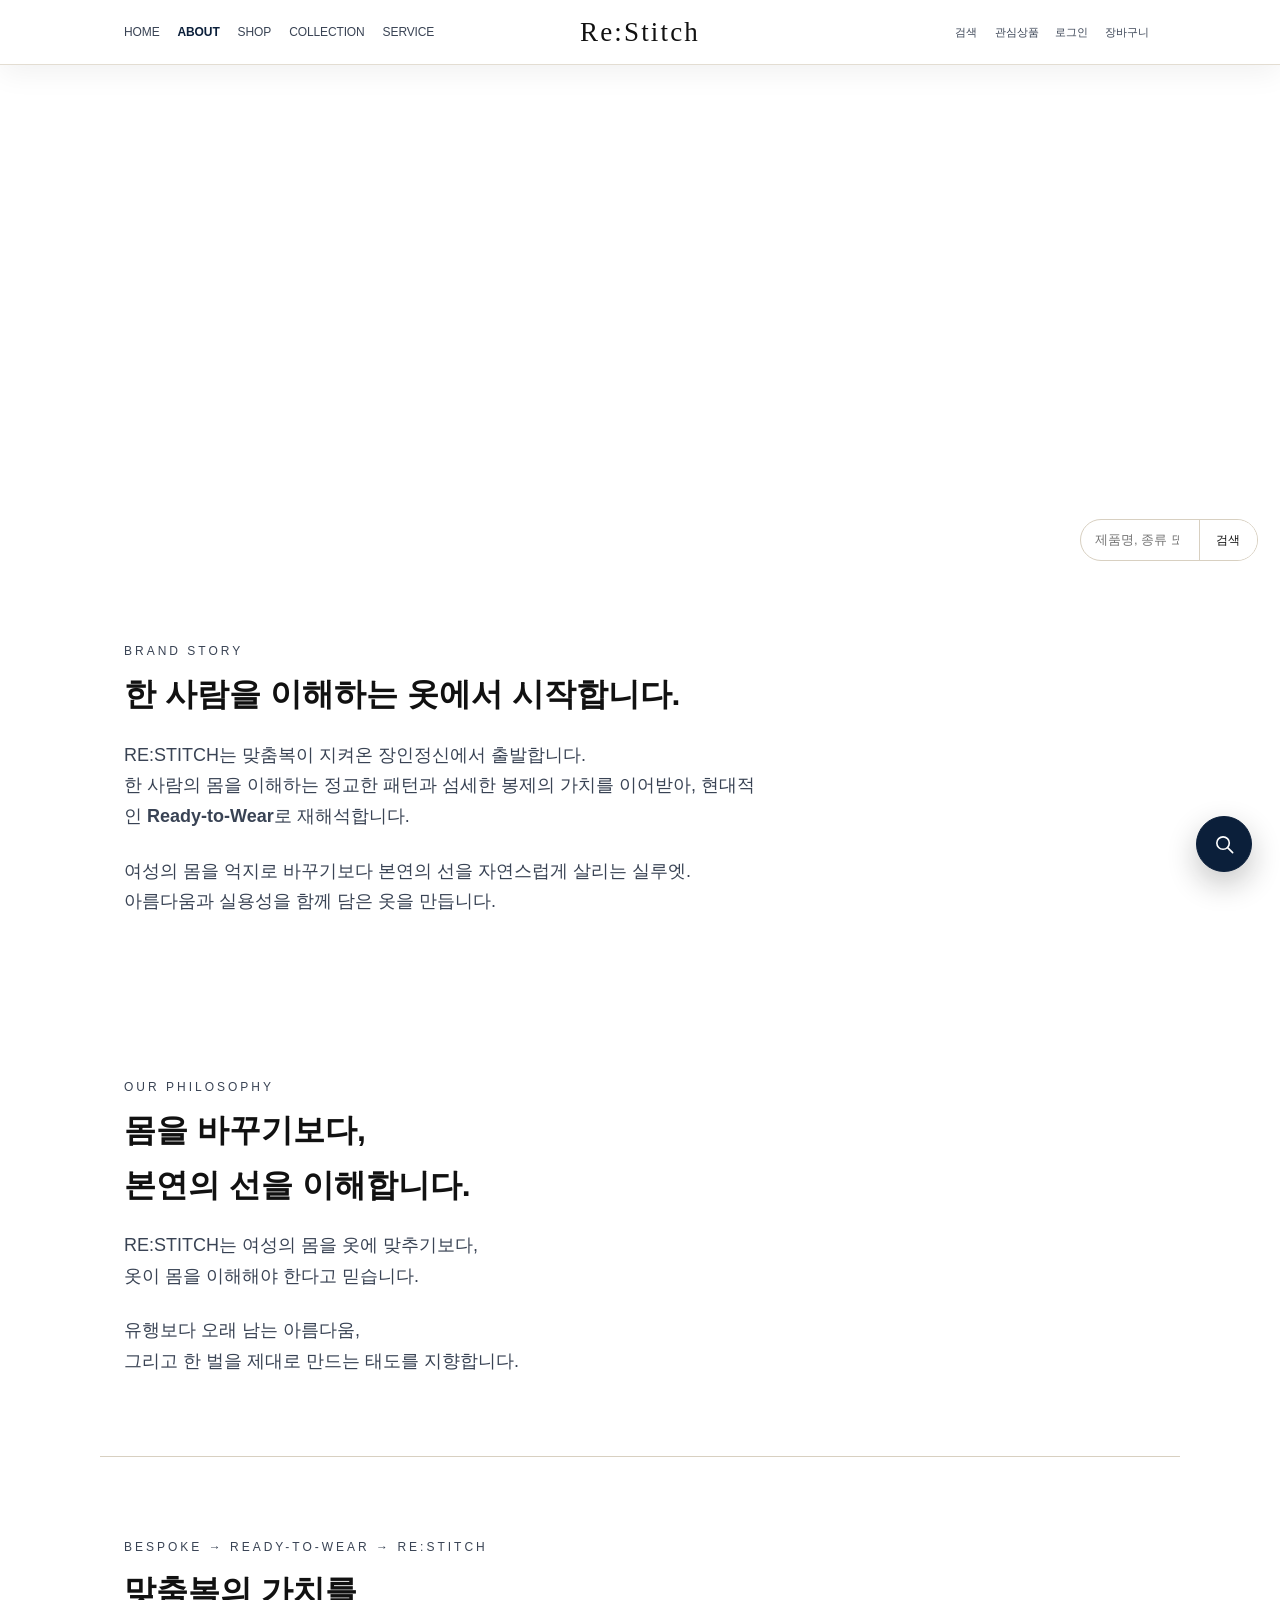
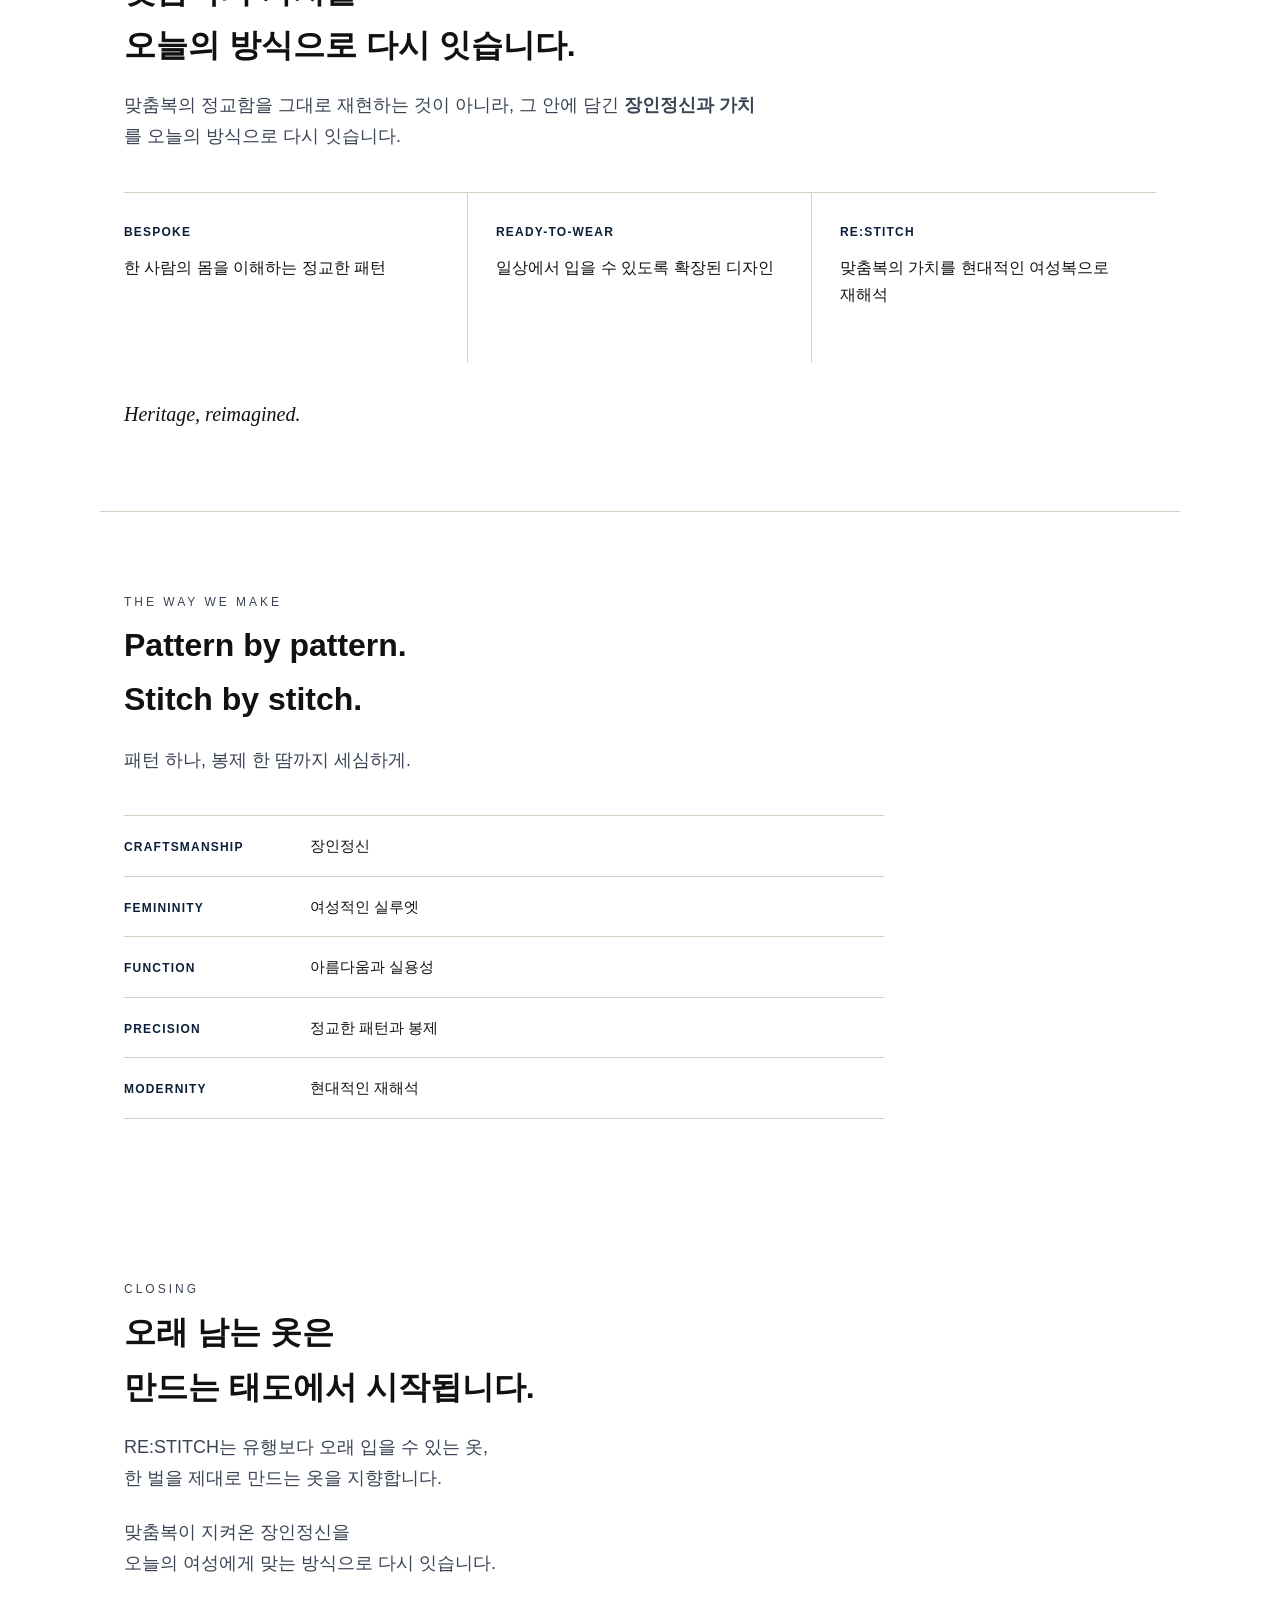
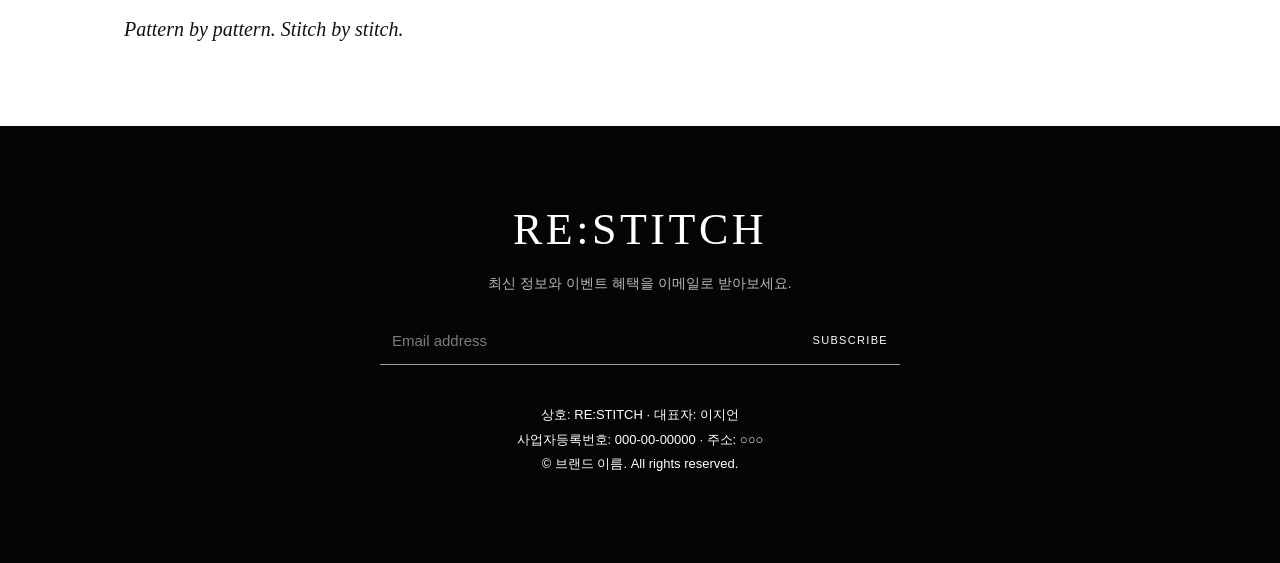
==== about.html @ f50aee4a "[메이] 소개 페이지 메뉴 링크 정리" ====
<!DOCTYPE html>
<html lang="ko">
<head>
  <meta charset="UTF-8" />
  <meta name="viewport" content="width=device-width, initial-scale=1.0" />
  <title>브랜드 소개 — 브랜드 이름</title>
  <meta name="description" content="브랜드 스토리와 철학을 소개합니다." />
  <link rel="stylesheet" href="style.css" />
</head>
<body>

  <header class="nav">
    <a href="index.html" class="nav-showcase" aria-label="RE:STITCH 홈">
      <span class="nav-brand" aria-hidden="true">RE:STITCH</span>
    </a>
    <div class="nav-inner">
      <a href="index.html" class="logo" aria-label="RE:STITCH 홈">Re:Stitch</a>
      <button class="nav-toggle" type="button" aria-label="메뉴 열기" aria-controls="site-menu" aria-expanded="false">☰</button>
      <nav class="nav-menu" id="site-menu">
        <a href="index.html">HOME</a>
        <a href="about.html" class="active">ABOUT</a>
        <a href="products.html">SHOP</a>
        <a href="portfolio.html">COLLECTION</a>
        <a href="contact.html">SERVICE</a>
      </nav>
      <div class="nav-actions" aria-label="빠른 메뉴">
        <button type="button" data-quick-action="search" aria-label="검색" title="검색"><svg aria-hidden="true" viewBox="0 0 24 24"><circle cx="10.5" cy="10.5" r="6.5"/><path d="m15.5 15.5 5 5"/></svg><span>검색</span></button>
        <button type="button" data-quick-action="wishlist" aria-label="관심상품" title="관심상품"><svg aria-hidden="true" viewBox="0 0 24 24"><path d="M20.8 5.8a5.5 5.5 0 0 0-7.8 0L12 6.9l-1.1-1.1a5.5 5.5 0 0 0-7.8 7.8L12 22l8.8-8.4a5.5 5.5 0 0 0 0-7.8Z"/></svg><span>관심상품</span></button>
        <button type="button" data-quick-action="login" aria-label="로그인" title="로그인"><svg aria-hidden="true" viewBox="0 0 24 24"><circle cx="12" cy="8" r="4"/><path d="M4.5 21a7.5 7.5 0 0 1 15 0"/></svg><span>로그인</span></button>
        <button type="button" data-quick-action="cart" aria-label="장바구니" title="장바구니"><svg aria-hidden="true" viewBox="0 0 24 24"><path d="M5 8h14l-1 13H6L5 8Z"/><path d="M9 9V6a3 3 0 0 1 6 0v3"/></svg><span>장바구니</span></button>
      </div>
    </div>
  </header>

  <!-- [작성서 02: 브랜드 스토리] -->
  <section class="page-head brand-banner">
    <p class="eyebrow">BRAND STORY</p>
    <h1 class="about-page-title">한 사람을 이해하는 옷에서 시작합니다.</h1>
    <p class="brand-tagline">RE:STITCH · Heritage, reimagined.</p>
  </section>

  <main>
    <section class="section about-story-section">
      <p class="eyebrow">BRAND STORY</p>
      <h2>한 사람을 이해하는 옷에서 시작합니다.</h2>
      <p class="lead">RE:STITCH는 맞춤복이 지켜온 장인정신에서 출발합니다.<br />한 사람의 몸을 이해하는 정교한 패턴과 섬세한 봉제의 가치를 이어받아, 현대적인 <strong>Ready-to-Wear</strong>로 재해석합니다.</p>
      <p class="lead about-copy-gap">여성의 몸을 억지로 바꾸기보다 본연의 선을 자연스럽게 살리는 실루엣.<br />아름다움과 실용성을 함께 담은 옷을 만듭니다.</p>
    </section>

    <section class="section about-philosophy-section">
      <p class="eyebrow">OUR PHILOSOPHY</p>
      <h2>몸을 바꾸기보다,<br />본연의 선을 이해합니다.</h2>
      <p class="lead">RE:STITCH는 여성의 몸을 옷에 맞추기보다,<br />옷이 몸을 이해해야 한다고 믿습니다.</p>
      <p class="lead about-copy-gap">유행보다 오래 남는 아름다움,<br />그리고 한 벌을 제대로 만드는 태도를 지향합니다.</p>
    </section>

    <section class="section about-lineage-section">
      <p class="eyebrow">BESPOKE → READY-TO-WEAR → RE:STITCH</p>
      <h2>맞춤복의 가치를<br />오늘의 방식으로 다시 잇습니다.</h2>
      <p class="lead">맞춤복의 정교함을 그대로 재현하는 것이 아니라, 그 안에 담긴 <strong>장인정신과 가치</strong>를 오늘의 방식으로 다시 잇습니다.</p>
      <div class="lineage-grid">
        <article><span>BESPOKE</span><p>한 사람의 몸을 이해하는 정교한 패턴</p></article>
        <article><span>READY-TO-WEAR</span><p>일상에서 입을 수 있도록 확장된 디자인</p></article>
        <article><span>RE:STITCH</span><p>맞춤복의 가치를 현대적인 여성복으로 재해석</p></article>
      </div>
      <p class="lineage-signature">Heritage, reimagined.</p>
    </section>

    <section class="section about-making-section">
      <p class="eyebrow">THE WAY WE MAKE</p>
      <h2>Pattern by pattern.<br />Stitch by stitch.</h2>
      <p class="lead">패턴 하나, 봉제 한 땀까지 세심하게.</p>
      <div class="making-list">
        <p><strong>CRAFTSMANSHIP</strong><span>장인정신</span></p>
        <p><strong>FEMININITY</strong><span>여성적인 실루엣</span></p>
        <p><strong>FUNCTION</strong><span>아름다움과 실용성</span></p>
        <p><strong>PRECISION</strong><span>정교한 패턴과 봉제</span></p>
        <p><strong>MODERNITY</strong><span>현대적인 재해석</span></p>
      </div>
    </section>

    <section class="section about-closing-section">
      <p class="eyebrow">CLOSING</p>
      <h2>오래 남는 옷은<br />만드는 태도에서 시작됩니다.</h2>
      <p class="lead">RE:STITCH는 유행보다 오래 입을 수 있는 옷,<br />한 벌을 제대로 만드는 옷을 지향합니다.</p>
      <p class="lead about-copy-gap">맞춤복이 지켜온 장인정신을<br />오늘의 여성에게 맞는 방식으로 다시 잇습니다.</p>
      <p class="closing-signature">Pattern by pattern. Stitch by stitch.</p>
    </section>
  </main>

  <footer class="footer">
    <p class="logo footer-brand">RE:STITCH</p>
    <p class="footer-newsletter-copy">최신 정보와 이벤트 혜택을 이메일로 받아보세요.</p>
    <form class="footer-newsletter" action="mailto:hello@brand.com" method="post" enctype="text/plain">
      <label>
        <span class="visually-hidden">이메일 주소</span>
        <input type="email" name="email" placeholder="Email address" autocomplete="email" required />
      </label>
      <button type="submit">SUBSCRIBE</button>
    </form>
    <p class="biz">
      상호: RE:STITCH · 대표자: 이지언<br />
      사업자등록번호: 000-00-00000 · 주소: ○○○
    </p>
    <p>© 브랜드 이름. All rights reserved.</p>
  </footer>

  <script src="script.js"></script>
</body>
</html>
---- style.css ----
/* ==========================================================
   ★ 브랜드 디자인 토큰 — 여기 값만 바꾸면 사이트 전체 톤이 바뀝니다
   (예: RE:STITCH → --bg:#F7F4EE; --ink:#111; --accent:#0E5A5A;)
   ========================================================== */
:root {
  --bg: #ffffff;        /* 모든 공개 화면의 흰색 기본 배경 */
  --surface: #ffffff;   /* 카드·패널도 흰색 베이스로 통일 */
  --ink: #111111;       /* 기본 글자색 */
  --ink-soft: #394354;  /* 보조 글자색 */
  --accent: #0b1f3a;    /* 딥 네이비 버튼·포인트 */
  --teal: #087f7a;      /* 보조 강조색 */
  --brown: #704936;     /* 따뜻한 제목 포인트 */
  --line: #d8d0c1;      /* 테두리 선 */
  --pure-white: #ffffff;
  --pure-black: #050505;
  --banner-bg: #ffffff; /* 페이지 상단 배너도 흰색 베이스로 통일 */
  --banner-glow: #ffffff;
  --faq-accent: #b52d3f; /* FAQ 선택 항목 밑줄 */

  --font-main: -apple-system, "Apple SD Gothic Neo", "Noto Sans KR", sans-serif;
  --font-display: var(--font-main);  /* 제목용 폰트 (다르게 쓰고 싶으면 변경) */
  --font-script: "Kunstler Script", "Vladimir Script", "French Script MT", "Snell Roundhand", cursive;
  --font-elegant-ko: "Gungsuh", "궁서", "Nanum Myeongjo", "Noto Serif KR", serif;
  --font-editorial: Georgia, "Times New Roman", serif;
  --font-brand: "Bodoni MT", Didot, "Times New Roman", serif;

  --radius: 12px;
  --maxw: 1080px;
}

/* 브랜드 소개 페이지 전용 구성 */
.brand-banner { min-height: 300px; background: var(--ink); color: var(--bg); }
.brand-banner .eyebrow, .brand-banner .brand-tagline { color: color-mix(in srgb, var(--bg) 68%, transparent); }
.brand-banner .about-page-title { max-width: 900px; margin-top: 12px; color: var(--bg); font-size: clamp(34px, 9vw, 78px); line-height: 1.08; letter-spacing: -.06em; }
.brand-banner .brand-tagline { margin-top: 20px; font-family: var(--font-editorial); font-size: 16px; }
.about-copy-gap { margin-top: 24px; }
.about-philosophy-section { background: var(--surface); }
.about-lineage-section { border-block: 1px solid var(--line); }
.lineage-grid, .making-list { margin-top: 40px; border-top: 1px solid var(--line); }
.lineage-grid { display: grid; }
.lineage-grid article { padding: 22px 0 24px; border-bottom: 1px solid var(--line); }
.lineage-grid span, .making-list strong { color: var(--accent); font-size: 12px; font-weight: 700; letter-spacing: .1em; }
.lineage-grid p { margin-top: 10px; font-size: 16px; }
.lineage-signature, .closing-signature { margin-top: 34px; font-family: var(--font-editorial); font-size: 20px; font-style: italic; }
.making-list p { display: flex; flex-wrap: wrap; gap: 10px 16px; align-items: baseline; padding: 17px 0; border-bottom: 1px solid var(--line); }
.making-list strong { min-width: 170px; }
.making-list span { font-size: 15px; }
.about-closing-section { padding-bottom: 100px; }
@media (min-width: 720px) {
  .brand-banner { min-height: 430px; }
  .lineage-grid { grid-template-columns: repeat(3, minmax(0, 1fr)); }
  .lineage-grid article { min-height: 170px; padding: 24px 28px 24px 0; border-right: 1px solid var(--line); border-bottom: 0; }
  .lineage-grid article + article { padding-left: 28px; }
  .lineage-grid article:last-child { border-right: 0; }
  .making-list { max-width: 760px; }
}

/* ===== 기본값 (모바일 우선 — 기본이 휴대폰 화면) ===== */
* { margin: 0; padding: 0; box-sizing: border-box; }
html { scroll-behavior: smooth; -webkit-text-size-adjust: 100%; }
body { font-family: var(--font-main); color: var(--ink); background: var(--bg); line-height: 1.7; }
img { max-width: 100%; display: block; }
a { color: inherit; }

/* 우측 상단 액션의 호버 원형 배경과 테두리 효과 제거 */
.nav-actions a:hover,
.nav-actions a:focus-visible,
.nav-actions button:hover,
.nav-actions button:focus-visible { background: transparent; border-radius: 0; outline: 0; }

/* ===== 상단 메뉴 (모바일: 햄버거) ===== */
.nav { position: sticky; top: 0; z-index: 20; background: color-mix(in srgb, var(--bg) 92%, white); backdrop-filter: blur(8px); border-bottom: 1px solid var(--line); }
.nav-inner { max-width: var(--maxw); min-height: 62px; margin: 0 auto; padding: 10px 12px; display: flex; align-items: center; justify-content: space-between; position: relative; }
.logo { font-family: var(--font-brand); font-weight: 500; letter-spacing: .08em; text-decoration: none; font-size: 19px; }
.nav .logo { position: absolute; left: 56px; font-family: var(--font-script); font-size: 25px; font-weight: 400; line-height: 1; letter-spacing: .01em; white-space: nowrap; }
.nav-toggle { background: none; border: 0; font-size: 26px; line-height: 1; cursor: pointer; color: var(--ink); padding: 4px 8px; }
.nav-menu { display: none; position: absolute; top: 100%; left: 0; right: 0; flex-direction: column; background: var(--bg); border-bottom: 1px solid var(--line); padding: 8px 20px 16px; }
.nav-menu.open { display: flex; }
.nav-menu a { text-decoration: none; color: var(--ink-soft); font-size: 16px; padding: 12px 0; border-top: 1px solid var(--line); }
.nav-menu a.active { color: var(--ink); font-weight: 700; }
.nav-actions { margin-left: auto; display: flex; align-items: center; gap: 2px; }
.nav-actions a,
.nav-actions button { width: auto; min-width: 40px; height: 40px; padding: 0 7px; display: inline-flex; align-items: center; justify-content: center; border: 0; background: transparent; color: var(--ink); text-decoration: none; }
.nav-actions button { color: var(--ink-soft); font: inherit; cursor: pointer; transition: color .18s ease, background-color .18s ease; }
.nav-actions svg { display: none; }
.nav-actions span { display: block; font-size: 11px; font-weight: 400; line-height: 1; letter-spacing: .01em; white-space: nowrap; }
.nav-actions a:hover,
.nav-actions a:focus-visible,
.nav-actions button:hover,
.nav-actions button:focus-visible { background: var(--surface); color: var(--ink); border-radius: 50%; outline: 1px solid var(--line); }
.nav-actions [data-quick-action="wishlist"].has-items svg { fill: currentColor; }

@media (max-width: 600px) {
  .nav-actions { gap: 0; }
  .nav-actions button { min-width: 0; padding: 0 5px; }
  .nav-actions span { font-size: 10px; letter-spacing: -.04em; }
}

.floating-search { position: fixed; right: 18px; bottom: 18px; z-index: 18; display: grid; width: 56px; height: 56px; padding: 0; border: 1px solid var(--accent); border-radius: 50%; background: var(--accent); color: var(--bg); place-items: center; cursor: pointer; box-shadow: 0 12px 30px color-mix(in srgb, var(--ink) 24%, transparent); transition: transform .2s ease, box-shadow .2s ease; }
.floating-search:hover { transform: translateY(-3px); box-shadow: 0 16px 34px color-mix(in srgb, var(--ink) 30%, transparent); }
.floating-search:focus-visible { outline: 3px solid var(--bg); outline-offset: 3px; }
.floating-search svg { width: 23px; height: 23px; fill: none; stroke: currentColor; stroke-width: 1.7; stroke-linecap: round; }
.floating-quick-menu { position: fixed; right: 18px; bottom: 86px; z-index: 18; width: min(calc(100vw - 36px), 270px); display: grid; gap: 7px; padding: 10px; border: 1px solid var(--line); border-radius: 18px; background: var(--bg); box-shadow: 0 18px 46px color-mix(in srgb, var(--ink) 22%, transparent); }
.floating-quick-menu[hidden] { display: none; }
.floating-quick-menu button { min-height: 64px; display: grid; grid-template-columns: 38px minmax(0, 1fr); align-items: center; gap: 10px; padding: 9px 12px; border: 0; border-radius: 12px; background: transparent; color: var(--ink); font: inherit; text-align: left; cursor: pointer; }
.floating-quick-menu button:hover,
.floating-quick-menu button:focus-visible { background: var(--surface); outline: 0; }
.floating-quick-menu svg { width: 22px; height: 22px; fill: none; stroke: currentColor; stroke-width: 1.5; stroke-linecap: round; stroke-linejoin: round; }
.floating-quick-menu span { display: grid; gap: 1px; font-size: 14px; }
.floating-quick-menu small { color: var(--ink-soft); font-size: 9px; letter-spacing: 1.5px; }

/* ===== 오른쪽 상단 빠른 메뉴 팝업 ===== */
.quick-dialog { width: min(calc(100% - 32px), 460px); max-height: calc(100dvh - 32px); margin: auto; padding: 0; border: 0; border-radius: var(--radius); background: var(--bg); color: var(--ink); box-shadow: 0 24px 80px color-mix(in srgb, var(--ink) 28%, transparent); }
.quick-dialog::backdrop { background: color-mix(in srgb, var(--ink) 62%, transparent); backdrop-filter: blur(4px); }
.quick-dialog-card { padding: 24px; }
.quick-dialog-header { display: flex; align-items: flex-start; justify-content: space-between; gap: 20px; }
.quick-dialog-eyebrow { color: var(--ink-soft); font-size: 11px; letter-spacing: 2px; }
.quick-dialog-header h2 { margin-top: 4px; font-family: var(--font-display); font-size: 25px; line-height: 1.25; }
.quick-dialog-close { display: grid; width: 42px; height: 42px; padding: 0; border: 1px solid var(--line); border-radius: 50%; background: transparent; color: var(--ink); font-size: 25px; line-height: 1; place-items: center; cursor: pointer; }
.quick-dialog-content { margin-top: 24px; }
.quick-dialog-panel { padding: 22px; border-radius: var(--radius); background: var(--surface); }
.quick-dialog-message { font-size: 17px; }
.quick-dialog-detail { margin-top: 8px; color: var(--ink-soft); font-size: 14px; }
.quick-dialog-panel .btn { width: 100%; margin-top: 22px; text-align: center; }
.quick-dialog-empty { text-align: center; }
.login-form { display: grid; gap: 10px; }
.login-form label { font-size: 13px; font-weight: 700; }
.login-form input[type="email"],
.login-form input[type="password"] { width: 100%; min-height: 48px; padding: 12px 14px; border: 1px solid var(--line); border-radius: 8px; background: var(--bg); color: var(--ink); font: inherit; }
.login-form input:focus { border-color: var(--accent); outline: 2px solid color-mix(in srgb, var(--accent) 22%, transparent); }
.login-form .login-remember { min-height: 40px; display: flex; align-items: center; gap: 9px; color: var(--ink-soft); font-weight: 400; }
.login-form .btn { width: 100%; margin-top: 6px; }
.login-status { min-height: 24px; color: var(--ink-soft); font-size: 13px; text-align: center; }
.sr-only { position: absolute; width: 1px; height: 1px; padding: 0; overflow: hidden; clip: rect(0, 0, 0, 0); white-space: nowrap; border: 0; }
.quick-wishlist-item { display: grid; gap: 2px; min-height: 58px; padding: 11px 14px; border: 1px solid var(--line); border-radius: 8px; color: var(--ink); text-decoration: none; }
.quick-wishlist-item:hover,
.quick-wishlist-item:focus-visible { border-color: var(--accent); background: var(--surface); outline: 0; }
.quick-wishlist { display: grid; gap: 8px; }

/* 상단 전용 검색 창 */
.quick-dialog[data-view="search"] { width: min(calc(100% - 28px), 620px); border-radius: 2px; background: var(--bg); }
.quick-dialog[data-view="search"] .quick-dialog-card { padding: clamp(26px, 5vw, 44px); }
.quick-dialog[data-view="search"] .quick-dialog-eyebrow { letter-spacing: .28em; }
.quick-dialog[data-view="search"] .quick-dialog-header h2 { margin-top: 8px; font-family: var(--font-elegant-ko); font-size: clamp(27px, 5vw, 36px); font-weight: 400; }
.quick-dialog[data-view="search"] .quick-dialog-close { width: 36px; height: 36px; border-color: transparent; border-radius: 0; font-size: 22px; }
.quick-dialog[data-view="search"] .quick-dialog-close:hover { border-color: var(--line); background: var(--surface); }
.quick-dialog[data-view="search"] .quick-dialog-content { margin-top: 34px; }
.header-search-form { display: grid; gap: 0; }
.header-search-control { display: grid; grid-template-columns: minmax(0, 1fr) auto; border-bottom: 1px solid var(--ink); }
.header-search-control input { min-width: 0; min-height: 56px; padding: 12px 4px; border: 0; background: transparent; color: var(--ink); font: inherit; font-size: 16px; }
.header-search-control input::placeholder { color: color-mix(in srgb, var(--ink-soft) 72%, transparent); }
.header-search-control input:focus { outline: 0; }
.header-search-control button { min-width: 72px; min-height: 56px; padding: 0 16px; border: 0; background: var(--ink); color: var(--bg); font: inherit; font-size: 12px; font-weight: 600; cursor: pointer; }
.header-search-control button:hover, .header-search-control button:focus-visible { background: var(--ink-soft); outline: 0; }
.header-search-hint { margin-top: 12px; color: var(--ink-soft); font-size: 11px; }
.header-search-recommend { margin-top: 34px; padding-top: 22px; border-top: 1px solid var(--line); }
.header-search-recommend > p { color: var(--ink-soft); font-size: 10px; letter-spacing: .15em; }
.header-search-recommend > div { display: flex; flex-wrap: wrap; gap: 8px; margin-top: 14px; }
.header-search-recommend a { padding: 7px 13px; border: 1px solid var(--line); border-radius: 999px; color: var(--ink-soft); font-size: 12px; text-decoration: none; }
.header-search-recommend a:hover, .header-search-recommend a:focus-visible { border-color: var(--ink); color: var(--ink); outline: 0; }
.service-quick-links { display: grid; }
.service-quick-links a { min-height: 52px; display: flex; align-items: center; justify-content: space-between; gap: 16px; padding: 11px 4px; border-bottom: 1px solid var(--line); color: var(--ink); text-decoration: none; font-size: 15px; }
.service-quick-links a:hover,
.service-quick-links a:focus-visible { padding-inline: 10px; background: var(--surface); outline: 0; }
.service-links-divider { height: 18px; margin-top: 18px; border-top: 1px solid var(--ink); }
.service-quick-links .service-faq-link { border-bottom: 0; font-weight: 700; }

/* ===== FAQ ===== */
.faq-page-head { text-align: left; }
.faq-page-head h1 { font-size: clamp(42px, 11vw, 76px); letter-spacing: .06em; }
.faq-page-head p:last-child { max-width: 560px; margin-inline: auto; text-align: center; }
.faq-content { max-width: 920px; }
.faq-layout { display: grid; grid-template-columns: 1fr; gap: 42px; }
.faq-sidebar-title { margin-bottom: 22px; font-size: 28px; line-height: 1; }
.faq-sidebar nav { display: grid; gap: 0; }
.faq-sidebar a { width: fit-content; padding: 10px 0; color: var(--ink-soft); font-size: 15px; text-decoration: none; }
.faq-sidebar a:hover, .faq-sidebar a:focus-visible { color: var(--ink); }
.faq-sidebar a.is-active { color: var(--ink); font-weight: 800; border-bottom: 5px solid var(--faq-accent); }
.faq-main h2 { margin-bottom: 28px; font-size: clamp(24px, 3.8vw, 32px); font-weight: 700; }
.faq-list { display: grid; gap: 18px; margin-top: 30px; }
.faq-list details { border: 0; }
.faq-list summary { display: block; width: fit-content; min-height: 0; padding: 7px 0; color: var(--ink); font-size: clamp(16px, 2.7vw, 21px); font-weight: 500; letter-spacing: .015em; line-height: 1.5; cursor: pointer; list-style: none; }
.faq-list summary::-webkit-details-marker { display: none; }
.faq-list summary::after { display: none; }
.faq-list details[open] summary { border-bottom: 5px solid var(--faq-accent); font-weight: 700; }
.faq-list details p { max-width: 720px; margin-top: 8px; padding: 14px 18px; border-left: 2px solid var(--line); color: var(--ink-soft); font-size: 14px; }
.faq-contact-note { display: flex; flex-wrap: wrap; align-items: center; justify-content: space-between; gap: 18px; margin-top: 44px; padding: 24px; background: var(--surface); }
.faq-contact-note .btn { white-space: nowrap; }

/* ===== 착용 스냅 리뷰 ===== */
.review-page { max-width: 1220px; margin: 0 auto; padding: 48px 22px 90px; }
.review-page-head { padding-bottom: 34px; border-bottom: 1px solid var(--line); }
.review-page-head.brand-banner { padding: 44px 28px 34px; background: linear-gradient(135deg, var(--banner-glow), var(--banner-bg)); }
.review-page-head h1 { margin-top: 6px; font-size: clamp(32px, 7vw, 56px); }
.review-page-head > p:last-child { margin-top: 8px; color: var(--ink-soft); }
.review-layout { display: grid; gap: 42px; margin-top: 42px; }
.review-snap-gallery { display: grid; grid-template-columns: repeat(3, 1fr); gap: 10px; }
.review-snap-placeholder { aspect-ratio: 3 / 4; display: grid; place-content: center; background: linear-gradient(145deg, var(--banner-glow), var(--banner-bg)); color: var(--ink); text-align: center; font-family: var(--font-editorial); font-size: 13px; letter-spacing: 2px; }
.review-snap-placeholder span { margin-top: 6px; color: var(--ink-soft); font-size: 9px; }
.review-form { display: grid; gap: 20px; }
.review-product-label { padding-bottom: 16px; border-bottom: 1px solid var(--line); color: var(--ink-soft); font-size: 13px; }
.review-product-label strong { display: block; margin-top: 4px; color: var(--ink); font-size: 18px; }
.review-form label { display: grid; gap: 8px; color: var(--ink-soft); font-size: 13px; }
.review-form input[type="file"], .review-form input[type="number"], .review-form select, .review-form textarea { width: 100%; min-height: 48px; padding: 11px 13px; border: 1px solid var(--line); background: var(--bg); color: var(--ink); font: inherit; }
.review-form textarea { resize: vertical; }
.review-fields { display: grid; grid-template-columns: 1fr; gap: 16px; }
.review-file-help { color: var(--ink-soft); font-size: 12px; }
.review-check { display: flex !important; align-items: center; gap: 9px; }
.review-check input { width: 18px; height: 18px; accent-color: var(--accent); }
.review-submit { width: fit-content; min-width: 180px; }
.review-status { min-height: 24px; color: var(--ink-soft); font-size: 13px; }

/* ===== 이메일 문의 페이지 ===== */
.email-inquiry-page { width: min(100%, 1120px); margin: 0 auto; padding: 54px 22px 80px; }
.email-inquiry-page-head { padding-bottom: 34px; border-bottom: 1px solid var(--line); }
.email-inquiry-page-head .eyebrow { color: var(--ink-soft); font-size: 11px; letter-spacing: 2px; }
.email-inquiry-page-head h1 { margin-top: 6px; font-family: var(--font-display); font-size: clamp(32px, 8vw, 52px); }
.email-inquiry-page-head > p:last-child { max-width: 720px; margin-top: 10px; color: var(--ink-soft); }
.email-inquiry-form fieldset { margin-top: 44px; padding: 0; border: 0; }
.email-inquiry-form legend { width: 100%; margin-bottom: 24px; padding-bottom: 12px; border-bottom: 1px solid var(--line); font-size: 22px; font-weight: 800; }
.email-inquiry-form label { display: grid; gap: 9px; color: var(--ink-soft); font-size: 14px; }
.email-inquiry-form input[type="email"],
.email-inquiry-form input[type="text"],
.email-inquiry-form select,
.email-inquiry-form textarea { width: 100%; min-height: 54px; padding: 14px 16px; border: 1px solid var(--line); border-radius: 0; background: var(--bg); color: var(--ink); font: inherit; }
.email-inquiry-form textarea { min-height: 210px; resize: vertical; }
.email-inquiry-form input:focus,
.email-inquiry-form select:focus,
.email-inquiry-form textarea:focus { border-color: var(--accent); outline: 2px solid color-mix(in srgb, var(--accent) 12%, transparent); }
.email-inquiry-columns { display: grid; grid-template-columns: 1fr; gap: 20px; margin-top: 22px; }
.email-file-label { width: fit-content; margin-top: 22px; color: var(--ink); font-size: 17px; font-weight: 700; cursor: pointer; }
.email-file-label input { max-width: 100%; color: var(--ink-soft); font: inherit; font-size: 13px; }
.email-inquiry-agreements { display: grid; gap: 14px; margin-top: 44px; }
.email-inquiry-agreements label { min-height: 44px; display: flex; align-items: center; gap: 12px; color: var(--ink); font-size: 15px; cursor: pointer; }
.email-inquiry-agreements input { width: 22px; height: 22px; accent-color: var(--accent); }
.email-inquiry-submit { min-width: 160px; min-height: 56px; margin-top: 36px; padding: 14px 28px; border: 0; background: var(--accent); color: var(--bg); font: inherit; font-weight: 700; cursor: pointer; }
.email-inquiry-status { min-height: 26px; margin-top: 14px; color: var(--ink-soft); font-size: 14px; }

/* ===== 히어로 (홈 첫 화면) ===== */
.hero { min-height: 72vh; background: var(--surface); display: flex; flex-direction: column; align-items: center; justify-content: center; text-align: center; padding: 48px 22px; gap: 16px; }
.hero.brand-banner,
.page-head.brand-banner { background: linear-gradient(135deg, var(--banner-glow), var(--banner-bg)); }
.hero .eyebrow { font-size: 12px; letter-spacing: 3px; color: var(--ink-soft); text-transform: uppercase; }
.hero h1 { font-family: var(--font-display); font-size: clamp(28px, 8vw, 58px); letter-spacing: 1px; }
.brand-heading { display: flex; flex-wrap: wrap; align-items: baseline; justify-content: center; column-gap: .14em; }
.brand-heading .brand-script { font-family: var(--font-script); font-size: 1.45em; font-weight: 400; line-height: .85; letter-spacing: .01em; }
.brand-heading .brand-korean { font-family: var(--font-elegant-ko); font-size: .68em; font-weight: 400; line-height: 1.45; letter-spacing: .035em; }
.hero p { color: var(--ink-soft); max-width: 560px; }

/* ===== 상단 브랜드 비주얼과 호버 메뉴 ===== */
.nav { position: relative; z-index: 20; background: var(--bg); }
.nav-showcase { position: relative; display: block; height: clamp(240px, 42vw, 520px); overflow: hidden; background: var(--bg); text-decoration: none; }
.nav-showcase::before { position: absolute; inset: 0 auto 0 50%; width: min(100%, clamp(240px, 42vw, 520px)); background: url("images/restitch-hero.jpg") center / cover no-repeat; content: ""; transform: translateX(-50%); -webkit-mask-image: linear-gradient(90deg, transparent 0%, #000 24%, #000 76%, transparent 100%); mask-image: linear-gradient(90deg, transparent 0%, #000 24%, #000 76%, transparent 100%); }
.nav-brand { position: absolute; z-index: 2; top: clamp(20px, 3vw, 38px); left: 50%; color: var(--pure-white); font-family: var(--font-brand); font-size: clamp(23px, 3.4vw, 40px); font-weight: 500; letter-spacing: .08em; line-height: 1; text-shadow: 0 2px 18px rgba(0,0,0,.72); transform: translateX(-50%); white-space: nowrap; }
.nav-inner { position: absolute; inset: 0; display: flex; align-items: flex-start; justify-content: flex-end; pointer-events: none; }
.logo { font-family: var(--font-brand); font-weight: 500; letter-spacing: .08em; text-decoration: none; font-size: 19px; }
.nav-toggle { position: relative; z-index: 5; min-width: 48px; min-height: 48px; margin: 14px auto 0 14px; padding: 0 8px 7px; background: rgba(5,5,5,.66); border: 0; color: var(--pure-white); font-family: Arial, sans-serif; font-size: 32px; font-weight: 300; line-height: 1; cursor: pointer; pointer-events: auto; backdrop-filter: blur(8px); }
.nav-menu { position: absolute; z-index: 4; top: 0; left: 0; display: flex; overflow-y: auto; width: min(82vw, 320px); height: min(100dvh, 390px); min-height: 100%; flex-direction: column; justify-content: flex-start; padding: 74px 28px 24px; background: rgba(5,5,5,.84); border-right: 1px solid rgba(255,255,255,.2); opacity: 0; visibility: hidden; transform: translateX(-100%); transition: opacity .25s ease, transform .3s ease, visibility .3s; pointer-events: none; backdrop-filter: blur(14px); }
.nav-menu.open,
.nav-toggle:hover + .nav-menu,
.nav-toggle:focus-visible + .nav-menu,
.nav-menu:hover,
.nav-menu:focus-within { opacity: 1; visibility: visible; transform: translateX(0); pointer-events: auto; }
.nav-menu a { text-decoration: none; color: rgba(255,255,255,.78); font-size: 16px; padding: 11px 0; border-top: 1px solid rgba(255,255,255,.18); }
.nav-menu a.active, .nav-menu a:hover { color: var(--pure-white); }

/* ===== 홈 제품 이미지 갤러리 ===== */
.hero { overflow: hidden; background: var(--bg); }
.home-scroll-image img { width: 100%; height: 100%; object-fit: cover; transition: transform .45s ease; }
.home-scroll-image:hover img { transform: scale(1.025); }
.home-gallery { overflow: hidden; background: var(--pure-white); padding: clamp(84px, 11.5vw, 150px) 0 0; }
.home-gallery-intro { position: relative; isolation: isolate; display: grid; width: min(calc(100% - 44px), var(--maxw)); min-height: clamp(280px, 32vw, 420px); margin: 0 auto clamp(80px, 10vw, 128px); padding: clamp(58px, 8vw, 104px) 20px; align-items: center; justify-items: center; gap: 24px; overflow: hidden; border: clamp(10px, 1.8vw, 18px) solid var(--pure-white); background: url("images/heritage-reimagined.jpg") center / cover no-repeat; color: color-mix(in srgb, var(--pure-white) 84%, transparent); text-align: center; }
.home-gallery-intro::before { position: absolute; inset: 0; z-index: 0; background: color-mix(in srgb, var(--pure-black) 25%, transparent); content: ""; }
.home-gallery-intro strong,
.home-gallery-intro p,
.home-gallery-rule { position: relative; z-index: 1; }
.home-gallery-intro strong { font-family: var(--font-brand); font-size: clamp(18px, 3.2vw, 32px); font-weight: 600; letter-spacing: .06em; color: color-mix(in srgb, var(--pure-white) 86%, transparent); white-space: nowrap; }
.home-gallery-intro p { max-width: 720px; font-family: var(--font-brand); font-size: clamp(17px, 2.4vw, 25px); line-height: 1.35; color: color-mix(in srgb, var(--pure-white) 80%, transparent); }
.home-gallery-rule { width: min(80vw, 740px); height: 3px; background: radial-gradient(circle, color-mix(in srgb, var(--pure-white) 72%, transparent) 1px, transparent 1.3px) 0 50% / 9px 3px repeat-x; }
.home-best-title { width: min(calc(100% - 44px), var(--maxw)); margin: 0 auto clamp(42px, 8vw, 84px); color: var(--brown); font-family: var(--font-brand); font-size: clamp(38px, 7vw, 76px); font-weight: 600; letter-spacing: .04em; line-height: 1; text-align: center; }
.home-product-scroll { display: grid; width: 100%; gap: clamp(68px, 18vw, 110px); padding: 0 16px; }
.home-scroll-image { position: relative; display: grid; width: min(62vw, 364px); max-width: 100%; color: var(--ink); text-decoration: none; justify-self: start; }
.home-scroll-image:nth-child(even) { justify-self: end; }
.home-scroll-image { opacity: 0; transform: translateY(30px); transition: opacity .7s ease, transform .7s ease; transition-delay: calc(var(--home-index, 0) * 90ms); }
.home-scroll-image.is-visible { opacity: 1; transform: translateY(0); }
.home-scroll-photo { position: relative; display: block; aspect-ratio: 3 / 4; overflow: hidden; }
.home-scroll-photo img { width: 100%; height: 100%; object-fit: cover; -webkit-user-drag: none; }
.home-scroll-photo::after { position: absolute; right: 0; bottom: 0; left: 0; z-index: 1; height: 42%; background: linear-gradient(to top, color-mix(in srgb, var(--pure-black) 42%, transparent), transparent); content: ""; pointer-events: none; transition: opacity .35s ease; }
.home-scroll-image:hover .home-scroll-photo::after,
.home-scroll-image:focus-visible .home-scroll-photo::after { opacity: 0; }
.home-card-info { padding: 18px 2px 0; background: transparent; color: var(--pure-black); opacity: 1; transform: none; transition: opacity .28s ease, transform .28s ease; }
.home-scroll-image:focus-visible { outline: 3px solid var(--teal); outline-offset: 5px; }
.home-card-label { color: var(--teal); font-size: 11px; letter-spacing: .14em; }
.home-card-info h3 { margin-top: 4px; font-size: clamp(17px, 2vw, 22px); line-height: 1.35; }
.home-next-plan { position: relative; width: 100%; margin: clamp(130px, 17vw, 220px) auto 0; padding: clamp(58px, 8vw, 110px) 0 clamp(96px, 12vw, 170px); overflow: hidden; background-color: var(--pure-white); }
.home-next-plan::before { position: absolute; inset: 0; opacity: .52; background-image: repeating-linear-gradient(135deg, transparent 0 54px, color-mix(in srgb, var(--accent) 10%, transparent) 54px 55px, transparent 55px 108px), repeating-linear-gradient(45deg, transparent 0 54px, color-mix(in srgb, var(--accent) 6.5%, transparent) 54px 55px, transparent 55px 108px), radial-gradient(circle, color-mix(in srgb, var(--teal) 15%, transparent) 1px, transparent 1.5px); background-position: 0 0, 0 0, 0 0; background-size: auto, auto, 14px 14px; -webkit-mask-image: linear-gradient(to bottom, transparent 0%, color-mix(in srgb, var(--pure-black) 20%, transparent) 10%, #000 30%, #000 100%); mask-image: linear-gradient(to bottom, transparent 0%, color-mix(in srgb, var(--pure-black) 20%, transparent) 10%, #000 30%, #000 100%); content: ""; pointer-events: none; }
.home-next-plan-scroll { position: relative; z-index: 1; display: flex; width: min(100%, 1320px); margin: 0 auto; align-items: center; gap: clamp(24px, 5vw, 74px); overflow-x: auto; padding: 0 22px 12px; cursor: grab; scrollbar-width: none; -ms-overflow-style: none; touch-action: pan-x pan-y; }
.home-next-plan-scroll::-webkit-scrollbar { display: none; }
.home-next-plan-scroll.is-dragging { cursor: grabbing; scroll-behavior: auto; }
.home-next-plan-scroll > h2 { flex: 0 0 clamp(150px, 18vw, 230px); color: var(--pure-black); font-family: var(--font-brand); font-size: clamp(36px, 6vw, 64px); font-weight: 600; letter-spacing: .05em; line-height: 1; }
.home-next-plan-grid { display: flex; flex: 0 0 auto; gap: clamp(16px, 2.2vw, 30px); align-items: center; }
.home-next-plan-card { display: block; flex: 0 0 clamp(164px, 23vw, 270px); color: var(--pure-white); text-decoration: none; }
.home-next-plan-frame { position: relative; aspect-ratio: 3 / 4; overflow: hidden; border: 0; border-radius: 0; clip-path: none; }
.home-next-plan-frame::after { position: absolute; inset: 0; z-index: 1; background: linear-gradient(to top, color-mix(in srgb, var(--pure-black) 70%, transparent), transparent 58%); content: ""; transition: opacity .35s ease; pointer-events: none; }
.home-next-plan-card:hover .home-next-plan-frame::after,
.home-next-plan-card:focus-visible .home-next-plan-frame::after { opacity: 0; }
.home-next-plan-frame img { width: 100%; height: 100%; object-fit: cover; -webkit-user-drag: none; }
.home-next-plan-frame figcaption { position: absolute; right: 20px; bottom: 24px; left: 20px; z-index: 2; display: grid; gap: 7px; text-align: center; text-shadow: 0 2px 14px color-mix(in srgb, var(--pure-black) 72%, transparent); }
.home-next-plan-frame figcaption strong { font-size: 15px; font-weight: 700; }
.home-next-plan-frame figcaption span { justify-self: center; border-bottom: 1px solid currentColor; font-size: 12px; }
.home-next-plan-controls { position: relative; z-index: 1; display: flex; width: min(100%, 1320px); margin: 20px auto 0; padding: 0 22px; align-items: center; justify-content: flex-end; gap: 16px; color: var(--ink-soft); font-size: 12px; }
.home-next-plan-controls button { width: 44px; height: 44px; padding: 0; border: 0; background: transparent; color: var(--ink); font-size: 25px; line-height: 1; cursor: pointer; }
.home-next-plan-controls button:hover { color: var(--teal); }
.btn { display: inline-block; border: 0; background: var(--accent); color: var(--bg); padding: 14px 32px; border-radius: 999px; font: inherit; font-size: 15px; letter-spacing: 1px; text-decoration: none; cursor: pointer; }
.btn.ghost { background: transparent; color: var(--ink); border: 1px solid var(--ink); }

/* ===== 공통 섹션 ===== */
.section { max-width: var(--maxw); margin: 0 auto; padding: 56px 22px; }
.section .eyebrow { font-size: 12px; letter-spacing: 3px; color: var(--ink-soft); text-transform: uppercase; margin-bottom: 6px; }
.section h2 { font-family: var(--font-display); font-size: clamp(22px, 6vw, 32px); margin-bottom: 18px; }
.section h3 { font-size: clamp(16px, 4.5vw, 20px); margin: 20px 0 8px; }
.lead { font-size: clamp(15px, 4vw, 18px); color: var(--ink-soft); max-width: 640px; }

/* ===== 페이지 머리(서브페이지 상단) ===== */
.page-head { background: var(--surface); text-align: center; padding: 64px 22px 48px; }
.product-brand-banner { background: linear-gradient(135deg, var(--banner-glow), var(--banner-bg)); }
.page-head h1 { font-family: var(--font-display); font-size: clamp(26px, 7vw, 44px); }
.page-head .product-brand-title { font-family: var(--font-script); font-size: clamp(40px, 13vw, 88px); font-weight: 400; line-height: .9; letter-spacing: .01em; }
.page-head p { color: var(--ink-soft); margin-top: 8px; }
.hero .brand-tagline,
.page-head .brand-tagline { font-family: var(--font-editorial); font-size: clamp(17px, 4vw, 22px); font-weight: 600; line-height: 1.4; letter-spacing: .055em; }
.product-category-links { width: min(100%, 680px); margin: 24px auto 0; display: grid; grid-template-columns: repeat(2, minmax(0, 1fr)); gap: 8px; }
.product-category-links a { min-height: 44px; display: flex; align-items: center; justify-content: center; padding: 9px 12px; border: 1px solid var(--line); border-radius: 999px; background: var(--bg); color: var(--ink-soft); text-decoration: none; font-size: 14px; transition: border-color .2s ease, color .2s ease, background .2s ease; }
.product-category-links a:hover,
.product-category-links a:focus-visible,
.product-category-links a[aria-current="page"] { border-color: var(--accent); background: var(--accent); color: var(--bg); }

/* ===== 제품(룩) 카드 ===== */
.grid { display: grid; grid-template-columns: repeat(2, 1fr); gap: 14px; }
.card { text-decoration: none; }
.product-card-wrap { position: relative; min-width: 0; }
.card-img { aspect-ratio: 3/4; background: var(--surface); border-radius: var(--radius); margin-bottom: 10px; overflow: hidden; }
.card-img img { width: 100%; height: 100%; object-fit: cover; }
.card .k { font-size: 11px; letter-spacing: 2px; color: var(--ink-soft); text-transform: uppercase; }
.card h3 { font-size: 15px; margin: 2px 0 4px; }
.card p { font-size: 13px; color: var(--ink-soft); }
.card .price { margin-top: 5px; color: var(--ink); font-weight: 700; }
.card-wishlist { position: absolute; top: 10px; right: 10px; z-index: 2; display: grid; width: 44px; height: 44px; padding: 0; border: 1px solid var(--line); border-radius: 50%; background: var(--bg); color: var(--ink); font-size: 21px; line-height: 1; place-items: center; cursor: pointer; box-shadow: 0 4px 14px color-mix(in srgb, var(--ink) 10%, transparent); }
.card-wishlist[aria-pressed="true"] { border-color: var(--accent); background: var(--accent); color: var(--bg); }

/* 제품이 많아져도 한눈에 볼 수 있는 사진 중심 갤러리 */
.catalog-search-band { width: min(100%, 1320px); margin: 0 auto; padding: 24px 22px 0; display: flex; justify-content: flex-end; background: var(--bg); }
.catalog-page-search { width: min(100%, 178px); min-height: 42px; margin-left: auto; display: grid; grid-template-columns: minmax(0, 1fr) auto; overflow: hidden; border: 1px solid var(--line); border-radius: 999px; background: var(--bg); transition: width .28s ease, box-shadow .2s ease, border-color .2s ease; }
.catalog-page-search input { min-width: 0; padding: 8px 7px 8px 14px; border: 0; background: transparent; color: var(--ink); font: inherit; font-size: 13px; }
.catalog-page-search input:focus { outline: 0; }
.catalog-page-search button { min-width: 58px; padding: 0 11px; border: 0; border-left: 1px solid var(--line); background: var(--banner-glow); color: var(--ink); font: inherit; font-size: 12px; letter-spacing: .6px; cursor: pointer; }
.catalog-page-search:focus-within { width: min(100%, 320px); border-color: var(--accent); box-shadow: 0 0 0 2px color-mix(in srgb, var(--accent) 12%, transparent); }
.catalog-search-band + .product-showcase { padding-top: 40px; }
.product-showcase { max-width: 1320px; }
.product-showcase-head { display: flex; flex-wrap: wrap; align-items: flex-end; justify-content: space-between; gap: 12px 16px; margin-bottom: 20px; padding-bottom: 12px; border-bottom: 1px solid var(--line); }
.product-showcase-head .eyebrow { margin-bottom: 0; }
.product-count { flex: 0 0 auto; color: var(--ink-soft); font-size: 13px; }
.catalog-toolbar { position: relative; z-index: 5; display: grid; grid-template-columns: repeat(2, minmax(0, 1fr)); gap: 8px; margin-bottom: 24px; }
.catalog-control { display: flex; min-height: 48px; align-items: center; justify-content: space-between; gap: 12px; padding: 11px 15px; border: 1px solid var(--line); border-radius: var(--radius); background: var(--bg); color: var(--ink); font: inherit; font-size: 14px; cursor: pointer; }
.catalog-control[aria-expanded="true"] { border-color: var(--ink); }
.catalog-control span { font-size: 20px; line-height: 1; }
.catalog-menu { position: absolute; top: calc(100% + 8px); width: min(calc(100vw - 44px), 350px); padding: 20px; border: 1px solid var(--line); border-radius: var(--radius); background: var(--bg); box-shadow: 0 18px 50px color-mix(in srgb, var(--ink) 16%, transparent); }
.catalog-menu[hidden] { display: none; }
.filter-menu { left: 0; }
.sort-menu { right: 0; }
.filter-menu fieldset { border: 0; }
.filter-menu fieldset + fieldset { margin-top: 22px; padding-top: 20px; border-top: 1px solid var(--line); }
.filter-menu legend { margin-bottom: 12px; font-weight: 800; }
.filter-menu label { display: flex; min-height: 40px; align-items: center; gap: 10px; font-size: 14px; cursor: pointer; }
.filter-menu input[type="radio"] { width: 18px; height: 18px; accent-color: var(--accent); }
.price-filter label { min-height: auto; margin: 14px 0 2px; color: var(--ink-soft); font-size: 12px; }
.price-filter input[type="range"] { width: 100%; min-height: 28px; accent-color: var(--accent); cursor: pointer; }
.price-values { display: flex; align-items: center; justify-content: space-between; gap: 8px; padding: 10px 12px; border-radius: 8px; background: var(--surface); font-size: 13px; font-variant-numeric: tabular-nums; }
.filter-actions { display: grid; grid-template-columns: 1fr 1.5fr; gap: 8px; margin-top: 24px; }
.catalog-reset,
.catalog-apply { min-height: 46px; border: 1px solid var(--ink); border-radius: 999px; font: inherit; font-size: 14px; cursor: pointer; }
.catalog-reset { background: transparent; color: var(--ink); }
.catalog-apply { background: var(--accent); color: var(--bg); }
.sort-menu { padding: 8px; }
.sort-menu button { display: flex; width: 100%; min-height: 46px; align-items: center; padding: 10px 14px; border: 0; border-radius: 8px; background: transparent; color: var(--ink); font: inherit; font-size: 14px; text-align: left; cursor: pointer; }
.sort-menu button:hover,
.sort-menu button[aria-checked="true"] { background: var(--surface); font-weight: 800; }
.catalog-control:focus-visible,
.catalog-menu button:focus-visible,
.catalog-menu input:focus-visible { outline: 3px solid var(--accent); outline-offset: 2px; }
.product-grid { grid-template-columns: repeat(2, minmax(0, 1fr)); gap: 24px 10px; }
.product-grid .card { display: block; min-width: 0; border-radius: var(--radius); }
.product-grid .card-img { position: relative; aspect-ratio: 4/5; margin-bottom: 12px; transition: transform .25s ease, box-shadow .25s ease; }
.product-grid .card-img::after { position: absolute; inset: 0; border: 1px solid color-mix(in srgb, var(--ink) 10%, transparent); border-radius: inherit; content: ""; pointer-events: none; }
.product-grid .card-img img { transition: transform .35s ease; }
.product-grid .card h3 { overflow: hidden; margin-top: 3px; font-size: clamp(14px, 3.8vw, 17px); line-height: 1.45; text-overflow: ellipsis; white-space: nowrap; }
.product-grid .card > p:not(.k):not(.price) { display: -webkit-box; overflow: hidden; line-height: 1.55; -webkit-box-orient: vertical; -webkit-line-clamp: 2; }
.product-grid .card:focus-visible { outline: 3px solid var(--accent); outline-offset: 5px; }
.product-empty { grid-column: 1 / -1; padding: 72px 20px; border-radius: var(--radius); background: var(--surface); color: var(--ink-soft); text-align: center; }

.tags { margin-top: 10px; display: flex; flex-wrap: wrap; gap: 6px; }
.tags span { font-size: 11.5px; border: 1px solid var(--line); border-radius: 999px; padding: 4px 10px; color: var(--ink-soft); }

/* ===== 제품 상세페이지 =====
   브랜드 담당자가 편집기에서 만든 상세 내용은 아래 공통 클래스에 맞춰 표시됩니다.
   학생은 이 영역의 CSS를 바꿔 브랜드에 맞는 제품 상세 UI를 디자인하세요. */
.product-hero { display: grid; grid-template-columns: 1fr; gap: 28px; }
.product-hero-gallery { min-width: 0; }
.product-hero-carousel { position: relative; min-width: 0; }
.product-carousel-viewport { overflow: hidden; border-radius: var(--radius); touch-action: pan-y; }
.product-carousel-track { display: flex; transition: transform .42s cubic-bezier(.22, .7, .25, 1); will-change: transform; }
.product-hero-image { flex: 0 0 100%; min-width: 100%; min-height: 320px; aspect-ratio: 4/5; margin: 0; background: var(--surface); overflow: hidden; }
.product-hero-image img { width: 100%; height: 100%; object-fit: cover; }
.product-image-placeholder { aspect-ratio: 3/4; }
.product-carousel-button { position: absolute; top: 50%; z-index: 2; display: grid; width: 44px; height: 44px; padding: 0; border: 1px solid rgba(255,255,255,.55); border-radius: 50%; background: rgba(20,20,20,.72); color: #fff; font-size: 20px; line-height: 1; place-items: center; transform: translateY(-50%); cursor: pointer; backdrop-filter: blur(8px); }
.product-carousel-button:hover { background: rgba(20,20,20,.92); }
.product-carousel-button:focus-visible,
.product-carousel-dot:focus-visible { outline: 3px solid var(--accent); outline-offset: 3px; }
.product-carousel-button.previous { left: 12px; }
.product-carousel-button.next { right: 12px; }
.product-carousel-footer { display: flex; align-items: center; justify-content: space-between; gap: 16px; min-height: 34px; padding-top: 10px; }
.product-carousel-count { flex: 0 0 auto; margin: 0; color: var(--ink-soft); font-size: 12px; font-variant-numeric: tabular-nums; }
.product-carousel-dots { display: flex; overflow-x: auto; align-items: center; justify-content: flex-end; gap: 8px; max-width: 75%; padding: 5px 2px; scrollbar-width: none; }
.product-carousel-dots::-webkit-scrollbar { display: none; }
.product-carousel-dot { flex: 0 0 auto; width: 8px; height: 8px; padding: 0; border: 0; border-radius: 50%; background: var(--line); cursor: pointer; transition: width .2s ease, background .2s ease; }
.product-carousel-dot[aria-current="true"] { width: 24px; border-radius: 999px; background: var(--ink); }
.product-info .k { font-size: 11px; letter-spacing: 2px; color: var(--ink-soft); text-transform: uppercase; }
.product-info h1 { font-family: var(--font-display); font-size: clamp(28px, 8vw, 48px); line-height: 1.2; margin: 8px 0 14px; }
.product-summary { color: var(--ink-soft); font-size: 16px; }
.product-price { font-size: 20px; font-weight: 800; margin-top: 18px; }
.product-buy { margin-top: 24px; text-align: center; }
.product-wishlist { width: 100%; min-height: 48px; margin-top: 12px; border: 1px solid var(--line); border-radius: 999px; background: transparent; color: var(--ink); font: inherit; cursor: pointer; }
.product-wishlist[aria-pressed="true"] { border-color: var(--accent); background: var(--surface); }
.product-wishlist span { margin-right: 6px; font-size: 18px; }
.purchase-dialog { width: min(calc(100% - 32px), 520px); max-height: calc(100dvh - 32px); margin: auto; padding: 0; border: 0; border-radius: var(--radius); background: var(--bg); color: var(--ink); box-shadow: 0 24px 80px rgba(0,0,0,.28); }
.purchase-dialog::backdrop { background: rgba(15,15,15,.58); backdrop-filter: blur(4px); }
.purchase-dialog-card { padding: 24px; }
.purchase-dialog-header { display: flex; align-items: flex-start; justify-content: space-between; gap: 20px; }
.purchase-dialog-eyebrow { color: var(--ink-soft); font-size: 11px; letter-spacing: 2px; }
.purchase-dialog-header h2 { margin-top: 4px; font-family: var(--font-display); font-size: 25px; line-height: 1.25; }
.purchase-dialog-close { display: grid; width: 42px; height: 42px; padding: 0; border: 1px solid var(--line); border-radius: 50%; background: transparent; color: var(--ink); font-size: 25px; line-height: 1; place-items: center; cursor: pointer; }
.purchase-dialog-product { margin-top: 24px; font-weight: 800; }
.purchase-dialog-content { overflow-wrap: anywhere; margin-top: 10px; padding: 18px; border-radius: var(--radius); background: var(--surface); color: var(--ink-soft); line-height: 1.8; white-space: pre-wrap; }
.purchase-dialog-actions { margin-top: 20px; text-align: right; }
.purchase-dialog-actions .btn { min-width: 112px; }
.product-story { padding: 24px 0 64px; }
.product-block { width: min(calc(100% - 44px), var(--maxw)); margin: 0 auto 54px; }
.product-rich-text { max-width: 760px; }
.product-rich-text h1 { margin: 44px 0 18px; padding-bottom: 9px; border-bottom: 3px double var(--line); font-family: var(--font-display); font-size: clamp(30px, 7vw, 46px); line-height: 1.2; }
.product-rich-text h2,
.product-block-copy h2,
.product-highlight h2 { font-family: var(--font-display); font-size: clamp(23px, 6vw, 36px); line-height: 1.3; margin-bottom: 16px; }
.product-rich-text h3,
.product-block-copy h3 { font-size: clamp(18px, 5vw, 25px); margin: 30px 0 10px; }
.product-rich-text h4 { margin: 26px 0 9px; font-size: 19px; }
.product-rich-text h5 { margin: 22px 0 8px; font-size: 17px; }
.product-rich-text h6 { margin: 18px 0 7px; font-size: 15px; }
.product-rich-text p,
.product-block-copy p,
.product-highlight p { margin: 0 0 16px; color: var(--ink-soft); }
.product-rich-text strong,
.product-rich-text b { color: var(--ink); font-weight: 800; }
.product-rich-text em,
.product-rich-text i { font-style: italic; }
.product-rich-text s,
.product-rich-text del { color: var(--ink-soft); text-decoration: line-through; }
.product-rich-text ul,
.product-rich-text ol,
.product-block-copy ul,
.product-block-copy ol { margin: 0 0 20px 22px; color: var(--ink-soft); }
.product-rich-text blockquote,
.product-block-copy blockquote { border-left: 3px solid var(--accent); padding-left: 18px; margin: 24px 0; font-size: 18px; }
.product-rich-text img,
.product-block-copy img { width: 100%; border-radius: var(--radius); margin: 24px 0; }
.product-rich-text figure { margin: 24px 0; }
.product-rich-text figcaption { margin-top: 8px; color: var(--ink-soft); font-size: 12px; text-align: center; }
.product-rich-text iframe,
.product-rich-text video { display: block; width: 100%; margin: 30px 0; border: 0; border-radius: var(--radius); background: #111; }
.product-rich-text iframe { aspect-ratio: 16 / 9; }
.product-rich-text video { height: auto; }
.product-full-image { width: min(calc(100% - 24px), 1320px); }
.product-full-image img { width: 100%; max-height: 900px; object-fit: cover; border-radius: var(--radius); }
.product-full-image figcaption { color: var(--ink-soft); font-size: 13px; margin-top: 8px; text-align: center; }
.product-image-text { display: grid; grid-template-columns: 1fr; gap: 24px; align-items: center; }
.product-block-image { min-height: 280px; background: var(--surface); border-radius: var(--radius); overflow: hidden; }
.product-block-image:empty { display: none; }
.product-block-image img { width: 100%; height: 100%; max-height: 720px; object-fit: cover; }
.product-gallery { display: grid; grid-template-columns: 1fr; gap: 12px; }
.product-gallery figure { min-height: 240px; background: var(--surface); border-radius: var(--radius); overflow: hidden; }
.product-gallery img { width: 100%; height: 100%; max-height: 760px; object-fit: cover; }
.product-highlight { background: var(--surface); padding: 38px 24px; border-radius: var(--radius); text-align: center; }
.product-highlight > :last-child { margin-bottom: 0; }
.product-back { text-align: center; padding-top: 0; }

/* ===== 포트폴리오 =====
   관리자 편집기에서 만든 한 페이지가 이 영역에 표시됩니다.
   학생은 아래 스타일을 브랜드 디자인에 맞게 자유롭게 바꿀 수 있습니다. */
.portfolio-content { max-width: 860px; margin: 0 auto; overflow-wrap: anywhere; }
.portfolio-content > :first-child { margin-top: 0; }
.portfolio-content > :last-child { margin-bottom: 0; }
.portfolio-content h1 { margin: 52px 0 18px; padding-bottom: 10px; border-bottom: 3px double var(--line); font-family: var(--font-display); font-size: clamp(32px, 7vw, 50px); line-height: 1.2; }
.portfolio-content h2 { margin: 42px 0 16px; padding-bottom: 8px; border-bottom: 1px solid var(--line); font-family: var(--font-display); font-size: clamp(27px, 6vw, 40px); line-height: 1.25; }
.portfolio-content h3 { margin: 34px 0 12px; font-size: clamp(21px, 4.5vw, 28px); line-height: 1.35; }
.portfolio-content h4 { margin: 28px 0 9px; font-size: 19px; }
.portfolio-content h5 { margin: 24px 0 8px; font-size: 17px; }
.portfolio-content h6 { margin: 20px 0 7px; font-size: 15px; }
.portfolio-content p { margin: 0 0 20px; color: var(--ink-soft); }
.portfolio-content strong,
.portfolio-content b { color: var(--ink); font-weight: 800; }
.portfolio-content em,
.portfolio-content i { font-style: italic; }
.portfolio-content s,
.portfolio-content del { color: var(--ink-soft); text-decoration: line-through; }
.portfolio-content ul,
.portfolio-content ol { margin: 0 0 24px 24px; color: var(--ink-soft); }
.portfolio-content li + li { margin-top: 7px; }
.portfolio-content blockquote { margin: 34px 0; padding: 6px 0 6px 20px; border-left: 3px solid var(--accent); font-size: clamp(18px, 4vw, 24px); }
.portfolio-content blockquote p { color: var(--ink); }
.portfolio-content a { text-underline-offset: 3px; }
.portfolio-content hr { margin: 52px 0; border: 0; border-top: 1px solid var(--line); }
.portfolio-content img { width: 100%; height: auto; margin: 30px 0; border-radius: var(--radius); }
.portfolio-content figure { margin: 34px 0; }
.portfolio-content figure img { margin: 0; }
.portfolio-content figcaption { margin-top: 9px; color: var(--ink-soft); font-size: 12px; text-align: center; }
.portfolio-content iframe,
.portfolio-content video { display: block; width: 100%; margin: 36px 0; border: 0; border-radius: var(--radius); background: #111; }
.portfolio-content iframe { aspect-ratio: 16 / 9; }
.portfolio-content video { height: auto; }
.portfolio-content.is-empty { min-height: 220px; display: grid; place-items: center; text-align: center; }
.portfolio-status { color: var(--ink-soft); font-size: 14px; }

/* 공통 편집기 서식은 rich-content.css가 담당하고, 브랜드 모양만 덧붙입니다. */
.portfolio-content section[data-brand-gallery] img,
.product-rich-text section[data-brand-gallery] img { border-radius: var(--radius); }
.portfolio-content th,
.product-rich-text th { background: var(--surface); color: var(--ink); font-weight: 800; }

/* ===== 서비스 ===== */
.service-section { max-width: 1180px; }
.service-grid { display: grid; grid-template-columns: 1fr; gap: 1px; border: 1px solid var(--line); background: var(--line); }
.service-card { min-height: 250px; display: flex; flex-direction: column; padding: 30px 24px 26px; background: var(--bg); }
.service-card-title { display: flex; align-items: center; gap: 13px; }
.service-card-title svg { width: 27px; height: 27px; flex: 0 0 auto; fill: none; stroke: currentColor; stroke-width: 1.35; stroke-linecap: round; stroke-linejoin: round; }
.service-card-title h2 { font-family: var(--font-main); font-size: 18px; font-weight: 600; line-height: 1.35; }
.service-card > p { margin-top: 24px; color: var(--ink-soft); font-family: var(--font-elegant-ko); font-size: 15px; line-height: 1.85; word-break: keep-all; }
.service-card-note { margin-top: auto; padding-top: 24px; color: var(--ink-soft); font-size: 12px; }
.service-card > a,
.service-card > button { width: fit-content; margin-top: auto; padding: 24px 0 4px; border: 0; border-bottom: 1px solid currentColor; background: transparent; color: var(--ink); font: inherit; font-size: 13px; text-decoration: none; cursor: pointer; }
.service-card > a:hover,
.service-card > a:focus-visible,
.service-card > button:hover,
.service-card > button:focus-visible { color: var(--ink-soft); outline: 0; }
.service-entry-list { margin-bottom: 34px; }
.service-entry { min-height: 132px; display: flex; align-items: center; justify-content: space-between; gap: 24px; padding: 26px 24px; border: 1px solid var(--line); background: var(--bg); color: var(--ink); text-decoration: none; transition: border-color .18s ease, background-color .18s ease; }
.service-entry:hover, .service-entry:focus-visible { border-color: var(--ink); background: color-mix(in srgb, var(--surface) 45%, var(--bg)); outline: 0; }
.service-entry-copy { display: grid; gap: 5px; }
.service-entry-copy small { color: var(--ink-soft); font-size: 9px; letter-spacing: .2em; }
.service-entry-copy strong { font-family: var(--font-elegant-ko); font-size: clamp(23px, 5vw, 30px); font-weight: 400; line-height: 1.35; }
.service-entry-copy > span { color: var(--ink-soft); font-size: 12px; }
.service-entry-arrow { flex: 0 0 auto; font-family: var(--font-editorial); font-size: 26px; transition: transform .18s ease; }
.service-entry:hover .service-entry-arrow, .service-entry:focus-visible .service-entry-arrow { transform: translateX(5px); }
.contact-list { display: grid; grid-template-columns: 1fr; gap: 12px; margin-top: 8px; }
.contact-item { background: var(--surface); border-radius: var(--radius); padding: 18px 20px; }
.contact-item .label { font-size: 12px; letter-spacing: 2px; color: var(--ink-soft); text-transform: uppercase; }
.contact-item .value { font-size: 16px; margin-top: 4px; word-break: break-all; }

/* ===== 푸터 (모든 페이지 공통) ===== */
.footer { background: var(--pure-black); padding: 64px 22px 68px; text-align: center; color: var(--pure-white); font-size: 13px; }
.footer-brand { font-family: var(--font-brand); font-size: clamp(30px, 5vw, 44px); font-weight: 500; letter-spacing: .08em; line-height: 1; }
.footer-newsletter-copy { margin-top: 20px; color: rgba(255,255,255,.72); font-size: 14px; }
.footer-newsletter { display: grid; grid-template-columns: minmax(0, 1fr) auto; width: min(100%, 520px); margin: 20px auto 38px; border-bottom: 1px solid rgba(255,255,255,.62); }
.footer-newsletter label { min-width: 0; }
.footer-newsletter input { width: 100%; min-height: 48px; padding: 10px 12px; border: 0; outline: 0; background: transparent; color: var(--pure-white); font: inherit; font-size: 15px; }
.footer-newsletter input::placeholder { color: rgba(255,255,255,.48); }
.footer-newsletter input:focus-visible { box-shadow: inset 0 0 0 1px var(--pure-white); }
.footer-newsletter button { min-height: 48px; padding: 8px 12px; border: 0; background: transparent; color: var(--pure-white); font: inherit; font-size: 11px; letter-spacing: .12em; cursor: pointer; }
.footer-newsletter button:hover { color: rgba(255,255,255,.7); }
.footer .biz { margin-top: 8px; line-height: 1.9; }
.visually-hidden { position: absolute; width: 1px; height: 1px; overflow: hidden; margin: -1px; padding: 0; border: 0; clip: rect(0 0 0 0); white-space: nowrap; }

/* ===== 로그인 · 계정 생성 ===== */
.auth-page { min-height: calc(100vh - 62px); padding: 0 18px 80px; background: var(--bg); }
.auth-switch { min-height: 84px; margin-inline: -18px; display: flex; align-items: center; justify-content: center; gap: clamp(28px, 6vw, 64px); border-bottom: 1px solid var(--line); background: var(--bg); }
.auth-switch a { display: inline-flex; align-items: center; padding: 5px 0; border-bottom: 1px solid transparent; color: var(--ink-soft); font-family: "Apple SD Gothic Neo", "Noto Sans KR", "Malgun Gothic", sans-serif; font-size: clamp(13px, 2vw, 16px); font-weight: 400; line-height: 1.4; letter-spacing: -.025em; text-decoration: none; }
.auth-switch a:hover, .auth-switch a:focus-visible { color: var(--ink); border-bottom-color: var(--ink); outline: 0; }
.auth-switch a.active { color: var(--ink); border-bottom-color: var(--ink); font-weight: 500; }
.auth-card { width: min(100%, 560px); margin: 0 auto; padding: 58px 0 0; }
.auth-eyebrow { color: var(--ink-soft); font-size: 10px; letter-spacing: .24em; text-align: center; }
.auth-card h1 { margin-top: 10px; font-family: var(--font-elegant-ko); font-size: clamp(30px, 8vw, 42px); font-weight: 400; line-height: 1.2; text-align: center; }
.auth-intro { max-width: 440px; margin: 18px auto 42px; color: var(--ink-soft); font-size: 13px; line-height: 1.8; text-align: center; }
.auth-form { display: grid; gap: 24px; }
.auth-field { display: grid; gap: 8px; }
.auth-field > span:first-child, .auth-choice legend { color: var(--ink-soft); font-size: 12px; }
.auth-field em, .auth-choice em { margin-left: 2px; color: #9b443d; font-style: normal; }
.auth-field input, .auth-field select { width: 100%; min-height: 46px; padding: 10px 2px; border: 0; border-bottom: 1px solid #777; border-radius: 0; background: transparent; color: var(--ink); font: inherit; }
.auth-field input:focus, .auth-field select:focus { border-bottom-color: var(--ink); outline: 0; box-shadow: 0 1px 0 var(--ink); }
.auth-field small { color: var(--ink-soft); font-size: 11px; line-height: 1.6; }
.auth-password { position: relative; display: block; }
.auth-password input { padding-right: 54px; }
.auth-password button { position: absolute; right: 0; bottom: 0; height: 46px; padding: 0 4px; border: 0; background: transparent; color: var(--ink-soft); font: inherit; font-size: 11px; cursor: pointer; }
.auth-choice { display: flex; flex-wrap: wrap; gap: 12px 24px; padding: 0; border: 0; }
.auth-choice legend { width: 100%; margin-bottom: 8px; }
.auth-choice label, .auth-check { display: inline-flex; align-items: flex-start; gap: 8px; color: var(--ink-soft); font-size: 12px; cursor: pointer; }
.auth-choice input, .auth-check input { width: 15px; height: 15px; margin-top: 2px; accent-color: var(--ink); }
.auth-field-grid { display: grid; grid-template-columns: 1fr; gap: 24px; }
.auth-form-row { display: flex; align-items: center; justify-content: space-between; gap: 12px; }
.auth-form-row a { color: var(--ink-soft); font-size: 11px; }
.auth-submit { width: 100%; min-height: 50px; margin-top: 10px; border: 1px solid var(--ink); background: var(--ink); color: var(--bg); font: inherit; font-size: 13px; font-weight: 700; cursor: pointer; }
.auth-submit:hover, .auth-submit:focus-visible { background: transparent; color: var(--ink); }
.auth-status { min-height: 24px; color: #7b3f39; font-size: 12px; text-align: center; }
.auth-consents { display: grid; gap: 15px; margin-top: 14px; padding-top: 30px; border-top: 1px solid var(--line); }
.auth-consents h2 { font-family: var(--font-main); font-size: 16px; font-weight: 600; text-align: left; }
.auth-consents .auth-check { min-height: 24px; }
.auth-consents strong { color: #9b443d; font-size: 10px; }
.auth-consents b { color: var(--ink-soft); font-size: 10px; }
.auth-check-all { margin-bottom: 5px; color: var(--ink); font-weight: 600; }

/* ===== 큰 화면(태블릿/PC) — 720px 이상 ===== */
@media (min-width: 720px) {
  .nav-toggle { display: none; }
  .nav-inner { padding: 10px 20px; }
  .nav .logo { left: 50%; transform: translateX(-50%); font-size: 34px; }
  .nav-menu { display: flex; flex-direction: row; position: static; background: none; border: 0; padding: 0; gap: 12px; }
  .nav-menu a { border-top: 0; padding: 0; font-size: 12px; letter-spacing: -.01em; }
  .catalog-search-band { padding-right: 22px; }
  .floating-search { right: 28px; bottom: 28px; }
  .floating-quick-menu { right: 28px; bottom: 96px; }
  .product-category-links { grid-template-columns: repeat(5, minmax(0, 1fr)); }
  .home-product-scroll { width: min(calc(100% - 64px), 1180px); gap: clamp(100px, 13vw, 170px); padding: 0; margin: 0 auto; }
  .home-scroll-image { width: 100%; max-width: none; grid-template-columns: minmax(0, 1.35fr) minmax(220px, .85fr); align-items: center; gap: clamp(36px, 6vw, 84px); }
  .home-scroll-image:nth-child(even) { grid-template-columns: minmax(220px, .85fr) minmax(0, 1.35fr); }
  .home-scroll-image:nth-child(even) .home-scroll-photo { order: 2; }
  .home-scroll-image:nth-child(even) .home-card-info { order: 1; text-align: right; transform: translateX(18px); }
  .home-card-info { padding: 28px 0; opacity: 0; transform: translateX(-18px); }
  .home-scroll-image:hover .home-card-info,
  .home-scroll-image:focus-visible .home-card-info { opacity: 1; transform: translateX(0); }
  .home-next-plan-grid { grid-template-columns: repeat(4, minmax(0, 1fr)); column-gap: clamp(16px, 2vw, 28px); }
  .section { padding: 80px 24px; }
  .grid { grid-template-columns: repeat(auto-fill, minmax(230px, 1fr)); gap: 22px; }
  .catalog-toolbar { display: flex; justify-content: flex-end; }
  .catalog-control { width: 170px; }
  .product-grid { grid-template-columns: repeat(3, minmax(0, 1fr)); gap: 38px 18px; }
  .product-grid .card:hover .card-img { box-shadow: 0 16px 36px color-mix(in srgb, var(--ink) 14%, transparent); transform: translateY(-4px); }
  .product-grid .card:hover .card-img img { transform: scale(1.025); }
  .look { grid-template-columns: 1fr 1fr; align-items: center; gap: 40px; }
  .look.reverse .look-img { order: 2; }
  .product-hero { grid-template-columns: minmax(0, 1.2fr) minmax(280px, .8fr); align-items: start; gap: 52px; }
  .product-info { position: sticky; top: 100px; padding-top: 20px; }
  .product-block { margin-bottom: 90px; }
  .product-image-text { grid-template-columns: 1fr 1fr; gap: 64px; }
  .product-image-text.reverse .product-block-image { order: 2; }
  .product-image-text.reverse .product-block-copy { order: 1; }
  .product-gallery.columns-2 { grid-template-columns: repeat(2, 1fr); }
  .product-gallery.columns-3 { grid-template-columns: repeat(3, 1fr); }
  .product-highlight { padding: 64px; }
  .contact-list { grid-template-columns: repeat(2, 1fr); }
  .service-grid { grid-template-columns: repeat(2, minmax(0, 1fr)); }
  .email-inquiry-page { padding: 76px 28px 110px; }
  .email-inquiry-columns { grid-template-columns: repeat(2, minmax(0, 1fr)); gap: 24px; }
  .faq-layout { grid-template-columns: minmax(190px, .28fr) minmax(0, 1fr); gap: 72px; align-items: start; }
  .faq-sidebar { position: sticky; top: 96px; }
  .review-layout { grid-template-columns: minmax(0, 1.1fr) minmax(320px, .9fr); align-items: start; gap: 56px; }
  .review-fields { grid-template-columns: repeat(2, minmax(0, 1fr)); }
  .auth-page { padding-inline: 32px; }
  .auth-switch { margin-inline: -32px; }
  .auth-card { padding-top: 72px; }
  .auth-field-grid { grid-template-columns: repeat(2, minmax(0, 1fr)); gap: 24px 30px; }
  .footer { padding-top: 82px; padding-bottom: 88px; }
}

@media (min-width: 1024px) {
  .product-grid { grid-template-columns: repeat(4, minmax(0, 1fr)); gap: 46px 22px; }
  .service-grid { grid-template-columns: repeat(3, minmax(0, 1fr)); }
}

@media (prefers-reduced-motion: reduce) {
  .home-scroll-image { opacity: 1; transform: none; transition: none; }
  .product-carousel-track { transition: none; }
  .floating-search { transition: none; }
}

/* ==========================================================
   공통 UI 리프레시 — 서비스와 주요 이동 요소를 또렷하게 보여줍니다.
   색상은 위의 :root 디자인 토큰만 조합해 사용합니다.
   ========================================================== */
.nav {
  position: sticky;
  top: 0;
  z-index: 30;
  min-height: 64px;
  background: color-mix(in srgb, var(--bg) 90%, var(--pure-white));
  border-bottom: 1px solid color-mix(in srgb, var(--line) 72%, transparent);
  box-shadow: 0 8px 30px color-mix(in srgb, var(--ink) 6%, transparent);
  backdrop-filter: blur(16px);
}
.nav-showcase { display: none; }
.nav-inner {
  position: relative;
  inset: auto;
  width: min(100%, calc(var(--maxw) + 48px));
  min-height: 64px;
  margin: 0 auto;
  padding: 9px 12px;
  display: flex;
  align-items: center;
  justify-content: space-between;
  pointer-events: auto;
}
.nav .logo {
  position: absolute;
  left: 56px;
  color: var(--ink);
  font-family: var(--font-brand);
  font-size: 21px;
  font-weight: 500;
  letter-spacing: .08em;
  transform: none;
}
.nav-toggle {
  position: relative;
  z-index: 6;
  min-width: 44px;
  min-height: 44px;
  margin: 0;
  padding: 0;
  border: 1px solid var(--line);
  border-radius: 50%;
  background: var(--bg);
  color: var(--ink);
  font-size: 22px;
  pointer-events: auto;
}
.nav-menu {
  position: absolute;
  z-index: 5;
  top: calc(100% + 1px);
  right: 12px;
  left: 12px;
  display: flex;
  overflow: visible;
  width: auto;
  height: auto;
  min-height: 0;
  padding: 12px 18px 18px;
  flex-direction: column;
  background: var(--bg);
  border: 1px solid var(--line);
  border-radius: 0 0 18px 18px;
  box-shadow: 0 24px 50px color-mix(in srgb, var(--ink) 14%, transparent);
  opacity: 0;
  visibility: hidden;
  transform: translateY(-8px);
  pointer-events: none;
}
.nav-menu.open {
  opacity: 1;
  visibility: visible;
  transform: translateY(0);
  pointer-events: auto;
}
.nav-menu a {
  padding: 12px 2px;
  border-top: 1px solid var(--line);
  color: var(--ink-soft);
  font-size: 15px;
}
.nav-menu a.active { color: var(--accent); font-weight: 800; }
.nav-actions { margin-left: auto; }

.btn,
.faq-spotlight-link,
.service-card > a,
.service-card > button { transition: transform .2s ease, box-shadow .2s ease, background-color .2s ease; }
.btn:hover,
.btn:focus-visible { transform: translateY(-2px); box-shadow: 0 12px 28px color-mix(in srgb, var(--accent) 22%, transparent); outline: none; }

/* 홈 카피와 제품 비주얼을 한 화면에서 함께 보여줍니다. */
.home-hero {
  position: relative;
  isolation: isolate;
  min-height: clamp(580px, 82vh, 820px);
  padding: 0;
  overflow: hidden;
  background: var(--pure-black) url("images/restitch-home-hero.jpg") center / cover no-repeat;
}
.home-hero::after {
  position: absolute;
  inset: 0;
  z-index: -1;
  background: linear-gradient(180deg, color-mix(in srgb, var(--pure-black) 12%, transparent), color-mix(in srgb, var(--pure-black) 72%, transparent));
  content: "";
}
.home-hero-copy {
  position: absolute;
  right: clamp(18px, 5vw, 72px);
  bottom: clamp(22px, 6vw, 68px);
  z-index: 1;
  width: auto;
  margin: 0;
  padding: 0;
  color: var(--pure-white);
  text-align: right;
}
.home-hero .btn { margin: 0; border: 1px solid color-mix(in srgb, var(--pure-white) 68%, transparent); background: transparent; color: color-mix(in srgb, var(--pure-white) 84%, transparent); font-weight: 800; }

/* 서비스 페이지 */
.page-head.service-page-head {
  position: relative;
  overflow: hidden;
  padding: clamp(70px, 12vw, 130px) 22px clamp(62px, 10vw, 105px);
  background: linear-gradient(135deg, var(--brown), color-mix(in srgb, var(--brown) 76%, var(--banner-bg)));
  color: var(--pure-white);
}
.service-page-head + .site-search-band,
.faq-page-head + .site-search-band { display: none; }
.service-page-head::before,
.service-page-head::after {
  position: absolute;
  border: 1px solid color-mix(in srgb, var(--banner-glow) 34%, transparent);
  border-radius: 50%;
  content: "";
}
.service-page-head::before { top: -90px; right: -80px; width: 250px; height: 250px; }
.service-page-head::after { bottom: -120px; left: -90px; width: 280px; height: 280px; }
.service-page-head .eyebrow,
.service-page-head > p { position: relative; z-index: 1; color: color-mix(in srgb, var(--pure-white) 82%, transparent); }
.service-page-head h1 { position: relative; z-index: 1; margin-top: 10px; color: var(--pure-white); font-size: clamp(34px, 8vw, 64px); line-height: 1.18; word-break: keep-all; }
.service-page-head > p:not(.eyebrow) { max-width: 620px; margin: 18px auto 0; font-size: clamp(15px, 3vw, 18px); }
.service-benefits { position: relative; z-index: 1; display: flex; flex-wrap: wrap; justify-content: center; gap: 8px; margin-top: 30px; }
.service-benefits span { padding: 8px 14px; border: 1px solid color-mix(in srgb, var(--pure-white) 36%, transparent); border-radius: 999px; background: color-mix(in srgb, var(--pure-white) 9%, transparent); font-size: 12px; backdrop-filter: blur(8px); }
.service-section { padding-top: 42px; padding-bottom: 72px; }
.service-grid { gap: 14px; border: 0; background: transparent; }
.service-card {
  position: relative;
  min-height: 280px;
  overflow: hidden;
  padding: 30px 24px 26px;
  border: 1px solid var(--line);
  border-radius: 20px;
  background: color-mix(in srgb, var(--bg) 92%, var(--pure-white));
  box-shadow: 0 14px 36px color-mix(in srgb, var(--ink) 5%, transparent);
  transition: transform .25s ease, border-color .25s ease, box-shadow .25s ease;
}
.service-card::after { position: absolute; right: -55px; bottom: -70px; width: 150px; height: 150px; border-radius: 50%; background: color-mix(in srgb, var(--teal) 9%, transparent); content: ""; }
.service-card:hover { border-color: color-mix(in srgb, var(--teal) 60%, var(--line)); box-shadow: 0 20px 50px color-mix(in srgb, var(--ink) 11%, transparent); transform: translateY(-5px); }
.service-card-number { align-self: flex-end; color: color-mix(in srgb, var(--ink-soft) 48%, transparent); font-family: var(--font-brand); font-size: 13px; letter-spacing: .12em; }
.service-card-title { margin-top: 28px; color: var(--accent); }
.service-card-title svg { width: 34px; height: 34px; stroke-width: 1.5; }
.service-card-title h2 { margin: 0; color: var(--ink); font-size: 20px; font-weight: 800; }
.service-card > p { margin-top: 18px; font-family: var(--font-main); font-size: 14px; }
.service-card > a,
.service-card > button { position: relative; z-index: 1; min-height: 44px; padding: 13px 18px; border: 0; border-radius: 999px; background: var(--accent); color: var(--pure-white); font-size: 13px; font-weight: 700; }
.service-card > a:hover,
.service-card > a:focus-visible,
.service-card > button:hover,
.service-card > button:focus-visible { background: var(--teal); color: var(--pure-white); transform: translateY(-2px); }
.service-card-note { position: relative; z-index: 1; }

/* 문의 카드와 분리된 FAQ 전용 연결 영역 */
.faq-spotlight {
  width: min(calc(100% - 36px), 1180px);
  margin: 0 auto 84px;
  display: grid;
  overflow: hidden;
  border-radius: 26px;
  background: color-mix(in srgb, var(--brown) 88%, var(--pure-black));
  color: var(--pure-white);
  box-shadow: 0 24px 60px color-mix(in srgb, var(--brown) 22%, transparent);
}
.faq-spotlight-visual { position: relative; min-height: 230px; overflow: hidden; background: linear-gradient(145deg, var(--banner-glow), var(--banner-bg)); }
.faq-mark { position: absolute; display: grid; border: 1px solid color-mix(in srgb, var(--brown) 42%, transparent); border-radius: 50%; font-family: var(--font-brand); place-items: center; }
.faq-mark-q { top: 24px; left: 10%; width: 150px; height: 150px; background: var(--brown); color: var(--bg); font-size: 86px; transform: rotate(-8deg); }
.faq-mark-a { right: 8%; bottom: 16px; width: 112px; height: 112px; background: var(--teal); color: var(--pure-white); font-size: 58px; transform: rotate(10deg); }
.faq-spotlight-copy { padding: 38px 26px 40px; }
.faq-spotlight-copy .eyebrow { color: color-mix(in srgb, var(--pure-white) 70%, transparent); font-size: 11px; letter-spacing: .22em; }
.faq-spotlight-copy h2 { margin-top: 10px; font-family: var(--font-display); font-size: clamp(30px, 7vw, 50px); line-height: 1.18; }
.faq-spotlight-copy > p:not(.eyebrow) { max-width: 580px; margin-top: 18px; color: color-mix(in srgb, var(--pure-white) 76%, transparent); word-break: keep-all; }
.faq-topic-list { display: flex; flex-wrap: wrap; gap: 8px; margin-top: 26px; }
.faq-topic-list a { padding: 8px 13px; border: 1px solid color-mix(in srgb, var(--pure-white) 30%, transparent); border-radius: 999px; color: var(--pure-white); font-size: 12px; text-decoration: none; }
.faq-topic-list a:hover,
.faq-topic-list a:focus-visible { background: var(--pure-white); color: var(--accent); outline: none; }
.faq-spotlight-link { width: fit-content; min-height: 50px; margin-top: 30px; padding: 13px 20px; display: inline-flex; align-items: center; gap: 16px; border-radius: 999px; background: var(--banner-glow); color: var(--brown); font-size: 14px; font-weight: 800; text-decoration: none; }
.faq-spotlight-link:hover,
.faq-spotlight-link:focus-visible { gap: 24px; transform: translateY(-2px); outline: none; }

/* FAQ 본문도 질문 단위가 잘 보이는 카드형으로 정리합니다. */
.faq-list { gap: 12px; }
.faq-list details { overflow: hidden; border: 1px solid var(--line); border-radius: 14px; background: color-mix(in srgb, var(--bg) 92%, var(--pure-white)); }
.faq-list summary { position: relative; width: 100%; min-height: 58px; padding: 17px 54px 17px 18px; font-size: clamp(15px, 2.7vw, 18px); font-weight: 700; }
.faq-list summary::after { position: absolute; top: 50%; right: 19px; display: block; color: var(--teal); font-size: 24px; font-weight: 400; content: "+"; transform: translateY(-50%); }
.faq-list details[open] summary { border-bottom: 1px solid var(--line); background: var(--surface); }
.faq-list details[open] summary::after { content: "−"; }
.faq-list details p { max-width: none; margin: 0; padding: 20px 18px 22px; border: 0; }

@media (min-width: 720px) {
  .nav-inner { padding-inline: 24px; }
  .nav .logo { left: 50%; font-family: var(--font-brand); font-size: 27px; font-weight: 500; letter-spacing: .08em; transform: translateX(-50%); }
  .nav-toggle { display: none; }
  .nav-menu {
    position: static;
    width: auto;
    padding: 0;
    flex-direction: row;
    gap: 18px;
    background: transparent;
    border: 0;
    border-radius: 0;
    box-shadow: none;
    opacity: 1;
    visibility: visible;
    transform: none;
    pointer-events: auto;
  }
  .nav-menu a { padding: 10px 0; border: 0; font-size: 12px; }
  .home-hero-copy { right: clamp(28px, 5vw, 72px); bottom: clamp(28px, 6vw, 72px); margin: 0; padding: 0; }
  .service-section { padding-top: 62px; padding-bottom: 96px; }
  .service-grid { grid-template-columns: repeat(2, minmax(0, 1fr)); gap: 18px; }
  .service-card { min-height: 310px; padding: 34px 30px 30px; }
  .faq-spotlight { grid-template-columns: minmax(270px, .8fr) minmax(0, 1.2fr); align-items: stretch; }
  .faq-spotlight-visual { min-height: 100%; }
  .faq-spotlight-copy { padding: 56px clamp(40px, 6vw, 74px) 60px; }
}

@media (min-width: 1024px) {
  .service-grid { grid-template-columns: repeat(3, minmax(0, 1fr)); }
  .service-card-mail { grid-column: span 1; }
  .faq-spotlight { margin-bottom: 120px; }
}

@media (max-width: 390px) {
  .nav-actions button { padding-inline: 4px; }
  .nav-actions span { font-size: 9px; }
  .service-page-head br { display: none; }
  .service-page-head h1 { font-size: 38px; overflow-wrap: anywhere; word-break: normal; }
  .faq-spotlight { width: min(calc(100% - 24px), 1180px); }
}

@media (max-width: 600px) {
  .nav-actions { gap: 1px; }
  .nav-actions button { width: 38px; min-width: 38px; padding: 0; border-radius: 50%; }
  .nav-actions svg { display: block; width: 19px; height: 19px; fill: none; stroke: currentColor; stroke-width: 1.7; }
  .nav-actions span { display: none; }
  .service-grid,
  .service-card { min-width: 0; width: 100%; }
}

/* ===== Re:Stitch on You — 고객·협찬 착장 에디토리얼 아카이브 ===== */
.on-you-page { overflow: hidden; background: var(--bg); }
.on-you-intro {
  width: min(calc(100% - 44px), var(--maxw));
  margin: 0 auto;
  padding: clamp(82px, 13vw, 150px) 0 clamp(72px, 10vw, 120px);
}
.on-you-intro .eyebrow,
.on-you-invite .eyebrow { color: var(--ink-soft); font-size: 10px; letter-spacing: .24em; }
.on-you-intro h1 {
  margin-top: 10px;
  font-family: var(--font-brand);
  font-size: clamp(48px, 12vw, 118px);
  font-weight: 500;
  letter-spacing: -.04em;
  line-height: .9;
}
.on-you-intro h1 span { font-family: var(--font-script); font-weight: 400; letter-spacing: 0; }
.on-you-intro > p:last-child { max-width: 560px; margin: clamp(36px, 6vw, 70px) 0 0 auto; color: var(--ink-soft); font-size: clamp(15px, 2vw, 18px); line-height: 1.9; word-break: keep-all; }
.on-you-opening {
  width: min(calc(100% - 44px), var(--maxw));
  margin: 0 auto;
  display: grid;
  gap: 34px;
}
.on-you-opening-visual { min-height: 420px; height: 68svh; overflow: hidden; background: var(--surface); }
.on-you-opening-visual img { width: 100%; height: 100%; object-fit: cover; }
.on-you-opening-copy { max-width: 520px; }
.on-you-number { color: var(--ink-soft); font-size: 10px; letter-spacing: .2em; }
.on-you-opening-copy h2 { margin-top: 12px; font-family: var(--font-elegant-ko); font-size: clamp(34px, 7vw, 60px); font-weight: 400; line-height: 1.2; }
.on-you-opening-copy > p:last-child { margin-top: 20px; color: var(--ink-soft); line-height: 1.9; word-break: keep-all; }
.on-you-archive {
  width: min(calc(100% - 44px), var(--maxw));
  margin: clamp(90px, 14vw, 170px) auto 0;
  display: grid;
  gap: 14px;
}
.on-you-entry { min-width: 0; border: 1px solid var(--line); background: var(--bg); }
.on-you-entry-image figure { aspect-ratio: 4 / 3; overflow: hidden; }
.on-you-entry-image img { width: 100%; height: 100%; object-fit: cover; }
.on-you-entry-image > div { padding: 24px; }
.on-you-entry span,
.on-you-entry-soon p { color: var(--ink-soft); font-size: 9px; letter-spacing: .2em; }
.on-you-entry h2 { margin-top: 8px; font-family: var(--font-brand); font-size: clamp(38px, 8vw, 64px); font-weight: 500; line-height: .9; }
.on-you-entry-soon { min-height: 390px; padding: 24px; display: flex; flex-direction: column; justify-content: space-between; }
.on-you-entry-soon strong { font-family: var(--font-brand); font-size: clamp(38px, 8vw, 52px); font-weight: 500; line-height: .88; letter-spacing: -.03em; }
.on-you-entry-soon:nth-child(3) { background: var(--pure-black); color: var(--pure-white); }
.on-you-entry-soon:nth-child(3) span,
.on-you-entry-soon:nth-child(3) p { color: color-mix(in srgb, var(--pure-white) 64%, transparent); }
.on-you-invite {
  width: min(calc(100% - 44px), 760px);
  margin: clamp(100px, 16vw, 190px) auto;
  text-align: center;
}
.on-you-invite h2 { margin-top: 12px; font-family: var(--font-elegant-ko); font-size: clamp(30px, 6vw, 52px); font-weight: 400; line-height: 1.3; word-break: keep-all; }
.on-you-invite > p:not(.eyebrow) { max-width: 560px; margin: 22px auto 0; color: var(--ink-soft); line-height: 1.9; word-break: keep-all; }
.on-you-invite > a { display: inline-block; margin-top: 34px; padding: 11px 0; border-bottom: 1px solid currentColor; font-size: 13px; text-decoration: none; }

/* 리뷰 전용 페이지와 연결 스타일은 제거되었습니다. */

/* 오른쪽 아래 빠른 메뉴에서 열리는 ON YOU 미니 에디토리얼 */
.quick-dialog[data-view="on-you"] {
  width: min(calc(100% - 24px), 760px);
  max-height: calc(100dvh - 24px);
  overflow: auto;
  border-radius: 2px;
}
.quick-dialog[data-view="on-you"] .quick-dialog-card { padding: clamp(20px, 4vw, 38px); }
.quick-dialog[data-view="on-you"] .quick-dialog-content { margin-top: 20px; }
.quick-on-you { display: grid; gap: 20px; }
.quick-on-you-visual { margin: 0; }
.quick-on-you-visual img { width: 100%; max-height: 310px; object-fit: cover; }
.quick-on-you-visual figcaption { margin-top: 8px; color: var(--ink-soft); font-size: 9px; letter-spacing: .2em; }
.quick-on-you-copy { display: grid; gap: 12px; }
.quick-on-you-script { font-family: var(--font-script); font-size: clamp(30px, 5vw, 48px); line-height: .9; }
.quick-on-you-copy > p:last-child,
.quick-on-you-note { color: var(--ink-soft); font-size: 14px; line-height: 1.8; word-break: keep-all; }
.quick-on-you-slots { display: grid; grid-template-columns: repeat(2, minmax(0, 1fr)); gap: 8px; }
.quick-on-you-slots span { min-height: 86px; padding: 12px; border: 1px solid var(--line); color: var(--ink-soft); font-size: 8px; letter-spacing: .14em; }
.quick-on-you-slots strong { display: block; margin-top: 12px; color: var(--ink); font-family: var(--font-brand); font-size: 16px; font-weight: 500; letter-spacing: .02em; }
.quick-on-you-note { margin: 0; font-size: 12px; }
.quick-on-you-link { width: fit-content; padding: 10px 0; border-bottom: 1px solid currentColor; font-size: 12px; text-decoration: none; }

@media (min-width: 720px) {
  .on-you-opening { grid-template-columns: minmax(0, 1.45fr) minmax(290px, .55fr); align-items: end; gap: clamp(42px, 7vw, 86px); }
  .on-you-opening-copy { padding-bottom: 7vh; }
  .on-you-archive { grid-template-columns: 1.25fr .75fr .75fr; align-items: start; }
  .on-you-entry-soon:nth-child(2) { margin-top: 70px; }
  .on-you-entry-image > div { padding: 30px; }
}

@media (max-width: 390px) {
  .on-you-intro,
  .on-you-opening,
  .on-you-archive { width: min(calc(100% - 28px), var(--maxw)); }
  .on-you-intro h1 { font-size: 45px; }
}

/* ===== 헤더 겹침 방지 ===== */
/* 태블릿·작은 노트북에서는 중앙 로고가 메뉴와 만나지 않도록 일반 흐름에 배치합니다. */
@media (min-width: 720px) and (max-width: 1199px) {
  .nav-inner { gap: 14px; padding-inline: 18px; }
  .nav .logo {
    position: static;
    left: auto;
    flex: 0 0 auto;
    margin-right: 4px;
    font-size: 22px;
    transform: none;
  }
  .nav-menu { flex: 1 1 auto; gap: 12px; }
  .nav-actions { flex: 0 0 auto; gap: 0; }
  .nav-actions button { width: 36px; min-width: 36px; padding: 0; }
  .nav-actions svg { display: block; width: 18px; height: 18px; fill: none; stroke: currentColor; stroke-width: 1.7; }
  .nav-actions span { display: none; }
}

/* ===== 브랜드 소개: 사진과 긴 글을 함께 읽는 에디토리얼 ===== */
/* 이 페이지 전용 클래스로 다른 페이지의 디자인을 유지합니다. */
.brand-guide { width: min(calc(100% - 40px), 1080px); margin-inline: auto; }
.guide-intro { max-width: 800px; margin: 0 auto; padding: 56px 0 30px; }
.guide-label { color: var(--ink-soft); font-size: 10px; font-weight: 600; letter-spacing: .16em; }
.guide-intro > .guide-label { display: flex; justify-content: space-between; gap: 16px; }
.guide-intro h1 { margin-top: 28px; font-size: clamp(38px, 6vw, 66px); font-weight: 500; letter-spacing: -.055em; line-height: 1.23; word-break: keep-all; }
.guide-subtitle { margin-top: 22px; font-family: var(--font-editorial); font-size: clamp(24px, 4vw, 34px); font-style: italic; line-height: 1.25; }
.guide-deck { margin-top: 20px; color: var(--ink-soft); font-size: 15px; line-height: 1.9; word-break: keep-all; }
.guide-meta { display: flex; flex-wrap: wrap; justify-content: space-between; gap: 10px; margin-top: 34px; padding-top: 16px; border-top: 1px solid var(--line); color: var(--ink-soft); font-size: 10px; letter-spacing: .06em; }
.guide-cover img { width: 100%; height: auto; aspect-ratio: 4 / 3; object-fit: cover; }
.guide-cover figcaption { display: flex; flex-wrap: wrap; justify-content: space-between; gap: 6px; padding-top: 12px; color: var(--ink-soft); font-size: 10px; letter-spacing: .04em; }
.guide-layout { display: grid; gap: 48px; margin-top: 48px; }
.guide-index { align-self: start; display: grid; border-top: 1px solid var(--ink); border-bottom: 1px solid var(--line); padding: 18px 0; }
.guide-index > p { margin-bottom: 12px; color: var(--ink-soft); font-size: 10px; letter-spacing: .15em; }
.guide-index a { display: flex; align-items: center; gap: 14px; min-height: 44px; font-size: 13px; text-decoration: none; }
.guide-index a span { color: var(--ink-soft); font-family: var(--font-editorial); font-size: 12px; }
.guide-index a:hover { text-decoration: underline; text-underline-offset: 5px; }
.guide-index a:focus-visible, .guide-next a:focus-visible { outline: 2px solid var(--accent); outline-offset: 4px; }
.guide-article { min-width: 0; }
.guide-chapter { margin-bottom: 60px; scroll-margin-top: 160px; }
.guide-chapter h2 { margin: 14px 0 24px; font-size: clamp(25px, 3vw, 34px); font-weight: 500; letter-spacing: -.045em; line-height: 1.45; word-break: keep-all; }
.guide-chapter > p:not(.guide-label) { margin-top: 18px; color: var(--ink-soft); font-size: 15px; line-height: 2; word-break: keep-all; overflow-wrap: break-word; }
.guide-chapter > p.guide-lead { color: var(--ink); font-size: 18px; line-height: 1.85; }
.guide-values { border-top: 1px solid var(--ink); }
.guide-values > div { padding: 24px 0; border-bottom: 1px solid var(--line); }
.guide-values dt { font-family: var(--font-editorial); font-size: 27px; line-height: 1.4; }
.guide-values dt > span { margin-right: 10px; color: var(--ink-soft); font-size: 12px; vertical-align: middle; }
.guide-values small { display: block; margin-top: 6px; font-family: var(--font-main); font-size: 12px; }
.guide-values dd { margin-top: 12px; color: var(--ink-soft); font-size: 14px; line-height: 1.9; word-break: keep-all; }
.guide-chapter blockquote { margin: 30px 0; padding: 12px 0 12px 22px; border-left: 2px solid var(--brown); color: var(--brown); font-size: clamp(24px, 3.5vw, 34px); font-weight: 400; line-height: 1.6; letter-spacing: -.04em; }
.guide-craft img { width: 100%; height: auto; aspect-ratio: 6 / 5; object-fit: cover; }
.guide-craft figcaption { margin-top: 12px; color: var(--ink-soft); font-size: 11px; }
.guide-next { margin: 8px 0 72px; padding: 44px 12px; border-top: 1px solid var(--ink); border-bottom: 1px solid var(--line); text-align: center; }
.guide-next h2 { margin-top: 16px; font-size: clamp(26px, 4vw, 40px); font-weight: 500; letter-spacing: -.04em; word-break: keep-all; }
.guide-next > p:not(.guide-label) { margin-top: 12px; color: var(--ink-soft); font-size: 14px; word-break: keep-all; }
.guide-next a { display: inline-flex; align-items: center; justify-content: space-between; gap: 40px; min-height: 48px; margin-top: 24px; padding: 8px 0; border-bottom: 1px solid var(--ink); font-size: 13px; text-decoration: none; }
@media (min-width: 720px) {
  .guide-intro { padding-top: 80px; padding-bottom: 38px; }
  .guide-cover img { aspect-ratio: 16 / 9; }
  .guide-layout { grid-template-columns: 190px minmax(0, 680px); justify-content: space-between; gap: 60px; margin-top: 76px; }
  .guide-index { position: sticky; top: 150px; }
  .guide-chapter { margin-bottom: 88px; }
  .guide-values > div { display: grid; grid-template-columns: 1fr 1fr; gap: 24px; align-items: center; }
  .guide-values dd { margin-top: 0; }
  .guide-next { padding: 64px 24px; margin-bottom: 100px; }
}
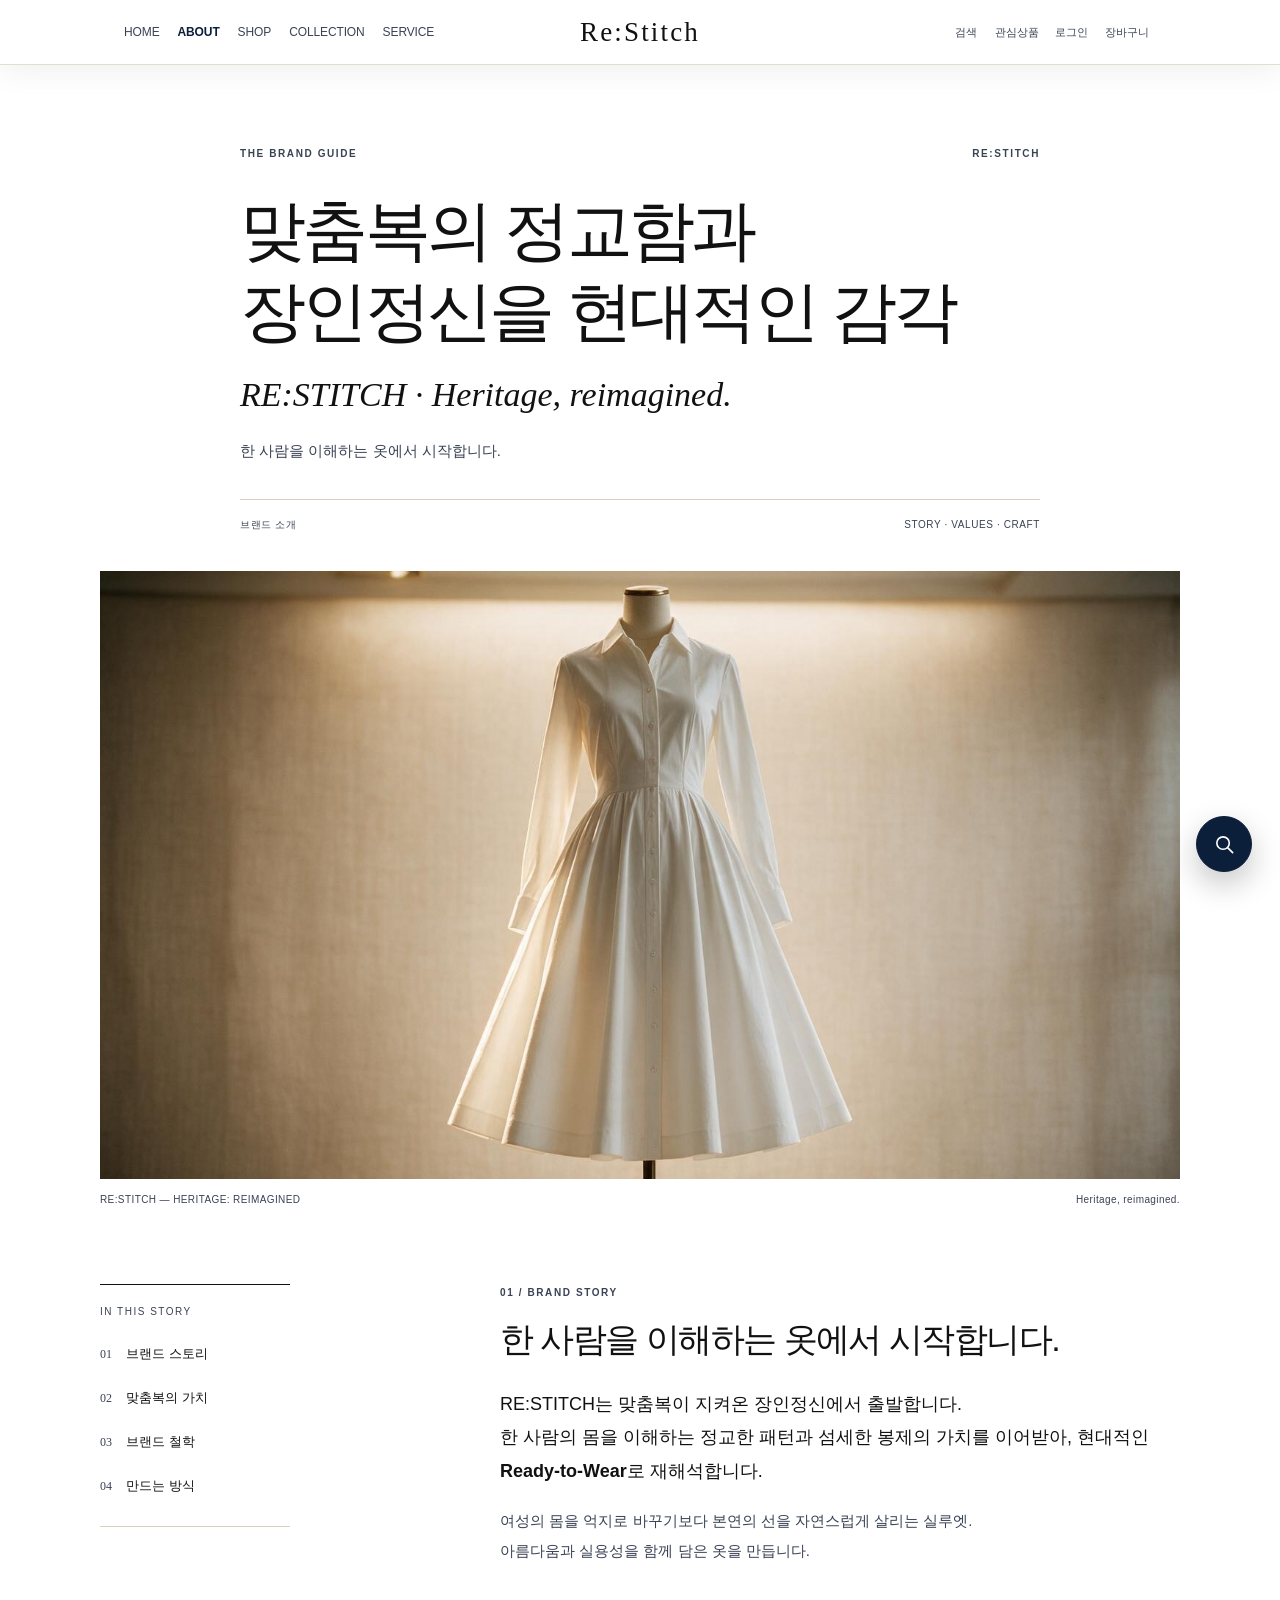
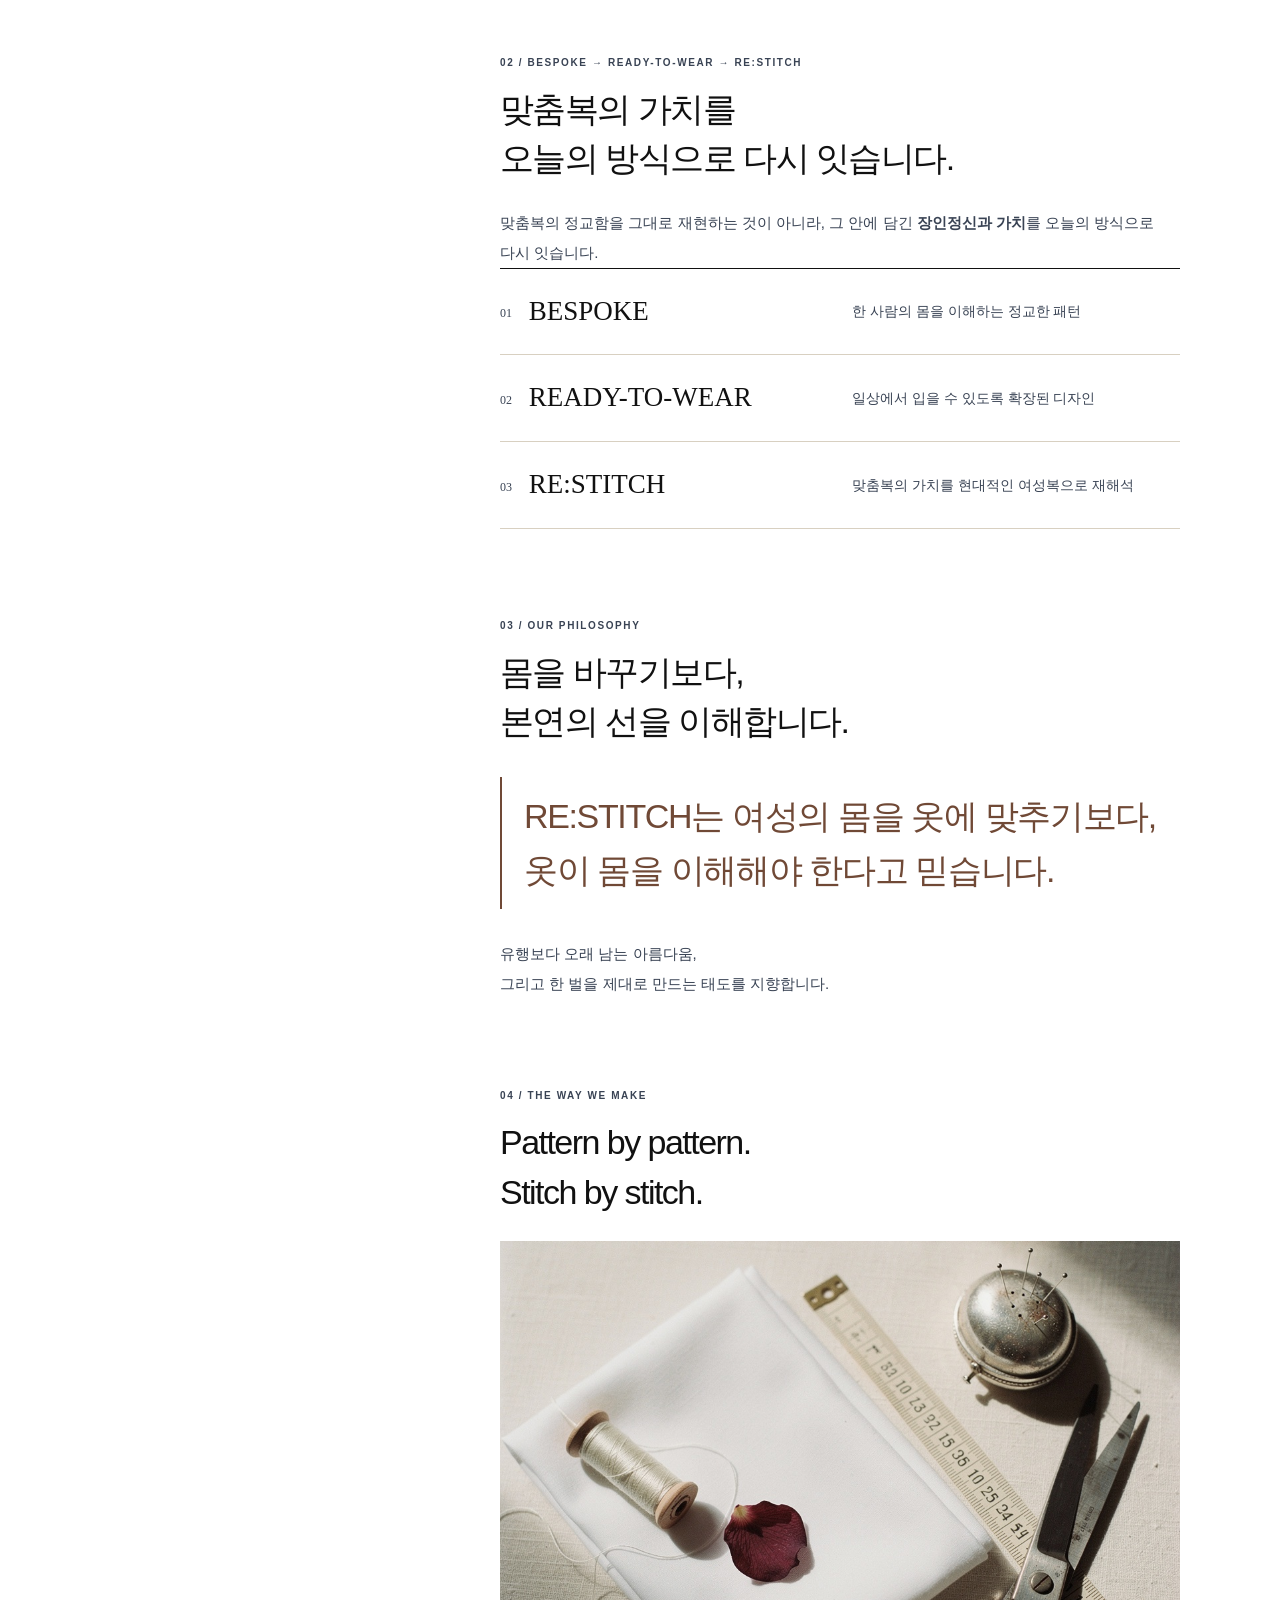
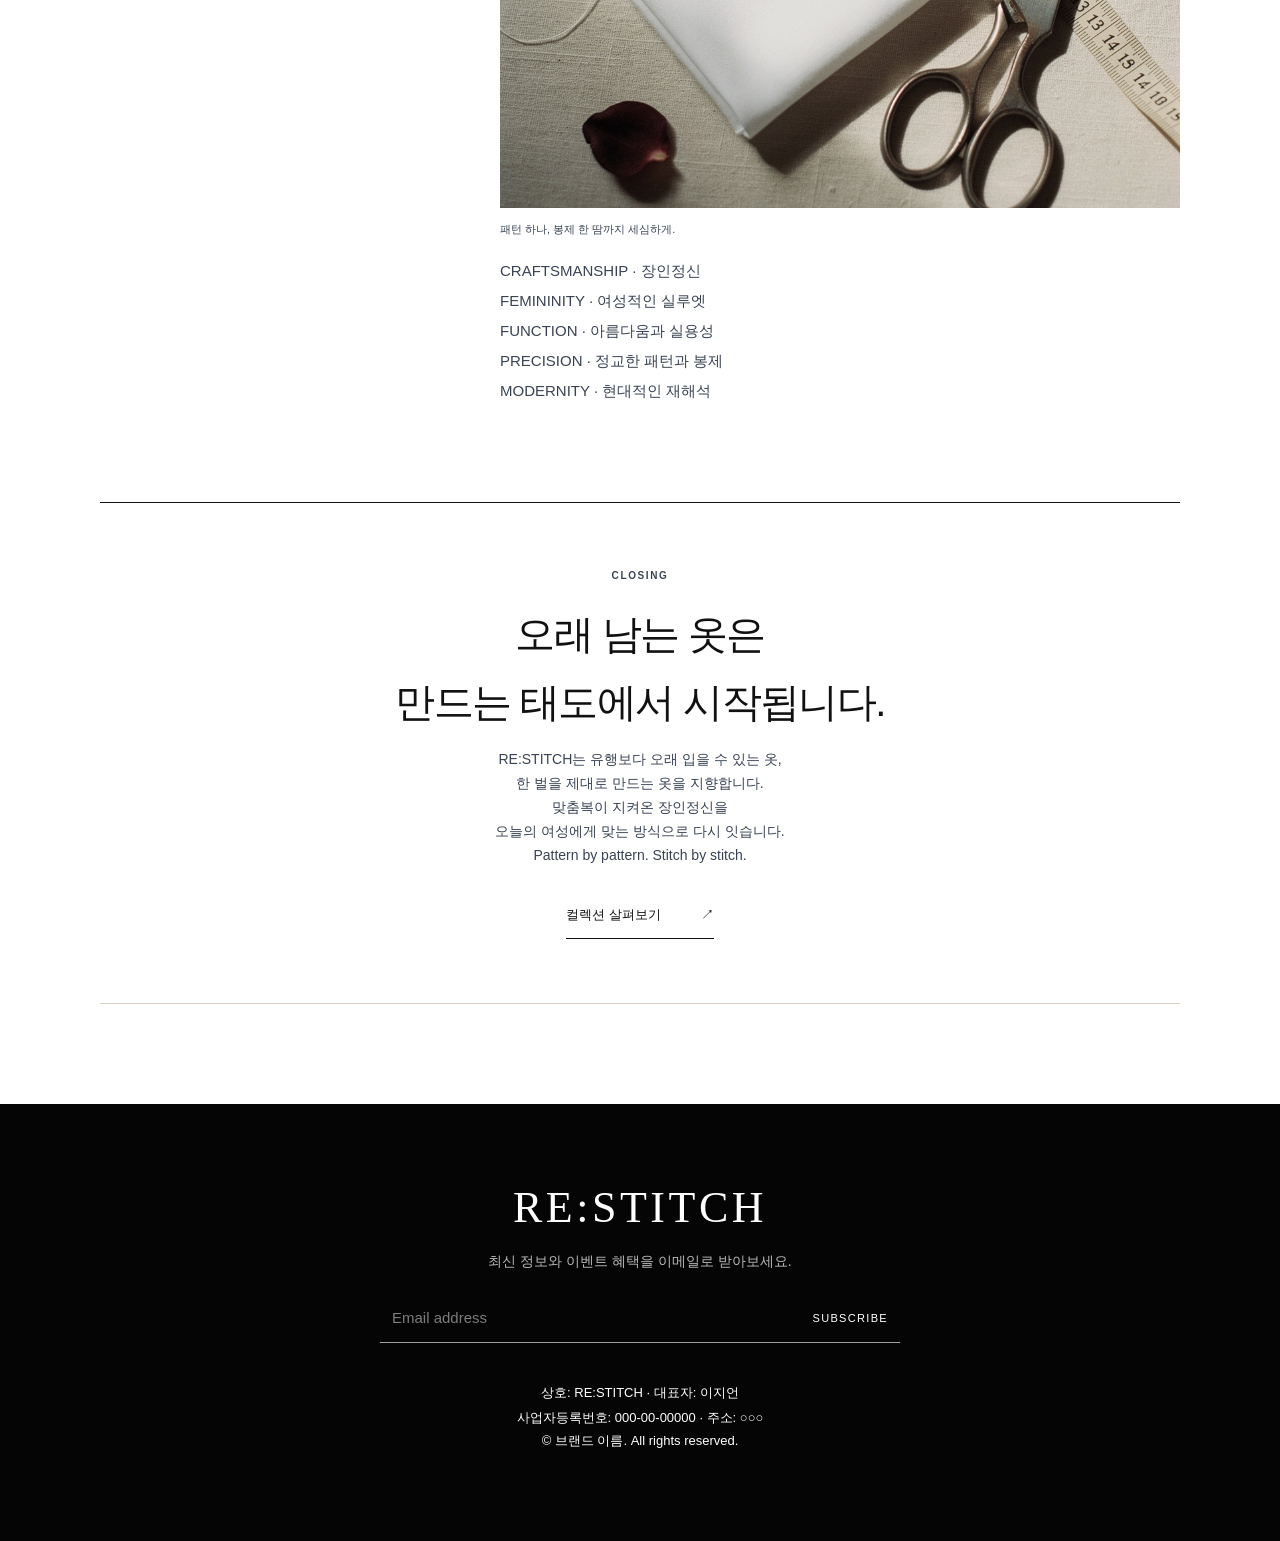
==== commit f518ae84: "[배수찬] 기존 소개 인터페이스에 최신 브랜드 원문 반영" ====
--- a/about.html
+++ b/about.html
@@ -1,11 +1,10 @@
 <!DOCTYPE html>
-<html lang="ko">
-<head>
-  <meta charset="UTF-8" />
-  <meta name="viewport" content="width=device-width, initial-scale=1.0" />
-  <title>브랜드 소개 — 브랜드 이름</title>
-  <meta name="description" content="브랜드 스토리와 철학을 소개합니다." />
-  <link rel="stylesheet" href="style.css" />
+<html lang="ko"><head>
+  <meta charset="UTF-8">
+  <meta name="viewport" content="width=device-width, initial-scale=1.0">
+  <title>브랜드 소개 — RE:STITCH</title>
+  <meta name="description" content="RE:STITCH는 맞춤복이 지켜온 장인정신에서 출발합니다.한 사람의 몸을 이해하는 정교한 패턴과 섬세한 봉제의 가치를 이어받아, 현대적인 Ready-to-Wear로 재해석합니다.">
+  <link rel="stylesheet" href="style.css?v=20260911-about-copy">
 </head>
 <body>
 
@@ -24,87 +23,105 @@
         <a href="contact.html">SERVICE</a>
       </nav>
       <div class="nav-actions" aria-label="빠른 메뉴">
-        <button type="button" data-quick-action="search" aria-label="검색" title="검색"><svg aria-hidden="true" viewBox="0 0 24 24"><circle cx="10.5" cy="10.5" r="6.5"/><path d="m15.5 15.5 5 5"/></svg><span>검색</span></button>
-        <button type="button" data-quick-action="wishlist" aria-label="관심상품" title="관심상품"><svg aria-hidden="true" viewBox="0 0 24 24"><path d="M20.8 5.8a5.5 5.5 0 0 0-7.8 0L12 6.9l-1.1-1.1a5.5 5.5 0 0 0-7.8 7.8L12 22l8.8-8.4a5.5 5.5 0 0 0 0-7.8Z"/></svg><span>관심상품</span></button>
-        <button type="button" data-quick-action="login" aria-label="로그인" title="로그인"><svg aria-hidden="true" viewBox="0 0 24 24"><circle cx="12" cy="8" r="4"/><path d="M4.5 21a7.5 7.5 0 0 1 15 0"/></svg><span>로그인</span></button>
-        <button type="button" data-quick-action="cart" aria-label="장바구니" title="장바구니"><svg aria-hidden="true" viewBox="0 0 24 24"><path d="M5 8h14l-1 13H6L5 8Z"/><path d="M9 9V6a3 3 0 0 1 6 0v3"/></svg><span>장바구니</span></button>
+        <button type="button" data-quick-action="search" aria-label="검색" title="검색"><svg aria-hidden="true" viewBox="0 0 24 24"><circle cx="10.5" cy="10.5" r="6.5"></circle><path d="m15.5 15.5 5 5"></path></svg><span>검색</span></button>
+        <button type="button" data-quick-action="wishlist" aria-label="관심상품" title="관심상품"><svg aria-hidden="true" viewBox="0 0 24 24"><path d="M20.8 5.8a5.5 5.5 0 0 0-7.8 0L12 6.9l-1.1-1.1a5.5 5.5 0 0 0-7.8 7.8L12 22l8.8-8.4a5.5 5.5 0 0 0 0-7.8Z"></path></svg><span>관심상품</span></button>
+        <button type="button" data-quick-action="login" aria-label="로그인" title="로그인"><svg aria-hidden="true" viewBox="0 0 24 24"><circle cx="12" cy="8" r="4"></circle><path d="M4.5 21a7.5 7.5 0 0 1 15 0"></path></svg><span>로그인</span></button>
+        <button type="button" data-quick-action="cart" aria-label="장바구니" title="장바구니"><svg aria-hidden="true" viewBox="0 0 24 24"><path d="M5 8h14l-1 13H6L5 8Z"></path><path d="M9 9V6a3 3 0 0 1 6 0v3"></path></svg><span>장바구니</span></button>
       </div>
     </div>
   </header>
 
-  <!-- [작성서 02: 브랜드 스토리] -->
-  <section class="page-head brand-banner">
-    <p class="eyebrow">BRAND STORY</p>
-    <h1 class="about-page-title">한 사람을 이해하는 옷에서 시작합니다.</h1>
-    <p class="brand-tagline">RE:STITCH · Heritage, reimagined.</p>
-  </section>
+  <main class="brand-guide">
+    <!-- [작성서 02: 한 줄 소개] 브랜드 슬로건을 중심으로 소개합니다. -->
+    <header class="guide-intro">
+      <p class="guide-label">THE BRAND GUIDE <span>RE:STITCH</span></p>
+      <h1>맞춤복의 정교함과 장인정신을 현대적인 감각</h1>
+      <p class="guide-subtitle">RE:STITCH · Heritage, reimagined.</p>
+      <p class="guide-deck">한 사람을 이해하는 옷에서 시작합니다.</p>
+      <div class="guide-meta"><span>브랜드 소개</span><span>STORY · VALUES · CRAFT</span></div>
+    </header>
 
-  <main>
-    <section class="section about-story-section">
-      <p class="eyebrow">BRAND STORY</p>
-      <h2>한 사람을 이해하는 옷에서 시작합니다.</h2>
-      <p class="lead">RE:STITCH는 맞춤복이 지켜온 장인정신에서 출발합니다.<br />한 사람의 몸을 이해하는 정교한 패턴과 섬세한 봉제의 가치를 이어받아, 현대적인 <strong>Ready-to-Wear</strong>로 재해석합니다.</p>
-      <p class="lead about-copy-gap">여성의 몸을 억지로 바꾸기보다 본연의 선을 자연스럽게 살리는 실루엣.<br />아름다움과 실용성을 함께 담은 옷을 만듭니다.</p>
-    </section>
+    <figure class="guide-cover">
+      <img src="images/restitch-home-hero.jpg" alt="자연스러운 빛 아래 놓인 아이보리 셔츠 드레스" width="1472" height="832" fetchpriority="high">
+      <figcaption><span>RE:STITCH — HERITAGE: REIMAGINED</span><span>Heritage, reimagined.</span></figcaption>
+    </figure>
 
-    <section class="section about-philosophy-section">
-      <p class="eyebrow">OUR PHILOSOPHY</p>
-      <h2>몸을 바꾸기보다,<br />본연의 선을 이해합니다.</h2>
-      <p class="lead">RE:STITCH는 여성의 몸을 옷에 맞추기보다,<br />옷이 몸을 이해해야 한다고 믿습니다.</p>
-      <p class="lead about-copy-gap">유행보다 오래 남는 아름다움,<br />그리고 한 벌을 제대로 만드는 태도를 지향합니다.</p>
-    </section>
+    <div class="guide-layout">
+      <nav class="guide-index" aria-label="브랜드 소개 목차">
+        <p>IN THIS STORY</p>
+        <a href="#brand-story"><span>01</span> 브랜드 스토리</a>
+        <a href="#brand-values"><span>02</span> 맞춤복의 가치</a>
+        <a href="#brand-philosophy"><span>03</span> 브랜드 철학</a>
+        <a href="#brand-craft"><span>04</span> 만드는 방식</a>
+      </nav>
 
-    <section class="section about-lineage-section">
-      <p class="eyebrow">BESPOKE → READY-TO-WEAR → RE:STITCH</p>
-      <h2>맞춤복의 가치를<br />오늘의 방식으로 다시 잇습니다.</h2>
-      <p class="lead">맞춤복의 정교함을 그대로 재현하는 것이 아니라, 그 안에 담긴 <strong>장인정신과 가치</strong>를 오늘의 방식으로 다시 잇습니다.</p>
-      <div class="lineage-grid">
-        <article><span>BESPOKE</span><p>한 사람의 몸을 이해하는 정교한 패턴</p></article>
-        <article><span>READY-TO-WEAR</span><p>일상에서 입을 수 있도록 확장된 디자인</p></article>
-        <article><span>RE:STITCH</span><p>맞춤복의 가치를 현대적인 여성복으로 재해석</p></article>
-      </div>
-      <p class="lineage-signature">Heritage, reimagined.</p>
-    </section>
+      <article class="guide-article" aria-label="RE:STITCH의 이야기">
+        <!-- [작성서 02: 브랜드 스토리] 현재 공개된 브랜드 소개 원문을 그대로 반영합니다. -->
+        <section class="guide-chapter" id="brand-story">
+          <p class="guide-label">01 / BRAND STORY</p>
+          <h2>한 사람을 이해하는 옷에서 시작합니다.</h2>
+          <p class="guide-lead">RE:STITCH는 맞춤복이 지켜온 장인정신에서 출발합니다.<br>한 사람의 몸을 이해하는 정교한 패턴과 섬세한 봉제의 가치를 이어받아, 현대적인 <strong>Ready-to-Wear</strong>로 재해석합니다.</p>
+          <p>여성의 몸을 억지로 바꾸기보다 본연의 선을 자연스럽게 살리는 실루엣.<br>아름다움과 실용성을 함께 담은 옷을 만듭니다.</p>
 
-    <section class="section about-making-section">
-      <p class="eyebrow">THE WAY WE MAKE</p>
-      <h2>Pattern by pattern.<br />Stitch by stitch.</h2>
-      <p class="lead">패턴 하나, 봉제 한 땀까지 세심하게.</p>
-      <div class="making-list">
-        <p><strong>CRAFTSMANSHIP</strong><span>장인정신</span></p>
-        <p><strong>FEMININITY</strong><span>여성적인 실루엣</span></p>
-        <p><strong>FUNCTION</strong><span>아름다움과 실용성</span></p>
-        <p><strong>PRECISION</strong><span>정교한 패턴과 봉제</span></p>
-        <p><strong>MODERNITY</strong><span>현대적인 재해석</span></p>
-      </div>
-    </section>
+        </section>
 
-    <section class="section about-closing-section">
-      <p class="eyebrow">CLOSING</p>
-      <h2>오래 남는 옷은<br />만드는 태도에서 시작됩니다.</h2>
-      <p class="lead">RE:STITCH는 유행보다 오래 입을 수 있는 옷,<br />한 벌을 제대로 만드는 옷을 지향합니다.</p>
-      <p class="lead about-copy-gap">맞춤복이 지켜온 장인정신을<br />오늘의 여성에게 맞는 방식으로 다시 잇습니다.</p>
-      <p class="closing-signature">Pattern by pattern. Stitch by stitch.</p>
+        <!-- [작성서 02: 브랜드 키워드] -->
+        <section class="guide-chapter" id="brand-values">
+          <p class="guide-label">02 / BESPOKE → READY-TO-WEAR → RE:STITCH</p>
+          <h2>맞춤복의 가치를<br>오늘의 방식으로 다시 잇습니다.</h2>
+          <p>맞춤복의 정교함을 그대로 재현하는 것이 아니라, 그 안에 담긴 <strong>장인정신과 가치</strong>를 오늘의 방식으로 다시 잇습니다.</p><dl class="guide-values">
+            <div><dt><span>01</span> BESPOKE</dt><dd>한 사람의 몸을 이해하는 정교한 패턴</dd></div>
+            <div><dt><span>02</span> READY-TO-WEAR</dt><dd>일상에서 입을 수 있도록 확장된 디자인</dd></div>
+            <div><dt><span>03</span> RE:STITCH</dt><dd>맞춤복의 가치를 현대적인 여성복으로 재해석</dd></div>
+          </dl>
+        </section>
+
+        <!-- [작성서 02: 브랜드 철학] -->
+        <section class="guide-chapter" id="brand-philosophy">
+          <p class="guide-label">03 / OUR PHILOSOPHY</p>
+          <h2>몸을 바꾸기보다,<br>본연의 선을 이해합니다.</h2>
+          <blockquote>RE:STITCH는 여성의 몸을 옷에 맞추기보다,<br>옷이 몸을 이해해야 한다고 믿습니다.</blockquote>
+          <p>유행보다 오래 남는 아름다움,<br>그리고 한 벌을 제대로 만드는 태도를 지향합니다.</p>
+        </section>
+
+        <!-- [작성서 02: 사람·공간 사진] 현재 보유한 이미지로 디테일의 분위기를 전합니다. -->
+        <section class="guide-chapter guide-craft" id="brand-craft">
+          <p class="guide-label">04 / THE WAY WE MAKE</p>
+          <h2>Pattern by pattern.<br>Stitch by stitch.</h2>
+          <figure>
+            <img src="images/restitch-hero.jpg" alt="원단 위에 놓인 실, 가위, 줄자와 핀 쿠션" width="1024" height="1024" loading="lazy">
+            <figcaption>패턴 하나, 봉제 한 땀까지 세심하게.</figcaption>
+          </figure>
+          <p>CRAFTSMANSHIP · 장인정신<br>FEMININITY · 여성적인 실루엣<br>FUNCTION · 아름다움과 실용성<br>PRECISION · 정교한 패턴과 봉제<br>MODERNITY · 현대적인 재해석</p>
+        </section>
+      </article>
+    </div>
+
+    <section class="guide-next" aria-labelledby="guide-next-title">
+      <p class="guide-label">CLOSING</p>
+      <h2 id="guide-next-title">오래 남는 옷은<br>만드는 태도에서 시작됩니다.</h2>
+      <p>RE:STITCH는 유행보다 오래 입을 수 있는 옷,<br>한 벌을 제대로 만드는 옷을 지향합니다.<br>맞춤복이 지켜온 장인정신을<br>오늘의 여성에게 맞는 방식으로 다시 잇습니다.<br>Pattern by pattern. Stitch by stitch.</p>
+      <a href="products.html">컬렉션 살펴보기 <span aria-hidden="true">↗</span></a>
     </section>
   </main>
-
   <footer class="footer">
     <p class="logo footer-brand">RE:STITCH</p>
     <p class="footer-newsletter-copy">최신 정보와 이벤트 혜택을 이메일로 받아보세요.</p>
     <form class="footer-newsletter" action="mailto:hello@brand.com" method="post" enctype="text/plain">
       <label>
         <span class="visually-hidden">이메일 주소</span>
-        <input type="email" name="email" placeholder="Email address" autocomplete="email" required />
+        <input type="email" name="email" placeholder="Email address" autocomplete="email" required="">
       </label>
       <button type="submit">SUBSCRIBE</button>
     </form>
     <p class="biz">
-      상호: RE:STITCH · 대표자: 이지언<br />
+      상호: RE:STITCH · 대표자: 이지언<br>
       사업자등록번호: 000-00-00000 · 주소: ○○○
     </p>
     <p>© 브랜드 이름. All rights reserved.</p>
   </footer>
 
   <script src="script.js"></script>
-</body>
-</html>
+
+
+</body></html>
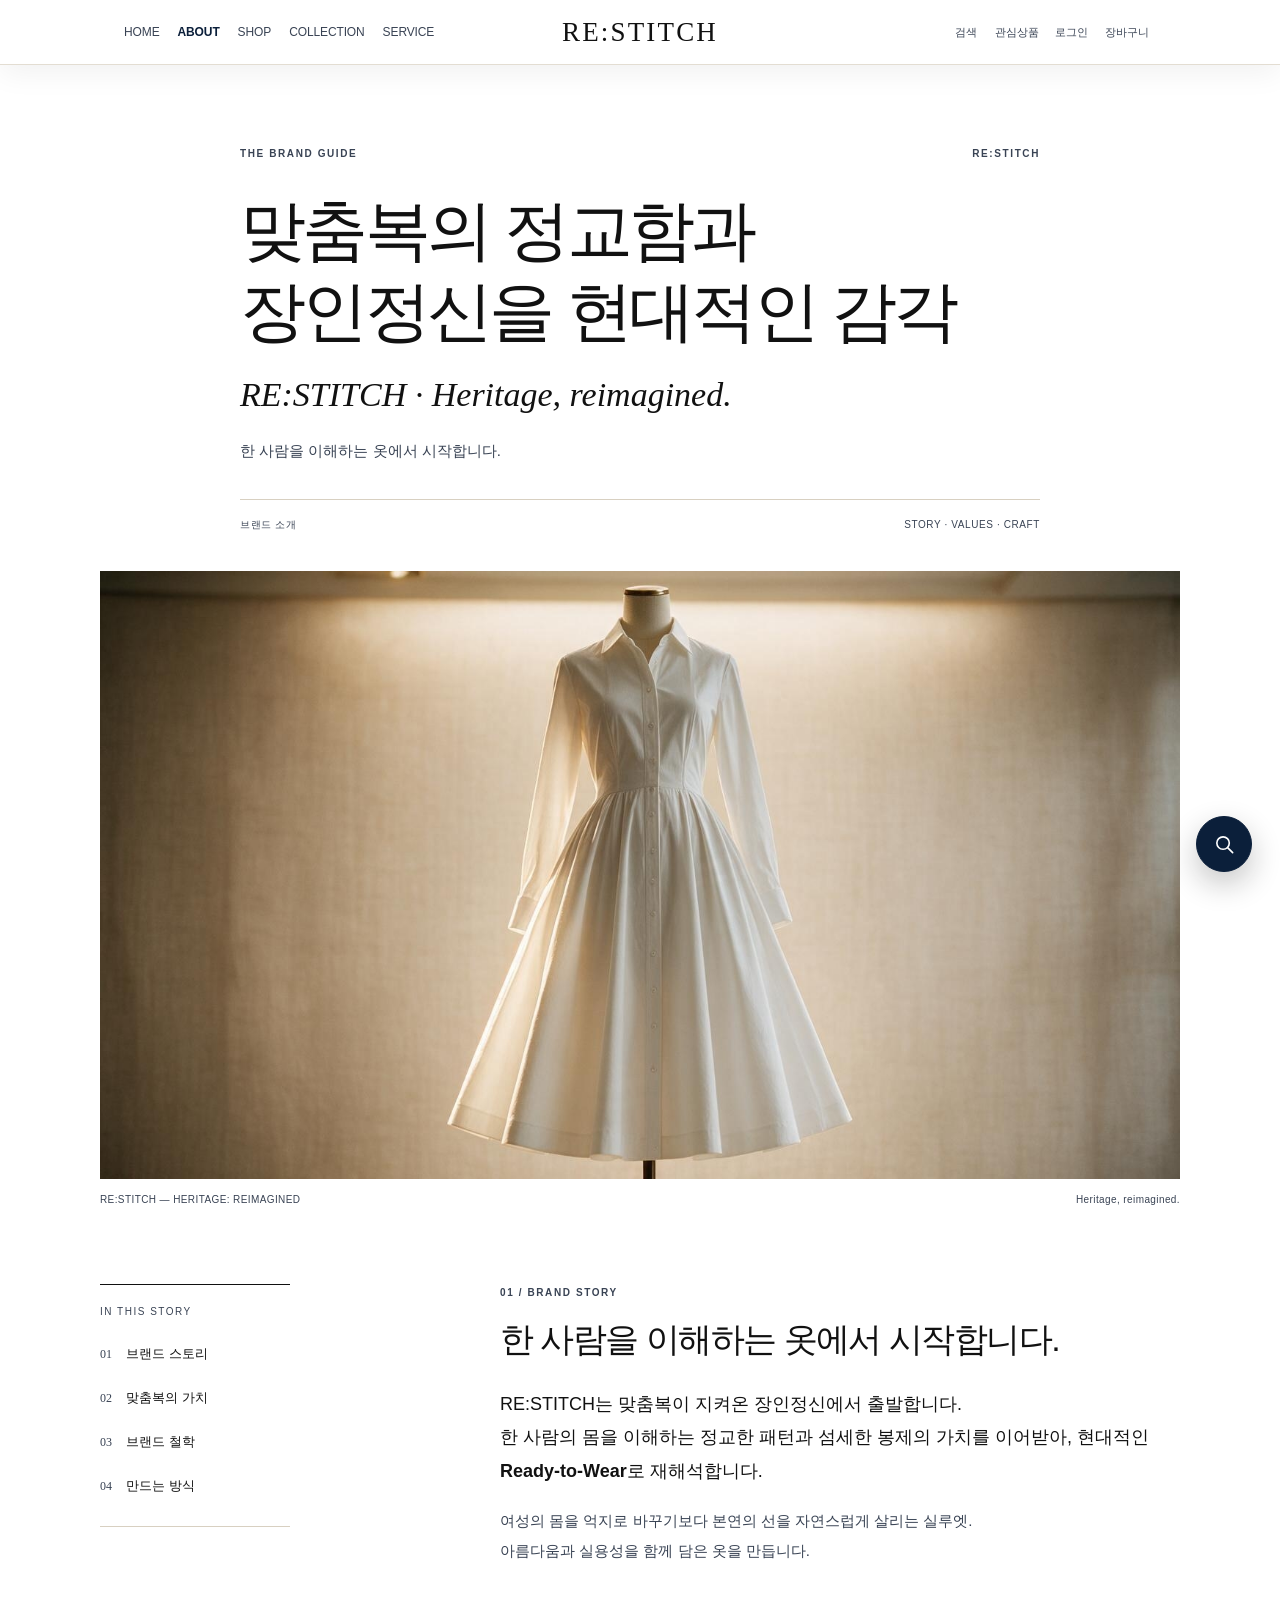
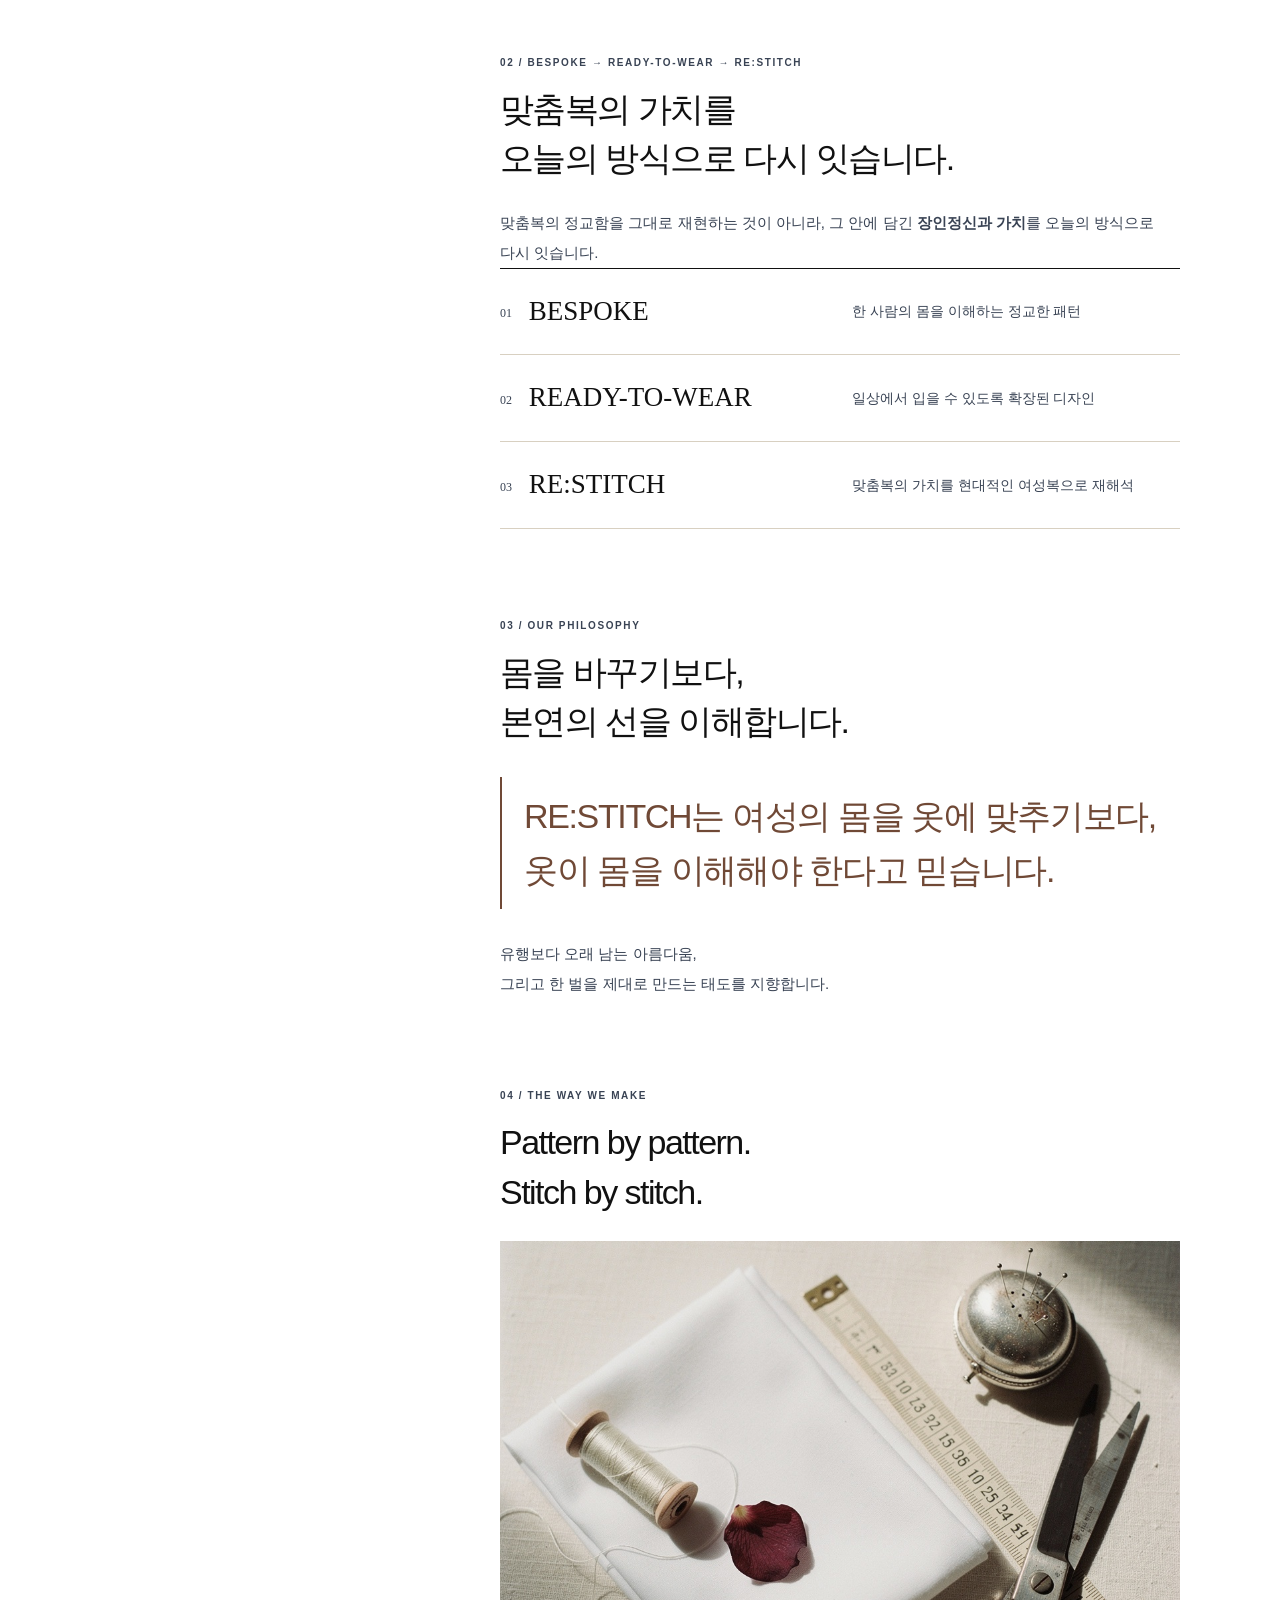
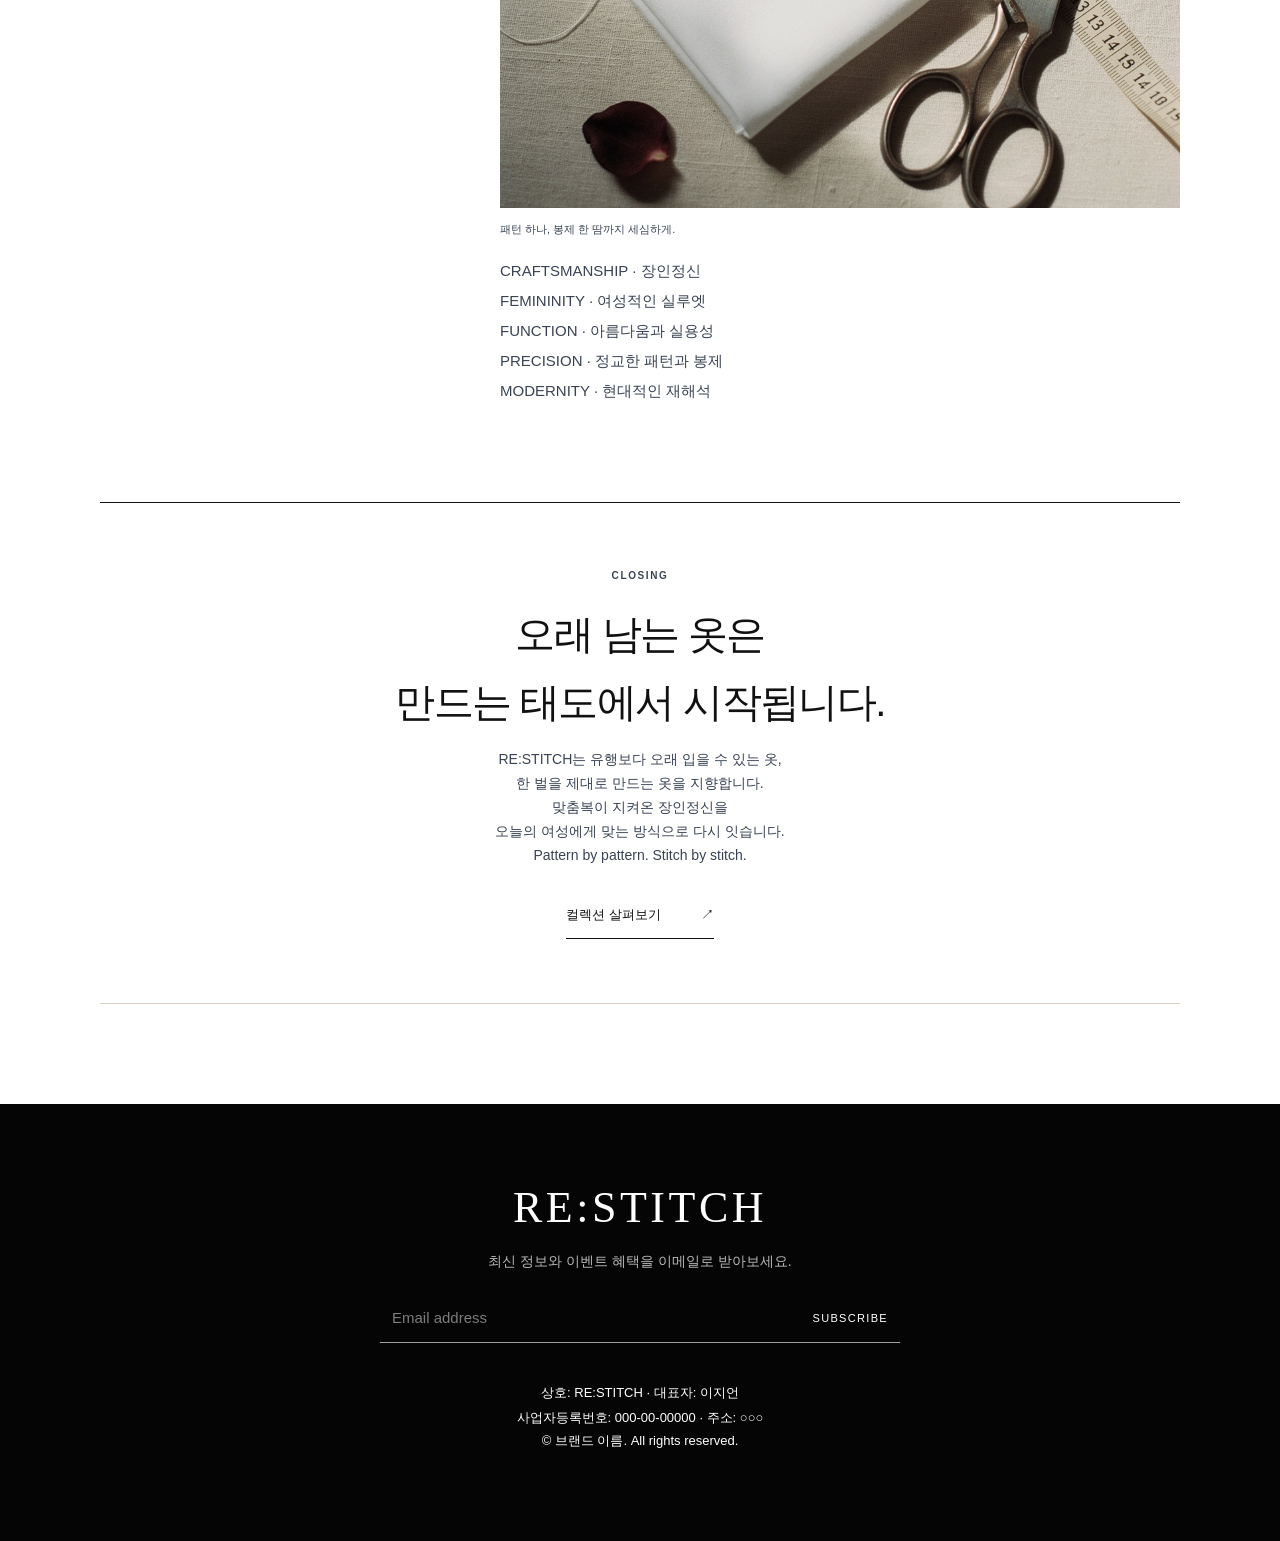
==== commit 86116e67: "[배수찬] 브랜드 소개 헤더 로고 표기 통일" ====
--- a/about.html
+++ b/about.html
@@ -13,7 +13,7 @@
       <span class="nav-brand" aria-hidden="true">RE:STITCH</span>
     </a>
     <div class="nav-inner">
-      <a href="index.html" class="logo" aria-label="RE:STITCH 홈">Re:Stitch</a>
+      <a href="index.html" class="logo" aria-label="RE:STITCH 홈">RE:STITCH</a>
       <button class="nav-toggle" type="button" aria-label="메뉴 열기" aria-controls="site-menu" aria-expanded="false">☰</button>
       <nav class="nav-menu" id="site-menu">
         <a href="index.html">HOME</a>
--- a/style.css
+++ b/style.css
@@ -398,8 +398,8 @@
 .product-grid .card:focus-visible { outline: 3px solid var(--accent); outline-offset: 5px; }
 .product-empty { grid-column: 1 / -1; padding: 72px 20px; border-radius: var(--radius); background: var(--surface); color: var(--ink-soft); text-align: center; }
 
-.tags { margin-top: 10px; display: flex; flex-wrap: wrap; gap: 6px; }
-.tags span { font-size: 11.5px; border: 1px solid var(--line); border-radius: 999px; padding: 4px 10px; color: var(--ink-soft); }
+.tags { margin-top: 16px; display: grid; gap: 7px; }
+.tags span { display: block; padding: 0 0 7px; border: 0; border-bottom: 1px solid var(--line); color: var(--ink-soft); font-size: 12px; line-height: 1.5; }
 
 /* ===== 제품 상세페이지 =====
    브랜드 담당자가 편집기에서 만든 상세 내용은 아래 공통 클래스에 맞춰 표시됩니다.
@@ -407,9 +407,9 @@
 .product-hero { display: grid; grid-template-columns: 1fr; gap: 28px; }
 .product-hero-gallery { min-width: 0; }
 .product-hero-carousel { position: relative; min-width: 0; }
-.product-carousel-viewport { overflow: hidden; border-radius: var(--radius); touch-action: pan-y; }
+.product-carousel-viewport { overflow: hidden; border-radius: 0; touch-action: pan-y; }
 .product-carousel-track { display: flex; transition: transform .42s cubic-bezier(.22, .7, .25, 1); will-change: transform; }
-.product-hero-image { flex: 0 0 100%; min-width: 100%; min-height: 320px; aspect-ratio: 4/5; margin: 0; background: var(--surface); overflow: hidden; }
+.product-hero-image { flex: 0 0 100%; min-width: 100%; min-height: 320px; aspect-ratio: 4/5; margin: 0; background: var(--surface); overflow: hidden; border-radius: 0; }
 .product-hero-image img { width: 100%; height: 100%; object-fit: cover; }
 .product-image-placeholder { aspect-ratio: 3/4; }
 .product-carousel-button { position: absolute; top: 50%; z-index: 2; display: grid; width: 44px; height: 44px; padding: 0; border: 1px solid rgba(255,255,255,.55); border-radius: 50%; background: rgba(20,20,20,.72); color: #fff; font-size: 20px; line-height: 1; place-items: center; transform: translateY(-50%); cursor: pointer; backdrop-filter: blur(8px); }
@@ -425,13 +425,17 @@
 .product-carousel-dot { flex: 0 0 auto; width: 8px; height: 8px; padding: 0; border: 0; border-radius: 50%; background: var(--line); cursor: pointer; transition: width .2s ease, background .2s ease; }
 .product-carousel-dot[aria-current="true"] { width: 24px; border-radius: 999px; background: var(--ink); }
 .product-info .k { font-size: 11px; letter-spacing: 2px; color: var(--ink-soft); text-transform: uppercase; }
-.product-info h1 { font-family: var(--font-display); font-size: clamp(28px, 8vw, 48px); line-height: 1.2; margin: 8px 0 14px; }
+.product-title-row { display: flex; align-items: flex-start; justify-content: space-between; gap: 14px; }
+.product-info h1 { min-width: 0; font-family: var(--font-display); font-size: clamp(28px, 8vw, 48px); line-height: 1.2; margin: 8px 0 14px; }
 .product-summary { color: var(--ink-soft); font-size: 16px; }
 .product-price { font-size: 20px; font-weight: 800; margin-top: 18px; }
-.product-buy { margin-top: 24px; text-align: center; }
-.product-wishlist { width: 100%; min-height: 48px; margin-top: 12px; border: 1px solid var(--line); border-radius: 999px; background: transparent; color: var(--ink); font: inherit; cursor: pointer; }
-.product-wishlist[aria-pressed="true"] { border-color: var(--accent); background: var(--surface); }
-.product-wishlist span { margin-right: 6px; font-size: 18px; }
+.product-buy { width: 100%; min-height: 58px; margin-top: 24px; display: inline-flex; align-items: center; justify-content: center; border: 1px solid var(--line); background: transparent; color: var(--ink); text-align: center; box-shadow: none; transition: background-color .2s ease, color .2s ease, border-color .2s ease; }
+.product-buy:hover, .product-buy:focus-visible { border-color: var(--accent); background-color: var(--accent); color: var(--bg); box-shadow: none; }
+.btn.product-buy:hover, .btn.product-buy:focus-visible { box-shadow: none; }
+.product-wishlist { flex: 0 0 auto; width: 44px; height: 44px; margin-top: 8px; padding: 0; display: grid; place-items: center; border: 0; border-radius: 0; background: transparent; color: var(--ink-soft); font: inherit; cursor: pointer; }
+.product-wishlist:hover, .product-wishlist:focus-visible { color: var(--accent); outline: 0; }
+.product-wishlist[aria-pressed="true"] { color: var(--accent); }
+.product-wishlist [data-wishlist-icon] { margin: 0; font-size: 30px; line-height: 1; }
 .purchase-dialog { width: min(calc(100% - 32px), 520px); max-height: calc(100dvh - 32px); margin: auto; padding: 0; border: 0; border-radius: var(--radius); background: var(--bg); color: var(--ink); box-shadow: 0 24px 80px rgba(0,0,0,.28); }
 .purchase-dialog::backdrop { background: rgba(15,15,15,.58); backdrop-filter: blur(4px); }
 .purchase-dialog-card { padding: 24px; }
@@ -479,14 +483,14 @@
 .product-rich-text iframe { aspect-ratio: 16 / 9; }
 .product-rich-text video { height: auto; }
 .product-full-image { width: min(calc(100% - 24px), 1320px); }
-.product-full-image img { width: 100%; max-height: 900px; object-fit: cover; border-radius: var(--radius); }
+.product-full-image img { width: 100%; max-height: 900px; object-fit: cover; border-radius: 0; }
 .product-full-image figcaption { color: var(--ink-soft); font-size: 13px; margin-top: 8px; text-align: center; }
 .product-image-text { display: grid; grid-template-columns: 1fr; gap: 24px; align-items: center; }
-.product-block-image { min-height: 280px; background: var(--surface); border-radius: var(--radius); overflow: hidden; }
+.product-block-image { min-height: 280px; background: var(--surface); border-radius: 0; overflow: hidden; }
 .product-block-image:empty { display: none; }
 .product-block-image img { width: 100%; height: 100%; max-height: 720px; object-fit: cover; }
 .product-gallery { display: grid; grid-template-columns: 1fr; gap: 12px; }
-.product-gallery figure { min-height: 240px; background: var(--surface); border-radius: var(--radius); overflow: hidden; }
+.product-gallery figure { min-height: 240px; background: var(--surface); border-radius: 0; overflow: hidden; }
 .product-gallery img { width: 100%; height: 100%; max-height: 760px; object-fit: cover; }
 .product-highlight { background: var(--surface); padding: 38px 24px; border-radius: var(--radius); text-align: center; }
 .product-highlight > :last-child { margin-bottom: 0; }
@@ -891,6 +895,7 @@
 .faq-list details[open] summary { border-bottom: 1px solid var(--line); background: var(--surface); }
 .faq-list details[open] summary::after { content: "−"; }
 .faq-list details p { max-width: none; margin: 0; padding: 20px 18px 22px; border: 0; }
+.faq-main[hidden] { display: none; }
 
 @media (min-width: 720px) {
   .nav-inner { padding-inline: 24px; }
@@ -1098,6 +1103,21 @@
 .guide-next h2 { margin-top: 16px; font-size: clamp(26px, 4vw, 40px); font-weight: 500; letter-spacing: -.04em; word-break: keep-all; }
 .guide-next > p:not(.guide-label) { margin-top: 12px; color: var(--ink-soft); font-size: 14px; word-break: keep-all; }
 .guide-next a { display: inline-flex; align-items: center; justify-content: space-between; gap: 40px; min-height: 48px; margin-top: 24px; padding: 8px 0; border-bottom: 1px solid var(--ink); font-size: 13px; text-decoration: none; }
+
+/* FAQ 배너에는 첫 화면의 대표 드레스 이미지를 같은 비율감으로 사용합니다. */
+.page-head.brand-banner.faq-page-head {
+  position: relative;
+  isolation: isolate;
+  overflow: hidden;
+  background-image: linear-gradient(rgba(8, 12, 18, .38), rgba(8, 12, 18, .58)), url("images/restitch-home-hero.jpg");
+  background-position: center;
+  background-size: cover;
+  color: var(--pure-white);
+}
+.faq-page-head > * { position: relative; z-index: 1; }
+.faq-page-head .eyebrow,
+.faq-page-head p:last-child { color: color-mix(in srgb, var(--pure-white) 86%, transparent); }
+.faq-page-head h1 { color: var(--pure-white); }
 @media (min-width: 720px) {
   .guide-intro { padding-top: 80px; padding-bottom: 38px; }
   .guide-cover img { aspect-ratio: 16 / 9; }
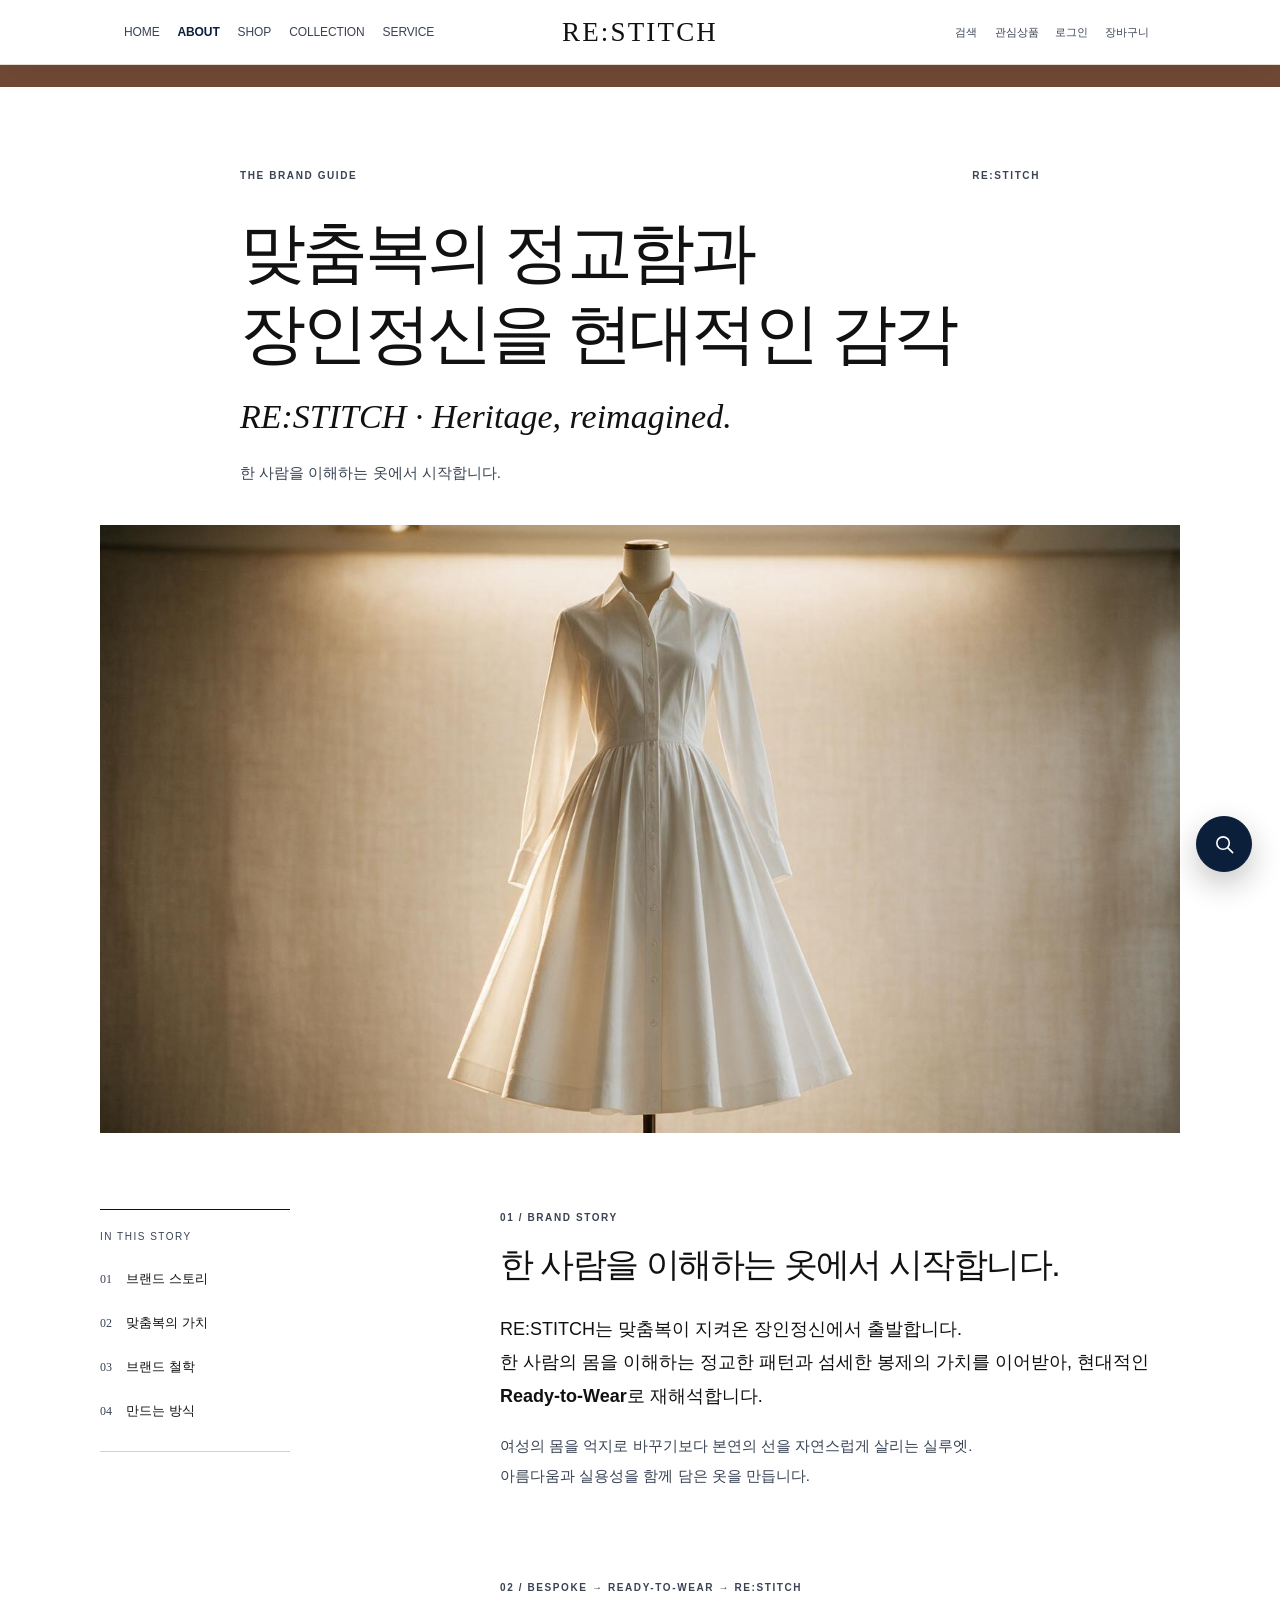
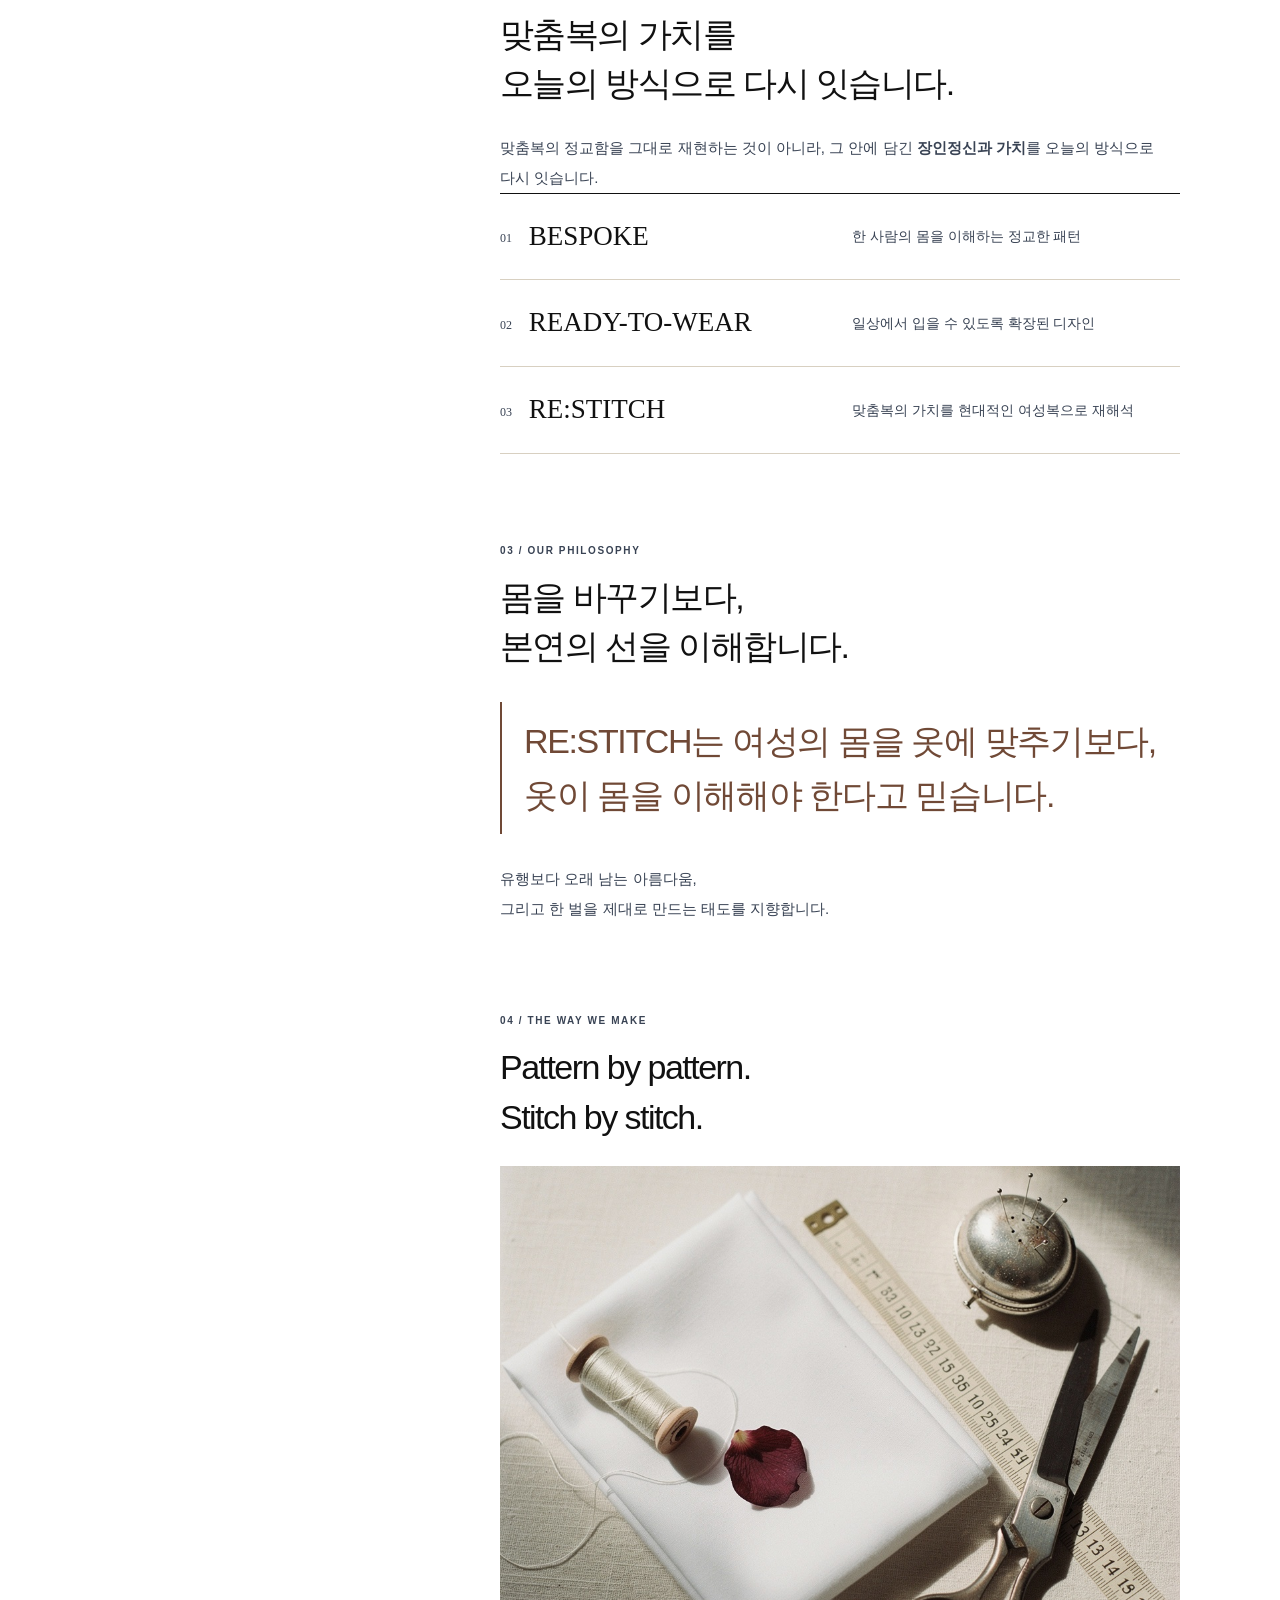
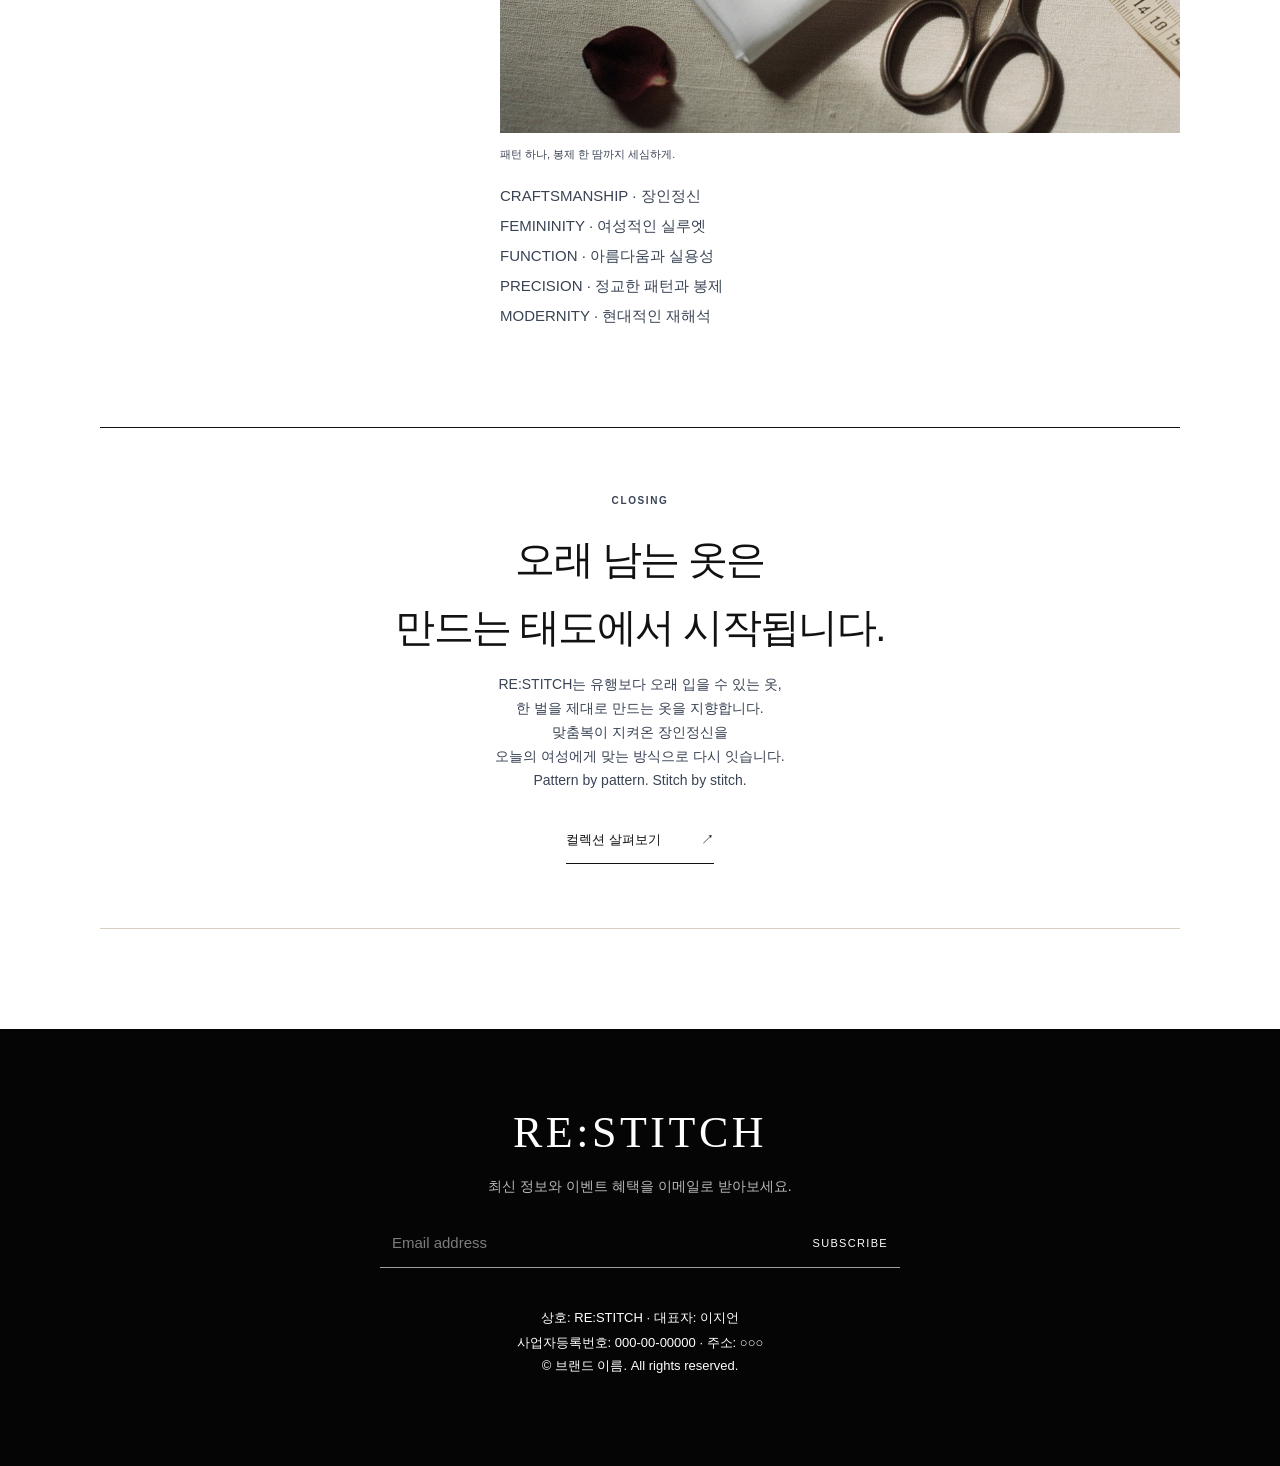
==== commit b417ba9d: "[김민우] 사이트 디자인 및 문구 개선 배포" ====
--- a/about.html
+++ b/about.html
@@ -31,6 +31,8 @@
     </div>
   </header>
 
+  <div class="brand-top-rule" aria-hidden="true"></div>
+
   <main class="brand-guide">
     <!-- [작성서 02: 한 줄 소개] 브랜드 슬로건을 중심으로 소개합니다. -->
     <header class="guide-intro">
@@ -38,12 +40,10 @@
       <h1>맞춤복의 정교함과 장인정신을 현대적인 감각</h1>
       <p class="guide-subtitle">RE:STITCH · Heritage, reimagined.</p>
       <p class="guide-deck">한 사람을 이해하는 옷에서 시작합니다.</p>
-      <div class="guide-meta"><span>브랜드 소개</span><span>STORY · VALUES · CRAFT</span></div>
     </header>
 
     <figure class="guide-cover">
       <img src="images/restitch-home-hero.jpg" alt="자연스러운 빛 아래 놓인 아이보리 셔츠 드레스" width="1472" height="832" fetchpriority="high">
-      <figcaption><span>RE:STITCH — HERITAGE: REIMAGINED</span><span>Heritage, reimagined.</span></figcaption>
     </figure>
 
     <div class="guide-layout">
@@ -101,7 +101,7 @@
       <p class="guide-label">CLOSING</p>
       <h2 id="guide-next-title">오래 남는 옷은<br>만드는 태도에서 시작됩니다.</h2>
       <p>RE:STITCH는 유행보다 오래 입을 수 있는 옷,<br>한 벌을 제대로 만드는 옷을 지향합니다.<br>맞춤복이 지켜온 장인정신을<br>오늘의 여성에게 맞는 방식으로 다시 잇습니다.<br>Pattern by pattern. Stitch by stitch.</p>
-      <a href="products.html">컬렉션 살펴보기 <span aria-hidden="true">↗</span></a>
+      <a href="portfolio.html">컬렉션 살펴보기 <span aria-hidden="true">↗</span></a>
     </section>
   </main>
   <footer class="footer">
--- a/style.css
+++ b/style.css
@@ -1,1130 +1,1174 @@
-/* ==========================================================
-   ★ 브랜드 디자인 토큰 — 여기 값만 바꾸면 사이트 전체 톤이 바뀝니다
-   (예: RE:STITCH → --bg:#F7F4EE; --ink:#111; --accent:#0E5A5A;)
-   ========================================================== */
-:root {
-  --bg: #ffffff;        /* 모든 공개 화면의 흰색 기본 배경 */
-  --surface: #ffffff;   /* 카드·패널도 흰색 베이스로 통일 */
-  --ink: #111111;       /* 기본 글자색 */
-  --ink-soft: #394354;  /* 보조 글자색 */
-  --accent: #0b1f3a;    /* 딥 네이비 버튼·포인트 */
-  --teal: #087f7a;      /* 보조 강조색 */
-  --brown: #704936;     /* 따뜻한 제목 포인트 */
-  --line: #d8d0c1;      /* 테두리 선 */
-  --pure-white: #ffffff;
-  --pure-black: #050505;
-  --banner-bg: #ffffff; /* 페이지 상단 배너도 흰색 베이스로 통일 */
-  --banner-glow: #ffffff;
-  --faq-accent: #b52d3f; /* FAQ 선택 항목 밑줄 */
-
-  --font-main: -apple-system, "Apple SD Gothic Neo", "Noto Sans KR", sans-serif;
-  --font-display: var(--font-main);  /* 제목용 폰트 (다르게 쓰고 싶으면 변경) */
-  --font-script: "Kunstler Script", "Vladimir Script", "French Script MT", "Snell Roundhand", cursive;
-  --font-elegant-ko: "Gungsuh", "궁서", "Nanum Myeongjo", "Noto Serif KR", serif;
-  --font-editorial: Georgia, "Times New Roman", serif;
-  --font-brand: "Bodoni MT", Didot, "Times New Roman", serif;
-
-  --radius: 12px;
-  --maxw: 1080px;
-}
-
-/* 브랜드 소개 페이지 전용 구성 */
-.brand-banner { min-height: 300px; background: var(--ink); color: var(--bg); }
-.brand-banner .eyebrow, .brand-banner .brand-tagline { color: color-mix(in srgb, var(--bg) 68%, transparent); }
-.brand-banner .about-page-title { max-width: 900px; margin-top: 12px; color: var(--bg); font-size: clamp(34px, 9vw, 78px); line-height: 1.08; letter-spacing: -.06em; }
-.brand-banner .brand-tagline { margin-top: 20px; font-family: var(--font-editorial); font-size: 16px; }
-.about-copy-gap { margin-top: 24px; }
-.about-philosophy-section { background: var(--surface); }
-.about-lineage-section { border-block: 1px solid var(--line); }
-.lineage-grid, .making-list { margin-top: 40px; border-top: 1px solid var(--line); }
-.lineage-grid { display: grid; }
-.lineage-grid article { padding: 22px 0 24px; border-bottom: 1px solid var(--line); }
-.lineage-grid span, .making-list strong { color: var(--accent); font-size: 12px; font-weight: 700; letter-spacing: .1em; }
-.lineage-grid p { margin-top: 10px; font-size: 16px; }
-.lineage-signature, .closing-signature { margin-top: 34px; font-family: var(--font-editorial); font-size: 20px; font-style: italic; }
-.making-list p { display: flex; flex-wrap: wrap; gap: 10px 16px; align-items: baseline; padding: 17px 0; border-bottom: 1px solid var(--line); }
-.making-list strong { min-width: 170px; }
-.making-list span { font-size: 15px; }
-.about-closing-section { padding-bottom: 100px; }
-@media (min-width: 720px) {
-  .brand-banner { min-height: 430px; }
-  .lineage-grid { grid-template-columns: repeat(3, minmax(0, 1fr)); }
-  .lineage-grid article { min-height: 170px; padding: 24px 28px 24px 0; border-right: 1px solid var(--line); border-bottom: 0; }
-  .lineage-grid article + article { padding-left: 28px; }
-  .lineage-grid article:last-child { border-right: 0; }
-  .making-list { max-width: 760px; }
-}
-
-/* ===== 기본값 (모바일 우선 — 기본이 휴대폰 화면) ===== */
-* { margin: 0; padding: 0; box-sizing: border-box; }
-html { scroll-behavior: smooth; -webkit-text-size-adjust: 100%; }
-body { font-family: var(--font-main); color: var(--ink); background: var(--bg); line-height: 1.7; }
-img { max-width: 100%; display: block; }
-a { color: inherit; }
-
-/* 우측 상단 액션의 호버 원형 배경과 테두리 효과 제거 */
-.nav-actions a:hover,
-.nav-actions a:focus-visible,
-.nav-actions button:hover,
-.nav-actions button:focus-visible { background: transparent; border-radius: 0; outline: 0; }
-
-/* ===== 상단 메뉴 (모바일: 햄버거) ===== */
-.nav { position: sticky; top: 0; z-index: 20; background: color-mix(in srgb, var(--bg) 92%, white); backdrop-filter: blur(8px); border-bottom: 1px solid var(--line); }
-.nav-inner { max-width: var(--maxw); min-height: 62px; margin: 0 auto; padding: 10px 12px; display: flex; align-items: center; justify-content: space-between; position: relative; }
-.logo { font-family: var(--font-brand); font-weight: 500; letter-spacing: .08em; text-decoration: none; font-size: 19px; }
-.nav .logo { position: absolute; left: 56px; font-family: var(--font-script); font-size: 25px; font-weight: 400; line-height: 1; letter-spacing: .01em; white-space: nowrap; }
-.nav-toggle { background: none; border: 0; font-size: 26px; line-height: 1; cursor: pointer; color: var(--ink); padding: 4px 8px; }
-.nav-menu { display: none; position: absolute; top: 100%; left: 0; right: 0; flex-direction: column; background: var(--bg); border-bottom: 1px solid var(--line); padding: 8px 20px 16px; }
-.nav-menu.open { display: flex; }
-.nav-menu a { text-decoration: none; color: var(--ink-soft); font-size: 16px; padding: 12px 0; border-top: 1px solid var(--line); }
-.nav-menu a.active { color: var(--ink); font-weight: 700; }
-.nav-actions { margin-left: auto; display: flex; align-items: center; gap: 2px; }
-.nav-actions a,
-.nav-actions button { width: auto; min-width: 40px; height: 40px; padding: 0 7px; display: inline-flex; align-items: center; justify-content: center; border: 0; background: transparent; color: var(--ink); text-decoration: none; }
-.nav-actions button { color: var(--ink-soft); font: inherit; cursor: pointer; transition: color .18s ease, background-color .18s ease; }
-.nav-actions svg { display: none; }
-.nav-actions span { display: block; font-size: 11px; font-weight: 400; line-height: 1; letter-spacing: .01em; white-space: nowrap; }
-.nav-actions a:hover,
-.nav-actions a:focus-visible,
-.nav-actions button:hover,
-.nav-actions button:focus-visible { background: var(--surface); color: var(--ink); border-radius: 50%; outline: 1px solid var(--line); }
+/* ==========================================================
+   ★ 브랜드 디자인 토큰 — 여기 값만 바꾸면 사이트 전체 톤이 바뀝니다
+   (예: RE:STITCH → --bg:#F7F4EE; --ink:#111; --accent:#0E5A5A;)
+   ========================================================== */
+:root {
+  --bg: #ffffff;        /* 모든 공개 화면의 흰색 기본 배경 */
+  --surface: #ffffff;   /* 카드·패널도 흰색 베이스로 통일 */
+  --ink: #111111;       /* 기본 글자색 */
+  --ink-soft: #394354;  /* 보조 글자색 */
+  --accent: #0b1f3a;    /* 딥 네이비 버튼·포인트 */
+  --teal: #087f7a;      /* 보조 강조색 */
+  --brown: #704936;     /* 따뜻한 제목 포인트 */
+  --line: #d8d0c1;      /* 테두리 선 */
+  --pure-white: #ffffff;
+  --pure-black: #050505;
+  --banner-bg: #ffffff; /* 페이지 상단 배너도 흰색 베이스로 통일 */
+  --banner-glow: #ffffff;
+  --faq-accent: #b52d3f; /* FAQ 선택 항목 밑줄 */
+
+  --font-main: -apple-system, "Apple SD Gothic Neo", "Noto Sans KR", sans-serif;
+  --font-display: var(--font-main);  /* 제목용 폰트 (다르게 쓰고 싶으면 변경) */
+  --font-script: "Kunstler Script", "Vladimir Script", "French Script MT", "Snell Roundhand", cursive;
+  --font-elegant-ko: "Gungsuh", "궁서", "Nanum Myeongjo", "Noto Serif KR", serif;
+  --font-editorial: Georgia, "Times New Roman", serif;
+  --font-brand: "Bodoni MT", Didot, "Times New Roman", serif;
+
+  --radius: 12px;
+  --maxw: 1080px;
+}
+
+/* 브랜드 소개 페이지 전용 구성 */
+.brand-banner { min-height: 300px; background: var(--ink); color: var(--bg); }
+.brand-banner .eyebrow, .brand-banner .brand-tagline { color: color-mix(in srgb, var(--bg) 68%, transparent); }
+.brand-banner .about-page-title { max-width: 900px; margin-top: 12px; color: var(--bg); font-size: clamp(34px, 9vw, 78px); line-height: 1.08; letter-spacing: -.06em; }
+.brand-banner .brand-tagline { margin-top: 20px; font-family: var(--font-editorial); font-size: 16px; }
+.about-copy-gap { margin-top: 24px; }
+.about-philosophy-section { background: var(--surface); }
+.about-lineage-section { border-block: 1px solid var(--line); }
+.lineage-grid, .making-list { margin-top: 40px; border-top: 1px solid var(--line); }
+.lineage-grid { display: grid; }
+.lineage-grid article { padding: 22px 0 24px; border-bottom: 1px solid var(--line); }
+.lineage-grid span, .making-list strong { color: var(--accent); font-size: 12px; font-weight: 700; letter-spacing: .1em; }
+.lineage-grid p { margin-top: 10px; font-size: 16px; }
+.lineage-signature, .closing-signature { margin-top: 34px; font-family: var(--font-editorial); font-size: 20px; font-style: italic; }
+.making-list p { display: flex; flex-wrap: wrap; gap: 10px 16px; align-items: baseline; padding: 17px 0; border-bottom: 1px solid var(--line); }
+.making-list strong { min-width: 170px; }
+.making-list span { font-size: 15px; }
+.about-closing-section { padding-bottom: 100px; }
+@media (min-width: 720px) {
+  .brand-banner { min-height: 430px; }
+  .lineage-grid { grid-template-columns: repeat(3, minmax(0, 1fr)); }
+  .lineage-grid article { min-height: 170px; padding: 24px 28px 24px 0; border-right: 1px solid var(--line); border-bottom: 0; }
+  .lineage-grid article + article { padding-left: 28px; }
+  .lineage-grid article:last-child { border-right: 0; }
+  .making-list { max-width: 760px; }
+}
+
+/* ===== 기본값 (모바일 우선 — 기본이 휴대폰 화면) ===== */
+* { margin: 0; padding: 0; box-sizing: border-box; }
+html { scroll-behavior: smooth; -webkit-text-size-adjust: 100%; }
+body { font-family: var(--font-main); color: var(--ink); background: var(--bg); line-height: 1.7; }
+img { max-width: 100%; display: block; }
+a { color: inherit; }
+
+/* 우측 상단 액션의 호버 원형 배경과 테두리 효과 제거 */
+.nav-actions a:hover,
+.nav-actions a:focus-visible,
+.nav-actions button:hover,
+.nav-actions button:focus-visible { background: transparent; border-radius: 0; outline: 0; }
+
+/* ===== 상단 메뉴 (모바일: 햄버거) ===== */
+.nav { position: sticky; top: 0; z-index: 20; background: color-mix(in srgb, var(--bg) 92%, white); backdrop-filter: blur(8px); border-bottom: 1px solid var(--line); }
+.nav-inner { max-width: var(--maxw); min-height: 62px; margin: 0 auto; padding: 10px 12px; display: flex; align-items: center; justify-content: space-between; position: relative; }
+.logo { font-family: var(--font-brand); font-weight: 500; letter-spacing: .08em; text-decoration: none; font-size: 19px; }
+.nav .logo { position: absolute; left: 56px; font-family: var(--font-script); font-size: 25px; font-weight: 400; line-height: 1; letter-spacing: .01em; white-space: nowrap; }
+.nav-toggle { background: none; border: 0; font-size: 26px; line-height: 1; cursor: pointer; color: var(--ink); padding: 4px 8px; }
+.nav-menu { display: none; position: absolute; top: 100%; left: 0; right: 0; flex-direction: column; background: var(--bg); border-bottom: 1px solid var(--line); padding: 8px 20px 16px; }
+.nav-menu.open { display: flex; }
+.nav-menu a { text-decoration: none; color: var(--ink-soft); font-size: 16px; padding: 12px 0; border-top: 1px solid var(--line); }
+.nav-menu a.active { color: var(--ink); font-weight: 700; }
+.nav-actions { margin-left: auto; display: flex; align-items: center; gap: 2px; }
+.nav-actions a,
+.nav-actions button { width: auto; min-width: 40px; height: 40px; padding: 0 7px; display: inline-flex; align-items: center; justify-content: center; border: 0; background: transparent; color: var(--ink); text-decoration: none; }
+.nav-actions button { color: var(--ink-soft); font: inherit; cursor: pointer; transition: color .18s ease, background-color .18s ease; }
+.nav-actions svg { display: none; }
+.nav-actions span { display: block; font-size: 11px; font-weight: 400; line-height: 1; letter-spacing: .01em; white-space: nowrap; }
+.nav-actions a:hover,
+.nav-actions a:focus-visible,
+.nav-actions button:hover,
+.nav-actions button:focus-visible { background: var(--surface); color: var(--ink); border-radius: 50%; outline: 1px solid var(--line); }
+.nav-actions [data-quick-action="wishlist"].has-items { color: var(--teal); }
 .nav-actions [data-quick-action="wishlist"].has-items svg { fill: currentColor; }
-
-@media (max-width: 600px) {
-  .nav-actions { gap: 0; }
-  .nav-actions button { min-width: 0; padding: 0 5px; }
-  .nav-actions span { font-size: 10px; letter-spacing: -.04em; }
-}
-
-.floating-search { position: fixed; right: 18px; bottom: 18px; z-index: 18; display: grid; width: 56px; height: 56px; padding: 0; border: 1px solid var(--accent); border-radius: 50%; background: var(--accent); color: var(--bg); place-items: center; cursor: pointer; box-shadow: 0 12px 30px color-mix(in srgb, var(--ink) 24%, transparent); transition: transform .2s ease, box-shadow .2s ease; }
-.floating-search:hover { transform: translateY(-3px); box-shadow: 0 16px 34px color-mix(in srgb, var(--ink) 30%, transparent); }
-.floating-search:focus-visible { outline: 3px solid var(--bg); outline-offset: 3px; }
-.floating-search svg { width: 23px; height: 23px; fill: none; stroke: currentColor; stroke-width: 1.7; stroke-linecap: round; }
-.floating-quick-menu { position: fixed; right: 18px; bottom: 86px; z-index: 18; width: min(calc(100vw - 36px), 270px); display: grid; gap: 7px; padding: 10px; border: 1px solid var(--line); border-radius: 18px; background: var(--bg); box-shadow: 0 18px 46px color-mix(in srgb, var(--ink) 22%, transparent); }
-.floating-quick-menu[hidden] { display: none; }
-.floating-quick-menu button { min-height: 64px; display: grid; grid-template-columns: 38px minmax(0, 1fr); align-items: center; gap: 10px; padding: 9px 12px; border: 0; border-radius: 12px; background: transparent; color: var(--ink); font: inherit; text-align: left; cursor: pointer; }
-.floating-quick-menu button:hover,
-.floating-quick-menu button:focus-visible { background: var(--surface); outline: 0; }
-.floating-quick-menu svg { width: 22px; height: 22px; fill: none; stroke: currentColor; stroke-width: 1.5; stroke-linecap: round; stroke-linejoin: round; }
-.floating-quick-menu span { display: grid; gap: 1px; font-size: 14px; }
-.floating-quick-menu small { color: var(--ink-soft); font-size: 9px; letter-spacing: 1.5px; }
-
-/* ===== 오른쪽 상단 빠른 메뉴 팝업 ===== */
-.quick-dialog { width: min(calc(100% - 32px), 460px); max-height: calc(100dvh - 32px); margin: auto; padding: 0; border: 0; border-radius: var(--radius); background: var(--bg); color: var(--ink); box-shadow: 0 24px 80px color-mix(in srgb, var(--ink) 28%, transparent); }
-.quick-dialog::backdrop { background: color-mix(in srgb, var(--ink) 62%, transparent); backdrop-filter: blur(4px); }
-.quick-dialog-card { padding: 24px; }
-.quick-dialog-header { display: flex; align-items: flex-start; justify-content: space-between; gap: 20px; }
-.quick-dialog-eyebrow { color: var(--ink-soft); font-size: 11px; letter-spacing: 2px; }
-.quick-dialog-header h2 { margin-top: 4px; font-family: var(--font-display); font-size: 25px; line-height: 1.25; }
-.quick-dialog-close { display: grid; width: 42px; height: 42px; padding: 0; border: 1px solid var(--line); border-radius: 50%; background: transparent; color: var(--ink); font-size: 25px; line-height: 1; place-items: center; cursor: pointer; }
-.quick-dialog-content { margin-top: 24px; }
-.quick-dialog-panel { padding: 22px; border-radius: var(--radius); background: var(--surface); }
-.quick-dialog-message { font-size: 17px; }
-.quick-dialog-detail { margin-top: 8px; color: var(--ink-soft); font-size: 14px; }
-.quick-dialog-panel .btn { width: 100%; margin-top: 22px; text-align: center; }
-.quick-dialog-empty { text-align: center; }
-.login-form { display: grid; gap: 10px; }
-.login-form label { font-size: 13px; font-weight: 700; }
-.login-form input[type="email"],
-.login-form input[type="password"] { width: 100%; min-height: 48px; padding: 12px 14px; border: 1px solid var(--line); border-radius: 8px; background: var(--bg); color: var(--ink); font: inherit; }
-.login-form input:focus { border-color: var(--accent); outline: 2px solid color-mix(in srgb, var(--accent) 22%, transparent); }
-.login-form .login-remember { min-height: 40px; display: flex; align-items: center; gap: 9px; color: var(--ink-soft); font-weight: 400; }
-.login-form .btn { width: 100%; margin-top: 6px; }
-.login-status { min-height: 24px; color: var(--ink-soft); font-size: 13px; text-align: center; }
-.sr-only { position: absolute; width: 1px; height: 1px; padding: 0; overflow: hidden; clip: rect(0, 0, 0, 0); white-space: nowrap; border: 0; }
-.quick-wishlist-item { display: grid; gap: 2px; min-height: 58px; padding: 11px 14px; border: 1px solid var(--line); border-radius: 8px; color: var(--ink); text-decoration: none; }
-.quick-wishlist-item:hover,
-.quick-wishlist-item:focus-visible { border-color: var(--accent); background: var(--surface); outline: 0; }
-.quick-wishlist { display: grid; gap: 8px; }
-
-/* 상단 전용 검색 창 */
-.quick-dialog[data-view="search"] { width: min(calc(100% - 28px), 620px); border-radius: 2px; background: var(--bg); }
-.quick-dialog[data-view="search"] .quick-dialog-card { padding: clamp(26px, 5vw, 44px); }
-.quick-dialog[data-view="search"] .quick-dialog-eyebrow { letter-spacing: .28em; }
-.quick-dialog[data-view="search"] .quick-dialog-header h2 { margin-top: 8px; font-family: var(--font-elegant-ko); font-size: clamp(27px, 5vw, 36px); font-weight: 400; }
-.quick-dialog[data-view="search"] .quick-dialog-close { width: 36px; height: 36px; border-color: transparent; border-radius: 0; font-size: 22px; }
-.quick-dialog[data-view="search"] .quick-dialog-close:hover { border-color: var(--line); background: var(--surface); }
-.quick-dialog[data-view="search"] .quick-dialog-content { margin-top: 34px; }
-.header-search-form { display: grid; gap: 0; }
-.header-search-control { display: grid; grid-template-columns: minmax(0, 1fr) auto; border-bottom: 1px solid var(--ink); }
-.header-search-control input { min-width: 0; min-height: 56px; padding: 12px 4px; border: 0; background: transparent; color: var(--ink); font: inherit; font-size: 16px; }
-.header-search-control input::placeholder { color: color-mix(in srgb, var(--ink-soft) 72%, transparent); }
-.header-search-control input:focus { outline: 0; }
-.header-search-control button { min-width: 72px; min-height: 56px; padding: 0 16px; border: 0; background: var(--ink); color: var(--bg); font: inherit; font-size: 12px; font-weight: 600; cursor: pointer; }
-.header-search-control button:hover, .header-search-control button:focus-visible { background: var(--ink-soft); outline: 0; }
-.header-search-hint { margin-top: 12px; color: var(--ink-soft); font-size: 11px; }
-.header-search-recommend { margin-top: 34px; padding-top: 22px; border-top: 1px solid var(--line); }
-.header-search-recommend > p { color: var(--ink-soft); font-size: 10px; letter-spacing: .15em; }
-.header-search-recommend > div { display: flex; flex-wrap: wrap; gap: 8px; margin-top: 14px; }
-.header-search-recommend a { padding: 7px 13px; border: 1px solid var(--line); border-radius: 999px; color: var(--ink-soft); font-size: 12px; text-decoration: none; }
-.header-search-recommend a:hover, .header-search-recommend a:focus-visible { border-color: var(--ink); color: var(--ink); outline: 0; }
-.service-quick-links { display: grid; }
-.service-quick-links a { min-height: 52px; display: flex; align-items: center; justify-content: space-between; gap: 16px; padding: 11px 4px; border-bottom: 1px solid var(--line); color: var(--ink); text-decoration: none; font-size: 15px; }
-.service-quick-links a:hover,
-.service-quick-links a:focus-visible { padding-inline: 10px; background: var(--surface); outline: 0; }
-.service-links-divider { height: 18px; margin-top: 18px; border-top: 1px solid var(--ink); }
-.service-quick-links .service-faq-link { border-bottom: 0; font-weight: 700; }
-
-/* ===== FAQ ===== */
-.faq-page-head { text-align: left; }
-.faq-page-head h1 { font-size: clamp(42px, 11vw, 76px); letter-spacing: .06em; }
-.faq-page-head p:last-child { max-width: 560px; margin-inline: auto; text-align: center; }
-.faq-content { max-width: 920px; }
-.faq-layout { display: grid; grid-template-columns: 1fr; gap: 42px; }
-.faq-sidebar-title { margin-bottom: 22px; font-size: 28px; line-height: 1; }
-.faq-sidebar nav { display: grid; gap: 0; }
-.faq-sidebar a { width: fit-content; padding: 10px 0; color: var(--ink-soft); font-size: 15px; text-decoration: none; }
-.faq-sidebar a:hover, .faq-sidebar a:focus-visible { color: var(--ink); }
-.faq-sidebar a.is-active { color: var(--ink); font-weight: 800; border-bottom: 5px solid var(--faq-accent); }
-.faq-main h2 { margin-bottom: 28px; font-size: clamp(24px, 3.8vw, 32px); font-weight: 700; }
-.faq-list { display: grid; gap: 18px; margin-top: 30px; }
-.faq-list details { border: 0; }
-.faq-list summary { display: block; width: fit-content; min-height: 0; padding: 7px 0; color: var(--ink); font-size: clamp(16px, 2.7vw, 21px); font-weight: 500; letter-spacing: .015em; line-height: 1.5; cursor: pointer; list-style: none; }
-.faq-list summary::-webkit-details-marker { display: none; }
-.faq-list summary::after { display: none; }
-.faq-list details[open] summary { border-bottom: 5px solid var(--faq-accent); font-weight: 700; }
-.faq-list details p { max-width: 720px; margin-top: 8px; padding: 14px 18px; border-left: 2px solid var(--line); color: var(--ink-soft); font-size: 14px; }
-.faq-contact-note { display: flex; flex-wrap: wrap; align-items: center; justify-content: space-between; gap: 18px; margin-top: 44px; padding: 24px; background: var(--surface); }
-.faq-contact-note .btn { white-space: nowrap; }
-
-/* ===== 착용 스냅 리뷰 ===== */
-.review-page { max-width: 1220px; margin: 0 auto; padding: 48px 22px 90px; }
-.review-page-head { padding-bottom: 34px; border-bottom: 1px solid var(--line); }
-.review-page-head.brand-banner { padding: 44px 28px 34px; background: linear-gradient(135deg, var(--banner-glow), var(--banner-bg)); }
-.review-page-head h1 { margin-top: 6px; font-size: clamp(32px, 7vw, 56px); }
-.review-page-head > p:last-child { margin-top: 8px; color: var(--ink-soft); }
-.review-layout { display: grid; gap: 42px; margin-top: 42px; }
-.review-snap-gallery { display: grid; grid-template-columns: repeat(3, 1fr); gap: 10px; }
-.review-snap-placeholder { aspect-ratio: 3 / 4; display: grid; place-content: center; background: linear-gradient(145deg, var(--banner-glow), var(--banner-bg)); color: var(--ink); text-align: center; font-family: var(--font-editorial); font-size: 13px; letter-spacing: 2px; }
-.review-snap-placeholder span { margin-top: 6px; color: var(--ink-soft); font-size: 9px; }
-.review-form { display: grid; gap: 20px; }
-.review-product-label { padding-bottom: 16px; border-bottom: 1px solid var(--line); color: var(--ink-soft); font-size: 13px; }
-.review-product-label strong { display: block; margin-top: 4px; color: var(--ink); font-size: 18px; }
-.review-form label { display: grid; gap: 8px; color: var(--ink-soft); font-size: 13px; }
-.review-form input[type="file"], .review-form input[type="number"], .review-form select, .review-form textarea { width: 100%; min-height: 48px; padding: 11px 13px; border: 1px solid var(--line); background: var(--bg); color: var(--ink); font: inherit; }
-.review-form textarea { resize: vertical; }
-.review-fields { display: grid; grid-template-columns: 1fr; gap: 16px; }
-.review-file-help { color: var(--ink-soft); font-size: 12px; }
-.review-check { display: flex !important; align-items: center; gap: 9px; }
-.review-check input { width: 18px; height: 18px; accent-color: var(--accent); }
-.review-submit { width: fit-content; min-width: 180px; }
-.review-status { min-height: 24px; color: var(--ink-soft); font-size: 13px; }
-
-/* ===== 이메일 문의 페이지 ===== */
-.email-inquiry-page { width: min(100%, 1120px); margin: 0 auto; padding: 54px 22px 80px; }
-.email-inquiry-page-head { padding-bottom: 34px; border-bottom: 1px solid var(--line); }
-.email-inquiry-page-head .eyebrow { color: var(--ink-soft); font-size: 11px; letter-spacing: 2px; }
-.email-inquiry-page-head h1 { margin-top: 6px; font-family: var(--font-display); font-size: clamp(32px, 8vw, 52px); }
-.email-inquiry-page-head > p:last-child { max-width: 720px; margin-top: 10px; color: var(--ink-soft); }
-.email-inquiry-form fieldset { margin-top: 44px; padding: 0; border: 0; }
-.email-inquiry-form legend { width: 100%; margin-bottom: 24px; padding-bottom: 12px; border-bottom: 1px solid var(--line); font-size: 22px; font-weight: 800; }
-.email-inquiry-form label { display: grid; gap: 9px; color: var(--ink-soft); font-size: 14px; }
-.email-inquiry-form input[type="email"],
-.email-inquiry-form input[type="text"],
-.email-inquiry-form select,
-.email-inquiry-form textarea { width: 100%; min-height: 54px; padding: 14px 16px; border: 1px solid var(--line); border-radius: 0; background: var(--bg); color: var(--ink); font: inherit; }
-.email-inquiry-form textarea { min-height: 210px; resize: vertical; }
-.email-inquiry-form input:focus,
-.email-inquiry-form select:focus,
-.email-inquiry-form textarea:focus { border-color: var(--accent); outline: 2px solid color-mix(in srgb, var(--accent) 12%, transparent); }
-.email-inquiry-columns { display: grid; grid-template-columns: 1fr; gap: 20px; margin-top: 22px; }
-.email-file-label { width: fit-content; margin-top: 22px; color: var(--ink); font-size: 17px; font-weight: 700; cursor: pointer; }
-.email-file-label input { max-width: 100%; color: var(--ink-soft); font: inherit; font-size: 13px; }
-.email-inquiry-agreements { display: grid; gap: 14px; margin-top: 44px; }
-.email-inquiry-agreements label { min-height: 44px; display: flex; align-items: center; gap: 12px; color: var(--ink); font-size: 15px; cursor: pointer; }
-.email-inquiry-agreements input { width: 22px; height: 22px; accent-color: var(--accent); }
-.email-inquiry-submit { min-width: 160px; min-height: 56px; margin-top: 36px; padding: 14px 28px; border: 0; background: var(--accent); color: var(--bg); font: inherit; font-weight: 700; cursor: pointer; }
-.email-inquiry-status { min-height: 26px; margin-top: 14px; color: var(--ink-soft); font-size: 14px; }
-
-/* ===== 히어로 (홈 첫 화면) ===== */
-.hero { min-height: 72vh; background: var(--surface); display: flex; flex-direction: column; align-items: center; justify-content: center; text-align: center; padding: 48px 22px; gap: 16px; }
-.hero.brand-banner,
-.page-head.brand-banner { background: linear-gradient(135deg, var(--banner-glow), var(--banner-bg)); }
-.hero .eyebrow { font-size: 12px; letter-spacing: 3px; color: var(--ink-soft); text-transform: uppercase; }
-.hero h1 { font-family: var(--font-display); font-size: clamp(28px, 8vw, 58px); letter-spacing: 1px; }
-.brand-heading { display: flex; flex-wrap: wrap; align-items: baseline; justify-content: center; column-gap: .14em; }
-.brand-heading .brand-script { font-family: var(--font-script); font-size: 1.45em; font-weight: 400; line-height: .85; letter-spacing: .01em; }
-.brand-heading .brand-korean { font-family: var(--font-elegant-ko); font-size: .68em; font-weight: 400; line-height: 1.45; letter-spacing: .035em; }
-.hero p { color: var(--ink-soft); max-width: 560px; }
-
-/* ===== 상단 브랜드 비주얼과 호버 메뉴 ===== */
-.nav { position: relative; z-index: 20; background: var(--bg); }
-.nav-showcase { position: relative; display: block; height: clamp(240px, 42vw, 520px); overflow: hidden; background: var(--bg); text-decoration: none; }
-.nav-showcase::before { position: absolute; inset: 0 auto 0 50%; width: min(100%, clamp(240px, 42vw, 520px)); background: url("images/restitch-hero.jpg") center / cover no-repeat; content: ""; transform: translateX(-50%); -webkit-mask-image: linear-gradient(90deg, transparent 0%, #000 24%, #000 76%, transparent 100%); mask-image: linear-gradient(90deg, transparent 0%, #000 24%, #000 76%, transparent 100%); }
-.nav-brand { position: absolute; z-index: 2; top: clamp(20px, 3vw, 38px); left: 50%; color: var(--pure-white); font-family: var(--font-brand); font-size: clamp(23px, 3.4vw, 40px); font-weight: 500; letter-spacing: .08em; line-height: 1; text-shadow: 0 2px 18px rgba(0,0,0,.72); transform: translateX(-50%); white-space: nowrap; }
-.nav-inner { position: absolute; inset: 0; display: flex; align-items: flex-start; justify-content: flex-end; pointer-events: none; }
-.logo { font-family: var(--font-brand); font-weight: 500; letter-spacing: .08em; text-decoration: none; font-size: 19px; }
-.nav-toggle { position: relative; z-index: 5; min-width: 48px; min-height: 48px; margin: 14px auto 0 14px; padding: 0 8px 7px; background: rgba(5,5,5,.66); border: 0; color: var(--pure-white); font-family: Arial, sans-serif; font-size: 32px; font-weight: 300; line-height: 1; cursor: pointer; pointer-events: auto; backdrop-filter: blur(8px); }
-.nav-menu { position: absolute; z-index: 4; top: 0; left: 0; display: flex; overflow-y: auto; width: min(82vw, 320px); height: min(100dvh, 390px); min-height: 100%; flex-direction: column; justify-content: flex-start; padding: 74px 28px 24px; background: rgba(5,5,5,.84); border-right: 1px solid rgba(255,255,255,.2); opacity: 0; visibility: hidden; transform: translateX(-100%); transition: opacity .25s ease, transform .3s ease, visibility .3s; pointer-events: none; backdrop-filter: blur(14px); }
-.nav-menu.open,
-.nav-toggle:hover + .nav-menu,
-.nav-toggle:focus-visible + .nav-menu,
-.nav-menu:hover,
-.nav-menu:focus-within { opacity: 1; visibility: visible; transform: translateX(0); pointer-events: auto; }
-.nav-menu a { text-decoration: none; color: rgba(255,255,255,.78); font-size: 16px; padding: 11px 0; border-top: 1px solid rgba(255,255,255,.18); }
-.nav-menu a.active, .nav-menu a:hover { color: var(--pure-white); }
-
-/* ===== 홈 제품 이미지 갤러리 ===== */
-.hero { overflow: hidden; background: var(--bg); }
-.home-scroll-image img { width: 100%; height: 100%; object-fit: cover; transition: transform .45s ease; }
-.home-scroll-image:hover img { transform: scale(1.025); }
-.home-gallery { overflow: hidden; background: var(--pure-white); padding: clamp(84px, 11.5vw, 150px) 0 0; }
-.home-gallery-intro { position: relative; isolation: isolate; display: grid; width: min(calc(100% - 44px), var(--maxw)); min-height: clamp(280px, 32vw, 420px); margin: 0 auto clamp(80px, 10vw, 128px); padding: clamp(58px, 8vw, 104px) 20px; align-items: center; justify-items: center; gap: 24px; overflow: hidden; border: clamp(10px, 1.8vw, 18px) solid var(--pure-white); background: url("images/heritage-reimagined.jpg") center / cover no-repeat; color: color-mix(in srgb, var(--pure-white) 84%, transparent); text-align: center; }
-.home-gallery-intro::before { position: absolute; inset: 0; z-index: 0; background: color-mix(in srgb, var(--pure-black) 25%, transparent); content: ""; }
-.home-gallery-intro strong,
-.home-gallery-intro p,
-.home-gallery-rule { position: relative; z-index: 1; }
-.home-gallery-intro strong { font-family: var(--font-brand); font-size: clamp(18px, 3.2vw, 32px); font-weight: 600; letter-spacing: .06em; color: color-mix(in srgb, var(--pure-white) 86%, transparent); white-space: nowrap; }
-.home-gallery-intro p { max-width: 720px; font-family: var(--font-brand); font-size: clamp(17px, 2.4vw, 25px); line-height: 1.35; color: color-mix(in srgb, var(--pure-white) 80%, transparent); }
-.home-gallery-rule { width: min(80vw, 740px); height: 3px; background: radial-gradient(circle, color-mix(in srgb, var(--pure-white) 72%, transparent) 1px, transparent 1.3px) 0 50% / 9px 3px repeat-x; }
-.home-best-title { width: min(calc(100% - 44px), var(--maxw)); margin: 0 auto clamp(42px, 8vw, 84px); color: var(--brown); font-family: var(--font-brand); font-size: clamp(38px, 7vw, 76px); font-weight: 600; letter-spacing: .04em; line-height: 1; text-align: center; }
-.home-product-scroll { display: grid; width: 100%; gap: clamp(68px, 18vw, 110px); padding: 0 16px; }
-.home-scroll-image { position: relative; display: grid; width: min(62vw, 364px); max-width: 100%; color: var(--ink); text-decoration: none; justify-self: start; }
-.home-scroll-image:nth-child(even) { justify-self: end; }
-.home-scroll-image { opacity: 0; transform: translateY(30px); transition: opacity .7s ease, transform .7s ease; transition-delay: calc(var(--home-index, 0) * 90ms); }
-.home-scroll-image.is-visible { opacity: 1; transform: translateY(0); }
-.home-scroll-photo { position: relative; display: block; aspect-ratio: 3 / 4; overflow: hidden; }
-.home-scroll-photo img { width: 100%; height: 100%; object-fit: cover; -webkit-user-drag: none; }
-.home-scroll-photo::after { position: absolute; right: 0; bottom: 0; left: 0; z-index: 1; height: 42%; background: linear-gradient(to top, color-mix(in srgb, var(--pure-black) 42%, transparent), transparent); content: ""; pointer-events: none; transition: opacity .35s ease; }
-.home-scroll-image:hover .home-scroll-photo::after,
-.home-scroll-image:focus-visible .home-scroll-photo::after { opacity: 0; }
-.home-card-info { padding: 18px 2px 0; background: transparent; color: var(--pure-black); opacity: 1; transform: none; transition: opacity .28s ease, transform .28s ease; }
-.home-scroll-image:focus-visible { outline: 3px solid var(--teal); outline-offset: 5px; }
-.home-card-label { color: var(--teal); font-size: 11px; letter-spacing: .14em; }
-.home-card-info h3 { margin-top: 4px; font-size: clamp(17px, 2vw, 22px); line-height: 1.35; }
-.home-next-plan { position: relative; width: 100%; margin: clamp(130px, 17vw, 220px) auto 0; padding: clamp(58px, 8vw, 110px) 0 clamp(96px, 12vw, 170px); overflow: hidden; background-color: var(--pure-white); }
-.home-next-plan::before { position: absolute; inset: 0; opacity: .52; background-image: repeating-linear-gradient(135deg, transparent 0 54px, color-mix(in srgb, var(--accent) 10%, transparent) 54px 55px, transparent 55px 108px), repeating-linear-gradient(45deg, transparent 0 54px, color-mix(in srgb, var(--accent) 6.5%, transparent) 54px 55px, transparent 55px 108px), radial-gradient(circle, color-mix(in srgb, var(--teal) 15%, transparent) 1px, transparent 1.5px); background-position: 0 0, 0 0, 0 0; background-size: auto, auto, 14px 14px; -webkit-mask-image: linear-gradient(to bottom, transparent 0%, color-mix(in srgb, var(--pure-black) 20%, transparent) 10%, #000 30%, #000 100%); mask-image: linear-gradient(to bottom, transparent 0%, color-mix(in srgb, var(--pure-black) 20%, transparent) 10%, #000 30%, #000 100%); content: ""; pointer-events: none; }
-.home-next-plan-scroll { position: relative; z-index: 1; display: flex; width: min(100%, 1320px); margin: 0 auto; align-items: center; gap: clamp(24px, 5vw, 74px); overflow-x: auto; padding: 0 22px 12px; cursor: grab; scrollbar-width: none; -ms-overflow-style: none; touch-action: pan-x pan-y; }
-.home-next-plan-scroll::-webkit-scrollbar { display: none; }
-.home-next-plan-scroll.is-dragging { cursor: grabbing; scroll-behavior: auto; }
-.home-next-plan-scroll > h2 { flex: 0 0 clamp(150px, 18vw, 230px); color: var(--pure-black); font-family: var(--font-brand); font-size: clamp(36px, 6vw, 64px); font-weight: 600; letter-spacing: .05em; line-height: 1; }
-.home-next-plan-grid { display: flex; flex: 0 0 auto; gap: clamp(16px, 2.2vw, 30px); align-items: center; }
-.home-next-plan-card { display: block; flex: 0 0 clamp(164px, 23vw, 270px); color: var(--pure-white); text-decoration: none; }
-.home-next-plan-frame { position: relative; aspect-ratio: 3 / 4; overflow: hidden; border: 0; border-radius: 0; clip-path: none; }
-.home-next-plan-frame::after { position: absolute; inset: 0; z-index: 1; background: linear-gradient(to top, color-mix(in srgb, var(--pure-black) 70%, transparent), transparent 58%); content: ""; transition: opacity .35s ease; pointer-events: none; }
-.home-next-plan-card:hover .home-next-plan-frame::after,
-.home-next-plan-card:focus-visible .home-next-plan-frame::after { opacity: 0; }
-.home-next-plan-frame img { width: 100%; height: 100%; object-fit: cover; -webkit-user-drag: none; }
-.home-next-plan-frame figcaption { position: absolute; right: 20px; bottom: 24px; left: 20px; z-index: 2; display: grid; gap: 7px; text-align: center; text-shadow: 0 2px 14px color-mix(in srgb, var(--pure-black) 72%, transparent); }
-.home-next-plan-frame figcaption strong { font-size: 15px; font-weight: 700; }
-.home-next-plan-frame figcaption span { justify-self: center; border-bottom: 1px solid currentColor; font-size: 12px; }
-.home-next-plan-controls { position: relative; z-index: 1; display: flex; width: min(100%, 1320px); margin: 20px auto 0; padding: 0 22px; align-items: center; justify-content: flex-end; gap: 16px; color: var(--ink-soft); font-size: 12px; }
-.home-next-plan-controls button { width: 44px; height: 44px; padding: 0; border: 0; background: transparent; color: var(--ink); font-size: 25px; line-height: 1; cursor: pointer; }
-.home-next-plan-controls button:hover { color: var(--teal); }
-.btn { display: inline-block; border: 0; background: var(--accent); color: var(--bg); padding: 14px 32px; border-radius: 999px; font: inherit; font-size: 15px; letter-spacing: 1px; text-decoration: none; cursor: pointer; }
-.btn.ghost { background: transparent; color: var(--ink); border: 1px solid var(--ink); }
-
-/* ===== 공통 섹션 ===== */
-.section { max-width: var(--maxw); margin: 0 auto; padding: 56px 22px; }
-.section .eyebrow { font-size: 12px; letter-spacing: 3px; color: var(--ink-soft); text-transform: uppercase; margin-bottom: 6px; }
-.section h2 { font-family: var(--font-display); font-size: clamp(22px, 6vw, 32px); margin-bottom: 18px; }
-.section h3 { font-size: clamp(16px, 4.5vw, 20px); margin: 20px 0 8px; }
-.lead { font-size: clamp(15px, 4vw, 18px); color: var(--ink-soft); max-width: 640px; }
-
-/* ===== 페이지 머리(서브페이지 상단) ===== */
-.page-head { background: var(--surface); text-align: center; padding: 64px 22px 48px; }
-.product-brand-banner { background: linear-gradient(135deg, var(--banner-glow), var(--banner-bg)); }
-.page-head h1 { font-family: var(--font-display); font-size: clamp(26px, 7vw, 44px); }
-.page-head .product-brand-title { font-family: var(--font-script); font-size: clamp(40px, 13vw, 88px); font-weight: 400; line-height: .9; letter-spacing: .01em; }
-.page-head p { color: var(--ink-soft); margin-top: 8px; }
-.hero .brand-tagline,
-.page-head .brand-tagline { font-family: var(--font-editorial); font-size: clamp(17px, 4vw, 22px); font-weight: 600; line-height: 1.4; letter-spacing: .055em; }
-.product-category-links { width: min(100%, 680px); margin: 24px auto 0; display: grid; grid-template-columns: repeat(2, minmax(0, 1fr)); gap: 8px; }
-.product-category-links a { min-height: 44px; display: flex; align-items: center; justify-content: center; padding: 9px 12px; border: 1px solid var(--line); border-radius: 999px; background: var(--bg); color: var(--ink-soft); text-decoration: none; font-size: 14px; transition: border-color .2s ease, color .2s ease, background .2s ease; }
+
+@media (max-width: 600px) {
+  .nav-actions { gap: 0; }
+  .nav-actions button { min-width: 0; padding: 0 5px; }
+  .nav-actions span { font-size: 10px; letter-spacing: -.04em; }
+}
+
+.floating-search { position: fixed; right: 18px; bottom: 18px; z-index: 18; display: grid; width: 56px; height: 56px; padding: 0; border: 1px solid var(--accent); border-radius: 50%; background: var(--accent); color: var(--bg); place-items: center; cursor: pointer; box-shadow: 0 12px 30px color-mix(in srgb, var(--ink) 24%, transparent); transition: transform .2s ease, box-shadow .2s ease; }
+.floating-search:hover { transform: translateY(-3px); box-shadow: 0 16px 34px color-mix(in srgb, var(--ink) 30%, transparent); }
+.floating-search:focus-visible { outline: 3px solid var(--bg); outline-offset: 3px; }
+.floating-search svg { width: 23px; height: 23px; fill: none; stroke: currentColor; stroke-width: 1.7; stroke-linecap: round; }
+.floating-quick-menu { position: fixed; right: 18px; bottom: 86px; z-index: 18; width: min(calc(100vw - 36px), 270px); display: grid; gap: 7px; padding: 10px; border: 1px solid var(--line); border-radius: 18px; background: var(--bg); box-shadow: 0 18px 46px color-mix(in srgb, var(--ink) 22%, transparent); }
+.floating-quick-menu[hidden] { display: none; }
+.floating-quick-menu button { min-height: 64px; display: grid; grid-template-columns: 38px minmax(0, 1fr); align-items: center; gap: 10px; padding: 9px 12px; border: 0; border-radius: 12px; background: transparent; color: var(--ink); font: inherit; text-align: left; cursor: pointer; }
+.floating-quick-menu button:hover,
+.floating-quick-menu button:focus-visible { background: var(--surface); outline: 0; }
+.floating-quick-menu svg { width: 22px; height: 22px; fill: none; stroke: currentColor; stroke-width: 1.5; stroke-linecap: round; stroke-linejoin: round; }
+.floating-quick-menu span { display: grid; gap: 1px; font-size: 14px; }
+.floating-quick-menu small { color: var(--ink-soft); font-size: 9px; letter-spacing: 1.5px; }
+
+/* ===== 오른쪽 상단 빠른 메뉴 팝업 ===== */
+.quick-dialog { width: min(calc(100% - 32px), 460px); max-height: calc(100dvh - 32px); margin: auto; padding: 0; border: 0; border-radius: var(--radius); background: var(--bg); color: var(--ink); box-shadow: 0 24px 80px color-mix(in srgb, var(--ink) 28%, transparent); }
+.quick-dialog::backdrop { background: color-mix(in srgb, var(--ink) 62%, transparent); backdrop-filter: blur(4px); }
+.quick-dialog-card { padding: 24px; }
+.quick-dialog-header { display: flex; align-items: flex-start; justify-content: space-between; gap: 20px; }
+.quick-dialog-eyebrow { color: var(--ink-soft); font-size: 11px; letter-spacing: 2px; }
+.quick-dialog-header h2 { margin-top: 4px; font-family: var(--font-display); font-size: 25px; line-height: 1.25; }
+.quick-dialog-close { display: grid; width: 42px; height: 42px; padding: 0; border: 1px solid var(--line); border-radius: 50%; background: transparent; color: var(--ink); font-size: 25px; line-height: 1; place-items: center; cursor: pointer; }
+.quick-dialog-content { margin-top: 24px; }
+.quick-dialog-panel { padding: 22px; border-radius: var(--radius); background: var(--surface); }
+.quick-dialog-message { font-size: 17px; }
+.quick-dialog-detail { margin-top: 8px; color: var(--ink-soft); font-size: 14px; }
+.quick-dialog-panel .btn { width: 100%; margin-top: 22px; text-align: center; }
+.quick-dialog-empty { text-align: center; }
+.login-form { display: grid; gap: 10px; }
+.login-form label { font-size: 13px; font-weight: 700; }
+.login-form input[type="email"],
+.login-form input[type="password"] { width: 100%; min-height: 48px; padding: 12px 14px; border: 1px solid var(--line); border-radius: 8px; background: var(--bg); color: var(--ink); font: inherit; }
+.login-form input:focus { border-color: var(--accent); outline: 2px solid color-mix(in srgb, var(--accent) 22%, transparent); }
+.login-form .login-remember { min-height: 40px; display: flex; align-items: center; gap: 9px; color: var(--ink-soft); font-weight: 400; }
+.login-form .btn { width: 100%; margin-top: 6px; }
+.login-status { min-height: 24px; color: var(--ink-soft); font-size: 13px; text-align: center; }
+.sr-only { position: absolute; width: 1px; height: 1px; padding: 0; overflow: hidden; clip: rect(0, 0, 0, 0); white-space: nowrap; border: 0; }
+.quick-wishlist-item { display: grid; gap: 2px; min-height: 58px; padding: 11px 14px; border: 1px solid var(--line); border-radius: 8px; color: var(--ink); text-decoration: none; }
+.quick-wishlist-item:hover,
+.quick-wishlist-item:focus-visible { border-color: var(--accent); background: var(--surface); outline: 0; }
+.quick-wishlist { display: grid; gap: 8px; }
+
+/* 상단 전용 검색 창 */
+.quick-dialog[data-view="search"] { width: min(calc(100% - 28px), 620px); border-radius: 2px; background: var(--bg); }
+.quick-dialog[data-view="search"] .quick-dialog-card { padding: clamp(26px, 5vw, 44px); }
+.quick-dialog[data-view="search"] .quick-dialog-eyebrow { letter-spacing: .28em; }
+.quick-dialog[data-view="search"] .quick-dialog-header h2 { margin-top: 8px; font-family: var(--font-elegant-ko); font-size: clamp(27px, 5vw, 36px); font-weight: 400; }
+.quick-dialog[data-view="search"] .quick-dialog-close { width: 36px; height: 36px; border-color: transparent; border-radius: 0; font-size: 22px; }
+.quick-dialog[data-view="search"] .quick-dialog-close:hover { border-color: var(--line); background: var(--surface); }
+.quick-dialog[data-view="search"] .quick-dialog-content { margin-top: 34px; }
+.header-search-form { display: grid; gap: 0; }
+.header-search-control { display: grid; grid-template-columns: minmax(0, 1fr) auto; border-bottom: 1px solid var(--ink); }
+.header-search-control input { min-width: 0; min-height: 56px; padding: 12px 4px; border: 0; background: transparent; color: var(--ink); font: inherit; font-size: 16px; }
+.header-search-control input::placeholder { color: color-mix(in srgb, var(--ink-soft) 72%, transparent); }
+.header-search-control input:focus { outline: 0; }
+.header-search-control button { min-width: 72px; min-height: 56px; padding: 0 16px; border: 0; background: var(--ink); color: var(--bg); font: inherit; font-size: 12px; font-weight: 600; cursor: pointer; }
+.header-search-control button:hover, .header-search-control button:focus-visible { background: var(--ink-soft); outline: 0; }
+.header-search-hint { margin-top: 12px; color: var(--ink-soft); font-size: 11px; }
+.header-search-recommend { margin-top: 34px; padding-top: 22px; border-top: 1px solid var(--line); }
+.header-search-recommend > p { color: var(--ink-soft); font-size: 10px; letter-spacing: .15em; }
+.header-search-recommend > div { display: flex; flex-wrap: wrap; gap: 8px; margin-top: 14px; }
+.header-search-recommend a { padding: 7px 13px; border: 1px solid var(--line); border-radius: 999px; color: var(--ink-soft); font-size: 12px; text-decoration: none; }
+.header-search-recommend a:hover, .header-search-recommend a:focus-visible { border-color: var(--ink); color: var(--ink); outline: 0; }
+.service-quick-links { display: grid; }
+.service-quick-links a { min-height: 52px; display: flex; align-items: center; justify-content: space-between; gap: 16px; padding: 11px 4px; border-bottom: 1px solid var(--line); color: var(--ink); text-decoration: none; font-size: 15px; }
+.service-quick-links a:hover,
+.service-quick-links a:focus-visible { padding-inline: 10px; background: var(--surface); outline: 0; }
+.service-links-divider { height: 18px; margin-top: 18px; border-top: 1px solid var(--ink); }
+.service-quick-links .service-faq-link { border-bottom: 0; font-weight: 700; }
+
+/* ===== FAQ ===== */
+.faq-page-head { text-align: left; }
+.faq-page-head h1 { font-size: clamp(42px, 11vw, 76px); letter-spacing: .06em; }
+.faq-page-head p:last-child { max-width: 560px; margin-inline: auto; text-align: center; }
+.faq-content { max-width: 920px; }
+.faq-layout { display: grid; grid-template-columns: 1fr; gap: 42px; }
+.faq-sidebar-title { margin-bottom: 22px; font-size: 28px; line-height: 1; }
+.faq-sidebar nav { display: grid; gap: 0; }
+.faq-sidebar a { width: fit-content; padding: 10px 0; color: var(--ink-soft); font-size: 15px; text-decoration: none; }
+.faq-sidebar a:hover, .faq-sidebar a:focus-visible { color: var(--ink); }
+.faq-sidebar a.is-active { color: var(--ink); font-weight: 800; border-bottom: 5px solid var(--faq-accent); }
+.faq-main h2 { margin-bottom: 28px; font-size: clamp(24px, 3.8vw, 32px); font-weight: 700; }
+.faq-list { display: grid; gap: 18px; margin-top: 30px; }
+.faq-list details { border: 0; }
+.faq-list summary { display: block; width: fit-content; min-height: 0; padding: 7px 0; color: var(--ink); font-size: clamp(16px, 2.7vw, 21px); font-weight: 500; letter-spacing: .015em; line-height: 1.5; cursor: pointer; list-style: none; }
+.faq-list summary::-webkit-details-marker { display: none; }
+.faq-list summary::after { display: none; }
+.faq-list details[open] summary { border-bottom: 5px solid var(--faq-accent); font-weight: 700; }
+.faq-list details p { max-width: 720px; margin-top: 8px; padding: 14px 18px; border-left: 2px solid var(--line); color: var(--ink-soft); font-size: 14px; }
+.faq-contact-note { display: flex; flex-wrap: wrap; align-items: center; justify-content: space-between; gap: 18px; margin-top: 44px; padding: 24px; background: var(--surface); }
+.faq-contact-note .btn { white-space: nowrap; }
+
+/* ===== 착용 스냅 리뷰 ===== */
+.review-page { max-width: 1220px; margin: 0 auto; padding: 48px 22px 90px; }
+.review-page-head { padding-bottom: 34px; border-bottom: 1px solid var(--line); }
+.review-page-head.brand-banner { padding: 44px 28px 34px; background: linear-gradient(135deg, var(--banner-glow), var(--banner-bg)); }
+.review-page-head h1 { margin-top: 6px; font-size: clamp(32px, 7vw, 56px); }
+.review-page-head > p:last-child { margin-top: 8px; color: var(--ink-soft); }
+.review-layout { display: grid; gap: 42px; margin-top: 42px; }
+.review-snap-gallery { display: grid; grid-template-columns: repeat(3, 1fr); gap: 10px; }
+.review-snap-placeholder { aspect-ratio: 3 / 4; display: grid; place-content: center; background: linear-gradient(145deg, var(--banner-glow), var(--banner-bg)); color: var(--ink); text-align: center; font-family: var(--font-editorial); font-size: 13px; letter-spacing: 2px; }
+.review-snap-placeholder span { margin-top: 6px; color: var(--ink-soft); font-size: 9px; }
+.review-form { display: grid; gap: 20px; }
+.review-product-label { padding-bottom: 16px; border-bottom: 1px solid var(--line); color: var(--ink-soft); font-size: 13px; }
+.review-product-label strong { display: block; margin-top: 4px; color: var(--ink); font-size: 18px; }
+.review-form label { display: grid; gap: 8px; color: var(--ink-soft); font-size: 13px; }
+.review-form input[type="file"], .review-form input[type="number"], .review-form select, .review-form textarea { width: 100%; min-height: 48px; padding: 11px 13px; border: 1px solid var(--line); background: var(--bg); color: var(--ink); font: inherit; }
+.review-form textarea { resize: vertical; }
+.review-fields { display: grid; grid-template-columns: 1fr; gap: 16px; }
+.review-file-help { color: var(--ink-soft); font-size: 12px; }
+.review-check { display: flex !important; align-items: center; gap: 9px; }
+.review-check input { width: 18px; height: 18px; accent-color: var(--accent); }
+.review-submit { width: fit-content; min-width: 180px; }
+.review-status { min-height: 24px; color: var(--ink-soft); font-size: 13px; }
+
+/* ===== 이메일 문의 페이지 ===== */
+.email-inquiry-page { width: min(100%, 1120px); margin: 0 auto; padding: 54px 22px 80px; }
+.email-inquiry-page-head { padding-bottom: 34px; border-bottom: 1px solid var(--line); }
+.email-inquiry-page-head .eyebrow { color: var(--ink-soft); font-size: 11px; letter-spacing: 2px; }
+.email-inquiry-page-head h1 { margin-top: 6px; font-family: var(--font-brand); font-size: clamp(34px, 6vw, 52px); font-weight: 500; line-height: 1.2; }
+.email-inquiry-page-head > p:last-child { max-width: 720px; margin-top: 10px; color: var(--ink-soft); }
+.email-inquiry-form fieldset { margin-top: 44px; padding: 0; border: 0; }
+.email-inquiry-form legend { width: 100%; margin-bottom: 24px; padding-bottom: 12px; border-bottom: 1px solid var(--line); font-size: 22px; font-weight: 800; }
+.email-inquiry-form label { display: grid; gap: 9px; color: var(--ink-soft); font-size: 14px; }
+.email-inquiry-form input[type="email"],
+.email-inquiry-form input[type="text"],
+.email-inquiry-form select,
+.email-inquiry-form textarea { width: 100%; min-height: 54px; padding: 14px 16px; border: 1px solid var(--line); border-radius: 0; background: var(--bg); color: var(--ink); font: inherit; }
+.email-inquiry-form textarea { min-height: 210px; resize: vertical; }
+.email-inquiry-form input:focus,
+.email-inquiry-form select:focus,
+.email-inquiry-form textarea:focus { border-color: var(--accent); outline: 2px solid color-mix(in srgb, var(--accent) 12%, transparent); }
+.email-inquiry-columns { display: grid; grid-template-columns: 1fr; gap: 20px; margin-top: 22px; }
+.email-file-label { width: fit-content; margin-top: 22px; color: var(--ink); font-size: 17px; font-weight: 700; cursor: pointer; }
+.email-file-label input { max-width: 100%; color: var(--ink-soft); font: inherit; font-size: 13px; }
+.email-inquiry-agreements { display: grid; gap: 14px; margin-top: 44px; }
+.email-inquiry-agreements label { min-height: 44px; display: flex; align-items: center; gap: 12px; color: var(--ink); font-size: 15px; cursor: pointer; }
+.email-inquiry-agreements input { width: 22px; height: 22px; accent-color: var(--accent); }
+.email-inquiry-submit { min-width: 160px; min-height: 56px; margin-top: 36px; padding: 14px 28px; border: 0; background: var(--accent); color: var(--bg); font: inherit; font-weight: 700; cursor: pointer; }
+.email-inquiry-status { min-height: 26px; margin-top: 14px; color: var(--ink-soft); font-size: 14px; }
+
+/* ===== 히어로 (홈 첫 화면) ===== */
+.hero { min-height: 72vh; background: var(--surface); display: flex; flex-direction: column; align-items: center; justify-content: center; text-align: center; padding: 48px 22px; gap: 16px; }
+.hero.brand-banner,
+.page-head.brand-banner { background: linear-gradient(135deg, var(--banner-glow), var(--banner-bg)); }
+.hero .eyebrow { font-size: 12px; letter-spacing: 3px; color: var(--ink-soft); text-transform: uppercase; }
+.hero h1 { font-family: var(--font-display); font-size: clamp(28px, 8vw, 58px); letter-spacing: 1px; }
+.brand-heading { display: flex; flex-wrap: wrap; align-items: baseline; justify-content: center; column-gap: .14em; }
+.brand-heading .brand-script { font-family: var(--font-script); font-size: 1.45em; font-weight: 400; line-height: .85; letter-spacing: .01em; }
+.brand-heading .brand-korean { font-family: var(--font-elegant-ko); font-size: .68em; font-weight: 400; line-height: 1.45; letter-spacing: .035em; }
+.hero p { color: var(--ink-soft); max-width: 560px; }
+
+/* ===== 상단 브랜드 비주얼과 호버 메뉴 ===== */
+.nav { position: relative; z-index: 20; background: var(--bg); }
+.nav-showcase { position: relative; display: block; height: clamp(240px, 42vw, 520px); overflow: hidden; background: var(--bg); text-decoration: none; }
+.nav-showcase::before { position: absolute; inset: 0 auto 0 50%; width: min(100%, clamp(240px, 42vw, 520px)); background: url("images/restitch-hero.jpg") center / cover no-repeat; content: ""; transform: translateX(-50%); -webkit-mask-image: linear-gradient(90deg, transparent 0%, #000 24%, #000 76%, transparent 100%); mask-image: linear-gradient(90deg, transparent 0%, #000 24%, #000 76%, transparent 100%); }
+.nav-brand { position: absolute; z-index: 2; top: clamp(20px, 3vw, 38px); left: 50%; color: var(--pure-white); font-family: var(--font-brand); font-size: clamp(23px, 3.4vw, 40px); font-weight: 500; letter-spacing: .08em; line-height: 1; text-shadow: 0 2px 18px rgba(0,0,0,.72); transform: translateX(-50%); white-space: nowrap; }
+.nav-inner { position: absolute; inset: 0; display: flex; align-items: flex-start; justify-content: flex-end; pointer-events: none; }
+.logo { font-family: var(--font-brand); font-weight: 500; letter-spacing: .08em; text-decoration: none; font-size: 19px; }
+.nav-toggle { position: relative; z-index: 5; min-width: 48px; min-height: 48px; margin: 14px auto 0 14px; padding: 0 8px 7px; background: rgba(5,5,5,.66); border: 0; color: var(--pure-white); font-family: Arial, sans-serif; font-size: 32px; font-weight: 300; line-height: 1; cursor: pointer; pointer-events: auto; backdrop-filter: blur(8px); }
+.nav-menu { position: absolute; z-index: 4; top: 0; left: 0; display: flex; overflow-y: auto; width: min(82vw, 320px); height: min(100dvh, 390px); min-height: 100%; flex-direction: column; justify-content: flex-start; padding: 74px 28px 24px; background: rgba(5,5,5,.84); border-right: 1px solid rgba(255,255,255,.2); opacity: 0; visibility: hidden; transform: translateX(-100%); transition: opacity .25s ease, transform .3s ease, visibility .3s; pointer-events: none; backdrop-filter: blur(14px); }
+.nav-menu.open,
+.nav-toggle:hover + .nav-menu,
+.nav-toggle:focus-visible + .nav-menu,
+.nav-menu:hover,
+.nav-menu:focus-within { opacity: 1; visibility: visible; transform: translateX(0); pointer-events: auto; }
+.nav-menu a { text-decoration: none; color: rgba(255,255,255,.78); font-size: 16px; padding: 11px 0; border-top: 1px solid rgba(255,255,255,.18); }
+.nav-menu a.active, .nav-menu a:hover { color: var(--pure-white); }
+
+/* ===== 홈 제품 이미지 갤러리 ===== */
+.hero { overflow: hidden; background: var(--bg); }
+.home-scroll-image img { width: 100%; height: 100%; object-fit: cover; transition: transform .45s ease; }
+.home-scroll-image:hover img { transform: scale(1.025); }
+.home-gallery { overflow: hidden; background: var(--pure-white); padding: clamp(84px, 11.5vw, 150px) 0 0; }
+.home-gallery-intro { position: relative; isolation: isolate; display: grid; width: min(calc(100% - 44px), var(--maxw)); min-height: clamp(280px, 32vw, 420px); margin: 0 auto clamp(80px, 10vw, 128px); padding: clamp(58px, 8vw, 104px) 20px; align-items: center; justify-items: center; gap: 24px; overflow: hidden; border: clamp(10px, 1.8vw, 18px) solid var(--pure-white); background: url("images/heritage-reimagined.jpg") center / cover no-repeat; color: color-mix(in srgb, var(--pure-white) 84%, transparent); text-align: center; }
+.home-gallery-intro::before { position: absolute; inset: 0; z-index: 0; background: color-mix(in srgb, var(--pure-black) 25%, transparent); content: ""; }
+.home-gallery-intro strong,
+.home-gallery-intro p,
+.home-gallery-rule { position: relative; z-index: 1; }
+.home-gallery-intro strong { font-family: var(--font-brand); font-size: clamp(18px, 3.2vw, 32px); font-weight: 600; letter-spacing: .06em; color: color-mix(in srgb, var(--pure-white) 86%, transparent); white-space: nowrap; }
+.home-gallery-intro p { max-width: 720px; font-family: var(--font-brand); font-size: clamp(17px, 2.4vw, 25px); line-height: 1.35; color: color-mix(in srgb, var(--pure-white) 80%, transparent); }
+.home-gallery-rule { width: min(80vw, 740px); height: 3px; background: radial-gradient(circle, color-mix(in srgb, var(--pure-white) 72%, transparent) 1px, transparent 1.3px) 0 50% / 9px 3px repeat-x; }
+.home-best-title { width: min(calc(100% - 44px), var(--maxw)); margin: 0 auto clamp(42px, 8vw, 84px); color: var(--brown); font-family: var(--font-brand); font-size: clamp(38px, 7vw, 76px); font-weight: 600; letter-spacing: .04em; line-height: 1; text-align: center; }
+.home-product-scroll { display: grid; width: 100%; gap: clamp(68px, 18vw, 110px); padding: 0 16px; }
+.home-scroll-image { position: relative; display: grid; width: min(62vw, 364px); max-width: 100%; color: var(--ink); text-decoration: none; justify-self: start; }
+.home-scroll-image:nth-child(even) { justify-self: end; }
+.home-scroll-image { opacity: 0; transform: translateY(30px); transition: opacity .7s ease, transform .7s ease; transition-delay: calc(var(--home-index, 0) * 90ms); }
+.home-scroll-image.is-visible { opacity: 1; transform: translateY(0); }
+.home-scroll-photo { position: relative; display: block; aspect-ratio: 3 / 4; overflow: hidden; }
+.home-scroll-photo img { width: 100%; height: 100%; object-fit: cover; -webkit-user-drag: none; }
+.home-scroll-photo::after { position: absolute; right: 0; bottom: 0; left: 0; z-index: 1; height: 42%; background: linear-gradient(to top, color-mix(in srgb, var(--pure-black) 42%, transparent), transparent); content: ""; pointer-events: none; transition: opacity .35s ease; }
+.home-scroll-image:hover .home-scroll-photo::after,
+.home-scroll-image:focus-visible .home-scroll-photo::after { opacity: 0; }
+.home-card-info { padding: 18px 2px 0; background: transparent; color: var(--pure-black); opacity: 1; transform: none; transition: opacity .28s ease, transform .28s ease; }
+.home-scroll-image:focus-visible { outline: 3px solid var(--teal); outline-offset: 5px; }
+.home-card-label { color: var(--teal); font-size: 11px; letter-spacing: .14em; }
+.home-card-info h3 { margin-top: 4px; font-size: clamp(17px, 2vw, 22px); line-height: 1.35; }
+.home-next-plan { position: relative; width: 100%; margin: clamp(130px, 17vw, 220px) auto 0; padding: clamp(58px, 8vw, 110px) 0 clamp(96px, 12vw, 170px); overflow: hidden; background-color: var(--pure-white); }
+.home-next-plan::before { position: absolute; inset: 0; opacity: .52; background-image: repeating-linear-gradient(135deg, transparent 0 54px, color-mix(in srgb, var(--accent) 10%, transparent) 54px 55px, transparent 55px 108px), repeating-linear-gradient(45deg, transparent 0 54px, color-mix(in srgb, var(--accent) 6.5%, transparent) 54px 55px, transparent 55px 108px), radial-gradient(circle, color-mix(in srgb, var(--teal) 15%, transparent) 1px, transparent 1.5px); background-position: 0 0, 0 0, 0 0; background-size: auto, auto, 14px 14px; -webkit-mask-image: linear-gradient(to bottom, transparent 0%, color-mix(in srgb, var(--pure-black) 20%, transparent) 10%, #000 30%, #000 100%); mask-image: linear-gradient(to bottom, transparent 0%, color-mix(in srgb, var(--pure-black) 20%, transparent) 10%, #000 30%, #000 100%); content: ""; pointer-events: none; }
+.home-next-plan-scroll { position: relative; z-index: 1; display: flex; width: min(100%, 1320px); margin: 0 auto; align-items: center; gap: clamp(24px, 5vw, 74px); overflow-x: auto; padding: 0 22px 12px; cursor: grab; scrollbar-width: none; -ms-overflow-style: none; touch-action: pan-x pan-y; }
+.home-next-plan-scroll::-webkit-scrollbar { display: none; }
+.home-next-plan-scroll.is-dragging { cursor: grabbing; scroll-behavior: auto; }
+.home-next-plan-scroll > h2 { flex: 0 0 clamp(150px, 18vw, 230px); color: var(--pure-black); font-family: var(--font-brand); font-size: clamp(36px, 6vw, 64px); font-weight: 600; letter-spacing: .05em; line-height: 1; }
+.home-next-plan-grid { display: flex; flex: 0 0 auto; gap: clamp(16px, 2.2vw, 30px); align-items: center; }
+.home-next-plan-card { display: block; flex: 0 0 clamp(164px, 23vw, 270px); color: var(--pure-white); text-decoration: none; }
+.home-next-plan-frame { position: relative; aspect-ratio: 3 / 4; overflow: hidden; border: 0; border-radius: 0; clip-path: none; }
+.home-next-plan-frame::after { position: absolute; inset: 0; z-index: 1; background: linear-gradient(to top, color-mix(in srgb, var(--pure-black) 70%, transparent), transparent 58%); content: ""; transition: opacity .35s ease; pointer-events: none; }
+.home-next-plan-card:hover .home-next-plan-frame::after,
+.home-next-plan-card:focus-visible .home-next-plan-frame::after { opacity: 0; }
+.home-next-plan-frame img { width: 100%; height: 100%; object-fit: cover; -webkit-user-drag: none; }
+.home-next-plan-frame figcaption { position: absolute; right: 20px; bottom: 24px; left: 20px; z-index: 2; display: grid; gap: 7px; text-align: center; text-shadow: 0 2px 14px color-mix(in srgb, var(--pure-black) 72%, transparent); }
+.home-next-plan-frame figcaption strong { font-size: 15px; font-weight: 700; }
+.home-next-plan-frame figcaption span { justify-self: center; border-bottom: 1px solid currentColor; font-size: 12px; }
+.home-next-plan-controls { position: relative; z-index: 1; display: flex; width: min(100%, 1320px); margin: 20px auto 0; padding: 0 22px; align-items: center; justify-content: flex-end; gap: 16px; color: var(--ink-soft); font-size: 12px; }
+.home-next-plan-controls button { width: 44px; height: 44px; padding: 0; border: 0; background: transparent; color: var(--ink); font-size: 25px; line-height: 1; cursor: pointer; }
+.home-next-plan-controls button:hover { color: var(--teal); }
+.btn { display: inline-block; border: 0; background: var(--accent); color: var(--bg); padding: 14px 32px; border-radius: 999px; font: inherit; font-size: 15px; letter-spacing: 1px; text-decoration: none; cursor: pointer; }
+.btn.ghost { background: transparent; color: var(--ink); border: 1px solid var(--ink); }
+
+/* ===== 공통 섹션 ===== */
+.section { max-width: var(--maxw); margin: 0 auto; padding: 56px 22px; }
+.section .eyebrow { font-size: 12px; letter-spacing: 3px; color: var(--ink-soft); text-transform: uppercase; margin-bottom: 6px; }
+.section h2 { font-family: var(--font-display); font-size: clamp(22px, 6vw, 32px); margin-bottom: 18px; }
+.section h3 { font-size: clamp(16px, 4.5vw, 20px); margin: 20px 0 8px; }
+.lead { font-size: clamp(15px, 4vw, 18px); color: var(--ink-soft); max-width: 640px; }
+
+/* ===== 페이지 머리(서브페이지 상단) ===== */
+.page-head { background: var(--surface); text-align: center; padding: 64px 22px 48px; }
+.product-brand-banner { padding: 0; background: var(--bg); }
+.page-head h1 { font-family: var(--font-display); font-size: clamp(26px, 7vw, 44px); }
+.page-head .product-brand-title { font-family: var(--font-script); font-size: clamp(40px, 13vw, 88px); font-weight: 400; line-height: .9; letter-spacing: .01em; }
+.page-head p { color: var(--ink-soft); margin-top: 8px; }
+.hero .brand-tagline,
+.page-head .brand-tagline { font-family: var(--font-editorial); font-size: clamp(17px, 4vw, 22px); font-weight: 600; line-height: 1.4; letter-spacing: .055em; }
+.product-category-links { width: 100%; margin: 0; display: grid; grid-template-columns: repeat(5, minmax(0, 1fr)); gap: 0; }
+.product-category-links a { min-height: 52px; display: flex; align-items: center; justify-content: center; padding: 9px 6px; border-top: 1px solid var(--line); border-bottom: 1px solid var(--line); border-radius: 0; background: transparent; color: var(--ink-soft); text-decoration: none; font-size: clamp(10px, 1.8vw, 14px); white-space: nowrap; }
+.product-category-links a + a { border-left: 1px solid var(--line); }
 .product-category-links a:hover,
 .product-category-links a:focus-visible,
-.product-category-links a[aria-current="page"] { border-color: var(--accent); background: var(--accent); color: var(--bg); }
-
-/* ===== 제품(룩) 카드 ===== */
-.grid { display: grid; grid-template-columns: repeat(2, 1fr); gap: 14px; }
-.card { text-decoration: none; }
-.product-card-wrap { position: relative; min-width: 0; }
-.card-img { aspect-ratio: 3/4; background: var(--surface); border-radius: var(--radius); margin-bottom: 10px; overflow: hidden; }
-.card-img img { width: 100%; height: 100%; object-fit: cover; }
-.card .k { font-size: 11px; letter-spacing: 2px; color: var(--ink-soft); text-transform: uppercase; }
-.card h3 { font-size: 15px; margin: 2px 0 4px; }
-.card p { font-size: 13px; color: var(--ink-soft); }
-.card .price { margin-top: 5px; color: var(--ink); font-weight: 700; }
-.card-wishlist { position: absolute; top: 10px; right: 10px; z-index: 2; display: grid; width: 44px; height: 44px; padding: 0; border: 1px solid var(--line); border-radius: 50%; background: var(--bg); color: var(--ink); font-size: 21px; line-height: 1; place-items: center; cursor: pointer; box-shadow: 0 4px 14px color-mix(in srgb, var(--ink) 10%, transparent); }
-.card-wishlist[aria-pressed="true"] { border-color: var(--accent); background: var(--accent); color: var(--bg); }
-
-/* 제품이 많아져도 한눈에 볼 수 있는 사진 중심 갤러리 */
-.catalog-search-band { width: min(100%, 1320px); margin: 0 auto; padding: 24px 22px 0; display: flex; justify-content: flex-end; background: var(--bg); }
-.catalog-page-search { width: min(100%, 178px); min-height: 42px; margin-left: auto; display: grid; grid-template-columns: minmax(0, 1fr) auto; overflow: hidden; border: 1px solid var(--line); border-radius: 999px; background: var(--bg); transition: width .28s ease, box-shadow .2s ease, border-color .2s ease; }
-.catalog-page-search input { min-width: 0; padding: 8px 7px 8px 14px; border: 0; background: transparent; color: var(--ink); font: inherit; font-size: 13px; }
-.catalog-page-search input:focus { outline: 0; }
-.catalog-page-search button { min-width: 58px; padding: 0 11px; border: 0; border-left: 1px solid var(--line); background: var(--banner-glow); color: var(--ink); font: inherit; font-size: 12px; letter-spacing: .6px; cursor: pointer; }
-.catalog-page-search:focus-within { width: min(100%, 320px); border-color: var(--accent); box-shadow: 0 0 0 2px color-mix(in srgb, var(--accent) 12%, transparent); }
-.catalog-search-band + .product-showcase { padding-top: 40px; }
-.product-showcase { max-width: 1320px; }
-.product-showcase-head { display: flex; flex-wrap: wrap; align-items: flex-end; justify-content: space-between; gap: 12px 16px; margin-bottom: 20px; padding-bottom: 12px; border-bottom: 1px solid var(--line); }
-.product-showcase-head .eyebrow { margin-bottom: 0; }
-.product-count { flex: 0 0 auto; color: var(--ink-soft); font-size: 13px; }
-.catalog-toolbar { position: relative; z-index: 5; display: grid; grid-template-columns: repeat(2, minmax(0, 1fr)); gap: 8px; margin-bottom: 24px; }
-.catalog-control { display: flex; min-height: 48px; align-items: center; justify-content: space-between; gap: 12px; padding: 11px 15px; border: 1px solid var(--line); border-radius: var(--radius); background: var(--bg); color: var(--ink); font: inherit; font-size: 14px; cursor: pointer; }
-.catalog-control[aria-expanded="true"] { border-color: var(--ink); }
-.catalog-control span { font-size: 20px; line-height: 1; }
-.catalog-menu { position: absolute; top: calc(100% + 8px); width: min(calc(100vw - 44px), 350px); padding: 20px; border: 1px solid var(--line); border-radius: var(--radius); background: var(--bg); box-shadow: 0 18px 50px color-mix(in srgb, var(--ink) 16%, transparent); }
-.catalog-menu[hidden] { display: none; }
-.filter-menu { left: 0; }
-.sort-menu { right: 0; }
-.filter-menu fieldset { border: 0; }
-.filter-menu fieldset + fieldset { margin-top: 22px; padding-top: 20px; border-top: 1px solid var(--line); }
-.filter-menu legend { margin-bottom: 12px; font-weight: 800; }
-.filter-menu label { display: flex; min-height: 40px; align-items: center; gap: 10px; font-size: 14px; cursor: pointer; }
-.filter-menu input[type="radio"] { width: 18px; height: 18px; accent-color: var(--accent); }
-.price-filter label { min-height: auto; margin: 14px 0 2px; color: var(--ink-soft); font-size: 12px; }
-.price-filter input[type="range"] { width: 100%; min-height: 28px; accent-color: var(--accent); cursor: pointer; }
-.price-values { display: flex; align-items: center; justify-content: space-between; gap: 8px; padding: 10px 12px; border-radius: 8px; background: var(--surface); font-size: 13px; font-variant-numeric: tabular-nums; }
-.filter-actions { display: grid; grid-template-columns: 1fr 1.5fr; gap: 8px; margin-top: 24px; }
-.catalog-reset,
-.catalog-apply { min-height: 46px; border: 1px solid var(--ink); border-radius: 999px; font: inherit; font-size: 14px; cursor: pointer; }
-.catalog-reset { background: transparent; color: var(--ink); }
-.catalog-apply { background: var(--accent); color: var(--bg); }
-.sort-menu { padding: 8px; }
-.sort-menu button { display: flex; width: 100%; min-height: 46px; align-items: center; padding: 10px 14px; border: 0; border-radius: 8px; background: transparent; color: var(--ink); font: inherit; font-size: 14px; text-align: left; cursor: pointer; }
-.sort-menu button:hover,
-.sort-menu button[aria-checked="true"] { background: var(--surface); font-weight: 800; }
-.catalog-control:focus-visible,
-.catalog-menu button:focus-visible,
-.catalog-menu input:focus-visible { outline: 3px solid var(--accent); outline-offset: 2px; }
-.product-grid { grid-template-columns: repeat(2, minmax(0, 1fr)); gap: 24px 10px; }
-.product-grid .card { display: block; min-width: 0; border-radius: var(--radius); }
-.product-grid .card-img { position: relative; aspect-ratio: 4/5; margin-bottom: 12px; transition: transform .25s ease, box-shadow .25s ease; }
-.product-grid .card-img::after { position: absolute; inset: 0; border: 1px solid color-mix(in srgb, var(--ink) 10%, transparent); border-radius: inherit; content: ""; pointer-events: none; }
-.product-grid .card-img img { transition: transform .35s ease; }
-.product-grid .card h3 { overflow: hidden; margin-top: 3px; font-size: clamp(14px, 3.8vw, 17px); line-height: 1.45; text-overflow: ellipsis; white-space: nowrap; }
-.product-grid .card > p:not(.k):not(.price) { display: -webkit-box; overflow: hidden; line-height: 1.55; -webkit-box-orient: vertical; -webkit-line-clamp: 2; }
-.product-grid .card:focus-visible { outline: 3px solid var(--accent); outline-offset: 5px; }
-.product-empty { grid-column: 1 / -1; padding: 72px 20px; border-radius: var(--radius); background: var(--surface); color: var(--ink-soft); text-align: center; }
-
+.product-category-links a[aria-current="page"] { background: transparent; color: var(--ink); font-weight: 800; }
+.product-category-links a:focus-visible { outline: 2px solid var(--accent); outline-offset: -2px; }
+
+/* ===== 제품(룩) 카드 ===== */
+.grid { display: grid; grid-template-columns: repeat(2, 1fr); gap: 14px; }
+.card { text-decoration: none; }
+.product-card-wrap { position: relative; min-width: 0; }
+.card-img { aspect-ratio: 3/4; background: var(--surface); border-radius: 0; margin-bottom: 10px; overflow: hidden; }
+.card-img img { width: 100%; height: 100%; object-fit: cover; }
+.card .k { font-size: 11px; letter-spacing: 2px; color: var(--ink-soft); text-transform: uppercase; }
+.card h3 { font-size: 15px; margin: 2px 0 4px; }
+.card p { font-size: 13px; color: var(--ink-soft); }
+.card .price { margin-top: 5px; color: var(--ink); font-weight: 700; }
+.card-wishlist { position: absolute; top: 10px; right: 10px; z-index: 2; display: grid; width: 44px; height: 44px; padding: 0; border: 1px solid var(--line); border-radius: 50%; background: var(--bg); color: var(--ink); font-size: 21px; line-height: 1; place-items: center; cursor: pointer; opacity: 0; visibility: hidden; box-shadow: none; }
+.product-card-wrap:hover .card-wishlist,
+.product-card-wrap:focus-within .card-wishlist { opacity: 1; visibility: visible; }
+.card-wishlist:hover,
+.card-wishlist:focus-visible { border-color: var(--teal); color: var(--teal); outline: 0; }
+.card-wishlist[aria-pressed="true"] { border-color: var(--teal); background: var(--teal); color: var(--bg); }
+
+/* 제품이 많아져도 한눈에 볼 수 있는 사진 중심 갤러리 */
+.catalog-search-band { width: min(100%, 1320px); margin: 0 auto; padding: 24px 22px 0; display: flex; justify-content: flex-end; background: var(--bg); }
+.catalog-page-search { width: min(100%, 178px); min-height: 42px; margin-left: auto; display: grid; grid-template-columns: minmax(0, 1fr) auto; overflow: hidden; border: 1px solid var(--line); border-radius: 999px; background: var(--bg); transition: width .28s ease, box-shadow .2s ease, border-color .2s ease; }
+.catalog-page-search input { min-width: 0; padding: 8px 7px 8px 14px; border: 0; background: transparent; color: var(--ink); font: inherit; font-size: 13px; }
+.catalog-page-search input:focus { outline: 0; }
+.catalog-page-search button { min-width: 58px; padding: 0 11px; border: 0; border-left: 1px solid var(--line); background: var(--banner-glow); color: var(--ink); font: inherit; font-size: 12px; letter-spacing: .6px; cursor: pointer; }
+.catalog-page-search:focus-within { width: min(100%, 320px); border-color: var(--accent); box-shadow: 0 0 0 2px color-mix(in srgb, var(--accent) 12%, transparent); }
+.catalog-search-band + .product-showcase { padding-top: 40px; }
+.product-showcase { max-width: 1320px; }
+.product-showcase-head { display: flex; flex-wrap: wrap; align-items: flex-end; justify-content: space-between; gap: 12px 16px; margin-bottom: 20px; padding-bottom: 12px; border-bottom: 1px solid var(--line); }
+.product-showcase-head .eyebrow { margin-bottom: 0; }
+.product-count { flex: 0 0 auto; color: var(--ink-soft); font-size: 13px; }
+.catalog-toolbar { position: relative; z-index: 5; display: grid; grid-template-columns: repeat(2, minmax(0, 1fr)); gap: 8px; margin-bottom: 24px; }
+.catalog-control { display: flex; min-height: 48px; align-items: center; justify-content: space-between; gap: 12px; padding: 11px 15px; border: 1px solid var(--line); border-radius: var(--radius); background: var(--bg); color: var(--ink); font: inherit; font-size: 14px; cursor: pointer; }
+.catalog-control[aria-expanded="true"] { border-color: var(--ink); }
+.catalog-control span { font-size: 20px; line-height: 1; }
+.catalog-menu { position: absolute; top: calc(100% + 8px); width: min(calc(100vw - 44px), 350px); padding: 20px; border: 1px solid var(--line); border-radius: var(--radius); background: var(--bg); box-shadow: 0 18px 50px color-mix(in srgb, var(--ink) 16%, transparent); }
+.catalog-menu[hidden] { display: none; }
+.filter-menu { left: 0; }
+.sort-menu { right: 0; }
+.filter-menu fieldset { border: 0; }
+.filter-menu fieldset + fieldset { margin-top: 22px; padding-top: 20px; border-top: 1px solid var(--line); }
+.filter-menu legend { margin-bottom: 12px; font-weight: 800; }
+.filter-menu label { display: flex; min-height: 40px; align-items: center; gap: 10px; font-size: 14px; cursor: pointer; }
+.filter-menu input[type="radio"] { width: 18px; height: 18px; accent-color: var(--accent); }
+.price-filter label { min-height: auto; margin: 14px 0 2px; color: var(--ink-soft); font-size: 12px; }
+.price-filter input[type="range"] { width: 100%; min-height: 28px; accent-color: var(--accent); cursor: pointer; }
+.price-values { display: flex; align-items: center; justify-content: space-between; gap: 8px; padding: 10px 12px; border-radius: 8px; background: var(--surface); font-size: 13px; font-variant-numeric: tabular-nums; }
+.filter-actions { display: grid; grid-template-columns: 1fr 1.5fr; gap: 8px; margin-top: 24px; }
+.catalog-reset,
+.catalog-apply { min-height: 46px; border: 1px solid var(--ink); border-radius: 999px; font: inherit; font-size: 14px; cursor: pointer; }
+.catalog-reset { background: transparent; color: var(--ink); }
+.catalog-apply { background: var(--accent); color: var(--bg); }
+.sort-menu { padding: 8px; }
+.sort-menu button { display: flex; width: 100%; min-height: 46px; align-items: center; padding: 10px 14px; border: 0; border-radius: 8px; background: transparent; color: var(--ink); font: inherit; font-size: 14px; text-align: left; cursor: pointer; }
+.sort-menu button:hover,
+.sort-menu button[aria-checked="true"] { background: var(--surface); font-weight: 800; }
+.catalog-control:focus-visible,
+.catalog-menu button:focus-visible,
+.catalog-menu input:focus-visible { outline: 3px solid var(--accent); outline-offset: 2px; }
+.product-grid { grid-template-columns: repeat(2, minmax(0, 1fr)); gap: 24px 10px; }
+.product-grid .card { display: block; min-width: 0; border-radius: 0; text-align: center; }
+.product-grid .card-img { position: relative; aspect-ratio: 4/5; margin-bottom: 12px; border-radius: 0; box-shadow: none; transition: transform .25s ease; }
+.product-grid .card-img::after { position: absolute; inset: 0; border: 0; content: ""; pointer-events: none; }
+.product-grid .card-img img { transition: transform .35s ease; }
+.product-grid .card h3 { overflow: hidden; margin-top: 3px; font-size: clamp(14px, 3.8vw, 17px); line-height: 1.45; text-overflow: ellipsis; white-space: nowrap; }
+.product-grid .card > p:not(.k):not(.price) { display: -webkit-box; overflow: hidden; line-height: 1.55; -webkit-box-orient: vertical; -webkit-line-clamp: 2; }
+.product-grid .card:focus-visible { outline: 3px solid var(--accent); outline-offset: 5px; }
+.product-empty { grid-column: 1 / -1; padding: 72px 20px; border-radius: var(--radius); background: var(--surface); color: var(--ink-soft); text-align: center; }
+
 .tags { margin-top: 16px; display: grid; gap: 7px; }
-.tags span { display: block; padding: 0 0 7px; border: 0; border-bottom: 1px solid var(--line); color: var(--ink-soft); font-size: 12px; line-height: 1.5; }
-
-/* ===== 제품 상세페이지 =====
-   브랜드 담당자가 편집기에서 만든 상세 내용은 아래 공통 클래스에 맞춰 표시됩니다.
-   학생은 이 영역의 CSS를 바꿔 브랜드에 맞는 제품 상세 UI를 디자인하세요. */
-.product-hero { display: grid; grid-template-columns: 1fr; gap: 28px; }
-.product-hero-gallery { min-width: 0; }
-.product-hero-carousel { position: relative; min-width: 0; }
-.product-carousel-viewport { overflow: hidden; border-radius: 0; touch-action: pan-y; }
-.product-carousel-track { display: flex; transition: transform .42s cubic-bezier(.22, .7, .25, 1); will-change: transform; }
-.product-hero-image { flex: 0 0 100%; min-width: 100%; min-height: 320px; aspect-ratio: 4/5; margin: 0; background: var(--surface); overflow: hidden; border-radius: 0; }
-.product-hero-image img { width: 100%; height: 100%; object-fit: cover; }
-.product-image-placeholder { aspect-ratio: 3/4; }
-.product-carousel-button { position: absolute; top: 50%; z-index: 2; display: grid; width: 44px; height: 44px; padding: 0; border: 1px solid rgba(255,255,255,.55); border-radius: 50%; background: rgba(20,20,20,.72); color: #fff; font-size: 20px; line-height: 1; place-items: center; transform: translateY(-50%); cursor: pointer; backdrop-filter: blur(8px); }
-.product-carousel-button:hover { background: rgba(20,20,20,.92); }
-.product-carousel-button:focus-visible,
-.product-carousel-dot:focus-visible { outline: 3px solid var(--accent); outline-offset: 3px; }
-.product-carousel-button.previous { left: 12px; }
-.product-carousel-button.next { right: 12px; }
-.product-carousel-footer { display: flex; align-items: center; justify-content: space-between; gap: 16px; min-height: 34px; padding-top: 10px; }
-.product-carousel-count { flex: 0 0 auto; margin: 0; color: var(--ink-soft); font-size: 12px; font-variant-numeric: tabular-nums; }
-.product-carousel-dots { display: flex; overflow-x: auto; align-items: center; justify-content: flex-end; gap: 8px; max-width: 75%; padding: 5px 2px; scrollbar-width: none; }
-.product-carousel-dots::-webkit-scrollbar { display: none; }
-.product-carousel-dot { flex: 0 0 auto; width: 8px; height: 8px; padding: 0; border: 0; border-radius: 50%; background: var(--line); cursor: pointer; transition: width .2s ease, background .2s ease; }
-.product-carousel-dot[aria-current="true"] { width: 24px; border-radius: 999px; background: var(--ink); }
-.product-info .k { font-size: 11px; letter-spacing: 2px; color: var(--ink-soft); text-transform: uppercase; }
-.product-title-row { display: flex; align-items: flex-start; justify-content: space-between; gap: 14px; }
-.product-info h1 { min-width: 0; font-family: var(--font-display); font-size: clamp(28px, 8vw, 48px); line-height: 1.2; margin: 8px 0 14px; }
-.product-summary { color: var(--ink-soft); font-size: 16px; }
+.tags span { display: block; padding: 0; border: 0; color: var(--ink-soft); font-size: 12px; line-height: 1.5; }
+
+/* ===== 제품 상세페이지 =====
+   브랜드 담당자가 편집기에서 만든 상세 내용은 아래 공통 클래스에 맞춰 표시됩니다.
+   학생은 이 영역의 CSS를 바꿔 브랜드에 맞는 제품 상세 UI를 디자인하세요. */
+.product-hero { display: grid; grid-template-columns: 1fr; gap: 28px; }
+.product-hero-gallery { min-width: 0; }
+.product-hero-carousel { position: relative; min-width: 0; }
+.product-carousel-viewport { overflow: hidden; border-radius: 0; touch-action: pan-y; }
+.product-carousel-track { display: flex; transition: transform .42s cubic-bezier(.22, .7, .25, 1); will-change: transform; }
+.product-hero-image { flex: 0 0 100%; min-width: 100%; min-height: 320px; aspect-ratio: 4/5; margin: 0; background: var(--surface); overflow: hidden; border-radius: 0; }
+.product-hero-image img { width: 100%; height: 100%; object-fit: cover; }
+.product-image-placeholder { aspect-ratio: 3/4; }
+.product-carousel-button { position: absolute; top: 50%; z-index: 2; display: grid; width: 44px; height: 44px; padding: 0; border: 1px solid rgba(255,255,255,.55); border-radius: 50%; background: rgba(20,20,20,.72); color: #fff; font-size: 20px; line-height: 1; place-items: center; transform: translateY(-50%); cursor: pointer; backdrop-filter: blur(8px); }
+.product-carousel-button:hover { background: rgba(20,20,20,.92); }
+.product-carousel-button:focus-visible,
+.product-carousel-dot:focus-visible { outline: 3px solid var(--accent); outline-offset: 3px; }
+.product-carousel-button.previous { left: 12px; }
+.product-carousel-button.next { right: 12px; }
+.product-carousel-footer { display: flex; align-items: center; justify-content: space-between; gap: 16px; min-height: 34px; padding-top: 10px; }
+.product-carousel-count { flex: 0 0 auto; margin: 0; color: var(--ink-soft); font-size: 12px; font-variant-numeric: tabular-nums; }
+.product-carousel-dots { display: flex; overflow-x: auto; align-items: center; justify-content: flex-end; gap: 8px; max-width: 75%; padding: 5px 2px; scrollbar-width: none; }
+.product-carousel-dots::-webkit-scrollbar { display: none; }
+.product-carousel-dot { flex: 0 0 auto; width: 8px; height: 8px; padding: 0; border: 0; border-radius: 50%; background: var(--line); cursor: pointer; transition: width .2s ease, background .2s ease; }
+.product-carousel-dot[aria-current="true"] { width: 24px; border-radius: 999px; background: var(--ink); }
+.product-info .k { font-size: 11px; letter-spacing: 2px; color: var(--ink-soft); text-transform: uppercase; }
+.product-title-row { display: flex; align-items: flex-start; justify-content: space-between; gap: 14px; padding-bottom: 14px; border-bottom: 1px solid color-mix(in srgb, var(--ink) 45%, transparent); }
+.product-info h1 { min-width: 0; font-family: var(--font-display); font-size: clamp(26px, 6vw, 40px); line-height: 1.2; margin: 8px 0 0; }
+.product-summary { margin-top: 28px; color: var(--ink-soft); font-size: 16px; }
 .product-price { font-size: 20px; font-weight: 800; margin-top: 18px; }
-.product-buy { width: 100%; min-height: 58px; margin-top: 24px; display: inline-flex; align-items: center; justify-content: center; border: 1px solid var(--line); background: transparent; color: var(--ink); text-align: center; box-shadow: none; transition: background-color .2s ease, color .2s ease, border-color .2s ease; }
-.product-buy:hover, .product-buy:focus-visible { border-color: var(--accent); background-color: var(--accent); color: var(--bg); box-shadow: none; }
+.product-buy { width: 100%; min-height: 58px; margin-top: 24px; display: inline-flex; align-items: center; justify-content: center; border: 1px solid color-mix(in srgb, var(--ink) 45%, transparent); background: transparent; color: var(--ink); text-align: center; box-shadow: none; transition: none; }
+.product-buy:hover, .product-buy:focus-visible { border-color: var(--ink); background-color: var(--ink); color: var(--pure-white); box-shadow: none; }
 .btn.product-buy:hover, .btn.product-buy:focus-visible { box-shadow: none; }
-.product-wishlist { flex: 0 0 auto; width: 44px; height: 44px; margin-top: 8px; padding: 0; display: grid; place-items: center; border: 0; border-radius: 0; background: transparent; color: var(--ink-soft); font: inherit; cursor: pointer; }
-.product-wishlist:hover, .product-wishlist:focus-visible { color: var(--accent); outline: 0; }
-.product-wishlist[aria-pressed="true"] { color: var(--accent); }
-.product-wishlist [data-wishlist-icon] { margin: 0; font-size: 30px; line-height: 1; }
-.purchase-dialog { width: min(calc(100% - 32px), 520px); max-height: calc(100dvh - 32px); margin: auto; padding: 0; border: 0; border-radius: var(--radius); background: var(--bg); color: var(--ink); box-shadow: 0 24px 80px rgba(0,0,0,.28); }
-.purchase-dialog::backdrop { background: rgba(15,15,15,.58); backdrop-filter: blur(4px); }
-.purchase-dialog-card { padding: 24px; }
-.purchase-dialog-header { display: flex; align-items: flex-start; justify-content: space-between; gap: 20px; }
-.purchase-dialog-eyebrow { color: var(--ink-soft); font-size: 11px; letter-spacing: 2px; }
-.purchase-dialog-header h2 { margin-top: 4px; font-family: var(--font-display); font-size: 25px; line-height: 1.25; }
-.purchase-dialog-close { display: grid; width: 42px; height: 42px; padding: 0; border: 1px solid var(--line); border-radius: 50%; background: transparent; color: var(--ink); font-size: 25px; line-height: 1; place-items: center; cursor: pointer; }
-.purchase-dialog-product { margin-top: 24px; font-weight: 800; }
-.purchase-dialog-content { overflow-wrap: anywhere; margin-top: 10px; padding: 18px; border-radius: var(--radius); background: var(--surface); color: var(--ink-soft); line-height: 1.8; white-space: pre-wrap; }
-.purchase-dialog-actions { margin-top: 20px; text-align: right; }
-.purchase-dialog-actions .btn { min-width: 112px; }
-.product-story { padding: 24px 0 64px; }
-.product-block { width: min(calc(100% - 44px), var(--maxw)); margin: 0 auto 54px; }
-.product-rich-text { max-width: 760px; }
-.product-rich-text h1 { margin: 44px 0 18px; padding-bottom: 9px; border-bottom: 3px double var(--line); font-family: var(--font-display); font-size: clamp(30px, 7vw, 46px); line-height: 1.2; }
-.product-rich-text h2,
-.product-block-copy h2,
-.product-highlight h2 { font-family: var(--font-display); font-size: clamp(23px, 6vw, 36px); line-height: 1.3; margin-bottom: 16px; }
-.product-rich-text h3,
-.product-block-copy h3 { font-size: clamp(18px, 5vw, 25px); margin: 30px 0 10px; }
-.product-rich-text h4 { margin: 26px 0 9px; font-size: 19px; }
-.product-rich-text h5 { margin: 22px 0 8px; font-size: 17px; }
-.product-rich-text h6 { margin: 18px 0 7px; font-size: 15px; }
-.product-rich-text p,
-.product-block-copy p,
-.product-highlight p { margin: 0 0 16px; color: var(--ink-soft); }
-.product-rich-text strong,
-.product-rich-text b { color: var(--ink); font-weight: 800; }
-.product-rich-text em,
-.product-rich-text i { font-style: italic; }
-.product-rich-text s,
-.product-rich-text del { color: var(--ink-soft); text-decoration: line-through; }
-.product-rich-text ul,
-.product-rich-text ol,
-.product-block-copy ul,
-.product-block-copy ol { margin: 0 0 20px 22px; color: var(--ink-soft); }
-.product-rich-text blockquote,
-.product-block-copy blockquote { border-left: 3px solid var(--accent); padding-left: 18px; margin: 24px 0; font-size: 18px; }
-.product-rich-text img,
-.product-block-copy img { width: 100%; border-radius: var(--radius); margin: 24px 0; }
-.product-rich-text figure { margin: 24px 0; }
-.product-rich-text figcaption { margin-top: 8px; color: var(--ink-soft); font-size: 12px; text-align: center; }
-.product-rich-text iframe,
-.product-rich-text video { display: block; width: 100%; margin: 30px 0; border: 0; border-radius: var(--radius); background: #111; }
-.product-rich-text iframe { aspect-ratio: 16 / 9; }
-.product-rich-text video { height: auto; }
-.product-full-image { width: min(calc(100% - 24px), 1320px); }
-.product-full-image img { width: 100%; max-height: 900px; object-fit: cover; border-radius: 0; }
-.product-full-image figcaption { color: var(--ink-soft); font-size: 13px; margin-top: 8px; text-align: center; }
-.product-image-text { display: grid; grid-template-columns: 1fr; gap: 24px; align-items: center; }
-.product-block-image { min-height: 280px; background: var(--surface); border-radius: 0; overflow: hidden; }
-.product-block-image:empty { display: none; }
-.product-block-image img { width: 100%; height: 100%; max-height: 720px; object-fit: cover; }
-.product-gallery { display: grid; grid-template-columns: 1fr; gap: 12px; }
-.product-gallery figure { min-height: 240px; background: var(--surface); border-radius: 0; overflow: hidden; }
-.product-gallery img { width: 100%; height: 100%; max-height: 760px; object-fit: cover; }
-.product-highlight { background: var(--surface); padding: 38px 24px; border-radius: var(--radius); text-align: center; }
-.product-highlight > :last-child { margin-bottom: 0; }
-.product-back { text-align: center; padding-top: 0; }
-
+.product-info-squares { display: flex; align-items: flex-start; justify-content: flex-start; gap: 12px; margin-top: 72px; }
+.product-info-squares span { width: 88px; aspect-ratio: 1; border: 1px solid color-mix(in srgb, var(--ink) 45%, transparent); background: transparent; }
+.product-wishlist { flex: 0 0 auto; width: 44px; height: 44px; margin-top: 8px; padding: 0; display: grid; place-items: center; border: 0; border-radius: 0; background: transparent; color: var(--ink-soft); font: inherit; cursor: pointer; }
+.product-wishlist:hover, .product-wishlist:focus-visible { color: var(--teal); outline: 0; }
+.product-wishlist[aria-pressed="true"] { color: var(--teal); }
+.product-wishlist [data-wishlist-icon] { margin: 0; font-size: 30px; line-height: 1; }
+.purchase-dialog { width: min(calc(100% - 32px), 520px); max-height: calc(100dvh - 32px); margin: auto; padding: 0; border: 0; border-radius: var(--radius); background: var(--bg); color: var(--ink); box-shadow: 0 24px 80px rgba(0,0,0,.28); }
+.purchase-dialog::backdrop { background: rgba(15,15,15,.58); backdrop-filter: blur(4px); }
+.purchase-dialog-card { padding: 24px; }
+.purchase-dialog-header { display: flex; align-items: flex-start; justify-content: space-between; gap: 20px; }
+.purchase-dialog-eyebrow { color: var(--ink-soft); font-size: 11px; letter-spacing: 2px; }
+.purchase-dialog-header h2 { margin-top: 4px; font-family: var(--font-display); font-size: 25px; line-height: 1.25; }
+.purchase-dialog-close { display: grid; width: 42px; height: 42px; padding: 0; border: 1px solid var(--line); border-radius: 50%; background: transparent; color: var(--ink); font-size: 25px; line-height: 1; place-items: center; cursor: pointer; }
+.purchase-dialog-product { margin-top: 24px; font-weight: 800; }
+.purchase-dialog-content { overflow-wrap: anywhere; margin-top: 10px; padding: 18px; border-radius: var(--radius); background: var(--surface); color: var(--ink-soft); line-height: 1.8; white-space: pre-wrap; }
+.purchase-dialog-actions { margin-top: 20px; text-align: right; }
+.purchase-dialog-actions .btn { min-width: 112px; }
+.product-story { padding: 24px 0 64px; }
+.product-block { width: min(calc(100% - 44px), var(--maxw)); margin: 0 auto 54px; }
+.product-rich-text { max-width: 760px; }
+.product-rich-text h1 { margin: 44px 0 18px; padding-bottom: 9px; border-bottom: 3px double var(--line); font-family: var(--font-display); font-size: clamp(30px, 7vw, 46px); line-height: 1.2; }
+.product-rich-text h2,
+.product-block-copy h2,
+.product-highlight h2 { font-family: var(--font-display); font-size: clamp(23px, 6vw, 36px); line-height: 1.3; margin-bottom: 16px; }
+.product-rich-text h3,
+.product-block-copy h3 { font-size: clamp(18px, 5vw, 25px); margin: 30px 0 10px; }
+.product-rich-text h4 { margin: 26px 0 9px; font-size: 19px; }
+.product-rich-text h5 { margin: 22px 0 8px; font-size: 17px; }
+.product-rich-text h6 { margin: 18px 0 7px; font-size: 15px; }
+.product-rich-text p,
+.product-block-copy p,
+.product-highlight p { margin: 0 0 16px; color: var(--ink-soft); }
+.product-rich-text strong,
+.product-rich-text b { color: var(--ink); font-weight: 800; }
+.product-rich-text em,
+.product-rich-text i { font-style: italic; }
+.product-rich-text s,
+.product-rich-text del { color: var(--ink-soft); text-decoration: line-through; }
+.product-rich-text ul,
+.product-rich-text ol,
+.product-block-copy ul,
+.product-block-copy ol { margin: 0 0 20px 22px; color: var(--ink-soft); }
+.product-rich-text blockquote,
+.product-block-copy blockquote { border-left: 3px solid var(--accent); padding-left: 18px; margin: 24px 0; font-size: 18px; }
+.product-rich-text img,
+.product-block-copy img { width: 100%; border-radius: var(--radius); margin: 24px 0; }
+.product-rich-text figure { margin: 24px 0; }
+.product-rich-text figcaption { margin-top: 8px; color: var(--ink-soft); font-size: 12px; text-align: center; }
+.product-rich-text iframe,
+.product-rich-text video { display: block; width: 100%; margin: 30px 0; border: 0; border-radius: var(--radius); background: #111; }
+.product-rich-text iframe { aspect-ratio: 16 / 9; }
+.product-rich-text video { height: auto; }
+.product-full-image { width: min(calc(100% - 24px), 1320px); }
+.product-full-image img { width: 100%; max-height: 900px; object-fit: cover; border-radius: 0; }
+.product-full-image figcaption { color: var(--ink-soft); font-size: 13px; margin-top: 8px; text-align: center; }
+.product-image-text { display: grid; grid-template-columns: 1fr; gap: 24px; align-items: center; }
+.product-block-image { min-height: 280px; background: var(--surface); border-radius: 0; overflow: hidden; }
+.product-block-image:empty { display: none; }
+.product-block-image img { width: 100%; height: 100%; max-height: 720px; object-fit: cover; }
+.product-gallery { display: grid; grid-template-columns: 1fr; gap: 12px; }
+.product-gallery figure { min-height: 240px; background: var(--surface); border-radius: 0; overflow: hidden; }
+.product-gallery img { width: 100%; height: 100%; max-height: 760px; object-fit: cover; }
+.product-highlight { background: var(--surface); padding: 38px 24px; border-radius: var(--radius); text-align: center; }
+.product-highlight > :last-child { margin-bottom: 0; }
+.product-back { text-align: center; padding-top: 0; }
+
 /* ===== 포트폴리오 =====
    관리자 편집기에서 만든 한 페이지가 이 영역에 표시됩니다.
    학생은 아래 스타일을 브랜드 디자인에 맞게 자유롭게 바꿀 수 있습니다. */
+.portfolio-hero { display: grid; grid-template-columns: repeat(2, minmax(0, 1fr)); width: 100%; margin: 0; padding: 0; }
+.portfolio-hero figure { min-width: 0; margin: 0; overflow: hidden; aspect-ratio: 3 / 4; background: var(--surface); }
+.portfolio-hero img { display: block; width: 100%; height: 100%; object-fit: cover; }
 .portfolio-content { max-width: 860px; margin: 0 auto; overflow-wrap: anywhere; }
-.portfolio-content > :first-child { margin-top: 0; }
-.portfolio-content > :last-child { margin-bottom: 0; }
-.portfolio-content h1 { margin: 52px 0 18px; padding-bottom: 10px; border-bottom: 3px double var(--line); font-family: var(--font-display); font-size: clamp(32px, 7vw, 50px); line-height: 1.2; }
-.portfolio-content h2 { margin: 42px 0 16px; padding-bottom: 8px; border-bottom: 1px solid var(--line); font-family: var(--font-display); font-size: clamp(27px, 6vw, 40px); line-height: 1.25; }
-.portfolio-content h3 { margin: 34px 0 12px; font-size: clamp(21px, 4.5vw, 28px); line-height: 1.35; }
-.portfolio-content h4 { margin: 28px 0 9px; font-size: 19px; }
-.portfolio-content h5 { margin: 24px 0 8px; font-size: 17px; }
-.portfolio-content h6 { margin: 20px 0 7px; font-size: 15px; }
-.portfolio-content p { margin: 0 0 20px; color: var(--ink-soft); }
-.portfolio-content strong,
-.portfolio-content b { color: var(--ink); font-weight: 800; }
-.portfolio-content em,
-.portfolio-content i { font-style: italic; }
-.portfolio-content s,
-.portfolio-content del { color: var(--ink-soft); text-decoration: line-through; }
-.portfolio-content ul,
-.portfolio-content ol { margin: 0 0 24px 24px; color: var(--ink-soft); }
-.portfolio-content li + li { margin-top: 7px; }
-.portfolio-content blockquote { margin: 34px 0; padding: 6px 0 6px 20px; border-left: 3px solid var(--accent); font-size: clamp(18px, 4vw, 24px); }
-.portfolio-content blockquote p { color: var(--ink); }
-.portfolio-content a { text-underline-offset: 3px; }
-.portfolio-content hr { margin: 52px 0; border: 0; border-top: 1px solid var(--line); }
-.portfolio-content img { width: 100%; height: auto; margin: 30px 0; border-radius: var(--radius); }
-.portfolio-content figure { margin: 34px 0; }
-.portfolio-content figure img { margin: 0; }
-.portfolio-content figcaption { margin-top: 9px; color: var(--ink-soft); font-size: 12px; text-align: center; }
-.portfolio-content iframe,
-.portfolio-content video { display: block; width: 100%; margin: 36px 0; border: 0; border-radius: var(--radius); background: #111; }
-.portfolio-content iframe { aspect-ratio: 16 / 9; }
-.portfolio-content video { height: auto; }
-.portfolio-content.is-empty { min-height: 220px; display: grid; place-items: center; text-align: center; }
-.portfolio-status { color: var(--ink-soft); font-size: 14px; }
-
-/* 공통 편집기 서식은 rich-content.css가 담당하고, 브랜드 모양만 덧붙입니다. */
-.portfolio-content section[data-brand-gallery] img,
-.product-rich-text section[data-brand-gallery] img { border-radius: var(--radius); }
+.portfolio-content > :first-child { margin-top: 0; }
+.portfolio-content > :last-child { margin-bottom: 0; }
+.portfolio-content h1 { margin: 52px 0 18px; padding-bottom: 10px; border-bottom: 3px double var(--line); font-family: var(--font-display); font-size: clamp(32px, 7vw, 50px); line-height: 1.2; }
+.portfolio-content h2 { margin: 42px 0 16px; padding-bottom: 8px; border-bottom: 1px solid var(--line); font-family: var(--font-display); font-size: clamp(27px, 6vw, 40px); line-height: 1.25; }
+.portfolio-content h3 { margin: 34px 0 12px; font-size: clamp(21px, 4.5vw, 28px); line-height: 1.35; }
+.portfolio-content h4 { margin: 28px 0 9px; font-size: 19px; }
+.portfolio-content h5 { margin: 24px 0 8px; font-size: 17px; }
+.portfolio-content h6 { margin: 20px 0 7px; font-size: 15px; }
+.portfolio-content p { margin: 0 0 20px; color: var(--ink-soft); }
+.portfolio-content strong,
+.portfolio-content b { color: var(--ink); font-weight: 800; }
+.portfolio-content em,
+.portfolio-content i { font-style: italic; }
+.portfolio-content s,
+.portfolio-content del { color: var(--ink-soft); text-decoration: line-through; }
+.portfolio-content ul,
+.portfolio-content ol { margin: 0 0 24px 24px; color: var(--ink-soft); }
+.portfolio-content li + li { margin-top: 7px; }
+.portfolio-content blockquote { margin: 34px 0; padding: 6px 0 6px 20px; border-left: 3px solid var(--accent); font-size: clamp(18px, 4vw, 24px); }
+.portfolio-content blockquote p { color: var(--ink); }
+.portfolio-content a { text-underline-offset: 3px; }
+.portfolio-content hr { margin: 52px 0; border: 0; border-top: 1px solid var(--line); }
+.portfolio-content img { width: 100%; height: auto; margin: 30px 0; border-radius: var(--radius); }
+.portfolio-content figure { margin: 34px 0; }
+.portfolio-content figure img { margin: 0; }
+.portfolio-content figcaption { margin-top: 9px; color: var(--ink-soft); font-size: 12px; text-align: center; }
+.portfolio-content iframe,
+.portfolio-content video { display: block; width: 100%; margin: 36px 0; border: 0; border-radius: var(--radius); background: #111; }
+.portfolio-content iframe { aspect-ratio: 16 / 9; }
+.portfolio-content video { height: auto; }
+.portfolio-content.is-empty { min-height: 220px; display: grid; place-items: center; text-align: center; }
+.portfolio-status { color: var(--ink-soft); font-size: 14px; }
+
+/* 공통 편집기 서식은 rich-content.css가 담당하고, 브랜드 모양만 덧붙입니다. */
+.portfolio-content section[data-brand-gallery] img,
+.product-rich-text section[data-brand-gallery] img { border-radius: var(--radius); }
 .portfolio-content th,
 .product-rich-text th { background: var(--surface); color: var(--ink); font-weight: 800; }
 
+/* 서비스 페이지와 같은 공통 상단 포인트 줄 */
+.brand-top-rule { width: 100%; height: 22px; background: var(--brown); }
+
 /* ===== 서비스 ===== */
-.service-section { max-width: 1180px; }
-.service-grid { display: grid; grid-template-columns: 1fr; gap: 1px; border: 1px solid var(--line); background: var(--line); }
-.service-card { min-height: 250px; display: flex; flex-direction: column; padding: 30px 24px 26px; background: var(--bg); }
-.service-card-title { display: flex; align-items: center; gap: 13px; }
-.service-card-title svg { width: 27px; height: 27px; flex: 0 0 auto; fill: none; stroke: currentColor; stroke-width: 1.35; stroke-linecap: round; stroke-linejoin: round; }
-.service-card-title h2 { font-family: var(--font-main); font-size: 18px; font-weight: 600; line-height: 1.35; }
-.service-card > p { margin-top: 24px; color: var(--ink-soft); font-family: var(--font-elegant-ko); font-size: 15px; line-height: 1.85; word-break: keep-all; }
-.service-card-note { margin-top: auto; padding-top: 24px; color: var(--ink-soft); font-size: 12px; }
-.service-card > a,
-.service-card > button { width: fit-content; margin-top: auto; padding: 24px 0 4px; border: 0; border-bottom: 1px solid currentColor; background: transparent; color: var(--ink); font: inherit; font-size: 13px; text-decoration: none; cursor: pointer; }
-.service-card > a:hover,
-.service-card > a:focus-visible,
-.service-card > button:hover,
-.service-card > button:focus-visible { color: var(--ink-soft); outline: 0; }
-.service-entry-list { margin-bottom: 34px; }
-.service-entry { min-height: 132px; display: flex; align-items: center; justify-content: space-between; gap: 24px; padding: 26px 24px; border: 1px solid var(--line); background: var(--bg); color: var(--ink); text-decoration: none; transition: border-color .18s ease, background-color .18s ease; }
-.service-entry:hover, .service-entry:focus-visible { border-color: var(--ink); background: color-mix(in srgb, var(--surface) 45%, var(--bg)); outline: 0; }
-.service-entry-copy { display: grid; gap: 5px; }
-.service-entry-copy small { color: var(--ink-soft); font-size: 9px; letter-spacing: .2em; }
-.service-entry-copy strong { font-family: var(--font-elegant-ko); font-size: clamp(23px, 5vw, 30px); font-weight: 400; line-height: 1.35; }
-.service-entry-copy > span { color: var(--ink-soft); font-size: 12px; }
-.service-entry-arrow { flex: 0 0 auto; font-family: var(--font-editorial); font-size: 26px; transition: transform .18s ease; }
-.service-entry:hover .service-entry-arrow, .service-entry:focus-visible .service-entry-arrow { transform: translateX(5px); }
-.contact-list { display: grid; grid-template-columns: 1fr; gap: 12px; margin-top: 8px; }
-.contact-item { background: var(--surface); border-radius: var(--radius); padding: 18px 20px; }
-.contact-item .label { font-size: 12px; letter-spacing: 2px; color: var(--ink-soft); text-transform: uppercase; }
-.contact-item .value { font-size: 16px; margin-top: 4px; word-break: break-all; }
-
-/* ===== 푸터 (모든 페이지 공통) ===== */
-.footer { background: var(--pure-black); padding: 64px 22px 68px; text-align: center; color: var(--pure-white); font-size: 13px; }
-.footer-brand { font-family: var(--font-brand); font-size: clamp(30px, 5vw, 44px); font-weight: 500; letter-spacing: .08em; line-height: 1; }
-.footer-newsletter-copy { margin-top: 20px; color: rgba(255,255,255,.72); font-size: 14px; }
-.footer-newsletter { display: grid; grid-template-columns: minmax(0, 1fr) auto; width: min(100%, 520px); margin: 20px auto 38px; border-bottom: 1px solid rgba(255,255,255,.62); }
-.footer-newsletter label { min-width: 0; }
-.footer-newsletter input { width: 100%; min-height: 48px; padding: 10px 12px; border: 0; outline: 0; background: transparent; color: var(--pure-white); font: inherit; font-size: 15px; }
-.footer-newsletter input::placeholder { color: rgba(255,255,255,.48); }
-.footer-newsletter input:focus-visible { box-shadow: inset 0 0 0 1px var(--pure-white); }
-.footer-newsletter button { min-height: 48px; padding: 8px 12px; border: 0; background: transparent; color: var(--pure-white); font: inherit; font-size: 11px; letter-spacing: .12em; cursor: pointer; }
-.footer-newsletter button:hover { color: rgba(255,255,255,.7); }
-.footer .biz { margin-top: 8px; line-height: 1.9; }
-.visually-hidden { position: absolute; width: 1px; height: 1px; overflow: hidden; margin: -1px; padding: 0; border: 0; clip: rect(0 0 0 0); white-space: nowrap; }
-
-/* ===== 로그인 · 계정 생성 ===== */
-.auth-page { min-height: calc(100vh - 62px); padding: 0 18px 80px; background: var(--bg); }
-.auth-switch { min-height: 84px; margin-inline: -18px; display: flex; align-items: center; justify-content: center; gap: clamp(28px, 6vw, 64px); border-bottom: 1px solid var(--line); background: var(--bg); }
-.auth-switch a { display: inline-flex; align-items: center; padding: 5px 0; border-bottom: 1px solid transparent; color: var(--ink-soft); font-family: "Apple SD Gothic Neo", "Noto Sans KR", "Malgun Gothic", sans-serif; font-size: clamp(13px, 2vw, 16px); font-weight: 400; line-height: 1.4; letter-spacing: -.025em; text-decoration: none; }
-.auth-switch a:hover, .auth-switch a:focus-visible { color: var(--ink); border-bottom-color: var(--ink); outline: 0; }
-.auth-switch a.active { color: var(--ink); border-bottom-color: var(--ink); font-weight: 500; }
-.auth-card { width: min(100%, 560px); margin: 0 auto; padding: 58px 0 0; }
-.auth-eyebrow { color: var(--ink-soft); font-size: 10px; letter-spacing: .24em; text-align: center; }
-.auth-card h1 { margin-top: 10px; font-family: var(--font-elegant-ko); font-size: clamp(30px, 8vw, 42px); font-weight: 400; line-height: 1.2; text-align: center; }
-.auth-intro { max-width: 440px; margin: 18px auto 42px; color: var(--ink-soft); font-size: 13px; line-height: 1.8; text-align: center; }
-.auth-form { display: grid; gap: 24px; }
-.auth-field { display: grid; gap: 8px; }
-.auth-field > span:first-child, .auth-choice legend { color: var(--ink-soft); font-size: 12px; }
-.auth-field em, .auth-choice em { margin-left: 2px; color: #9b443d; font-style: normal; }
-.auth-field input, .auth-field select { width: 100%; min-height: 46px; padding: 10px 2px; border: 0; border-bottom: 1px solid #777; border-radius: 0; background: transparent; color: var(--ink); font: inherit; }
-.auth-field input:focus, .auth-field select:focus { border-bottom-color: var(--ink); outline: 0; box-shadow: 0 1px 0 var(--ink); }
-.auth-field small { color: var(--ink-soft); font-size: 11px; line-height: 1.6; }
-.auth-password { position: relative; display: block; }
-.auth-password input { padding-right: 54px; }
-.auth-password button { position: absolute; right: 0; bottom: 0; height: 46px; padding: 0 4px; border: 0; background: transparent; color: var(--ink-soft); font: inherit; font-size: 11px; cursor: pointer; }
-.auth-choice { display: flex; flex-wrap: wrap; gap: 12px 24px; padding: 0; border: 0; }
-.auth-choice legend { width: 100%; margin-bottom: 8px; }
-.auth-choice label, .auth-check { display: inline-flex; align-items: flex-start; gap: 8px; color: var(--ink-soft); font-size: 12px; cursor: pointer; }
-.auth-choice input, .auth-check input { width: 15px; height: 15px; margin-top: 2px; accent-color: var(--ink); }
-.auth-field-grid { display: grid; grid-template-columns: 1fr; gap: 24px; }
-.auth-form-row { display: flex; align-items: center; justify-content: space-between; gap: 12px; }
-.auth-form-row a { color: var(--ink-soft); font-size: 11px; }
-.auth-submit { width: 100%; min-height: 50px; margin-top: 10px; border: 1px solid var(--ink); background: var(--ink); color: var(--bg); font: inherit; font-size: 13px; font-weight: 700; cursor: pointer; }
-.auth-submit:hover, .auth-submit:focus-visible { background: transparent; color: var(--ink); }
-.auth-status { min-height: 24px; color: #7b3f39; font-size: 12px; text-align: center; }
-.auth-consents { display: grid; gap: 15px; margin-top: 14px; padding-top: 30px; border-top: 1px solid var(--line); }
-.auth-consents h2 { font-family: var(--font-main); font-size: 16px; font-weight: 600; text-align: left; }
-.auth-consents .auth-check { min-height: 24px; }
-.auth-consents strong { color: #9b443d; font-size: 10px; }
-.auth-consents b { color: var(--ink-soft); font-size: 10px; }
-.auth-check-all { margin-bottom: 5px; color: var(--ink); font-weight: 600; }
-
-/* ===== 큰 화면(태블릿/PC) — 720px 이상 ===== */
-@media (min-width: 720px) {
-  .nav-toggle { display: none; }
-  .nav-inner { padding: 10px 20px; }
-  .nav .logo { left: 50%; transform: translateX(-50%); font-size: 34px; }
-  .nav-menu { display: flex; flex-direction: row; position: static; background: none; border: 0; padding: 0; gap: 12px; }
-  .nav-menu a { border-top: 0; padding: 0; font-size: 12px; letter-spacing: -.01em; }
-  .catalog-search-band { padding-right: 22px; }
-  .floating-search { right: 28px; bottom: 28px; }
-  .floating-quick-menu { right: 28px; bottom: 96px; }
-  .product-category-links { grid-template-columns: repeat(5, minmax(0, 1fr)); }
-  .home-product-scroll { width: min(calc(100% - 64px), 1180px); gap: clamp(100px, 13vw, 170px); padding: 0; margin: 0 auto; }
-  .home-scroll-image { width: 100%; max-width: none; grid-template-columns: minmax(0, 1.35fr) minmax(220px, .85fr); align-items: center; gap: clamp(36px, 6vw, 84px); }
-  .home-scroll-image:nth-child(even) { grid-template-columns: minmax(220px, .85fr) minmax(0, 1.35fr); }
-  .home-scroll-image:nth-child(even) .home-scroll-photo { order: 2; }
-  .home-scroll-image:nth-child(even) .home-card-info { order: 1; text-align: right; transform: translateX(18px); }
-  .home-card-info { padding: 28px 0; opacity: 0; transform: translateX(-18px); }
-  .home-scroll-image:hover .home-card-info,
-  .home-scroll-image:focus-visible .home-card-info { opacity: 1; transform: translateX(0); }
-  .home-next-plan-grid { grid-template-columns: repeat(4, minmax(0, 1fr)); column-gap: clamp(16px, 2vw, 28px); }
-  .section { padding: 80px 24px; }
-  .grid { grid-template-columns: repeat(auto-fill, minmax(230px, 1fr)); gap: 22px; }
-  .catalog-toolbar { display: flex; justify-content: flex-end; }
-  .catalog-control { width: 170px; }
-  .product-grid { grid-template-columns: repeat(3, minmax(0, 1fr)); gap: 38px 18px; }
-  .product-grid .card:hover .card-img { box-shadow: 0 16px 36px color-mix(in srgb, var(--ink) 14%, transparent); transform: translateY(-4px); }
-  .product-grid .card:hover .card-img img { transform: scale(1.025); }
-  .look { grid-template-columns: 1fr 1fr; align-items: center; gap: 40px; }
-  .look.reverse .look-img { order: 2; }
-  .product-hero { grid-template-columns: minmax(0, 1.2fr) minmax(280px, .8fr); align-items: start; gap: 52px; }
-  .product-info { position: sticky; top: 100px; padding-top: 20px; }
-  .product-block { margin-bottom: 90px; }
-  .product-image-text { grid-template-columns: 1fr 1fr; gap: 64px; }
-  .product-image-text.reverse .product-block-image { order: 2; }
-  .product-image-text.reverse .product-block-copy { order: 1; }
-  .product-gallery.columns-2 { grid-template-columns: repeat(2, 1fr); }
-  .product-gallery.columns-3 { grid-template-columns: repeat(3, 1fr); }
-  .product-highlight { padding: 64px; }
-  .contact-list { grid-template-columns: repeat(2, 1fr); }
-  .service-grid { grid-template-columns: repeat(2, minmax(0, 1fr)); }
-  .email-inquiry-page { padding: 76px 28px 110px; }
-  .email-inquiry-columns { grid-template-columns: repeat(2, minmax(0, 1fr)); gap: 24px; }
-  .faq-layout { grid-template-columns: minmax(190px, .28fr) minmax(0, 1fr); gap: 72px; align-items: start; }
-  .faq-sidebar { position: sticky; top: 96px; }
-  .review-layout { grid-template-columns: minmax(0, 1.1fr) minmax(320px, .9fr); align-items: start; gap: 56px; }
-  .review-fields { grid-template-columns: repeat(2, minmax(0, 1fr)); }
-  .auth-page { padding-inline: 32px; }
-  .auth-switch { margin-inline: -32px; }
-  .auth-card { padding-top: 72px; }
-  .auth-field-grid { grid-template-columns: repeat(2, minmax(0, 1fr)); gap: 24px 30px; }
-  .footer { padding-top: 82px; padding-bottom: 88px; }
-}
-
-@media (min-width: 1024px) {
-  .product-grid { grid-template-columns: repeat(4, minmax(0, 1fr)); gap: 46px 22px; }
-  .service-grid { grid-template-columns: repeat(3, minmax(0, 1fr)); }
-}
-
-@media (prefers-reduced-motion: reduce) {
-  .home-scroll-image { opacity: 1; transform: none; transition: none; }
-  .product-carousel-track { transition: none; }
-  .floating-search { transition: none; }
-}
-
-/* ==========================================================
-   공통 UI 리프레시 — 서비스와 주요 이동 요소를 또렷하게 보여줍니다.
-   색상은 위의 :root 디자인 토큰만 조합해 사용합니다.
-   ========================================================== */
-.nav {
-  position: sticky;
-  top: 0;
-  z-index: 30;
-  min-height: 64px;
-  background: color-mix(in srgb, var(--bg) 90%, var(--pure-white));
-  border-bottom: 1px solid color-mix(in srgb, var(--line) 72%, transparent);
-  box-shadow: 0 8px 30px color-mix(in srgb, var(--ink) 6%, transparent);
-  backdrop-filter: blur(16px);
-}
-.nav-showcase { display: none; }
-.nav-inner {
-  position: relative;
-  inset: auto;
-  width: min(100%, calc(var(--maxw) + 48px));
-  min-height: 64px;
-  margin: 0 auto;
-  padding: 9px 12px;
-  display: flex;
-  align-items: center;
-  justify-content: space-between;
-  pointer-events: auto;
-}
-.nav .logo {
-  position: absolute;
-  left: 56px;
-  color: var(--ink);
-  font-family: var(--font-brand);
-  font-size: 21px;
-  font-weight: 500;
-  letter-spacing: .08em;
-  transform: none;
-}
-.nav-toggle {
-  position: relative;
-  z-index: 6;
-  min-width: 44px;
-  min-height: 44px;
-  margin: 0;
-  padding: 0;
-  border: 1px solid var(--line);
-  border-radius: 50%;
-  background: var(--bg);
-  color: var(--ink);
-  font-size: 22px;
-  pointer-events: auto;
-}
-.nav-menu {
-  position: absolute;
-  z-index: 5;
-  top: calc(100% + 1px);
-  right: 12px;
-  left: 12px;
-  display: flex;
-  overflow: visible;
-  width: auto;
-  height: auto;
-  min-height: 0;
-  padding: 12px 18px 18px;
-  flex-direction: column;
-  background: var(--bg);
-  border: 1px solid var(--line);
-  border-radius: 0 0 18px 18px;
-  box-shadow: 0 24px 50px color-mix(in srgb, var(--ink) 14%, transparent);
-  opacity: 0;
-  visibility: hidden;
-  transform: translateY(-8px);
-  pointer-events: none;
-}
-.nav-menu.open {
-  opacity: 1;
-  visibility: visible;
-  transform: translateY(0);
-  pointer-events: auto;
-}
-.nav-menu a {
-  padding: 12px 2px;
-  border-top: 1px solid var(--line);
-  color: var(--ink-soft);
-  font-size: 15px;
-}
-.nav-menu a.active { color: var(--accent); font-weight: 800; }
-.nav-actions { margin-left: auto; }
-
-.btn,
-.faq-spotlight-link,
-.service-card > a,
-.service-card > button { transition: transform .2s ease, box-shadow .2s ease, background-color .2s ease; }
+.service-section { max-width: 1180px; }
+.service-grid { display: grid; grid-template-columns: 1fr; gap: 1px; border: 1px solid var(--line); background: var(--line); }
+.service-card { min-height: 250px; display: flex; flex-direction: column; padding: 30px 24px 26px; background: var(--bg); }
+.service-card-title { display: flex; align-items: center; gap: 13px; }
+.service-card-title svg { width: 27px; height: 27px; flex: 0 0 auto; fill: none; stroke: currentColor; stroke-width: 1.35; stroke-linecap: round; stroke-linejoin: round; }
+.service-card-title h2 { font-family: var(--font-main); font-size: 18px; font-weight: 600; line-height: 1.35; }
+.service-card > p { margin-top: 24px; color: var(--ink-soft); font-family: var(--font-elegant-ko); font-size: 15px; line-height: 1.85; word-break: keep-all; }
+.service-card-note { margin-top: auto; padding-top: 24px; color: var(--ink-soft); font-size: 12px; }
+.service-card > a,
+.service-card > button { width: fit-content; margin-top: auto; padding: 24px 0 4px; border: 0; border-bottom: 1px solid currentColor; background: transparent; color: var(--ink); font: inherit; font-size: 13px; text-decoration: none; cursor: pointer; }
+.service-card > a:hover,
+.service-card > a:focus-visible,
+.service-card > button:hover,
+.service-card > button:focus-visible { color: var(--ink-soft); outline: 0; }
+.service-entry-list { margin-bottom: 34px; }
+.service-entry { min-height: 132px; display: flex; align-items: center; justify-content: space-between; gap: 24px; padding: 26px 24px; border: 1px solid var(--line); background: var(--bg); color: var(--ink); text-decoration: none; transition: border-color .18s ease, background-color .18s ease; }
+.service-entry:hover, .service-entry:focus-visible { border-color: var(--ink); background: color-mix(in srgb, var(--surface) 45%, var(--bg)); outline: 0; }
+.service-entry-copy { display: grid; gap: 5px; }
+.service-entry-copy small { color: var(--ink-soft); font-size: 9px; letter-spacing: .2em; }
+.service-entry-copy strong { font-family: var(--font-elegant-ko); font-size: clamp(23px, 5vw, 30px); font-weight: 400; line-height: 1.35; }
+.service-entry-copy > span { color: var(--ink-soft); font-size: 12px; }
+.service-entry-arrow { flex: 0 0 auto; font-family: var(--font-editorial); font-size: 26px; transition: transform .18s ease; }
+.service-entry:hover .service-entry-arrow, .service-entry:focus-visible .service-entry-arrow { transform: translateX(5px); }
+.contact-list { display: grid; grid-template-columns: 1fr; gap: 12px; margin-top: 8px; }
+.contact-item { background: var(--surface); border-radius: var(--radius); padding: 18px 20px; }
+.contact-item .label { font-size: 12px; letter-spacing: 2px; color: var(--ink-soft); text-transform: uppercase; }
+.contact-item .value { font-size: 16px; margin-top: 4px; word-break: break-all; }
+
+/* ===== 푸터 (모든 페이지 공통) ===== */
+.footer { background: var(--pure-black); padding: 64px 22px 68px; text-align: center; color: var(--pure-white); font-size: 13px; }
+.footer-brand { font-family: var(--font-brand); font-size: clamp(30px, 5vw, 44px); font-weight: 500; letter-spacing: .08em; line-height: 1; }
+.footer-newsletter-copy { margin-top: 20px; color: rgba(255,255,255,.72); font-size: 14px; }
+.footer-newsletter { display: grid; grid-template-columns: minmax(0, 1fr) auto; width: min(100%, 520px); margin: 20px auto 38px; border-bottom: 1px solid rgba(255,255,255,.62); }
+.footer-newsletter label { min-width: 0; }
+.footer-newsletter input { width: 100%; min-height: 48px; padding: 10px 12px; border: 0; outline: 0; background: transparent; color: var(--pure-white); font: inherit; font-size: 15px; }
+.footer-newsletter input::placeholder { color: rgba(255,255,255,.48); }
+.footer-newsletter input:focus-visible { box-shadow: inset 0 0 0 1px var(--pure-white); }
+.footer-newsletter button { min-height: 48px; padding: 8px 12px; border: 0; background: transparent; color: var(--pure-white); font: inherit; font-size: 11px; letter-spacing: .12em; cursor: pointer; }
+.footer-newsletter button:hover { color: rgba(255,255,255,.7); }
+.footer .biz { margin-top: 8px; line-height: 1.9; }
+.visually-hidden { position: absolute; width: 1px; height: 1px; overflow: hidden; margin: -1px; padding: 0; border: 0; clip: rect(0 0 0 0); white-space: nowrap; }
+
+/* ===== 로그인 · 계정 생성 ===== */
+.auth-page { min-height: calc(100vh - 62px); padding: 0 18px 80px; background: var(--bg); }
+.auth-switch { min-height: 84px; margin-inline: -18px; display: flex; align-items: center; justify-content: center; gap: clamp(28px, 6vw, 64px); border-bottom: 1px solid var(--line); background: var(--bg); }
+.auth-switch a { display: inline-flex; align-items: center; padding: 5px 0; border-bottom: 1px solid transparent; color: var(--ink-soft); font-family: "Apple SD Gothic Neo", "Noto Sans KR", "Malgun Gothic", sans-serif; font-size: clamp(13px, 2vw, 16px); font-weight: 400; line-height: 1.4; letter-spacing: -.025em; text-decoration: none; }
+.auth-switch a:hover, .auth-switch a:focus-visible { color: var(--ink); border-bottom-color: var(--ink); outline: 0; }
+.auth-switch a.active { color: var(--ink); border-bottom-color: var(--ink); font-weight: 500; }
+.auth-card { width: min(100%, 560px); margin: 0 auto; padding: 58px 0 0; }
+.auth-eyebrow { color: var(--ink-soft); font-size: 10px; letter-spacing: .24em; text-align: center; }
+.auth-card h1 { margin-top: 10px; font-family: var(--font-elegant-ko); font-size: clamp(30px, 8vw, 42px); font-weight: 400; line-height: 1.2; text-align: center; }
+.auth-intro { max-width: 440px; margin: 18px auto 42px; color: var(--ink-soft); font-size: 13px; line-height: 1.8; text-align: center; }
+.auth-form { display: grid; gap: 24px; }
+.auth-field { display: grid; gap: 8px; }
+.auth-field > span:first-child, .auth-choice legend { color: var(--ink-soft); font-size: 12px; }
+.auth-field em, .auth-choice em { margin-left: 2px; color: #9b443d; font-style: normal; }
+.auth-field input, .auth-field select { width: 100%; min-height: 46px; padding: 10px 2px; border: 0; border-bottom: 1px solid #777; border-radius: 0; background: transparent; color: var(--ink); font: inherit; }
+.auth-field input:focus, .auth-field select:focus { border-bottom-color: var(--ink); outline: 0; box-shadow: 0 1px 0 var(--ink); }
+.auth-field small { color: var(--ink-soft); font-size: 11px; line-height: 1.6; }
+.auth-password { position: relative; display: block; }
+.auth-password input { padding-right: 54px; }
+.auth-password button { position: absolute; right: 0; bottom: 0; height: 46px; padding: 0 4px; border: 0; background: transparent; color: var(--ink-soft); font: inherit; font-size: 11px; cursor: pointer; }
+.auth-choice { display: flex; flex-wrap: wrap; gap: 12px 24px; padding: 0; border: 0; }
+.auth-choice legend { width: 100%; margin-bottom: 8px; }
+.auth-choice label, .auth-check { display: inline-flex; align-items: flex-start; gap: 8px; color: var(--ink-soft); font-size: 12px; cursor: pointer; }
+.auth-choice input, .auth-check input { width: 15px; height: 15px; margin-top: 2px; accent-color: var(--ink); }
+.auth-field-grid { display: grid; grid-template-columns: 1fr; gap: 24px; }
+.auth-form-row { display: flex; align-items: center; justify-content: space-between; gap: 12px; }
+.auth-form-row a { color: var(--ink-soft); font-size: 11px; }
+.auth-submit { width: 100%; min-height: 50px; margin-top: 10px; border: 1px solid var(--ink); background: var(--ink); color: var(--bg); font: inherit; font-size: 13px; font-weight: 700; cursor: pointer; }
+.auth-submit:hover, .auth-submit:focus-visible { background: transparent; color: var(--ink); }
+.auth-status { min-height: 24px; color: #7b3f39; font-size: 12px; text-align: center; }
+.auth-consents { display: grid; gap: 15px; margin-top: 14px; padding-top: 30px; border-top: 1px solid var(--line); }
+.auth-consents h2 { font-family: var(--font-main); font-size: 16px; font-weight: 600; text-align: left; }
+.auth-consents .auth-check { min-height: 24px; }
+.auth-consents strong { color: #9b443d; font-size: 10px; }
+.auth-consents b { color: var(--ink-soft); font-size: 10px; }
+.auth-check-all { margin-bottom: 5px; color: var(--ink); font-weight: 600; }
+
+/* ===== 큰 화면(태블릿/PC) — 720px 이상 ===== */
+@media (min-width: 720px) {
+  .nav-toggle { display: none; }
+  .nav-inner { padding: 10px 20px; }
+  .nav .logo { left: 50%; transform: translateX(-50%); font-size: 34px; }
+  .nav-menu { display: flex; flex-direction: row; position: static; background: none; border: 0; padding: 0; gap: 12px; }
+  .nav-menu a { border-top: 0; padding: 0; font-size: 12px; letter-spacing: -.01em; }
+  .catalog-search-band { padding-right: 22px; }
+  .floating-search { right: 28px; bottom: 28px; }
+  .floating-quick-menu { right: 28px; bottom: 96px; }
+  .product-category-links { grid-template-columns: repeat(5, minmax(0, 1fr)); }
+  .home-product-scroll { width: min(calc(100% - 64px), 1180px); gap: clamp(100px, 13vw, 170px); padding: 0; margin: 0 auto; }
+  .home-scroll-image { width: 100%; max-width: none; grid-template-columns: minmax(0, 1.35fr) minmax(220px, .85fr); align-items: center; gap: clamp(36px, 6vw, 84px); }
+  .home-scroll-image:nth-child(even) { grid-template-columns: minmax(220px, .85fr) minmax(0, 1.35fr); }
+  .home-scroll-image:nth-child(even) .home-scroll-photo { order: 2; }
+  .home-scroll-image:nth-child(even) .home-card-info { order: 1; text-align: right; transform: translateX(18px); }
+  .home-card-info { padding: 28px 0; opacity: 0; transform: translateX(-18px); }
+  .home-scroll-image:hover .home-card-info,
+  .home-scroll-image:focus-visible .home-card-info { opacity: 1; transform: translateX(0); }
+  .home-next-plan-grid { grid-template-columns: repeat(4, minmax(0, 1fr)); column-gap: clamp(16px, 2vw, 28px); }
+  .section { padding: 80px 24px; }
+  .grid { grid-template-columns: repeat(auto-fill, minmax(230px, 1fr)); gap: 22px; }
+  .catalog-toolbar { display: flex; justify-content: flex-end; }
+  .catalog-control { width: 170px; }
+  .product-grid { grid-template-columns: repeat(3, minmax(0, 1fr)); gap: 38px 18px; }
+  .product-grid .card:hover .card-img { box-shadow: none; transform: translateY(-4px); }
+  .product-grid .card:hover .card-img img { transform: scale(1.025); }
+  .look { grid-template-columns: 1fr 1fr; align-items: center; gap: 40px; }
+  .look.reverse .look-img { order: 2; }
+  .product-hero { grid-template-columns: minmax(0, 1.2fr) minmax(280px, .8fr); align-items: start; gap: 52px; }
+  .product-info { position: static; top: auto; padding-top: 20px; }
+  .product-block { margin-bottom: 90px; }
+  .product-image-text { grid-template-columns: 1fr 1fr; gap: 64px; }
+  .product-image-text.reverse .product-block-image { order: 2; }
+  .product-image-text.reverse .product-block-copy { order: 1; }
+  .product-gallery.columns-2 { grid-template-columns: repeat(2, 1fr); }
+  .product-gallery.columns-3 { grid-template-columns: repeat(3, 1fr); }
+  .product-highlight { padding: 64px; }
+  .contact-list { grid-template-columns: repeat(2, 1fr); }
+  .service-grid { grid-template-columns: repeat(2, minmax(0, 1fr)); }
+  .email-inquiry-page { padding: 76px 28px 110px; }
+  .email-inquiry-columns { grid-template-columns: repeat(2, minmax(0, 1fr)); gap: 24px; }
+  .faq-layout { grid-template-columns: minmax(190px, .28fr) minmax(0, 1fr); gap: 72px; align-items: start; }
+  .faq-sidebar { position: sticky; top: 96px; }
+  .review-layout { grid-template-columns: minmax(0, 1.1fr) minmax(320px, .9fr); align-items: start; gap: 56px; }
+  .review-fields { grid-template-columns: repeat(2, minmax(0, 1fr)); }
+  .auth-page { padding-inline: 32px; }
+  .auth-switch { margin-inline: -32px; }
+  .auth-card { padding-top: 72px; }
+  .auth-field-grid { grid-template-columns: repeat(2, minmax(0, 1fr)); gap: 24px 30px; }
+  .footer { padding-top: 82px; padding-bottom: 88px; }
+}
+
+@media (min-width: 1024px) {
+  .product-grid { grid-template-columns: repeat(4, minmax(0, 1fr)); gap: 46px 22px; }
+  .service-grid { grid-template-columns: repeat(3, minmax(0, 1fr)); }
+}
+
+@media (prefers-reduced-motion: reduce) {
+  .home-scroll-image { opacity: 1; transform: none; transition: none; }
+  .product-carousel-track { transition: none; }
+  .floating-search { transition: none; }
+}
+
+/* ==========================================================
+   공통 UI 리프레시 — 서비스와 주요 이동 요소를 또렷하게 보여줍니다.
+   색상은 위의 :root 디자인 토큰만 조합해 사용합니다.
+   ========================================================== */
+.nav {
+  position: sticky;
+  top: 0;
+  z-index: 30;
+  min-height: 64px;
+  background: color-mix(in srgb, var(--bg) 90%, var(--pure-white));
+  border-bottom: 1px solid color-mix(in srgb, var(--line) 72%, transparent);
+  box-shadow: 0 8px 30px color-mix(in srgb, var(--ink) 6%, transparent);
+  backdrop-filter: blur(16px);
+}
+.nav-showcase { display: none; }
+.nav-inner {
+  position: relative;
+  inset: auto;
+  width: min(100%, calc(var(--maxw) + 48px));
+  min-height: 64px;
+  margin: 0 auto;
+  padding: 9px 12px;
+  display: flex;
+  align-items: center;
+  justify-content: space-between;
+  pointer-events: auto;
+}
+.nav .logo {
+  position: absolute;
+  left: 56px;
+  color: var(--ink);
+  font-family: var(--font-brand);
+  font-size: 21px;
+  font-weight: 500;
+  letter-spacing: .08em;
+  transform: none;
+}
+.nav-toggle {
+  position: relative;
+  z-index: 6;
+  min-width: 44px;
+  min-height: 44px;
+  margin: 0;
+  padding: 0;
+  border: 1px solid var(--line);
+  border-radius: 50%;
+  background: var(--bg);
+  color: var(--ink);
+  font-size: 22px;
+  pointer-events: auto;
+}
+.nav-menu {
+  position: absolute;
+  z-index: 5;
+  top: calc(100% + 1px);
+  right: 12px;
+  left: 12px;
+  display: flex;
+  overflow: visible;
+  width: auto;
+  height: auto;
+  min-height: 0;
+  padding: 12px 18px 18px;
+  flex-direction: column;
+  background: var(--bg);
+  border: 1px solid var(--line);
+  border-radius: 0 0 18px 18px;
+  box-shadow: 0 24px 50px color-mix(in srgb, var(--ink) 14%, transparent);
+  opacity: 0;
+  visibility: hidden;
+  transform: translateY(-8px);
+  pointer-events: none;
+}
+.nav-menu.open {
+  opacity: 1;
+  visibility: visible;
+  transform: translateY(0);
+  pointer-events: auto;
+}
+.nav-menu a {
+  padding: 12px 2px;
+  border-top: 1px solid var(--line);
+  color: var(--ink-soft);
+  font-size: 15px;
+}
+.nav-menu a.active { color: var(--accent); font-weight: 800; }
+.nav-actions { margin-left: auto; }
+
+.btn,
+.faq-spotlight-link,
+.service-card > a,
+.service-card > button { transition: transform .2s ease, box-shadow .2s ease, background-color .2s ease; }
 .btn:hover,
 .btn:focus-visible { transform: translateY(-2px); box-shadow: 0 12px 28px color-mix(in srgb, var(--accent) 22%, transparent); outline: none; }
+.btn.product-buy { transition: none !important; }
 
 /* 홈 카피와 제품 비주얼을 한 화면에서 함께 보여줍니다. */
-.home-hero {
-  position: relative;
-  isolation: isolate;
-  min-height: clamp(580px, 82vh, 820px);
-  padding: 0;
-  overflow: hidden;
-  background: var(--pure-black) url("images/restitch-home-hero.jpg") center / cover no-repeat;
-}
-.home-hero::after {
-  position: absolute;
-  inset: 0;
-  z-index: -1;
-  background: linear-gradient(180deg, color-mix(in srgb, var(--pure-black) 12%, transparent), color-mix(in srgb, var(--pure-black) 72%, transparent));
-  content: "";
-}
-.home-hero-copy {
-  position: absolute;
-  right: clamp(18px, 5vw, 72px);
-  bottom: clamp(22px, 6vw, 68px);
-  z-index: 1;
-  width: auto;
-  margin: 0;
-  padding: 0;
-  color: var(--pure-white);
-  text-align: right;
-}
-.home-hero .btn { margin: 0; border: 1px solid color-mix(in srgb, var(--pure-white) 68%, transparent); background: transparent; color: color-mix(in srgb, var(--pure-white) 84%, transparent); font-weight: 800; }
-
-/* 서비스 페이지 */
-.page-head.service-page-head {
-  position: relative;
-  overflow: hidden;
-  padding: clamp(70px, 12vw, 130px) 22px clamp(62px, 10vw, 105px);
-  background: linear-gradient(135deg, var(--brown), color-mix(in srgb, var(--brown) 76%, var(--banner-bg)));
-  color: var(--pure-white);
-}
-.service-page-head + .site-search-band,
-.faq-page-head + .site-search-band { display: none; }
-.service-page-head::before,
-.service-page-head::after {
-  position: absolute;
-  border: 1px solid color-mix(in srgb, var(--banner-glow) 34%, transparent);
-  border-radius: 50%;
-  content: "";
-}
-.service-page-head::before { top: -90px; right: -80px; width: 250px; height: 250px; }
-.service-page-head::after { bottom: -120px; left: -90px; width: 280px; height: 280px; }
-.service-page-head .eyebrow,
-.service-page-head > p { position: relative; z-index: 1; color: color-mix(in srgb, var(--pure-white) 82%, transparent); }
-.service-page-head h1 { position: relative; z-index: 1; margin-top: 10px; color: var(--pure-white); font-size: clamp(34px, 8vw, 64px); line-height: 1.18; word-break: keep-all; }
-.service-page-head > p:not(.eyebrow) { max-width: 620px; margin: 18px auto 0; font-size: clamp(15px, 3vw, 18px); }
-.service-benefits { position: relative; z-index: 1; display: flex; flex-wrap: wrap; justify-content: center; gap: 8px; margin-top: 30px; }
-.service-benefits span { padding: 8px 14px; border: 1px solid color-mix(in srgb, var(--pure-white) 36%, transparent); border-radius: 999px; background: color-mix(in srgb, var(--pure-white) 9%, transparent); font-size: 12px; backdrop-filter: blur(8px); }
-.service-section { padding-top: 42px; padding-bottom: 72px; }
-.service-grid { gap: 14px; border: 0; background: transparent; }
-.service-card {
-  position: relative;
-  min-height: 280px;
-  overflow: hidden;
-  padding: 30px 24px 26px;
-  border: 1px solid var(--line);
-  border-radius: 20px;
-  background: color-mix(in srgb, var(--bg) 92%, var(--pure-white));
-  box-shadow: 0 14px 36px color-mix(in srgb, var(--ink) 5%, transparent);
-  transition: transform .25s ease, border-color .25s ease, box-shadow .25s ease;
-}
-.service-card::after { position: absolute; right: -55px; bottom: -70px; width: 150px; height: 150px; border-radius: 50%; background: color-mix(in srgb, var(--teal) 9%, transparent); content: ""; }
-.service-card:hover { border-color: color-mix(in srgb, var(--teal) 60%, var(--line)); box-shadow: 0 20px 50px color-mix(in srgb, var(--ink) 11%, transparent); transform: translateY(-5px); }
-.service-card-number { align-self: flex-end; color: color-mix(in srgb, var(--ink-soft) 48%, transparent); font-family: var(--font-brand); font-size: 13px; letter-spacing: .12em; }
-.service-card-title { margin-top: 28px; color: var(--accent); }
-.service-card-title svg { width: 34px; height: 34px; stroke-width: 1.5; }
-.service-card-title h2 { margin: 0; color: var(--ink); font-size: 20px; font-weight: 800; }
-.service-card > p { margin-top: 18px; font-family: var(--font-main); font-size: 14px; }
-.service-card > a,
-.service-card > button { position: relative; z-index: 1; min-height: 44px; padding: 13px 18px; border: 0; border-radius: 999px; background: var(--accent); color: var(--pure-white); font-size: 13px; font-weight: 700; }
-.service-card > a:hover,
-.service-card > a:focus-visible,
-.service-card > button:hover,
-.service-card > button:focus-visible { background: var(--teal); color: var(--pure-white); transform: translateY(-2px); }
-.service-card-note { position: relative; z-index: 1; }
-
-/* 문의 카드와 분리된 FAQ 전용 연결 영역 */
-.faq-spotlight {
-  width: min(calc(100% - 36px), 1180px);
-  margin: 0 auto 84px;
-  display: grid;
-  overflow: hidden;
-  border-radius: 26px;
-  background: color-mix(in srgb, var(--brown) 88%, var(--pure-black));
-  color: var(--pure-white);
-  box-shadow: 0 24px 60px color-mix(in srgb, var(--brown) 22%, transparent);
-}
-.faq-spotlight-visual { position: relative; min-height: 230px; overflow: hidden; background: linear-gradient(145deg, var(--banner-glow), var(--banner-bg)); }
-.faq-mark { position: absolute; display: grid; border: 1px solid color-mix(in srgb, var(--brown) 42%, transparent); border-radius: 50%; font-family: var(--font-brand); place-items: center; }
-.faq-mark-q { top: 24px; left: 10%; width: 150px; height: 150px; background: var(--brown); color: var(--bg); font-size: 86px; transform: rotate(-8deg); }
-.faq-mark-a { right: 8%; bottom: 16px; width: 112px; height: 112px; background: var(--teal); color: var(--pure-white); font-size: 58px; transform: rotate(10deg); }
-.faq-spotlight-copy { padding: 38px 26px 40px; }
-.faq-spotlight-copy .eyebrow { color: color-mix(in srgb, var(--pure-white) 70%, transparent); font-size: 11px; letter-spacing: .22em; }
-.faq-spotlight-copy h2 { margin-top: 10px; font-family: var(--font-display); font-size: clamp(30px, 7vw, 50px); line-height: 1.18; }
-.faq-spotlight-copy > p:not(.eyebrow) { max-width: 580px; margin-top: 18px; color: color-mix(in srgb, var(--pure-white) 76%, transparent); word-break: keep-all; }
-.faq-topic-list { display: flex; flex-wrap: wrap; gap: 8px; margin-top: 26px; }
-.faq-topic-list a { padding: 8px 13px; border: 1px solid color-mix(in srgb, var(--pure-white) 30%, transparent); border-radius: 999px; color: var(--pure-white); font-size: 12px; text-decoration: none; }
-.faq-topic-list a:hover,
-.faq-topic-list a:focus-visible { background: var(--pure-white); color: var(--accent); outline: none; }
-.faq-spotlight-link { width: fit-content; min-height: 50px; margin-top: 30px; padding: 13px 20px; display: inline-flex; align-items: center; gap: 16px; border-radius: 999px; background: var(--banner-glow); color: var(--brown); font-size: 14px; font-weight: 800; text-decoration: none; }
-.faq-spotlight-link:hover,
-.faq-spotlight-link:focus-visible { gap: 24px; transform: translateY(-2px); outline: none; }
-
-/* FAQ 본문도 질문 단위가 잘 보이는 카드형으로 정리합니다. */
-.faq-list { gap: 12px; }
-.faq-list details { overflow: hidden; border: 1px solid var(--line); border-radius: 14px; background: color-mix(in srgb, var(--bg) 92%, var(--pure-white)); }
-.faq-list summary { position: relative; width: 100%; min-height: 58px; padding: 17px 54px 17px 18px; font-size: clamp(15px, 2.7vw, 18px); font-weight: 700; }
-.faq-list summary::after { position: absolute; top: 50%; right: 19px; display: block; color: var(--teal); font-size: 24px; font-weight: 400; content: "+"; transform: translateY(-50%); }
-.faq-list details[open] summary { border-bottom: 1px solid var(--line); background: var(--surface); }
-.faq-list details[open] summary::after { content: "−"; }
-.faq-list details p { max-width: none; margin: 0; padding: 20px 18px 22px; border: 0; }
-.faq-main[hidden] { display: none; }
-
-@media (min-width: 720px) {
-  .nav-inner { padding-inline: 24px; }
-  .nav .logo { left: 50%; font-family: var(--font-brand); font-size: 27px; font-weight: 500; letter-spacing: .08em; transform: translateX(-50%); }
-  .nav-toggle { display: none; }
-  .nav-menu {
-    position: static;
-    width: auto;
-    padding: 0;
-    flex-direction: row;
-    gap: 18px;
-    background: transparent;
-    border: 0;
-    border-radius: 0;
-    box-shadow: none;
-    opacity: 1;
-    visibility: visible;
-    transform: none;
-    pointer-events: auto;
-  }
-  .nav-menu a { padding: 10px 0; border: 0; font-size: 12px; }
-  .home-hero-copy { right: clamp(28px, 5vw, 72px); bottom: clamp(28px, 6vw, 72px); margin: 0; padding: 0; }
-  .service-section { padding-top: 62px; padding-bottom: 96px; }
-  .service-grid { grid-template-columns: repeat(2, minmax(0, 1fr)); gap: 18px; }
-  .service-card { min-height: 310px; padding: 34px 30px 30px; }
-  .faq-spotlight { grid-template-columns: minmax(270px, .8fr) minmax(0, 1.2fr); align-items: stretch; }
-  .faq-spotlight-visual { min-height: 100%; }
-  .faq-spotlight-copy { padding: 56px clamp(40px, 6vw, 74px) 60px; }
-}
-
-@media (min-width: 1024px) {
-  .service-grid { grid-template-columns: repeat(3, minmax(0, 1fr)); }
-  .service-card-mail { grid-column: span 1; }
-  .faq-spotlight { margin-bottom: 120px; }
-}
-
-@media (max-width: 390px) {
-  .nav-actions button { padding-inline: 4px; }
-  .nav-actions span { font-size: 9px; }
-  .service-page-head br { display: none; }
-  .service-page-head h1 { font-size: 38px; overflow-wrap: anywhere; word-break: normal; }
-  .faq-spotlight { width: min(calc(100% - 24px), 1180px); }
-}
-
-@media (max-width: 600px) {
-  .nav-actions { gap: 1px; }
-  .nav-actions button { width: 38px; min-width: 38px; padding: 0; border-radius: 50%; }
-  .nav-actions svg { display: block; width: 19px; height: 19px; fill: none; stroke: currentColor; stroke-width: 1.7; }
-  .nav-actions span { display: none; }
-  .service-grid,
-  .service-card { min-width: 0; width: 100%; }
-}
-
-/* ===== Re:Stitch on You — 고객·협찬 착장 에디토리얼 아카이브 ===== */
-.on-you-page { overflow: hidden; background: var(--bg); }
-.on-you-intro {
-  width: min(calc(100% - 44px), var(--maxw));
-  margin: 0 auto;
-  padding: clamp(82px, 13vw, 150px) 0 clamp(72px, 10vw, 120px);
-}
-.on-you-intro .eyebrow,
-.on-you-invite .eyebrow { color: var(--ink-soft); font-size: 10px; letter-spacing: .24em; }
-.on-you-intro h1 {
-  margin-top: 10px;
-  font-family: var(--font-brand);
-  font-size: clamp(48px, 12vw, 118px);
-  font-weight: 500;
-  letter-spacing: -.04em;
-  line-height: .9;
-}
-.on-you-intro h1 span { font-family: var(--font-script); font-weight: 400; letter-spacing: 0; }
-.on-you-intro > p:last-child { max-width: 560px; margin: clamp(36px, 6vw, 70px) 0 0 auto; color: var(--ink-soft); font-size: clamp(15px, 2vw, 18px); line-height: 1.9; word-break: keep-all; }
-.on-you-opening {
-  width: min(calc(100% - 44px), var(--maxw));
-  margin: 0 auto;
-  display: grid;
-  gap: 34px;
-}
-.on-you-opening-visual { min-height: 420px; height: 68svh; overflow: hidden; background: var(--surface); }
-.on-you-opening-visual img { width: 100%; height: 100%; object-fit: cover; }
-.on-you-opening-copy { max-width: 520px; }
-.on-you-number { color: var(--ink-soft); font-size: 10px; letter-spacing: .2em; }
-.on-you-opening-copy h2 { margin-top: 12px; font-family: var(--font-elegant-ko); font-size: clamp(34px, 7vw, 60px); font-weight: 400; line-height: 1.2; }
-.on-you-opening-copy > p:last-child { margin-top: 20px; color: var(--ink-soft); line-height: 1.9; word-break: keep-all; }
-.on-you-archive {
-  width: min(calc(100% - 44px), var(--maxw));
-  margin: clamp(90px, 14vw, 170px) auto 0;
-  display: grid;
-  gap: 14px;
-}
-.on-you-entry { min-width: 0; border: 1px solid var(--line); background: var(--bg); }
-.on-you-entry-image figure { aspect-ratio: 4 / 3; overflow: hidden; }
-.on-you-entry-image img { width: 100%; height: 100%; object-fit: cover; }
-.on-you-entry-image > div { padding: 24px; }
-.on-you-entry span,
-.on-you-entry-soon p { color: var(--ink-soft); font-size: 9px; letter-spacing: .2em; }
-.on-you-entry h2 { margin-top: 8px; font-family: var(--font-brand); font-size: clamp(38px, 8vw, 64px); font-weight: 500; line-height: .9; }
-.on-you-entry-soon { min-height: 390px; padding: 24px; display: flex; flex-direction: column; justify-content: space-between; }
-.on-you-entry-soon strong { font-family: var(--font-brand); font-size: clamp(38px, 8vw, 52px); font-weight: 500; line-height: .88; letter-spacing: -.03em; }
-.on-you-entry-soon:nth-child(3) { background: var(--pure-black); color: var(--pure-white); }
-.on-you-entry-soon:nth-child(3) span,
-.on-you-entry-soon:nth-child(3) p { color: color-mix(in srgb, var(--pure-white) 64%, transparent); }
-.on-you-invite {
-  width: min(calc(100% - 44px), 760px);
-  margin: clamp(100px, 16vw, 190px) auto;
-  text-align: center;
-}
-.on-you-invite h2 { margin-top: 12px; font-family: var(--font-elegant-ko); font-size: clamp(30px, 6vw, 52px); font-weight: 400; line-height: 1.3; word-break: keep-all; }
-.on-you-invite > p:not(.eyebrow) { max-width: 560px; margin: 22px auto 0; color: var(--ink-soft); line-height: 1.9; word-break: keep-all; }
-.on-you-invite > a { display: inline-block; margin-top: 34px; padding: 11px 0; border-bottom: 1px solid currentColor; font-size: 13px; text-decoration: none; }
-
-/* 리뷰 전용 페이지와 연결 스타일은 제거되었습니다. */
-
-/* 오른쪽 아래 빠른 메뉴에서 열리는 ON YOU 미니 에디토리얼 */
-.quick-dialog[data-view="on-you"] {
-  width: min(calc(100% - 24px), 760px);
-  max-height: calc(100dvh - 24px);
-  overflow: auto;
-  border-radius: 2px;
-}
-.quick-dialog[data-view="on-you"] .quick-dialog-card { padding: clamp(20px, 4vw, 38px); }
-.quick-dialog[data-view="on-you"] .quick-dialog-content { margin-top: 20px; }
-.quick-on-you { display: grid; gap: 20px; }
-.quick-on-you-visual { margin: 0; }
-.quick-on-you-visual img { width: 100%; max-height: 310px; object-fit: cover; }
-.quick-on-you-visual figcaption { margin-top: 8px; color: var(--ink-soft); font-size: 9px; letter-spacing: .2em; }
-.quick-on-you-copy { display: grid; gap: 12px; }
-.quick-on-you-script { font-family: var(--font-script); font-size: clamp(30px, 5vw, 48px); line-height: .9; }
-.quick-on-you-copy > p:last-child,
-.quick-on-you-note { color: var(--ink-soft); font-size: 14px; line-height: 1.8; word-break: keep-all; }
-.quick-on-you-slots { display: grid; grid-template-columns: repeat(2, minmax(0, 1fr)); gap: 8px; }
-.quick-on-you-slots span { min-height: 86px; padding: 12px; border: 1px solid var(--line); color: var(--ink-soft); font-size: 8px; letter-spacing: .14em; }
-.quick-on-you-slots strong { display: block; margin-top: 12px; color: var(--ink); font-family: var(--font-brand); font-size: 16px; font-weight: 500; letter-spacing: .02em; }
-.quick-on-you-note { margin: 0; font-size: 12px; }
-.quick-on-you-link { width: fit-content; padding: 10px 0; border-bottom: 1px solid currentColor; font-size: 12px; text-decoration: none; }
-
-@media (min-width: 720px) {
-  .on-you-opening { grid-template-columns: minmax(0, 1.45fr) minmax(290px, .55fr); align-items: end; gap: clamp(42px, 7vw, 86px); }
-  .on-you-opening-copy { padding-bottom: 7vh; }
-  .on-you-archive { grid-template-columns: 1.25fr .75fr .75fr; align-items: start; }
-  .on-you-entry-soon:nth-child(2) { margin-top: 70px; }
-  .on-you-entry-image > div { padding: 30px; }
-}
-
-@media (max-width: 390px) {
-  .on-you-intro,
-  .on-you-opening,
-  .on-you-archive { width: min(calc(100% - 28px), var(--maxw)); }
-  .on-you-intro h1 { font-size: 45px; }
-}
-
-/* ===== 헤더 겹침 방지 ===== */
-/* 태블릿·작은 노트북에서는 중앙 로고가 메뉴와 만나지 않도록 일반 흐름에 배치합니다. */
-@media (min-width: 720px) and (max-width: 1199px) {
-  .nav-inner { gap: 14px; padding-inline: 18px; }
-  .nav .logo {
-    position: static;
-    left: auto;
-    flex: 0 0 auto;
-    margin-right: 4px;
-    font-size: 22px;
-    transform: none;
-  }
-  .nav-menu { flex: 1 1 auto; gap: 12px; }
-  .nav-actions { flex: 0 0 auto; gap: 0; }
-  .nav-actions button { width: 36px; min-width: 36px; padding: 0; }
-  .nav-actions svg { display: block; width: 18px; height: 18px; fill: none; stroke: currentColor; stroke-width: 1.7; }
-  .nav-actions span { display: none; }
-}
-
-/* ===== 브랜드 소개: 사진과 긴 글을 함께 읽는 에디토리얼 ===== */
-/* 이 페이지 전용 클래스로 다른 페이지의 디자인을 유지합니다. */
-.brand-guide { width: min(calc(100% - 40px), 1080px); margin-inline: auto; }
-.guide-intro { max-width: 800px; margin: 0 auto; padding: 56px 0 30px; }
-.guide-label { color: var(--ink-soft); font-size: 10px; font-weight: 600; letter-spacing: .16em; }
-.guide-intro > .guide-label { display: flex; justify-content: space-between; gap: 16px; }
-.guide-intro h1 { margin-top: 28px; font-size: clamp(38px, 6vw, 66px); font-weight: 500; letter-spacing: -.055em; line-height: 1.23; word-break: keep-all; }
-.guide-subtitle { margin-top: 22px; font-family: var(--font-editorial); font-size: clamp(24px, 4vw, 34px); font-style: italic; line-height: 1.25; }
-.guide-deck { margin-top: 20px; color: var(--ink-soft); font-size: 15px; line-height: 1.9; word-break: keep-all; }
-.guide-meta { display: flex; flex-wrap: wrap; justify-content: space-between; gap: 10px; margin-top: 34px; padding-top: 16px; border-top: 1px solid var(--line); color: var(--ink-soft); font-size: 10px; letter-spacing: .06em; }
-.guide-cover img { width: 100%; height: auto; aspect-ratio: 4 / 3; object-fit: cover; }
-.guide-cover figcaption { display: flex; flex-wrap: wrap; justify-content: space-between; gap: 6px; padding-top: 12px; color: var(--ink-soft); font-size: 10px; letter-spacing: .04em; }
-.guide-layout { display: grid; gap: 48px; margin-top: 48px; }
-.guide-index { align-self: start; display: grid; border-top: 1px solid var(--ink); border-bottom: 1px solid var(--line); padding: 18px 0; }
-.guide-index > p { margin-bottom: 12px; color: var(--ink-soft); font-size: 10px; letter-spacing: .15em; }
-.guide-index a { display: flex; align-items: center; gap: 14px; min-height: 44px; font-size: 13px; text-decoration: none; }
-.guide-index a span { color: var(--ink-soft); font-family: var(--font-editorial); font-size: 12px; }
-.guide-index a:hover { text-decoration: underline; text-underline-offset: 5px; }
-.guide-index a:focus-visible, .guide-next a:focus-visible { outline: 2px solid var(--accent); outline-offset: 4px; }
-.guide-article { min-width: 0; }
-.guide-chapter { margin-bottom: 60px; scroll-margin-top: 160px; }
-.guide-chapter h2 { margin: 14px 0 24px; font-size: clamp(25px, 3vw, 34px); font-weight: 500; letter-spacing: -.045em; line-height: 1.45; word-break: keep-all; }
-.guide-chapter > p:not(.guide-label) { margin-top: 18px; color: var(--ink-soft); font-size: 15px; line-height: 2; word-break: keep-all; overflow-wrap: break-word; }
-.guide-chapter > p.guide-lead { color: var(--ink); font-size: 18px; line-height: 1.85; }
-.guide-values { border-top: 1px solid var(--ink); }
-.guide-values > div { padding: 24px 0; border-bottom: 1px solid var(--line); }
-.guide-values dt { font-family: var(--font-editorial); font-size: 27px; line-height: 1.4; }
-.guide-values dt > span { margin-right: 10px; color: var(--ink-soft); font-size: 12px; vertical-align: middle; }
-.guide-values small { display: block; margin-top: 6px; font-family: var(--font-main); font-size: 12px; }
-.guide-values dd { margin-top: 12px; color: var(--ink-soft); font-size: 14px; line-height: 1.9; word-break: keep-all; }
-.guide-chapter blockquote { margin: 30px 0; padding: 12px 0 12px 22px; border-left: 2px solid var(--brown); color: var(--brown); font-size: clamp(24px, 3.5vw, 34px); font-weight: 400; line-height: 1.6; letter-spacing: -.04em; }
-.guide-craft img { width: 100%; height: auto; aspect-ratio: 6 / 5; object-fit: cover; }
-.guide-craft figcaption { margin-top: 12px; color: var(--ink-soft); font-size: 11px; }
-.guide-next { margin: 8px 0 72px; padding: 44px 12px; border-top: 1px solid var(--ink); border-bottom: 1px solid var(--line); text-align: center; }
-.guide-next h2 { margin-top: 16px; font-size: clamp(26px, 4vw, 40px); font-weight: 500; letter-spacing: -.04em; word-break: keep-all; }
-.guide-next > p:not(.guide-label) { margin-top: 12px; color: var(--ink-soft); font-size: 14px; word-break: keep-all; }
-.guide-next a { display: inline-flex; align-items: center; justify-content: space-between; gap: 40px; min-height: 48px; margin-top: 24px; padding: 8px 0; border-bottom: 1px solid var(--ink); font-size: 13px; text-decoration: none; }
-
-/* FAQ 배너에는 첫 화면의 대표 드레스 이미지를 같은 비율감으로 사용합니다. */
-.page-head.brand-banner.faq-page-head {
-  position: relative;
-  isolation: isolate;
-  overflow: hidden;
-  background-image: linear-gradient(rgba(8, 12, 18, .38), rgba(8, 12, 18, .58)), url("images/restitch-home-hero.jpg");
-  background-position: center;
-  background-size: cover;
-  color: var(--pure-white);
-}
-.faq-page-head > * { position: relative; z-index: 1; }
-.faq-page-head .eyebrow,
-.faq-page-head p:last-child { color: color-mix(in srgb, var(--pure-white) 86%, transparent); }
-.faq-page-head h1 { color: var(--pure-white); }
-@media (min-width: 720px) {
-  .guide-intro { padding-top: 80px; padding-bottom: 38px; }
-  .guide-cover img { aspect-ratio: 16 / 9; }
-  .guide-layout { grid-template-columns: 190px minmax(0, 680px); justify-content: space-between; gap: 60px; margin-top: 76px; }
-  .guide-index { position: sticky; top: 150px; }
-  .guide-chapter { margin-bottom: 88px; }
-  .guide-values > div { display: grid; grid-template-columns: 1fr 1fr; gap: 24px; align-items: center; }
-  .guide-values dd { margin-top: 0; }
-  .guide-next { padding: 64px 24px; margin-bottom: 100px; }
-}
+.home-hero {
+  position: relative;
+  isolation: isolate;
+  min-height: clamp(580px, 82vh, 820px);
+  padding: 0;
+  overflow: hidden;
+  background: var(--pure-black) url("images/restitch-home-hero.jpg") center / cover no-repeat;
+}
+.home-hero::after {
+  position: absolute;
+  inset: 0;
+  z-index: -1;
+  background: linear-gradient(180deg, color-mix(in srgb, var(--pure-black) 12%, transparent), color-mix(in srgb, var(--pure-black) 72%, transparent));
+  content: "";
+}
+.home-hero-copy {
+  position: absolute;
+  right: clamp(18px, 5vw, 72px);
+  bottom: clamp(22px, 6vw, 68px);
+  z-index: 1;
+  width: auto;
+  margin: 0;
+  padding: 0;
+  color: var(--pure-white);
+  text-align: right;
+}
+.home-hero .btn { margin: 0; border: 1px solid color-mix(in srgb, var(--pure-white) 68%, transparent); background: transparent; color: color-mix(in srgb, var(--pure-white) 84%, transparent); font-weight: 800; }
+
+/* 서비스 페이지 */
+.page-head.service-page-head {
+  position: relative;
+  overflow: hidden;
+  padding: clamp(70px, 12vw, 130px) 22px clamp(62px, 10vw, 105px);
+  background: linear-gradient(135deg, var(--brown), color-mix(in srgb, var(--brown) 76%, var(--banner-bg)));
+  color: var(--pure-white);
+}
+.service-page-head + .site-search-band,
+.faq-page-head + .site-search-band { display: none; }
+.service-page-head::before,
+.service-page-head::after {
+  position: absolute;
+  border: 1px solid color-mix(in srgb, var(--banner-glow) 34%, transparent);
+  border-radius: 50%;
+  content: "";
+}
+.service-page-head::before { top: -90px; right: -80px; width: 250px; height: 250px; }
+.service-page-head::after { bottom: -120px; left: -90px; width: 280px; height: 280px; }
+.service-page-head .eyebrow,
+.service-page-head > p { position: relative; z-index: 1; color: color-mix(in srgb, var(--pure-white) 82%, transparent); }
+.service-page-head h1 { position: relative; z-index: 1; margin-top: 10px; color: var(--pure-white); font-size: clamp(34px, 8vw, 64px); line-height: 1.18; word-break: keep-all; }
+.service-page-head > p:not(.eyebrow) { max-width: 620px; margin: 18px auto 0; font-size: clamp(15px, 3vw, 18px); }
+.service-benefits { position: relative; z-index: 1; display: flex; flex-wrap: wrap; justify-content: center; gap: 8px; margin-top: 30px; }
+.service-benefits span { padding: 8px 14px; border: 1px solid color-mix(in srgb, var(--pure-white) 36%, transparent); border-radius: 999px; background: color-mix(in srgb, var(--pure-white) 9%, transparent); font-size: 12px; backdrop-filter: blur(8px); }
+.service-section { padding-top: 42px; padding-bottom: 72px; }
+.service-grid { gap: 14px; border: 0; background: transparent; }
+.service-card {
+  position: relative;
+  min-height: 280px;
+  overflow: hidden;
+  padding: 30px 24px 26px;
+  border: 1px solid var(--line);
+  border-radius: 20px;
+  background: color-mix(in srgb, var(--bg) 92%, var(--pure-white));
+  box-shadow: 0 14px 36px color-mix(in srgb, var(--ink) 5%, transparent);
+  transition: transform .25s ease, border-color .25s ease, box-shadow .25s ease;
+}
+.service-card::after { position: absolute; right: -55px; bottom: -70px; width: 150px; height: 150px; border-radius: 50%; background: color-mix(in srgb, var(--teal) 9%, transparent); content: ""; }
+.service-card:hover { border-color: color-mix(in srgb, var(--teal) 60%, var(--line)); box-shadow: 0 20px 50px color-mix(in srgb, var(--ink) 11%, transparent); transform: translateY(-5px); }
+.service-card-number { align-self: flex-end; color: color-mix(in srgb, var(--ink-soft) 48%, transparent); font-family: var(--font-brand); font-size: 13px; letter-spacing: .12em; }
+.service-card-title { margin-top: 28px; color: var(--accent); }
+.service-card-title svg { width: 34px; height: 34px; stroke-width: 1.5; }
+.service-card-title h2 { margin: 0; color: var(--ink); font-size: 20px; font-weight: 800; }
+.service-card > p { margin-top: 18px; font-family: var(--font-main); font-size: 14px; }
+.service-card > a,
+.service-card > button { position: relative; z-index: 1; min-height: 44px; padding: 13px 18px; border: 0; border-radius: 999px; background: var(--accent); color: var(--pure-white); font-size: 13px; font-weight: 700; }
+.service-card > a:hover,
+.service-card > a:focus-visible,
+.service-card > button:hover,
+.service-card > button:focus-visible { background: var(--teal); color: var(--pure-white); transform: translateY(-2px); }
+.service-card-note { position: relative; z-index: 1; }
+
+/* 문의 카드와 분리된 FAQ 전용 연결 영역 */
+.faq-spotlight {
+  width: min(calc(100% - 36px), 1180px);
+  margin: 0 auto 84px;
+  display: grid;
+  overflow: hidden;
+  border-radius: 26px;
+  background: color-mix(in srgb, var(--brown) 88%, var(--pure-black));
+  color: var(--pure-white);
+  box-shadow: 0 24px 60px color-mix(in srgb, var(--brown) 22%, transparent);
+}
+.faq-spotlight-visual { position: relative; min-height: 230px; overflow: hidden; background: linear-gradient(145deg, var(--banner-glow), var(--banner-bg)); }
+.faq-mark { position: absolute; display: grid; border: 1px solid color-mix(in srgb, var(--brown) 42%, transparent); border-radius: 50%; font-family: var(--font-brand); place-items: center; }
+.faq-mark-q { top: 24px; left: 10%; width: 150px; height: 150px; background: var(--brown); color: var(--bg); font-size: 86px; transform: rotate(-8deg); }
+.faq-mark-a { right: 8%; bottom: 16px; width: 112px; height: 112px; background: var(--teal); color: var(--pure-white); font-size: 58px; transform: rotate(10deg); }
+.faq-spotlight-copy { padding: 38px 26px 40px; }
+.faq-spotlight-copy .eyebrow { color: color-mix(in srgb, var(--pure-white) 70%, transparent); font-size: 11px; letter-spacing: .22em; }
+.faq-spotlight-copy h2 { margin-top: 10px; font-family: var(--font-display); font-size: clamp(30px, 7vw, 50px); line-height: 1.18; }
+.faq-spotlight-copy > p:not(.eyebrow) { max-width: 580px; margin-top: 18px; color: color-mix(in srgb, var(--pure-white) 76%, transparent); word-break: keep-all; }
+.faq-topic-list { display: flex; flex-wrap: wrap; gap: 8px; margin-top: 26px; }
+.faq-topic-list a { padding: 8px 13px; border: 1px solid color-mix(in srgb, var(--pure-white) 30%, transparent); border-radius: 999px; color: var(--pure-white); font-size: 12px; text-decoration: none; }
+.faq-topic-list a:hover,
+.faq-topic-list a:focus-visible { background: var(--pure-white); color: var(--accent); outline: none; }
+.faq-spotlight-link { width: fit-content; min-height: 50px; margin-top: 30px; padding: 13px 20px; display: inline-flex; align-items: center; gap: 16px; border-radius: 999px; background: var(--banner-glow); color: var(--brown); font-size: 14px; font-weight: 800; text-decoration: none; }
+.faq-spotlight-link:hover,
+.faq-spotlight-link:focus-visible { gap: 24px; transform: translateY(-2px); outline: none; }
+
+/* FAQ 본문도 질문 단위가 잘 보이는 카드형으로 정리합니다. */
+.faq-list { gap: 12px; }
+.faq-list details { overflow: hidden; border: 1px solid var(--line); border-radius: 14px; background: color-mix(in srgb, var(--bg) 92%, var(--pure-white)); }
+.faq-list summary { position: relative; width: 100%; min-height: 58px; padding: 17px 54px 17px 18px; font-size: clamp(15px, 2.7vw, 18px); font-weight: 700; }
+.faq-list summary::after { position: absolute; top: 50%; right: 19px; display: block; color: var(--teal); font-size: 24px; font-weight: 400; content: "+"; transform: translateY(-50%); }
+.faq-list details[open] summary { border-bottom: 1px solid var(--line); background: var(--surface); }
+.faq-list details[open] summary::after { content: "−"; }
+.faq-list details p { max-width: none; margin: 0; padding: 20px 18px 22px; border: 0; }
+.faq-main[hidden] { display: none; }
+
+@media (min-width: 720px) {
+  .nav-inner { padding-inline: 24px; }
+  .nav .logo { left: 50%; font-family: var(--font-brand); font-size: 27px; font-weight: 500; letter-spacing: .08em; transform: translateX(-50%); }
+  .nav-toggle { display: none; }
+  .nav-menu {
+    position: static;
+    width: auto;
+    padding: 0;
+    flex-direction: row;
+    gap: 18px;
+    background: transparent;
+    border: 0;
+    border-radius: 0;
+    box-shadow: none;
+    opacity: 1;
+    visibility: visible;
+    transform: none;
+    pointer-events: auto;
+  }
+  .nav-menu a { padding: 10px 0; border: 0; font-size: 12px; }
+  .home-hero-copy { right: clamp(28px, 5vw, 72px); bottom: clamp(28px, 6vw, 72px); margin: 0; padding: 0; }
+  .service-section { padding-top: 62px; padding-bottom: 96px; }
+  .service-grid { grid-template-columns: repeat(2, minmax(0, 1fr)); gap: 18px; }
+  .service-card { min-height: 310px; padding: 34px 30px 30px; }
+  .faq-spotlight { grid-template-columns: minmax(270px, .8fr) minmax(0, 1.2fr); align-items: stretch; }
+  .faq-spotlight-visual { min-height: 100%; }
+  .faq-spotlight-copy { padding: 56px clamp(40px, 6vw, 74px) 60px; }
+}
+
+@media (min-width: 1024px) {
+  .service-grid { grid-template-columns: repeat(3, minmax(0, 1fr)); }
+  .service-card-mail { grid-column: span 1; }
+  .faq-spotlight { margin-bottom: 120px; }
+}
+
+@media (max-width: 390px) {
+  .nav-actions button { padding-inline: 4px; }
+  .nav-actions span { font-size: 9px; }
+  .service-page-head br { display: none; }
+  .service-page-head h1 { font-size: 38px; overflow-wrap: anywhere; word-break: normal; }
+  .faq-spotlight { width: min(calc(100% - 24px), 1180px); }
+}
+
+@media (max-width: 600px) {
+  .nav-actions { gap: 1px; }
+  .nav-actions button { width: 38px; min-width: 38px; padding: 0; border-radius: 50%; }
+  .nav-actions svg { display: block; width: 19px; height: 19px; fill: none; stroke: currentColor; stroke-width: 1.7; }
+  .nav-actions span { display: none; }
+  .service-grid,
+  .service-card { min-width: 0; width: 100%; }
+}
+
+/* ===== Re:Stitch on You — 고객·협찬 착장 에디토리얼 아카이브 ===== */
+.on-you-page { overflow: hidden; background: var(--bg); }
+.on-you-intro {
+  width: min(calc(100% - 44px), var(--maxw));
+  margin: 0 auto;
+  padding: clamp(82px, 13vw, 150px) 0 clamp(72px, 10vw, 120px);
+}
+.on-you-intro .eyebrow,
+.on-you-invite .eyebrow { color: var(--ink-soft); font-size: 10px; letter-spacing: .24em; }
+.on-you-intro h1 {
+  margin-top: 10px;
+  font-family: var(--font-brand);
+  font-size: clamp(48px, 12vw, 118px);
+  font-weight: 500;
+  letter-spacing: -.04em;
+  line-height: .9;
+}
+.on-you-intro h1 span { font-family: var(--font-script); font-weight: 400; letter-spacing: 0; }
+.on-you-intro > p:last-child { max-width: 560px; margin: clamp(36px, 6vw, 70px) 0 0 auto; color: var(--ink-soft); font-size: clamp(15px, 2vw, 18px); line-height: 1.9; word-break: keep-all; }
+.on-you-opening {
+  width: min(calc(100% - 44px), var(--maxw));
+  margin: 0 auto;
+  display: grid;
+  gap: 34px;
+}
+.on-you-opening-visual { min-height: 420px; height: 68svh; overflow: hidden; background: var(--surface); }
+.on-you-opening-visual img { width: 100%; height: 100%; object-fit: cover; }
+.on-you-opening-copy { max-width: 520px; }
+.on-you-number { color: var(--ink-soft); font-size: 10px; letter-spacing: .2em; }
+.on-you-opening-copy h2 { margin-top: 12px; font-family: var(--font-elegant-ko); font-size: clamp(34px, 7vw, 60px); font-weight: 400; line-height: 1.2; }
+.on-you-opening-copy > p:last-child { margin-top: 20px; color: var(--ink-soft); line-height: 1.9; word-break: keep-all; }
+.on-you-archive {
+  width: min(calc(100% - 44px), var(--maxw));
+  margin: clamp(90px, 14vw, 170px) auto 0;
+  display: grid;
+  gap: 14px;
+}
+.on-you-entry { min-width: 0; border: 1px solid var(--line); background: var(--bg); }
+.on-you-entry-image figure { aspect-ratio: 4 / 3; overflow: hidden; }
+.on-you-entry-image img { width: 100%; height: 100%; object-fit: cover; }
+.on-you-entry-image > div { padding: 24px; }
+.on-you-entry span,
+.on-you-entry-soon p { color: var(--ink-soft); font-size: 9px; letter-spacing: .2em; }
+.on-you-entry h2 { margin-top: 8px; font-family: var(--font-brand); font-size: clamp(38px, 8vw, 64px); font-weight: 500; line-height: .9; }
+.on-you-entry-soon { min-height: 390px; padding: 24px; display: flex; flex-direction: column; justify-content: space-between; }
+.on-you-entry-soon strong { font-family: var(--font-brand); font-size: clamp(38px, 8vw, 52px); font-weight: 500; line-height: .88; letter-spacing: -.03em; }
+.on-you-entry-soon:nth-child(3) { background: var(--pure-black); color: var(--pure-white); }
+.on-you-entry-soon:nth-child(3) span,
+.on-you-entry-soon:nth-child(3) p { color: color-mix(in srgb, var(--pure-white) 64%, transparent); }
+.on-you-invite {
+  width: min(calc(100% - 44px), 760px);
+  margin: clamp(100px, 16vw, 190px) auto;
+  text-align: center;
+}
+.on-you-invite h2 { margin-top: 12px; font-family: var(--font-elegant-ko); font-size: clamp(30px, 6vw, 52px); font-weight: 400; line-height: 1.3; word-break: keep-all; }
+.on-you-invite > p:not(.eyebrow) { max-width: 560px; margin: 22px auto 0; color: var(--ink-soft); line-height: 1.9; word-break: keep-all; }
+.on-you-invite > a { display: inline-block; margin-top: 34px; padding: 11px 0; border-bottom: 1px solid currentColor; font-size: 13px; text-decoration: none; }
+
+/* 리뷰 전용 페이지와 연결 스타일은 제거되었습니다. */
+
+/* 오른쪽 아래 빠른 메뉴에서 열리는 ON YOU 미니 에디토리얼 */
+.quick-dialog[data-view="on-you"] {
+  width: min(calc(100% - 24px), 760px);
+  max-height: calc(100dvh - 24px);
+  overflow: auto;
+  border-radius: 2px;
+}
+.quick-dialog[data-view="on-you"] .quick-dialog-card { padding: clamp(20px, 4vw, 38px); }
+.quick-dialog[data-view="on-you"] .quick-dialog-content { margin-top: 20px; }
+.quick-on-you { display: grid; gap: 20px; }
+.quick-on-you-visual { margin: 0; }
+.quick-on-you-visual img { width: 100%; max-height: 310px; object-fit: cover; }
+.quick-on-you-visual figcaption { margin-top: 8px; color: var(--ink-soft); font-size: 9px; letter-spacing: .2em; }
+.quick-on-you-copy { display: grid; gap: 12px; }
+.quick-on-you-script { font-family: var(--font-script); font-size: clamp(30px, 5vw, 48px); line-height: .9; }
+.quick-on-you-copy > p:last-child,
+.quick-on-you-note { color: var(--ink-soft); font-size: 14px; line-height: 1.8; word-break: keep-all; }
+.quick-on-you-slots { display: grid; grid-template-columns: repeat(2, minmax(0, 1fr)); gap: 8px; }
+.quick-on-you-slots span { min-height: 86px; padding: 12px; border: 1px solid var(--line); color: var(--ink-soft); font-size: 8px; letter-spacing: .14em; }
+.quick-on-you-slots strong { display: block; margin-top: 12px; color: var(--ink); font-family: var(--font-brand); font-size: 16px; font-weight: 500; letter-spacing: .02em; }
+.quick-on-you-note { margin: 0; font-size: 12px; }
+.quick-on-you-link { width: fit-content; padding: 10px 0; border-bottom: 1px solid currentColor; font-size: 12px; text-decoration: none; }
+
+@media (min-width: 720px) {
+  .on-you-opening { grid-template-columns: minmax(0, 1.45fr) minmax(290px, .55fr); align-items: end; gap: clamp(42px, 7vw, 86px); }
+  .on-you-opening-copy { padding-bottom: 7vh; }
+  .on-you-archive { grid-template-columns: 1.25fr .75fr .75fr; align-items: start; }
+  .on-you-entry-soon:nth-child(2) { margin-top: 70px; }
+  .on-you-entry-image > div { padding: 30px; }
+}
+
+@media (max-width: 390px) {
+  .on-you-intro,
+  .on-you-opening,
+  .on-you-archive { width: min(calc(100% - 28px), var(--maxw)); }
+  .on-you-intro h1 { font-size: 45px; }
+}
+
+/* ===== 헤더 겹침 방지 ===== */
+/* 태블릿·작은 노트북에서는 중앙 로고가 메뉴와 만나지 않도록 일반 흐름에 배치합니다. */
+@media (min-width: 720px) and (max-width: 1199px) {
+  .nav-inner { gap: 14px; padding-inline: 18px; }
+  .nav .logo {
+    position: static;
+    left: auto;
+    flex: 0 0 auto;
+    margin-right: 4px;
+    font-size: 22px;
+    transform: none;
+  }
+  .nav-menu { flex: 1 1 auto; gap: 12px; }
+  .nav-actions { flex: 0 0 auto; gap: 0; }
+  .nav-actions button { width: 36px; min-width: 36px; padding: 0; }
+  .nav-actions svg { display: block; width: 18px; height: 18px; fill: none; stroke: currentColor; stroke-width: 1.7; }
+  .nav-actions span { display: none; }
+}
+
+/* ===== 브랜드 소개: 사진과 긴 글을 함께 읽는 에디토리얼 ===== */
+/* 이 페이지 전용 클래스로 다른 페이지의 디자인을 유지합니다. */
+.brand-guide { width: min(calc(100% - 40px), 1080px); margin-inline: auto; }
+.guide-intro { max-width: 800px; margin: 0 auto; padding: 56px 0 30px; }
+.guide-label { color: var(--ink-soft); font-size: 10px; font-weight: 600; letter-spacing: .16em; }
+.guide-intro > .guide-label { display: flex; justify-content: space-between; gap: 16px; }
+.guide-intro h1 { margin-top: 28px; font-size: clamp(38px, 6vw, 66px); font-weight: 500; letter-spacing: -.055em; line-height: 1.23; word-break: keep-all; }
+.guide-subtitle { margin-top: 22px; font-family: var(--font-editorial); font-size: clamp(24px, 4vw, 34px); font-style: italic; line-height: 1.25; }
+.guide-deck { margin-top: 20px; color: var(--ink-soft); font-size: 15px; line-height: 1.9; word-break: keep-all; }
+.guide-meta { display: flex; flex-wrap: wrap; justify-content: space-between; gap: 10px; margin-top: 34px; padding-top: 16px; border-top: 1px solid var(--line); color: var(--ink-soft); font-size: 10px; letter-spacing: .06em; }
+.guide-cover img { width: 100%; height: auto; aspect-ratio: 4 / 3; object-fit: cover; }
+.guide-cover figcaption { display: flex; flex-wrap: wrap; justify-content: space-between; gap: 6px; padding-top: 12px; color: var(--ink-soft); font-size: 10px; letter-spacing: .04em; }
+.guide-layout { display: grid; gap: 48px; margin-top: 48px; }
+.guide-index { align-self: start; display: grid; border-top: 1px solid var(--ink); border-bottom: 1px solid var(--line); padding: 18px 0; }
+.guide-index > p { margin-bottom: 12px; color: var(--ink-soft); font-size: 10px; letter-spacing: .15em; }
+.guide-index a { display: flex; align-items: center; gap: 14px; min-height: 44px; font-size: 13px; text-decoration: none; }
+.guide-index a span { color: var(--ink-soft); font-family: var(--font-editorial); font-size: 12px; }
+.guide-index a:hover { text-decoration: underline; text-underline-offset: 5px; }
+.guide-index a:focus-visible, .guide-next a:focus-visible { outline: 2px solid var(--accent); outline-offset: 4px; }
+.guide-article { min-width: 0; }
+.guide-chapter { margin-bottom: 60px; scroll-margin-top: 160px; }
+.guide-chapter h2 { margin: 14px 0 24px; font-size: clamp(25px, 3vw, 34px); font-weight: 500; letter-spacing: -.045em; line-height: 1.45; word-break: keep-all; }
+.guide-chapter > p:not(.guide-label) { margin-top: 18px; color: var(--ink-soft); font-size: 15px; line-height: 2; word-break: keep-all; overflow-wrap: break-word; }
+.guide-chapter > p.guide-lead { color: var(--ink); font-size: 18px; line-height: 1.85; }
+.guide-values { border-top: 1px solid var(--ink); }
+.guide-values > div { padding: 24px 0; border-bottom: 1px solid var(--line); }
+.guide-values dt { font-family: var(--font-editorial); font-size: 27px; line-height: 1.4; }
+.guide-values dt > span { margin-right: 10px; color: var(--ink-soft); font-size: 12px; vertical-align: middle; }
+.guide-values small { display: block; margin-top: 6px; font-family: var(--font-main); font-size: 12px; }
+.guide-values dd { margin-top: 12px; color: var(--ink-soft); font-size: 14px; line-height: 1.9; word-break: keep-all; }
+.guide-chapter blockquote { margin: 30px 0; padding: 12px 0 12px 22px; border-left: 2px solid var(--brown); color: var(--brown); font-size: clamp(24px, 3.5vw, 34px); font-weight: 400; line-height: 1.6; letter-spacing: -.04em; }
+.guide-craft img { width: 100%; height: auto; aspect-ratio: 6 / 5; object-fit: cover; }
+.guide-craft figcaption { margin-top: 12px; color: var(--ink-soft); font-size: 11px; }
+.guide-next { margin: 8px 0 72px; padding: 44px 12px; border-top: 1px solid var(--ink); border-bottom: 1px solid var(--line); text-align: center; }
+.guide-next h2 { margin-top: 16px; font-size: clamp(26px, 4vw, 40px); font-weight: 500; letter-spacing: -.04em; word-break: keep-all; }
+.guide-next > p:not(.guide-label) { margin-top: 12px; color: var(--ink-soft); font-size: 14px; word-break: keep-all; }
+.guide-next a { display: inline-flex; align-items: center; justify-content: space-between; gap: 40px; min-height: 48px; margin-top: 24px; padding: 8px 0; border-bottom: 1px solid var(--ink); font-size: 13px; text-decoration: none; }
+
+/* FAQ 배너에는 첫 화면의 대표 드레스 이미지를 같은 비율감으로 사용합니다. */
+.page-head.brand-banner.faq-page-head {
+  position: relative;
+  isolation: isolate;
+  overflow: hidden;
+  background-image: linear-gradient(rgba(8, 12, 18, .38), rgba(8, 12, 18, .58)), url("images/restitch-home-hero.jpg");
+  background-position: center;
+  background-size: cover;
+  color: var(--pure-white);
+}
+.faq-page-head > * { position: relative; z-index: 1; }
+.faq-page-head .eyebrow,
+.faq-page-head p:last-child { color: color-mix(in srgb, var(--pure-white) 86%, transparent); }
+.faq-page-head h1 { color: var(--pure-white); }
+@media (min-width: 720px) {
+  .guide-intro { padding-top: 80px; padding-bottom: 38px; }
+  .guide-cover img { aspect-ratio: 16 / 9; }
+  .guide-layout { grid-template-columns: 190px minmax(0, 680px); justify-content: space-between; gap: 60px; margin-top: 76px; }
+  .guide-index { position: sticky; top: 150px; }
+  .guide-chapter { margin-bottom: 88px; }
+  .guide-values > div { display: grid; grid-template-columns: 1fr 1fr; gap: 24px; align-items: center; }
+  .guide-values dd { margin-top: 0; }
+  .guide-next { padding: 64px 24px; margin-bottom: 100px; }
+}
+/* 공개 홈·서비스 화면 보정 */
+.home-next-plan::before { opacity: .73; }
+.home-next-plan-scroll > h2, .home-next-plan-card { opacity: 0; transform: translateY(30px); transition: opacity .7s ease, transform .7s ease; transition-delay: calc(var(--next-plan-index, 0) * 110ms); }
+.home-next-plan-scroll > h2.is-visible, .home-next-plan-card.is-visible { opacity: 1; transform: translate(0); }
+.nav-actions a:hover, .nav-actions a:focus-visible, .nav-actions button:hover, .nav-actions button:focus-visible { background: transparent; border-radius: 0; outline: 0; }
+.page-head.service-page-head { min-height: 22px; padding: 11px 22px; }
+.service-page-head::before, .service-page-head::after { display: none; }
+.service-contact-layout { display: grid; gap: 54px; width: min(100%, 1180px); margin: 0 auto; }
+.service-inquiry-form { display: grid; gap: 24px; }
+.service-inquiry-form h2 { font-family: var(--font-brand); font-size: clamp(28px, 5vw, 42px); font-weight: 500; }
+.service-form-grid { display: grid; gap: 18px; }
+.service-inquiry-form label { display: grid; gap: 9px; color: var(--ink-soft); font-size: 12px; letter-spacing: .08em; text-transform: uppercase; }
+.service-inquiry-form input, .service-inquiry-form textarea { width: 100%; min-height: 48px; padding: 12px 0; border: 0; border-bottom: 1px solid var(--line); background: transparent; color: var(--ink); font: inherit; outline: none; }
+.service-inquiry-form textarea { min-height: 150px; resize: vertical; }
+.service-submit { width: fit-content; min-width: 120px; min-height: 46px; padding: 12px 24px; border: 0; background: var(--ink); color: var(--pure-white); font: inherit; font-weight: 700; cursor: pointer; }
+.service-submit:hover,
+.service-submit:focus-visible { background: var(--teal); color: var(--pure-white); outline: 0; }
+.service-contact-list { display: grid; align-content: start; gap: 30px; }
+.service-contact-item { display: grid; gap: 9px; }
+.service-contact-item h2 { color: var(--ink); font-size: 16px; font-weight: 700; }
+.service-contact-item p { color: var(--ink-soft); font-size: 13px; line-height: 1.7; }
+.service-contact-socials { display: flex; gap: 18px; padding-top: 8px; }
+.service-contact-socials a { display: grid; width: 28px; height: 28px; color: var(--ink); place-items: center; }
+.service-contact-socials svg { width: 23px; height: 23px; fill: none; stroke: currentColor; stroke-width: 1.5; }
+.service-contact-socials a:last-child svg { fill: currentColor; stroke: none; }
+.service-contact-list .service-faq-link { position: static; display: inline-block; margin-top: 8px; color: var(--ink); font-size: 17px; }
+@media (min-width: 720px) { .service-contact-layout { grid-template-columns: minmax(0, 7fr) minmax(220px, 3fr); gap: clamp(42px, 6vw, 84px); } .service-contact-list { border-left: 1px solid var(--line); padding: 4px 0 0 clamp(28px, 4vw, 56px); } .service-form-grid { grid-template-columns: repeat(2, minmax(0, 1fr)); column-gap: 28px; } }+\n\n/* Home fade-in and topbar hover correction */\n.home-next-plan-scroll > h2,\n.home-next-plan-card { will-change: opacity, transform; }\n.nav-actions a:hover,\n.nav-actions a:focus-visible,\n.nav-actions button:hover,\n.nav-actions button:focus-visible,\n.nav-actions button { border-radius: 0 !important; }\n.nav-actions a:hover,\n.nav-actions a:focus-visible,\n.nav-actions button:hover,\n.nav-actions button:focus-visible { background: transparent !important; outline: 0 !important; box-shadow: none !important; }\n
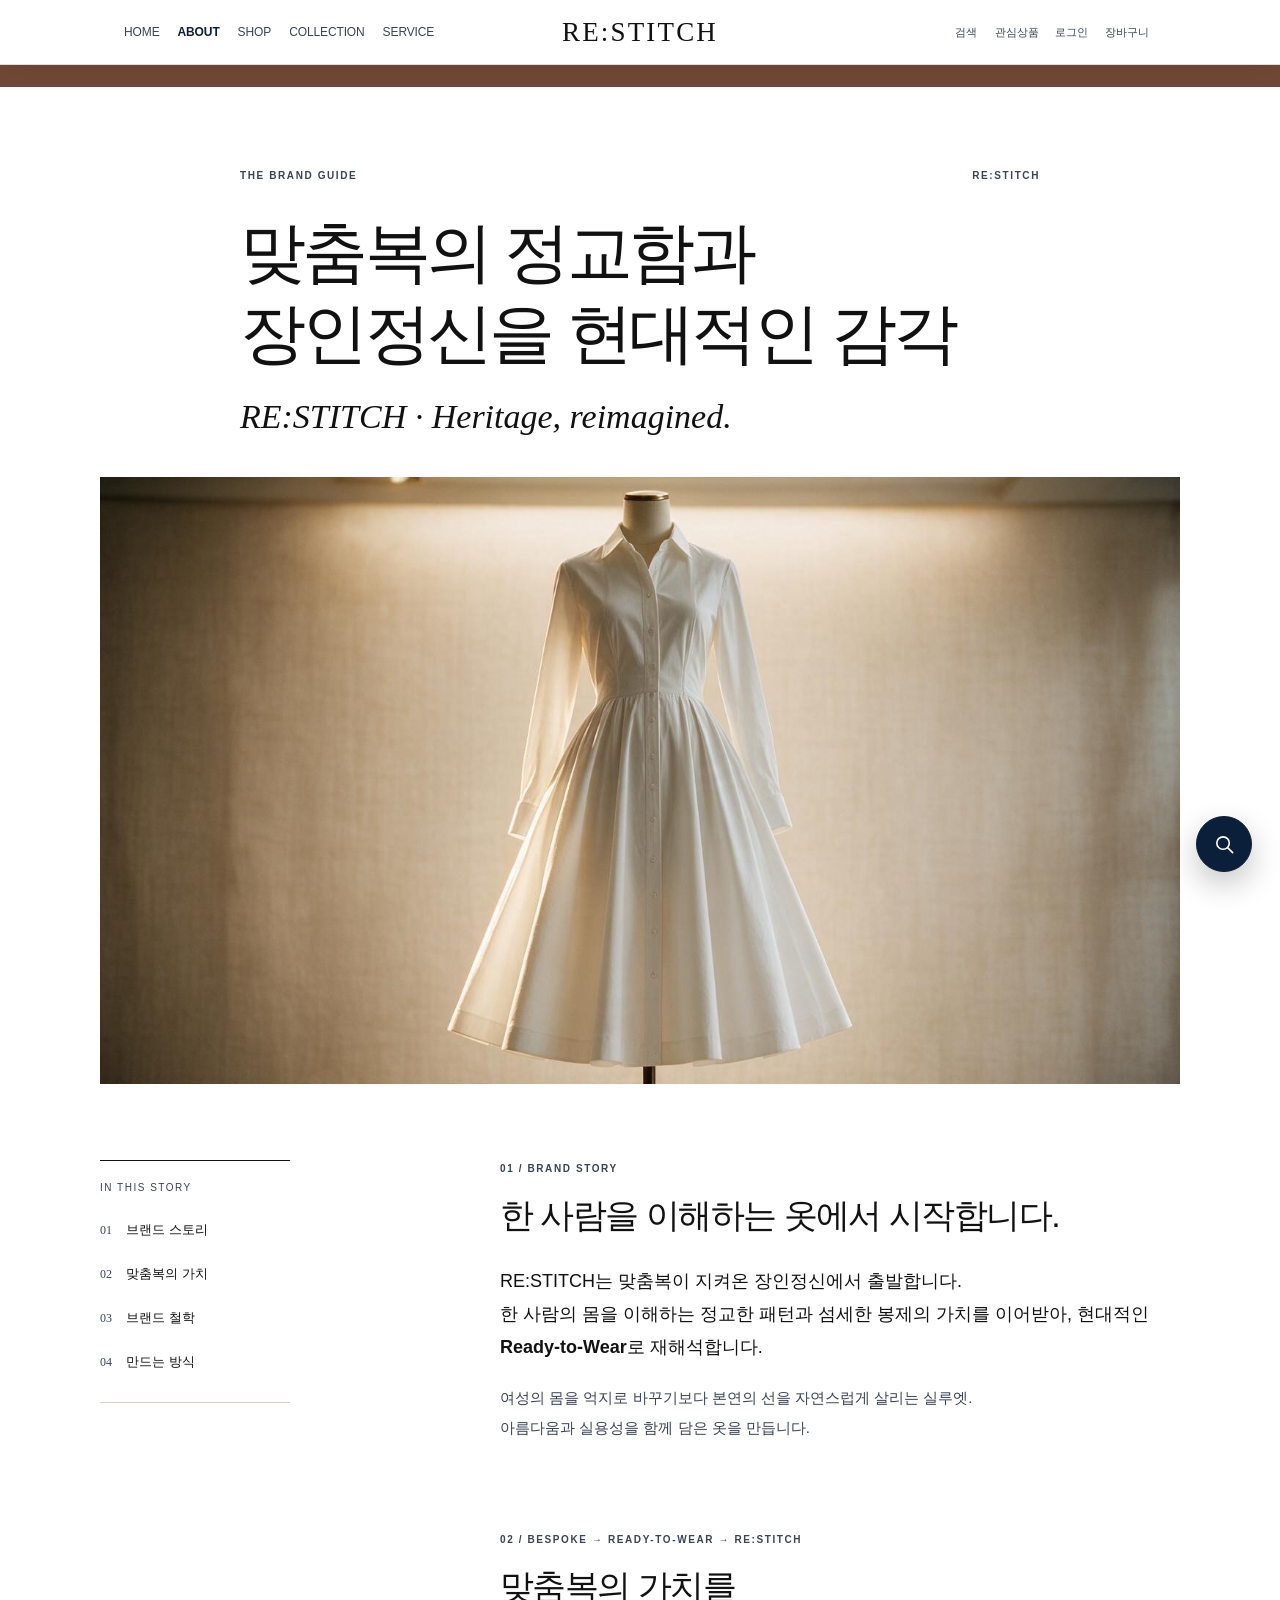
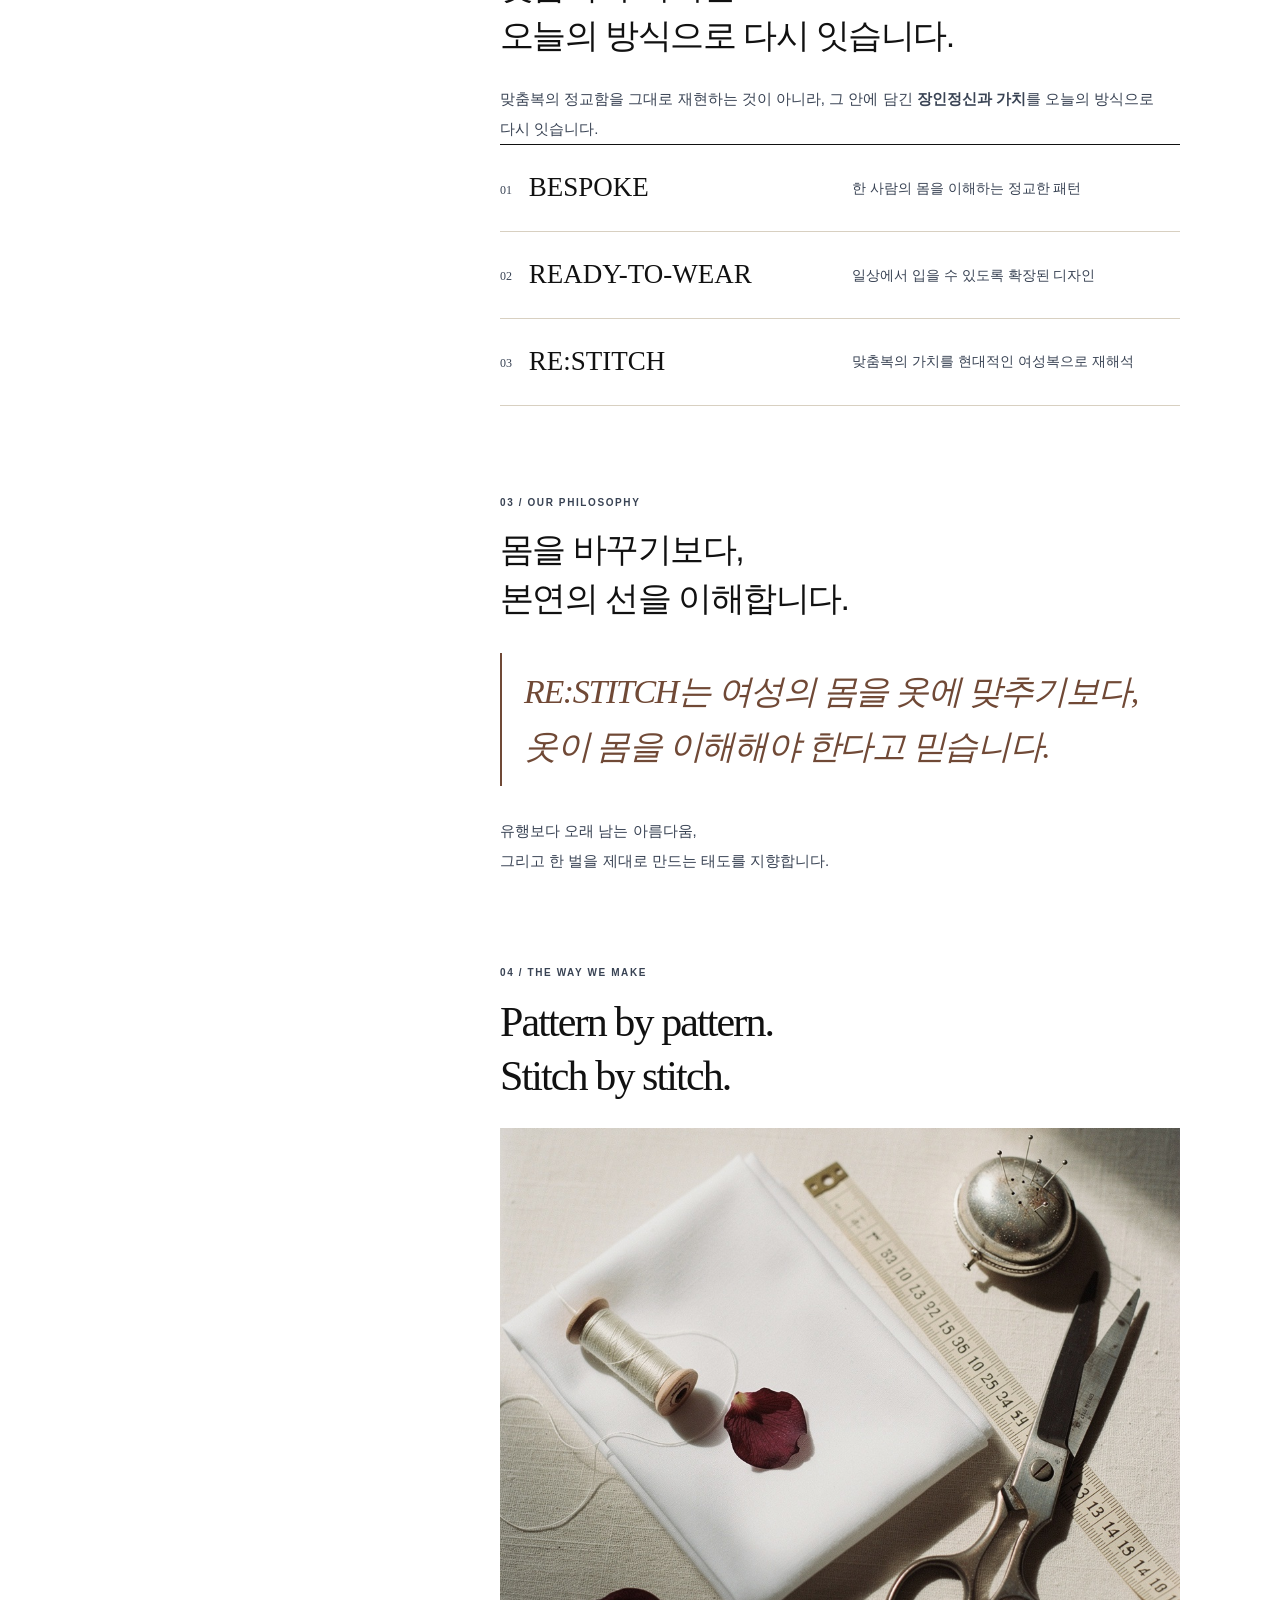
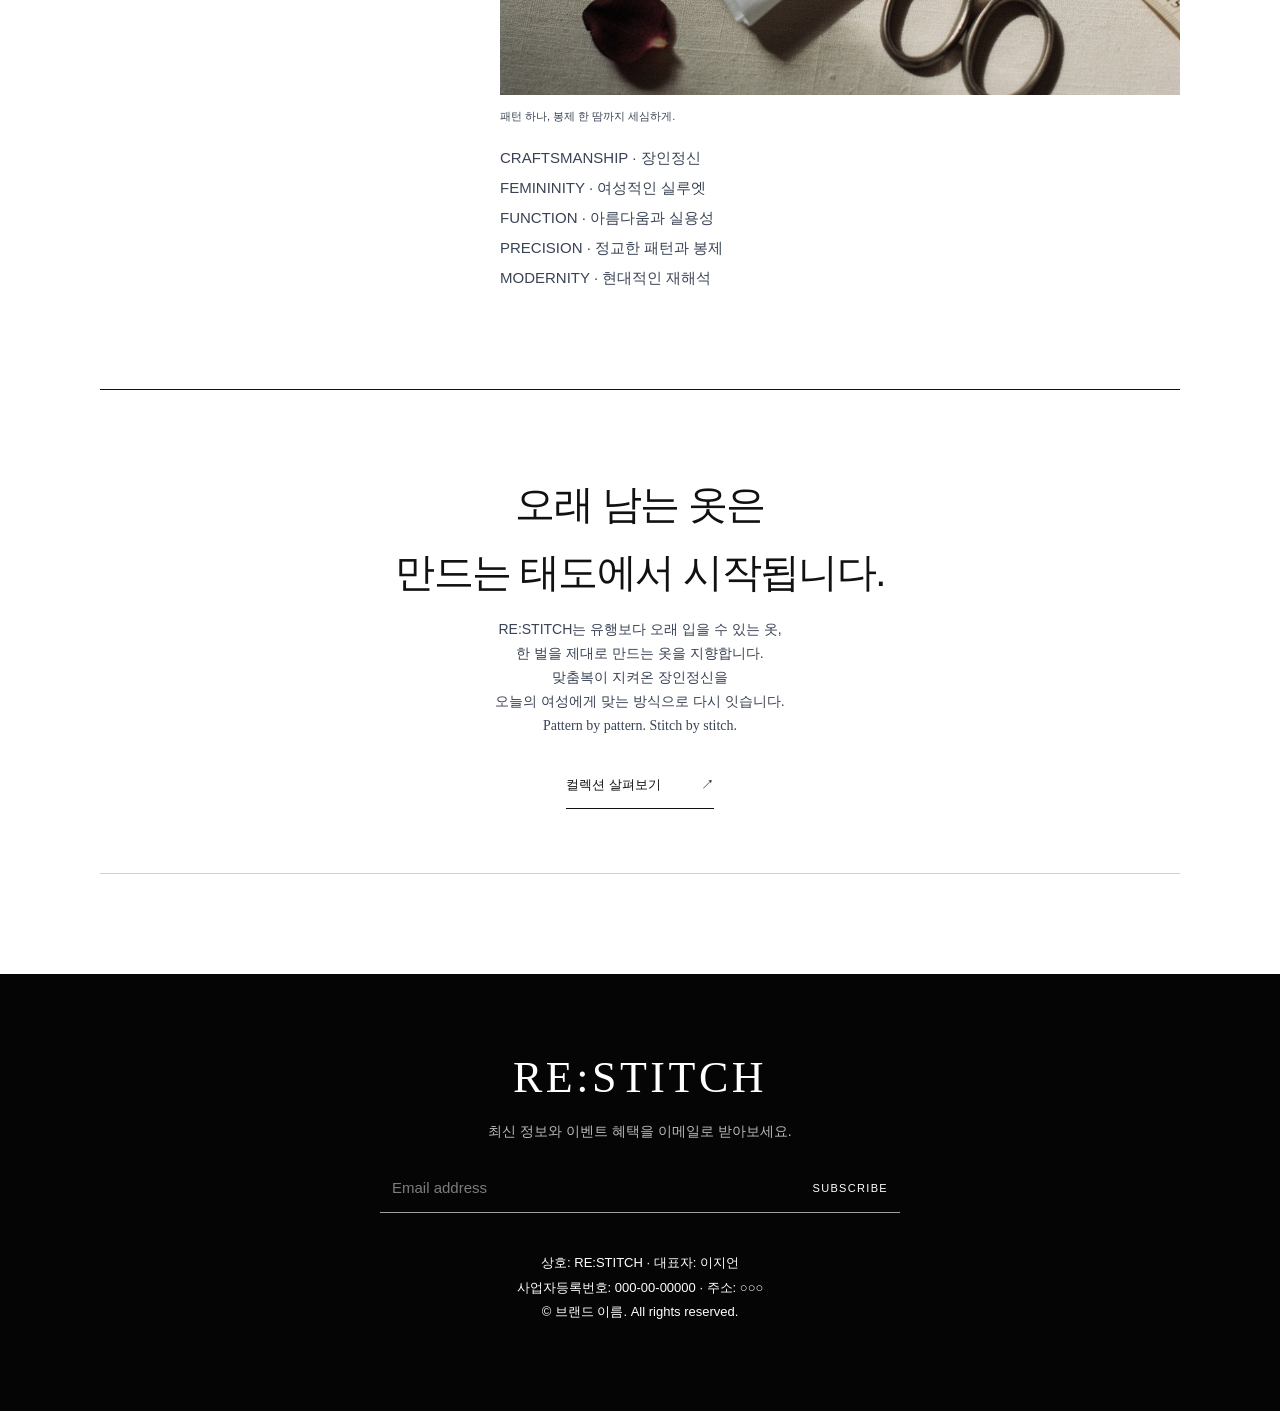
==== commit 4cf66e06: "[김민우] 전체 페이지 반응형 개선" ====
--- a/about.html
+++ b/about.html
@@ -39,7 +39,6 @@
       <p class="guide-label">THE BRAND GUIDE <span>RE:STITCH</span></p>
       <h1>맞춤복의 정교함과 장인정신을 현대적인 감각</h1>
       <p class="guide-subtitle">RE:STITCH · Heritage, reimagined.</p>
-      <p class="guide-deck">한 사람을 이해하는 옷에서 시작합니다.</p>
     </header>
 
     <figure class="guide-cover">
@@ -98,9 +97,8 @@
     </div>
 
     <section class="guide-next" aria-labelledby="guide-next-title">
-      <p class="guide-label">CLOSING</p>
       <h2 id="guide-next-title">오래 남는 옷은<br>만드는 태도에서 시작됩니다.</h2>
-      <p>RE:STITCH는 유행보다 오래 입을 수 있는 옷,<br>한 벌을 제대로 만드는 옷을 지향합니다.<br>맞춤복이 지켜온 장인정신을<br>오늘의 여성에게 맞는 방식으로 다시 잇습니다.<br>Pattern by pattern. Stitch by stitch.</p>
+      <p>RE:STITCH는 유행보다 오래 입을 수 있는 옷,<br>한 벌을 제대로 만드는 옷을 지향합니다.<br>맞춤복이 지켜온 장인정신을<br>오늘의 여성에게 맞는 방식으로 다시 잇습니다.<br><span class="guide-signature">Pattern by pattern. Stitch by stitch.</span></p>
       <a href="portfolio.html">컬렉션 살펴보기 <span aria-hidden="true">↗</span></a>
     </section>
   </main>
--- a/style.css
+++ b/style.css
@@ -276,8 +276,9 @@
 .home-gallery-intro p,
 .home-gallery-rule { position: relative; z-index: 1; }
 .home-gallery-intro strong { font-family: var(--font-brand); font-size: clamp(18px, 3.2vw, 32px); font-weight: 600; letter-spacing: .06em; color: color-mix(in srgb, var(--pure-white) 86%, transparent); white-space: nowrap; }
-.home-gallery-intro p { max-width: 720px; font-family: var(--font-brand); font-size: clamp(17px, 2.4vw, 25px); line-height: 1.35; color: color-mix(in srgb, var(--pure-white) 80%, transparent); }
-.home-gallery-rule { width: min(80vw, 740px); height: 3px; background: radial-gradient(circle, color-mix(in srgb, var(--pure-white) 72%, transparent) 1px, transparent 1.3px) 0 50% / 9px 3px repeat-x; }
+.home-gallery-intro p { max-width: 720px; font-family: var(--font-brand); font-size: clamp(17px, 2.4vw, 25px); line-height: 1.35; color: color-mix(in srgb, var(--pure-white) 80%, transparent); }
+.home-gallery-rule { width: min(80vw, 740px); height: 3px; background: radial-gradient(circle, color-mix(in srgb, var(--pure-white) 72%, transparent) 1px, transparent 1.3px) 0 50% / 9px 3px repeat-x; }
+.mobile-only { display: none; }
 .home-best-title { width: min(calc(100% - 44px), var(--maxw)); margin: 0 auto clamp(42px, 8vw, 84px); color: var(--brown); font-family: var(--font-brand); font-size: clamp(38px, 7vw, 76px); font-weight: 600; letter-spacing: .04em; line-height: 1; text-align: center; }
 .home-product-scroll { display: grid; width: 100%; gap: clamp(68px, 18vw, 110px); padding: 0 16px; }
 .home-scroll-image { position: relative; display: grid; width: min(62vw, 364px); max-width: 100%; color: var(--ink); text-decoration: none; justify-self: start; }
@@ -357,11 +358,11 @@
 
 /* 제품이 많아져도 한눈에 볼 수 있는 사진 중심 갤러리 */
 .catalog-search-band { width: min(100%, 1320px); margin: 0 auto; padding: 24px 22px 0; display: flex; justify-content: flex-end; background: var(--bg); }
-.catalog-page-search { width: min(100%, 178px); min-height: 42px; margin-left: auto; display: grid; grid-template-columns: minmax(0, 1fr) auto; overflow: hidden; border: 1px solid var(--line); border-radius: 999px; background: var(--bg); transition: width .28s ease, box-shadow .2s ease, border-color .2s ease; }
-.catalog-page-search input { min-width: 0; padding: 8px 7px 8px 14px; border: 0; background: transparent; color: var(--ink); font: inherit; font-size: 13px; }
-.catalog-page-search input:focus { outline: 0; }
-.catalog-page-search button { min-width: 58px; padding: 0 11px; border: 0; border-left: 1px solid var(--line); background: var(--banner-glow); color: var(--ink); font: inherit; font-size: 12px; letter-spacing: .6px; cursor: pointer; }
-.catalog-page-search:focus-within { width: min(100%, 320px); border-color: var(--accent); box-shadow: 0 0 0 2px color-mix(in srgb, var(--accent) 12%, transparent); }
+.catalog-page-search { width: min(100%, 178px); min-height: 42px; margin-left: auto; display: grid; grid-template-columns: minmax(0, 1fr) auto; overflow: hidden; border: 0; border-bottom: 1px solid var(--line); border-radius: 0; background: transparent; transition: width .28s ease, border-color .2s ease; }
+.catalog-page-search input { min-width: 0; padding: 8px 7px 8px 14px; border: 0; background: transparent; color: var(--ink); font: inherit; font-size: 13px; }
+.catalog-page-search input:focus { outline: 0; }
+.catalog-page-search button { min-width: 58px; padding: 0 11px; border: 0; background: transparent; color: var(--ink); font: inherit; font-size: 12px; letter-spacing: .6px; cursor: pointer; }
+.catalog-page-search:focus-within { width: min(100%, 320px); border-bottom-color: var(--ink); }
 .catalog-search-band + .product-showcase { padding-top: 40px; }
 .product-showcase { max-width: 1320px; }
 .product-showcase-head { display: flex; flex-wrap: wrap; align-items: flex-end; justify-content: space-between; gap: 12px 16px; margin-bottom: 20px; padding-bottom: 12px; border-bottom: 1px solid var(--line); }
@@ -401,9 +402,18 @@
 .product-grid .card-img::after { position: absolute; inset: 0; border: 0; content: ""; pointer-events: none; }
 .product-grid .card-img img { transition: transform .35s ease; }
 .product-grid .card h3 { overflow: hidden; margin-top: 3px; font-size: clamp(14px, 3.8vw, 17px); line-height: 1.45; text-overflow: ellipsis; white-space: nowrap; }
-.product-grid .card > p:not(.k):not(.price) { display: -webkit-box; overflow: hidden; line-height: 1.55; -webkit-box-orient: vertical; -webkit-line-clamp: 2; }
-.product-grid .card:focus-visible { outline: 3px solid var(--accent); outline-offset: 5px; }
-.product-empty { grid-column: 1 / -1; padding: 72px 20px; border-radius: var(--radius); background: var(--surface); color: var(--ink-soft); text-align: center; }
+.product-grid .card > p:not(.k):not(.price) { display: -webkit-box; overflow: hidden; line-height: 1.55; -webkit-box-orient: vertical; -webkit-line-clamp: 2; }
+.product-grid .card:focus-visible { outline: 3px solid var(--accent); outline-offset: 5px; }
+.product-empty { grid-column: 1 / -1; padding: 72px 20px; border-radius: var(--radius); background: var(--surface); color: var(--ink-soft); text-align: center; }
+
+@media (max-width: 719px) {
+  .product-grid .card .k { font-size: 9px; }
+  .product-grid .card h3 { font-size: 13px; }
+  .product-grid .card > p:not(.k):not(.price) { font-size: 11px; }
+  .home-gallery-rule { width: min(68vw, 290px); }
+  .home-gallery-intro p { font-size: 16px; }
+  .mobile-only { display: block; }
+}
 
 .tags { margin-top: 16px; display: grid; gap: 7px; }
 .tags span { display: block; padding: 0; border: 0; color: var(--ink-soft); font-size: 12px; line-height: 1.5; }
@@ -605,7 +615,7 @@
 .auth-switch a.active { color: var(--ink); border-bottom-color: var(--ink); font-weight: 500; }
 .auth-card { width: min(100%, 560px); margin: 0 auto; padding: 58px 0 0; }
 .auth-eyebrow { color: var(--ink-soft); font-size: 10px; letter-spacing: .24em; text-align: center; }
-.auth-card h1 { margin-top: 10px; font-family: var(--font-elegant-ko); font-size: clamp(30px, 8vw, 42px); font-weight: 400; line-height: 1.2; text-align: center; }
+.auth-card h1 { margin-top: 10px; font-family: var(--font-brand); font-size: clamp(28px, 5vw, 42px); font-weight: 500; line-height: 1.2; text-align: center; }
 .auth-intro { max-width: 440px; margin: 18px auto 42px; color: var(--ink-soft); font-size: 13px; line-height: 1.8; text-align: center; }
 .auth-form { display: grid; gap: 24px; }
 .auth-field { display: grid; gap: 8px; }
@@ -623,7 +633,96 @@
 .auth-choice input, .auth-check input { width: 15px; height: 15px; margin-top: 2px; accent-color: var(--ink); }
 .auth-field-grid { display: grid; grid-template-columns: 1fr; gap: 24px; }
 .auth-form-row { display: flex; align-items: center; justify-content: space-between; gap: 12px; }
-.auth-form-row a { color: var(--ink-soft); font-size: 11px; }
+.auth-form-row a { color: var(--ink-soft); font-size: 11px; }
+.auth-form-row { flex-wrap: wrap; }
+
+/* ===== 모든 화면 크기에서 가로 넘침을 막는 반응형 보정 ===== */
+html,
+body { overflow-x: hidden; }
+
+img,
+video,
+iframe,
+svg { max-width: 100%; }
+
+table { max-width: 100%; }
+.portfolio-content table,
+.product-rich-text table { display: block; overflow-x: auto; width: 100%; }
+
+.home-gallery-intro strong { white-space: normal; }
+.home-hero-copy { max-width: calc(100% - 36px); }
+.service-entry-copy,
+.service-entry-copy strong,
+.service-entry-copy > span { min-width: 0; overflow-wrap: anywhere; }
+
+@media (max-width: 719px) {
+  .nav-inner { width: 100%; padding-inline: 8px; }
+  .nav .logo { left: 50%; font-size: 20px; transform: translateX(-50%); }
+  .nav-actions { gap: 0; }
+  .nav-actions button { width: 34px; min-width: 34px; padding-inline: 2px; }
+  .nav-actions svg { width: 18px; height: 18px; }
+
+  .page-head { padding-inline: 16px; }
+  .product-category-links a { min-width: 0; padding-inline: 2px; font-size: clamp(8px, 2.5vw, 14px); letter-spacing: -.04em; }
+  .catalog-search-band { padding-inline: 16px; }
+  .catalog-page-search { width: min(100%, 220px); }
+
+  .section { width: 100%; padding-inline: 16px; }
+  .product-hero { gap: 24px; }
+  .product-title-row { flex-wrap: wrap; }
+  .product-title-row h1 { flex: 1 1 100%; }
+  .product-wishlist { margin-top: 0; }
+  .product-info-squares { margin-top: 56px; }
+
+  .faq-sidebar { position: static; }
+  .faq-sidebar a { max-width: 100%; overflow-wrap: anywhere; }
+  .email-inquiry-page { width: 100%; padding-inline: 16px; }
+  .email-inquiry-form legend { font-size: 20px; }
+
+  .guide-intro { padding-inline: 4px; }
+  .guide-intro > .guide-label { align-items: flex-start; }
+  .guide-intro h1,
+  .guide-subtitle,
+  .guide-chapter h2,
+  .guide-chapter blockquote { overflow-wrap: anywhere; }
+  .guide-layout { gap: 34px; }
+  .guide-index { position: static; }
+
+  .portfolio-hero { grid-template-columns: repeat(2, minmax(0, 1fr)); }
+  .portfolio-content { width: 100%; }
+  .portfolio-content pre { max-width: 100%; overflow-x: auto; }
+}
+
+/* 720px 부근에서는 데스크톱 메뉴가 좁아지므로 햄버거 메뉴를 유지합니다. */
+@media (min-width: 720px) and (max-width: 900px) {
+  .nav-inner { padding-inline: 12px; }
+  .nav .logo { left: 50%; font-size: 24px; transform: translateX(-50%); }
+  .nav-toggle { display: block; }
+  .nav-menu {
+    position: absolute;
+    top: calc(100% + 1px);
+    right: 12px;
+    left: 12px;
+    display: flex;
+    width: auto;
+    padding: 12px 18px 18px;
+    flex-direction: column;
+    background: var(--bg);
+    border: 1px solid var(--line);
+    border-radius: 0 0 18px 18px;
+    box-shadow: 0 24px 50px color-mix(in srgb, var(--ink) 14%, transparent);
+    opacity: 0;
+    visibility: hidden;
+    transform: translateY(-8px);
+    pointer-events: none;
+  }
+  .nav-menu.open { opacity: 1; visibility: visible; transform: translateY(0); pointer-events: auto; }
+  .nav-menu a { padding: 12px 2px; border-top: 1px solid var(--line); font-size: 15px; }
+  .nav-actions span { display: none; }
+  .nav-actions button { width: 38px; min-width: 38px; padding: 0; }
+  .nav-actions svg { display: block; width: 19px; height: 19px; }
+  .product-category-links a { padding-inline: 4px; font-size: clamp(9px, 1.6vw, 14px); }
+}
 .auth-submit { width: 100%; min-height: 50px; margin-top: 10px; border: 1px solid var(--ink); background: var(--ink); color: var(--bg); font: inherit; font-size: 13px; font-weight: 700; cursor: pointer; }
 .auth-submit:hover, .auth-submit:focus-visible { background: transparent; color: var(--ink); }
 .auth-status { min-height: 24px; color: #7b3f39; font-size: 12px; text-align: center; }
@@ -1111,14 +1210,19 @@
 .guide-values dt { font-family: var(--font-editorial); font-size: 27px; line-height: 1.4; }
 .guide-values dt > span { margin-right: 10px; color: var(--ink-soft); font-size: 12px; vertical-align: middle; }
 .guide-values small { display: block; margin-top: 6px; font-family: var(--font-main); font-size: 12px; }
-.guide-values dd { margin-top: 12px; color: var(--ink-soft); font-size: 14px; line-height: 1.9; word-break: keep-all; }
-.guide-chapter blockquote { margin: 30px 0; padding: 12px 0 12px 22px; border-left: 2px solid var(--brown); color: var(--brown); font-size: clamp(24px, 3.5vw, 34px); font-weight: 400; line-height: 1.6; letter-spacing: -.04em; }
+.guide-values dd { margin-top: 12px; color: var(--ink-soft); font-size: 14px; line-height: 1.9; word-break: keep-all; }
+.guide-craft h2 { font-family: var(--font-editorial); font-size: clamp(34px, 4vw, 42px); font-weight: 500; line-height: 1.3; }
+.guide-chapter blockquote { margin: 30px 0; padding: 12px 0 12px 22px; border-left: 2px solid var(--brown); color: var(--brown); font-family: var(--font-editorial); font-size: clamp(24px, 3.5vw, 34px); font-weight: 400; font-style: italic; line-height: 1.6; letter-spacing: -.04em; }
+@media (max-width: 719px) {
+  .guide-chapter blockquote { font-size: 15px; line-height: 1.7; letter-spacing: -.02em; }
+}
 .guide-craft img { width: 100%; height: auto; aspect-ratio: 6 / 5; object-fit: cover; }
 .guide-craft figcaption { margin-top: 12px; color: var(--ink-soft); font-size: 11px; }
 .guide-next { margin: 8px 0 72px; padding: 44px 12px; border-top: 1px solid var(--ink); border-bottom: 1px solid var(--line); text-align: center; }
 .guide-next h2 { margin-top: 16px; font-size: clamp(26px, 4vw, 40px); font-weight: 500; letter-spacing: -.04em; word-break: keep-all; }
-.guide-next > p:not(.guide-label) { margin-top: 12px; color: var(--ink-soft); font-size: 14px; word-break: keep-all; }
-.guide-next a { display: inline-flex; align-items: center; justify-content: space-between; gap: 40px; min-height: 48px; margin-top: 24px; padding: 8px 0; border-bottom: 1px solid var(--ink); font-size: 13px; text-decoration: none; }
+.guide-next > p:not(.guide-label) { margin-top: 12px; color: var(--ink-soft); font-size: 14px; word-break: keep-all; }
+.guide-signature { font-family: var(--font-editorial); }
+.guide-next a { display: inline-flex; align-items: center; justify-content: space-between; gap: 40px; min-height: 48px; margin-top: 24px; padding: 8px 0; border-bottom: 1px solid var(--ink); font-size: 13px; text-decoration: none; }
 
 /* FAQ 배너에는 첫 화면의 대표 드레스 이미지를 같은 비율감으로 사용합니다. */
 .page-head.brand-banner.faq-page-head {
@@ -1169,6 +1273,81 @@
 .service-contact-socials a { display: grid; width: 28px; height: 28px; color: var(--ink); place-items: center; }
 .service-contact-socials svg { width: 23px; height: 23px; fill: none; stroke: currentColor; stroke-width: 1.5; }
 .service-contact-socials a:last-child svg { fill: currentColor; stroke: none; }
-.service-contact-list .service-faq-link { position: static; display: inline-block; margin-top: 8px; color: var(--ink); font-size: 17px; }
+.service-contact-list .service-faq-link { position: static; display: inline-block; margin-top: 8px; color: var(--ink); font-size: 17px; }
+
+/* ===== 최종 반응형 안전장치: 공통 스타일보다 뒤에서 화면별로 적용 ===== */
+html,
+body { overflow-x: hidden; }
+img,
+video,
+iframe,
+svg { max-width: 100%; }
+.portfolio-content table,
+.product-rich-text table { display: block; max-width: 100%; overflow-x: auto; }
+.home-gallery-intro strong { white-space: normal; }
+.service-entry-copy,
+.service-entry-copy strong,
+.service-entry-copy > span { min-width: 0; overflow-wrap: anywhere; }
+.auth-form-row { flex-wrap: wrap; }
+
+@media (max-width: 719px) {
+  .nav-inner { width: 100%; padding-inline: 8px; }
+  .nav .logo { left: 50%; font-size: 20px; transform: translateX(-50%); }
+  .nav-actions { gap: 0; }
+  .nav-actions button { width: 34px; min-width: 34px; padding-inline: 2px; }
+  .nav-actions svg { width: 18px; height: 18px; }
+  .page-head { padding-inline: 16px; }
+  .product-category-links a { min-width: 0; padding-inline: 2px; font-size: clamp(8px, 2.5vw, 14px); letter-spacing: -.04em; }
+  .catalog-search-band { padding-inline: 16px; }
+  .catalog-page-search { width: min(100%, 220px); }
+  .section { width: 100%; padding-inline: 16px; }
+  .product-title-row { flex-wrap: wrap; }
+  .product-title-row h1 { flex: 1 1 100%; }
+  .product-wishlist { margin-top: 0; }
+  .product-info-squares { margin-top: 56px; }
+  .faq-sidebar { position: static; }
+  .faq-sidebar a { max-width: 100%; overflow-wrap: anywhere; }
+  .email-inquiry-page { width: 100%; padding-inline: 16px; }
+  .email-inquiry-form legend { font-size: 20px; }
+  .guide-intro { padding-inline: 4px; }
+  .guide-intro h1,
+  .guide-subtitle,
+  .guide-chapter h2,
+  .guide-chapter blockquote { overflow-wrap: anywhere; }
+  .guide-layout { gap: 34px; }
+  .guide-index { position: static; }
+  .portfolio-content { width: 100%; }
+  .portfolio-content pre { max-width: 100%; overflow-x: auto; }
+}
+
+@media (min-width: 720px) and (max-width: 900px) {
+  .nav-inner { padding-inline: 12px; }
+  .nav .logo { left: 50%; font-size: 24px; transform: translateX(-50%); }
+  .nav-toggle { display: block; }
+  .nav-menu {
+    position: absolute;
+    top: calc(100% + 1px);
+    right: 12px;
+    left: 12px;
+    display: flex;
+    width: auto;
+    padding: 12px 18px 18px;
+    flex-direction: column;
+    background: var(--bg);
+    border: 1px solid var(--line);
+    border-radius: 0 0 18px 18px;
+    box-shadow: 0 24px 50px color-mix(in srgb, var(--ink) 14%, transparent);
+    opacity: 0;
+    visibility: hidden;
+    transform: translateY(-8px);
+    pointer-events: none;
+  }
+  .nav-menu.open { opacity: 1; visibility: visible; transform: translateY(0); pointer-events: auto; }
+  .nav-menu a { padding: 12px 2px; border-top: 1px solid var(--line); font-size: 15px; }
+  .nav-actions span { display: none; }
+  .nav-actions button { width: 38px; min-width: 38px; padding: 0; }
+  .nav-actions svg { display: block; width: 19px; height: 19px; }
+  .product-category-links a { padding-inline: 4px; font-size: clamp(9px, 1.6vw, 14px); }
+}
 @media (min-width: 720px) { .service-contact-layout { grid-template-columns: minmax(0, 7fr) minmax(220px, 3fr); gap: clamp(42px, 6vw, 84px); } .service-contact-list { border-left: 1px solid var(--line); padding: 4px 0 0 clamp(28px, 4vw, 56px); } .service-form-grid { grid-template-columns: repeat(2, minmax(0, 1fr)); column-gap: 28px; } } \n\n/* Home fade-in and topbar hover correction */\n.home-next-plan-scroll > h2,\n.home-next-plan-card { will-change: opacity, transform; }\n.nav-actions a:hover,\n.nav-actions a:focus-visible,\n.nav-actions button:hover,\n.nav-actions button:focus-visible,\n.nav-actions button { border-radius: 0 !important; }\n.nav-actions a:hover,\n.nav-actions a:focus-visible,\n.nav-actions button:hover,\n.nav-actions button:focus-visible { background: transparent !important; outline: 0 !important; box-shadow: none !important; }\n
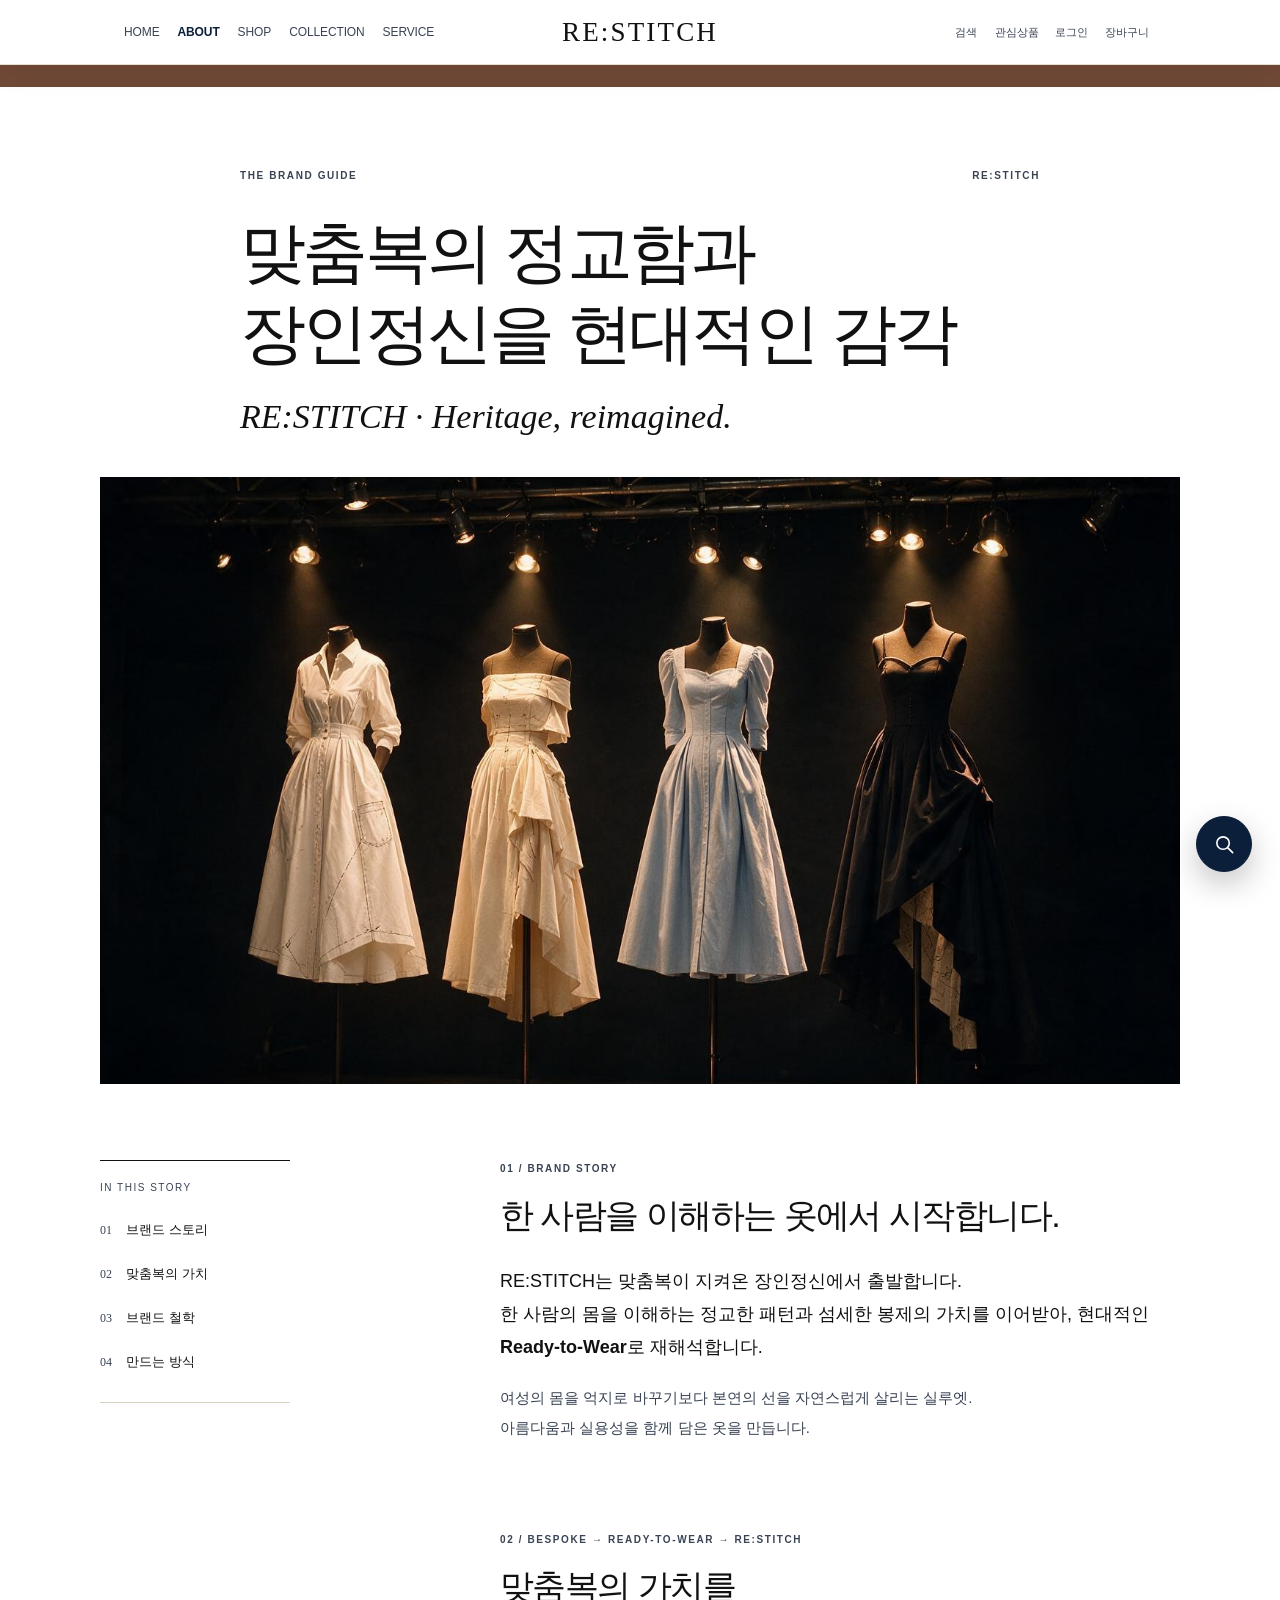
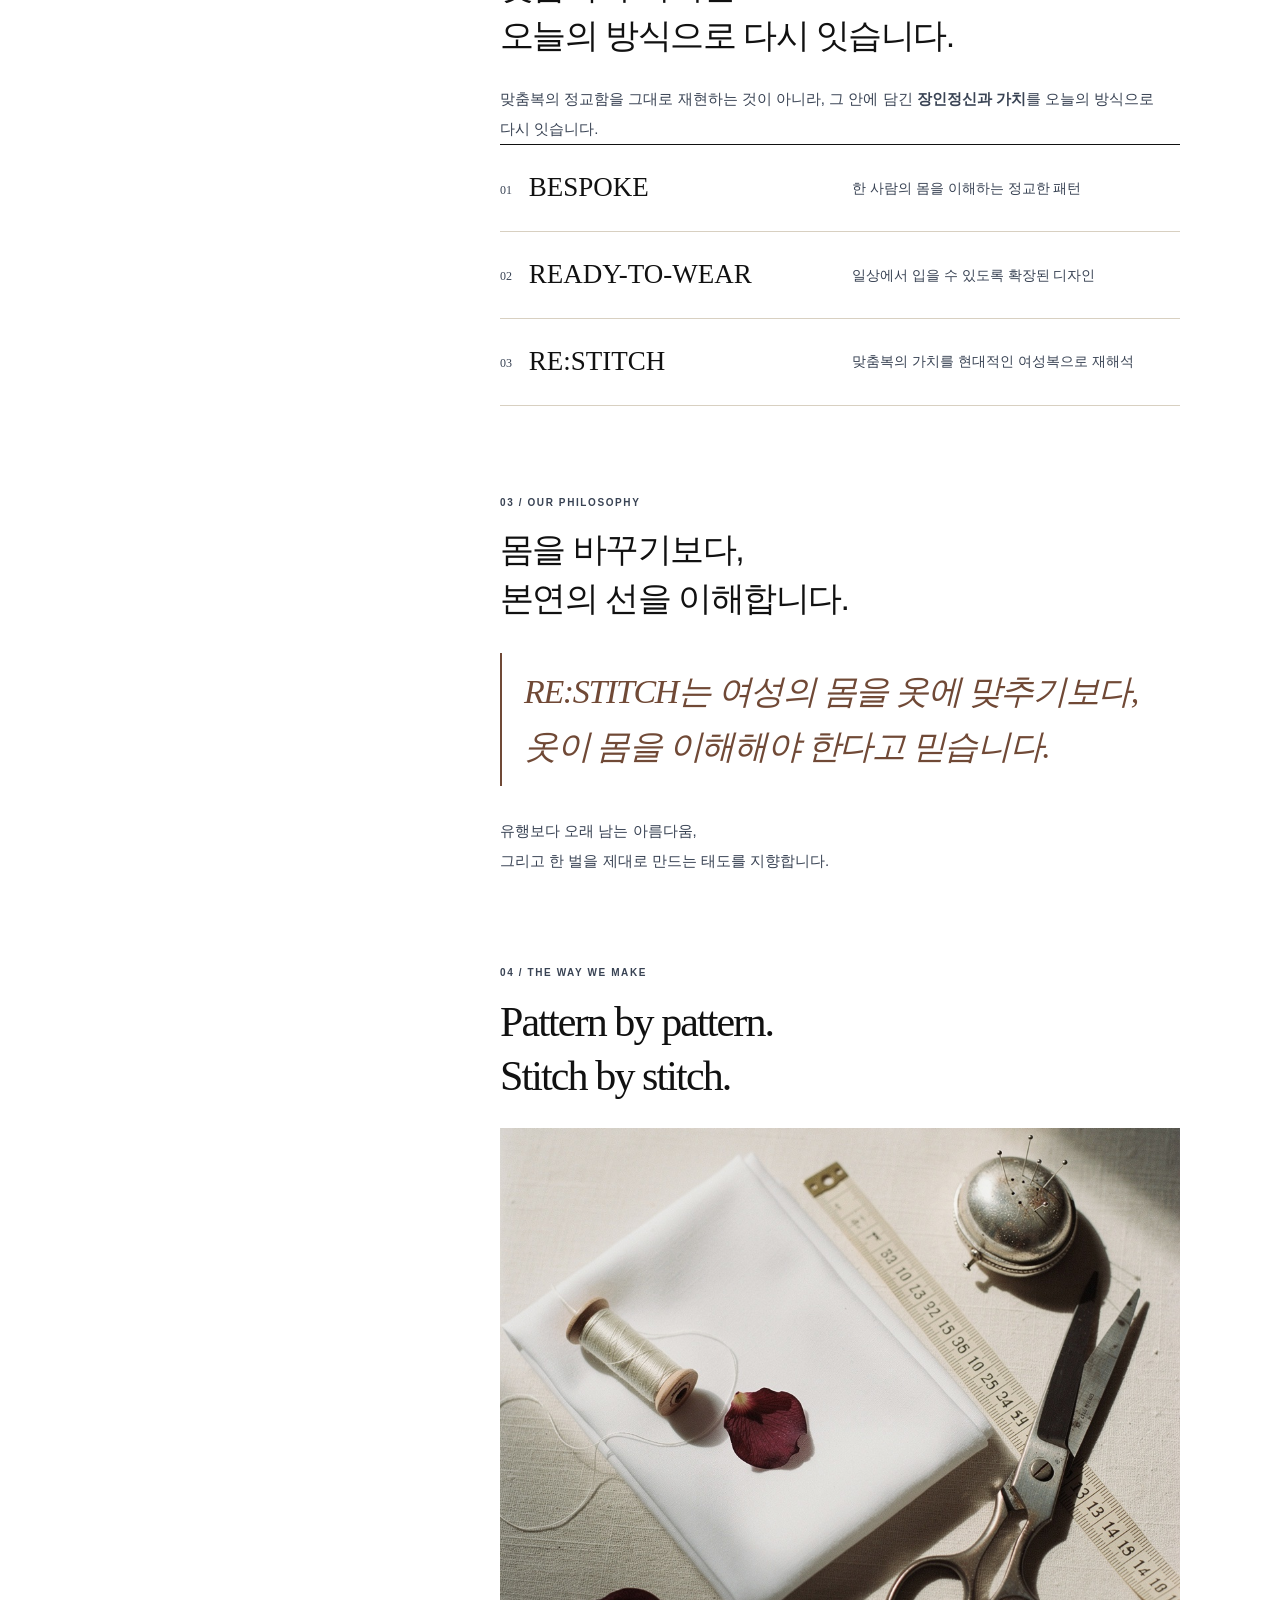
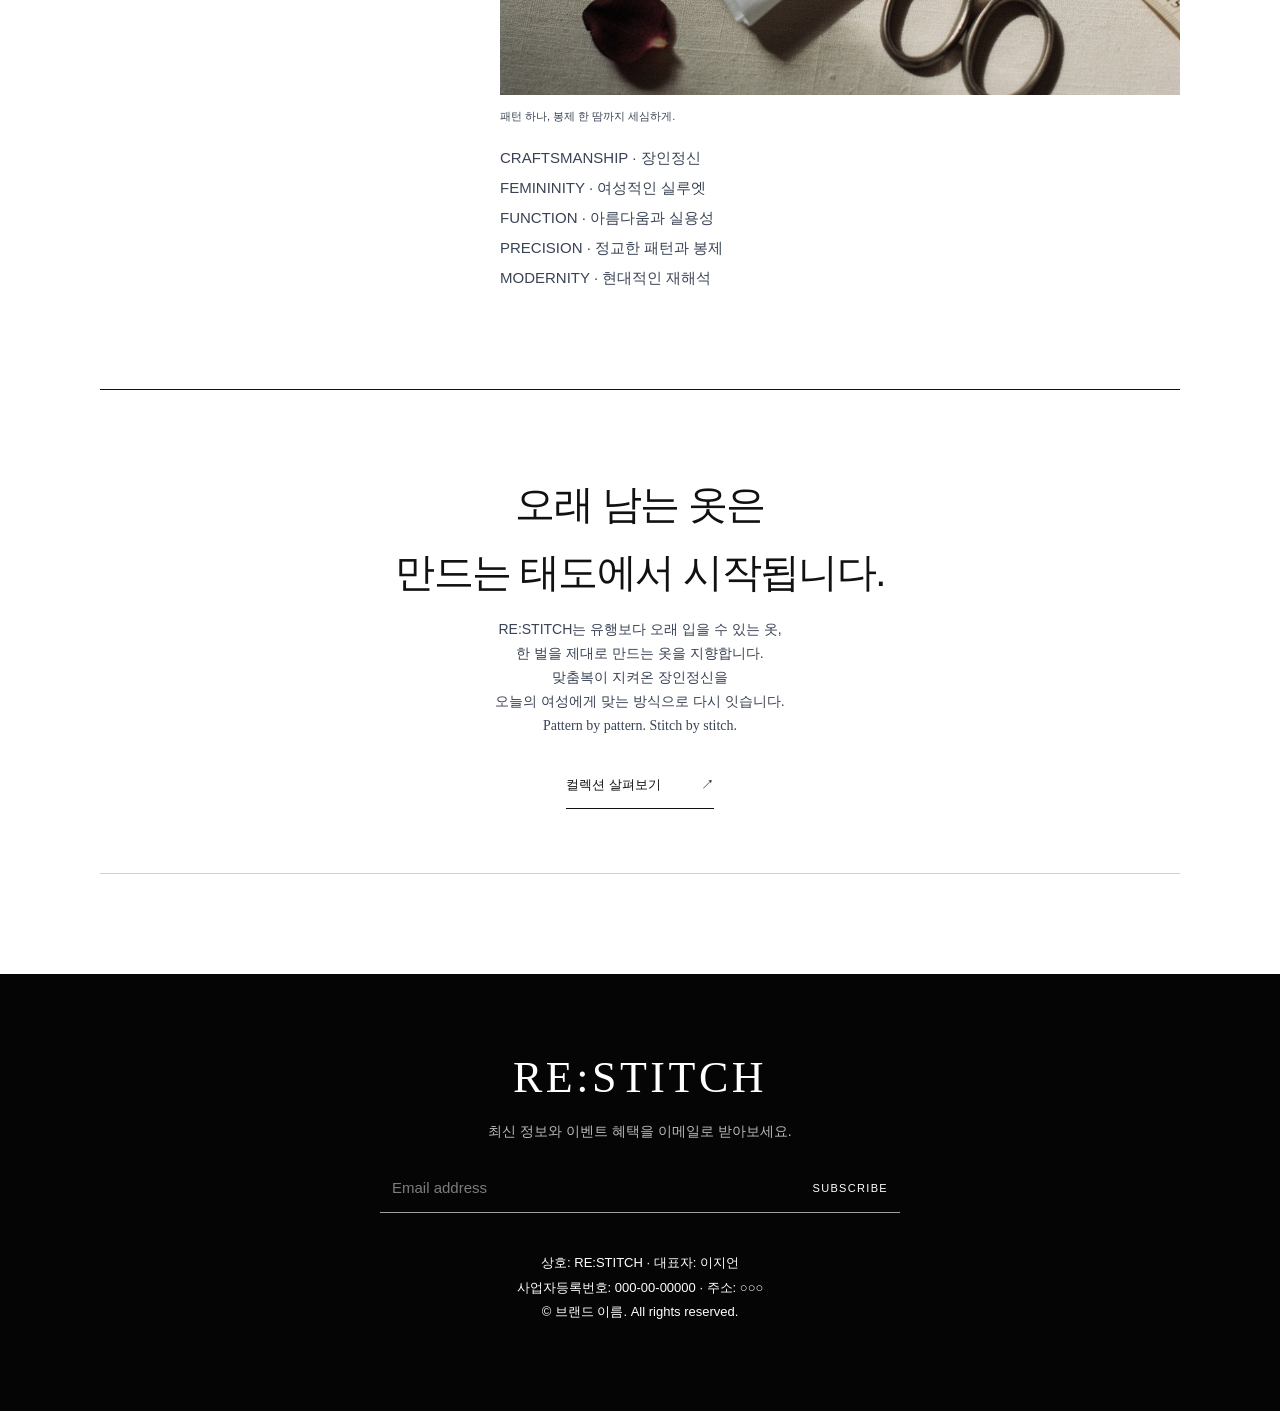
==== commit d90f1f11: "[김민우] 제품 이미지 및 홈 화면 개선" ====
--- a/about.html
+++ b/about.html
@@ -4,7 +4,7 @@
   <meta name="viewport" content="width=device-width, initial-scale=1.0">
   <title>브랜드 소개 — RE:STITCH</title>
   <meta name="description" content="RE:STITCH는 맞춤복이 지켜온 장인정신에서 출발합니다.한 사람의 몸을 이해하는 정교한 패턴과 섬세한 봉제의 가치를 이어받아, 현대적인 Ready-to-Wear로 재해석합니다.">
-  <link rel="stylesheet" href="style.css?v=20260911-about-copy">
+  <link rel="stylesheet" href="style.css?v=20260917-about-sticky">
 </head>
 <body>
 
@@ -42,7 +42,7 @@
     </header>
 
     <figure class="guide-cover">
-      <img src="images/restitch-home-hero.jpg" alt="자연스러운 빛 아래 놓인 아이보리 셔츠 드레스" width="1472" height="832" fetchpriority="high">
+      <img src="images/about-cover.jpg" alt="어두운 전시장에 놓인 네 벌의 드레스" width="1472" height="832" fetchpriority="high">
     </figure>
 
     <div class="guide-layout">
--- a/style.css
+++ b/style.css
@@ -8,8 +8,9 @@
   --ink: #111111;       /* 기본 글자색 */
   --ink-soft: #394354;  /* 보조 글자색 */
   --accent: #0b1f3a;    /* 딥 네이비 버튼·포인트 */
-  --teal: #087f7a;      /* 보조 강조색 */
-  --brown: #704936;     /* 따뜻한 제목 포인트 */
+  --teal: #087f7a;      /* 보조 강조색 */
+  --pattern-gray: #808080; /* 홈 하단 격자·점자 패턴용 중성 회색 */
+  --brown: #704936;     /* 따뜻한 제목 포인트 */
   --line: #d8d0c1;      /* 테두리 선 */
   --pure-white: #ffffff;
   --pure-black: #050505;
@@ -152,7 +153,7 @@
 .header-search-control input::placeholder { color: color-mix(in srgb, var(--ink-soft) 72%, transparent); }
 .header-search-control input:focus { outline: 0; }
 .header-search-control button { min-width: 72px; min-height: 56px; padding: 0 16px; border: 0; background: var(--ink); color: var(--bg); font: inherit; font-size: 12px; font-weight: 600; cursor: pointer; }
-.header-search-control button:hover, .header-search-control button:focus-visible { background: var(--ink-soft); outline: 0; }
+.header-search-control button:hover, .header-search-control button:focus-visible { background: var(--pure-white); color: var(--pure-black); outline: 0; }
 .header-search-hint { margin-top: 12px; color: var(--ink-soft); font-size: 11px; }
 .header-search-recommend { margin-top: 34px; padding-top: 22px; border-top: 1px solid var(--line); }
 .header-search-recommend > p { color: var(--ink-soft); font-size: 10px; letter-spacing: .15em; }
@@ -234,7 +235,7 @@
 .email-inquiry-agreements { display: grid; gap: 14px; margin-top: 44px; }
 .email-inquiry-agreements label { min-height: 44px; display: flex; align-items: center; gap: 12px; color: var(--ink); font-size: 15px; cursor: pointer; }
 .email-inquiry-agreements input { width: 22px; height: 22px; accent-color: var(--accent); }
-.email-inquiry-submit { min-width: 160px; min-height: 56px; margin-top: 36px; padding: 14px 28px; border: 0; background: var(--accent); color: var(--bg); font: inherit; font-weight: 700; cursor: pointer; }
+.email-inquiry-submit { min-width: 160px; min-height: 56px; margin-top: 36px; padding: 14px 28px; border: 0; background: var(--pure-black); color: var(--bg); font: inherit; font-weight: 700; cursor: pointer; }
 .email-inquiry-status { min-height: 26px; margin-top: 14px; color: var(--ink-soft); font-size: 14px; }
 
 /* ===== 히어로 (홈 첫 화면) ===== */
@@ -278,8 +279,27 @@
 .home-gallery-intro strong { font-family: var(--font-brand); font-size: clamp(18px, 3.2vw, 32px); font-weight: 600; letter-spacing: .06em; color: color-mix(in srgb, var(--pure-white) 86%, transparent); white-space: nowrap; }
 .home-gallery-intro p { max-width: 720px; font-family: var(--font-brand); font-size: clamp(17px, 2.4vw, 25px); line-height: 1.35; color: color-mix(in srgb, var(--pure-white) 80%, transparent); }
 .home-gallery-rule { width: min(80vw, 740px); height: 3px; background: radial-gradient(circle, color-mix(in srgb, var(--pure-white) 72%, transparent) 1px, transparent 1.3px) 0 50% / 9px 3px repeat-x; }
+.brand-best-collage { display: none; }
+.brand-best-group { position: relative; width: min(100%, 500px); overflow: visible; }
+.brand-best-group-left { aspect-ratio: .92 / 1; }
+.brand-best-group-right { aspect-ratio: .77 / 1; }
+.brand-best-group-left { justify-self: end; }
+.brand-best-group-right { justify-self: start; }
+.brand-best-group figure { margin: 0; overflow: visible; background: var(--surface); }
+.brand-best-main { position: absolute; top: 0; right: 14%; left: 14%; z-index: 1; }
+.brand-best-detail { position: absolute; z-index: 2; width: 22%; border: 0; }
+.brand-best-group-left .brand-best-detail-one,
+.brand-best-group-right .brand-best-detail-one { width: 44%; }
+.brand-best-group-left .brand-best-detail-one { width: 36%; }
+.brand-best-detail img { display: block; width: 100%; height: auto; object-fit: contain; }
+.brand-best-main img { display: block; width: 100%; height: auto; object-fit: contain; }
+.brand-best-group-left .brand-best-detail-one { top: -8%; left: 0; }
+.brand-best-group-left .brand-best-detail-two { top: 55%; left: 0; bottom: auto; }
+.brand-best-group-right .brand-best-detail-one { top: 17%; right: 0; }
+.brand-best-group-right .brand-best-detail-two { top: 60%; right: 0; bottom: auto; }
 .mobile-only { display: none; }
-.home-best-title { width: min(calc(100% - 44px), var(--maxw)); margin: 0 auto clamp(42px, 8vw, 84px); color: var(--brown); font-family: var(--font-brand); font-size: clamp(38px, 7vw, 76px); font-weight: 600; letter-spacing: .04em; line-height: 1; text-align: center; }
+.home-best-title { position: relative; width: min(calc(100% - 44px), var(--maxw)); margin: 0 auto clamp(42px, 8vw, 84px); padding-top: 28px; color: var(--brown); font-family: var(--font-brand); font-size: clamp(19px, 3.5vw, 38px); font-weight: 300; letter-spacing: .04em; line-height: 1; text-align: center; }
+.home-best-title::before { position: absolute; top: 0; left: 50%; width: 100vw; border-top: 1px solid color-mix(in srgb, currentColor 50%, transparent); content: ""; transform: translateX(-50%); }
 .home-product-scroll { display: grid; width: 100%; gap: clamp(68px, 18vw, 110px); padding: 0 16px; }
 .home-scroll-image { position: relative; display: grid; width: min(62vw, 364px); max-width: 100%; color: var(--ink); text-decoration: none; justify-self: start; }
 .home-scroll-image:nth-child(even) { justify-self: end; }
@@ -295,11 +315,11 @@
 .home-card-label { color: var(--teal); font-size: 11px; letter-spacing: .14em; }
 .home-card-info h3 { margin-top: 4px; font-size: clamp(17px, 2vw, 22px); line-height: 1.35; }
 .home-next-plan { position: relative; width: 100%; margin: clamp(130px, 17vw, 220px) auto 0; padding: clamp(58px, 8vw, 110px) 0 clamp(96px, 12vw, 170px); overflow: hidden; background-color: var(--pure-white); }
-.home-next-plan::before { position: absolute; inset: 0; opacity: .52; background-image: repeating-linear-gradient(135deg, transparent 0 54px, color-mix(in srgb, var(--accent) 10%, transparent) 54px 55px, transparent 55px 108px), repeating-linear-gradient(45deg, transparent 0 54px, color-mix(in srgb, var(--accent) 6.5%, transparent) 54px 55px, transparent 55px 108px), radial-gradient(circle, color-mix(in srgb, var(--teal) 15%, transparent) 1px, transparent 1.5px); background-position: 0 0, 0 0, 0 0; background-size: auto, auto, 14px 14px; -webkit-mask-image: linear-gradient(to bottom, transparent 0%, color-mix(in srgb, var(--pure-black) 20%, transparent) 10%, #000 30%, #000 100%); mask-image: linear-gradient(to bottom, transparent 0%, color-mix(in srgb, var(--pure-black) 20%, transparent) 10%, #000 30%, #000 100%); content: ""; pointer-events: none; }
+.home-next-plan::before { position: absolute; inset: 0; opacity: .52; background-image: repeating-linear-gradient(135deg, transparent 0 54px, color-mix(in srgb, var(--pattern-gray) 10%, transparent) 54px 55px, transparent 55px 108px), repeating-linear-gradient(45deg, transparent 0 54px, color-mix(in srgb, var(--pattern-gray) 6.5%, transparent) 54px 55px, transparent 55px 108px), radial-gradient(circle, color-mix(in srgb, var(--pattern-gray) 15%, transparent) 1px, transparent 1.5px); background-position: 0 0, 0 0, 0 0; background-size: auto, auto, 14px 14px; -webkit-mask-image: linear-gradient(to bottom, transparent 0%, color-mix(in srgb, var(--pure-black) 20%, transparent) 10%, #000 30%, #000 100%); mask-image: linear-gradient(to bottom, transparent 0%, color-mix(in srgb, var(--pure-black) 20%, transparent) 10%, #000 30%, #000 100%); content: ""; pointer-events: none; }
 .home-next-plan-scroll { position: relative; z-index: 1; display: flex; width: min(100%, 1320px); margin: 0 auto; align-items: center; gap: clamp(24px, 5vw, 74px); overflow-x: auto; padding: 0 22px 12px; cursor: grab; scrollbar-width: none; -ms-overflow-style: none; touch-action: pan-x pan-y; }
 .home-next-plan-scroll::-webkit-scrollbar { display: none; }
 .home-next-plan-scroll.is-dragging { cursor: grabbing; scroll-behavior: auto; }
-.home-next-plan-scroll > h2 { flex: 0 0 clamp(150px, 18vw, 230px); color: var(--pure-black); font-family: var(--font-brand); font-size: clamp(36px, 6vw, 64px); font-weight: 600; letter-spacing: .05em; line-height: 1; }
+.home-next-plan-scroll > h2 { flex: 0 0 clamp(150px, 18vw, 230px); color: var(--pure-black); font-family: var(--font-brand); font-size: clamp(36px, 6vw, 64px); font-weight: 300; letter-spacing: .05em; line-height: 1; }
 .home-next-plan-grid { display: flex; flex: 0 0 auto; gap: clamp(16px, 2.2vw, 30px); align-items: center; }
 .home-next-plan-card { display: block; flex: 0 0 clamp(164px, 23vw, 270px); color: var(--pure-white); text-decoration: none; }
 .home-next-plan-frame { position: relative; aspect-ratio: 3 / 4; overflow: hidden; border: 0; border-radius: 0; clip-path: none; }
@@ -312,8 +332,9 @@
 .home-next-plan-frame figcaption span { justify-self: center; border-bottom: 1px solid currentColor; font-size: 12px; }
 .home-next-plan-controls { position: relative; z-index: 1; display: flex; width: min(100%, 1320px); margin: 20px auto 0; padding: 0 22px; align-items: center; justify-content: flex-end; gap: 16px; color: var(--ink-soft); font-size: 12px; }
 .home-next-plan-controls button { width: 44px; height: 44px; padding: 0; border: 0; background: transparent; color: var(--ink); font-size: 25px; line-height: 1; cursor: pointer; }
-.home-next-plan-controls button:hover { color: var(--teal); }
-.btn { display: inline-block; border: 0; background: var(--accent); color: var(--bg); padding: 14px 32px; border-radius: 999px; font: inherit; font-size: 15px; letter-spacing: 1px; text-decoration: none; cursor: pointer; }
+.home-next-plan-controls button:hover { color: var(--teal); }
+.home-next-plan-controls [data-next-plan-page] { display: none; }
+.btn { display: inline-block; border: 0; background: var(--pure-black); color: var(--bg); padding: 14px 32px; border-radius: 999px; font: inherit; font-size: 15px; letter-spacing: 1px; text-decoration: none; cursor: pointer; }
 .btn.ghost { background: transparent; color: var(--ink); border: 1px solid var(--ink); }
 
 /* ===== 공통 섹션 ===== */
@@ -370,8 +391,8 @@
 .product-count { flex: 0 0 auto; color: var(--ink-soft); font-size: 13px; }
 .catalog-toolbar { position: relative; z-index: 5; display: grid; grid-template-columns: repeat(2, minmax(0, 1fr)); gap: 8px; margin-bottom: 24px; }
 .catalog-control { display: flex; min-height: 48px; align-items: center; justify-content: space-between; gap: 12px; padding: 11px 15px; border: 1px solid var(--line); border-radius: var(--radius); background: var(--bg); color: var(--ink); font: inherit; font-size: 14px; cursor: pointer; }
-.catalog-control[aria-expanded="true"] { border-color: var(--ink); }
-.catalog-control span { font-size: 20px; line-height: 1; }
+.catalog-control[aria-expanded="true"] { border-color: var(--ink); }
+.catalog-control span { font-size: 20px; line-height: 1; }
 .catalog-menu { position: absolute; top: calc(100% + 8px); width: min(calc(100vw - 44px), 350px); padding: 20px; border: 1px solid var(--line); border-radius: var(--radius); background: var(--bg); box-shadow: 0 18px 50px color-mix(in srgb, var(--ink) 16%, transparent); }
 .catalog-menu[hidden] { display: none; }
 .filter-menu { left: 0; }
@@ -388,7 +409,7 @@
 .catalog-reset,
 .catalog-apply { min-height: 46px; border: 1px solid var(--ink); border-radius: 999px; font: inherit; font-size: 14px; cursor: pointer; }
 .catalog-reset { background: transparent; color: var(--ink); }
-.catalog-apply { background: var(--accent); color: var(--bg); }
+.catalog-apply { background: var(--pure-black); color: var(--bg); }
 .sort-menu { padding: 8px; }
 .sort-menu button { display: flex; width: 100%; min-height: 46px; align-items: center; padding: 10px 14px; border: 0; border-radius: 8px; background: transparent; color: var(--ink); font: inherit; font-size: 14px; text-align: left; cursor: pointer; }
 .sort-menu button:hover,
@@ -424,7 +445,7 @@
 .product-hero { display: grid; grid-template-columns: 1fr; gap: 28px; }
 .product-hero-gallery { min-width: 0; }
 .product-hero-carousel { position: relative; min-width: 0; }
-.product-carousel-viewport { overflow: hidden; border-radius: 0; touch-action: pan-y; }
+.product-carousel-viewport { overflow: hidden; border-radius: 0; touch-action: pan-y; cursor: pointer; }
 .product-carousel-track { display: flex; transition: transform .42s cubic-bezier(.22, .7, .25, 1); will-change: transform; }
 .product-hero-image { flex: 0 0 100%; min-width: 100%; min-height: 320px; aspect-ratio: 4/5; margin: 0; background: var(--surface); overflow: hidden; border-radius: 0; }
 .product-hero-image img { width: 100%; height: 100%; object-fit: cover; }
@@ -433,9 +454,11 @@
 .product-carousel-button:hover { background: rgba(20,20,20,.92); }
 .product-carousel-button:focus-visible,
 .product-carousel-dot:focus-visible { outline: 3px solid var(--accent); outline-offset: 3px; }
-.product-carousel-button.previous { left: 12px; }
-.product-carousel-button.next { right: 12px; }
-.product-carousel-footer { display: flex; align-items: center; justify-content: space-between; gap: 16px; min-height: 34px; padding-top: 10px; }
+.product-carousel-button.previous { left: 12px; }
+.product-carousel-button.next { right: 12px; }
+.product-carousel-footer { display: flex; align-items: center; justify-content: space-between; gap: 16px; min-height: 34px; padding-top: 10px; }
+.product-carousel-button,
+.product-carousel-footer { display: none; }
 .product-carousel-count { flex: 0 0 auto; margin: 0; color: var(--ink-soft); font-size: 12px; font-variant-numeric: tabular-nums; }
 .product-carousel-dots { display: flex; overflow-x: auto; align-items: center; justify-content: flex-end; gap: 8px; max-width: 75%; padding: 5px 2px; scrollbar-width: none; }
 .product-carousel-dots::-webkit-scrollbar { display: none; }
@@ -450,7 +473,11 @@
 .product-buy:hover, .product-buy:focus-visible { border-color: var(--ink); background-color: var(--ink); color: var(--pure-white); box-shadow: none; }
 .btn.product-buy:hover, .btn.product-buy:focus-visible { box-shadow: none; }
 .product-info-squares { display: flex; align-items: flex-start; justify-content: flex-start; gap: 12px; margin-top: 72px; }
-.product-info-squares span { width: 88px; aspect-ratio: 1; border: 1px solid color-mix(in srgb, var(--ink) 45%, transparent); background: transparent; }
+.product-info-square { display: block; width: 88px; aspect-ratio: 1; padding: 0; border: 1px solid color-mix(in srgb, var(--ink) 45%, transparent); background: transparent; cursor: pointer; }
+.product-info-square:hover,
+.product-info-square:focus-visible { border-color: var(--ink); outline: 0; }
+.product-info-square:disabled { cursor: default; }
+.product-info-square-image { display: block; width: 100%; height: 100%; object-fit: cover; }
 .product-wishlist { flex: 0 0 auto; width: 44px; height: 44px; margin-top: 8px; padding: 0; display: grid; place-items: center; border: 0; border-radius: 0; background: transparent; color: var(--ink-soft); font: inherit; cursor: pointer; }
 .product-wishlist:hover, .product-wishlist:focus-visible { color: var(--teal); outline: 0; }
 .product-wishlist[aria-pressed="true"] { color: var(--teal); }
@@ -465,8 +492,16 @@
 .purchase-dialog-product { margin-top: 24px; font-weight: 800; }
 .purchase-dialog-content { overflow-wrap: anywhere; margin-top: 10px; padding: 18px; border-radius: var(--radius); background: var(--surface); color: var(--ink-soft); line-height: 1.8; white-space: pre-wrap; }
 .purchase-dialog-actions { margin-top: 20px; text-align: right; }
-.purchase-dialog-actions .btn { min-width: 112px; }
-.product-story { padding: 24px 0 64px; }
+.purchase-dialog-actions .btn { min-width: 112px; }
+.purchase-dialog-actions .btn:hover,
+.purchase-dialog-actions .btn:focus-visible,
+.quick-dialog-panel .btn:hover,
+.quick-dialog-panel .btn:focus-visible {
+  /* 확인·제품 둘러보기 버튼은 호버 시 시각적 변화가 없습니다. */
+  transform: none;
+  box-shadow: none;
+}
+.product-story { padding: 24px 0 64px; }
 .product-block { width: min(calc(100% - 44px), var(--maxw)); margin: 0 auto 54px; }
 .product-rich-text { max-width: 760px; }
 .product-rich-text h1 { margin: 44px 0 18px; padding-bottom: 9px; border-bottom: 3px double var(--line); font-family: var(--font-display); font-size: clamp(30px, 7vw, 46px); line-height: 1.2; }
@@ -638,7 +673,7 @@
 
 /* ===== 모든 화면 크기에서 가로 넘침을 막는 반응형 보정 ===== */
 html,
-body { overflow-x: hidden; }
+body { overflow-x: clip; }
 
 img,
 video,
@@ -657,15 +692,81 @@
 
 @media (max-width: 719px) {
   .nav-inner { width: 100%; padding-inline: 8px; }
-  .nav .logo { left: 50%; font-size: 20px; transform: translateX(-50%); }
+  .nav .logo { position: static; left: auto; order: 2; margin-left: 10px; font-size: 20px; transform: none; }
+  .nav-toggle { position: relative; z-index: 50; order: 1; border: 0; border-radius: 0; background: transparent; }
   .nav-actions { gap: 0; }
+  .nav-actions { order: 3; }
   .nav-actions button { width: 34px; min-width: 34px; padding-inline: 2px; }
   .nav-actions svg { width: 18px; height: 18px; }
+  .nav-menu {
+    position: fixed;
+    z-index: 40;
+    inset: 0;
+    display: flex;
+    width: 42vw;
+    height: 100dvh;
+    min-height: 100dvh;
+    padding: 72px 14px 24px;
+    flex-direction: column;
+    justify-content: flex-start;
+    gap: 0;
+    overflow-y: auto;
+    background: var(--brown);
+    border: 0;
+    border-radius: 0;
+    box-shadow: none;
+    transform: translateX(-100%);
+    opacity: 1;
+    transition: transform .3s ease, visibility .3s;
+  }
+  .nav-menu.open { opacity: 1; transform: translateX(0); }
+  .nav-menu a,
+  .nav-menu a.active,
+  .nav-menu a:hover { padding: 14px 0; border-top: 1px solid color-mix(in srgb, var(--pure-white) 42%, transparent); color: var(--pure-white); font-size: 12px; line-height: 1.3; }
+  /* 닫힌 메뉴가 토글 버튼에 마우스를 올렸을 때 다시 열리지 않게 합니다. */
+  .nav-toggle:hover + .nav-menu:not(.open) {
+    opacity: 0;
+    visibility: hidden;
+    transform: translateX(-100%);
+    pointer-events: none;
+  }
+  .home-gallery .home-card-info { display: none; }
+  .brand-best-collage {
+    grid-template-columns: 1fr;
+    gap: 48px;
+    width: min(calc(100% - 32px), 460px);
+    margin-top: 168px;
+    margin-bottom: 168px;
+    transform: scale(1.15);
+  }
+  .brand-best-group {
+    width: 100%;
+  }
+  .brand-best-group-left,
+  .brand-best-group-right { justify-self: center; }
 
   .page-head { padding-inline: 16px; }
   .product-category-links a { min-width: 0; padding-inline: 2px; font-size: clamp(8px, 2.5vw, 14px); letter-spacing: -.04em; }
   .catalog-search-band { padding-inline: 16px; }
-  .catalog-page-search { width: min(100%, 220px); }
+  .catalog-search-band { padding-top: 19px; }
+  .catalog-page-search { width: min(100%, 176px); min-height: 34px; }
+  .catalog-page-search input { padding: 6px 6px 6px 10px; font-size: 11px; }
+  .catalog-page-search button { min-width: 46px; padding-inline: 8px; font-size: 11px; }
+  /* 모바일에서는 필터·정렬 버튼을 작은 컨트롤로 표시합니다. */
+  .catalog-toolbar {
+    grid-template-columns: repeat(2, max-content);
+    justify-content: end;
+  }
+  .catalog-control {
+    width: 144px;
+    min-height: 36px;
+    padding: 6px 10px;
+    border-radius: 8px;
+    font-size: 12px;
+  }
+  .catalog-control span { font-size: 17px; }
+  .product-showcase-head .eyebrow,
+  .product-showcase-head .product-count { font-size: 8px; }
 
   .section { width: 100%; padding-inline: 16px; }
   .product-hero { gap: 24px; }
@@ -694,6 +795,45 @@
 }
 
 /* 720px 부근에서는 데스크톱 메뉴가 좁아지므로 햄버거 메뉴를 유지합니다. */
+/* 모바일 가로 화면: 짧은 세로 공간에서도 주요 조작 영역이 겹치지 않게 합니다. */
+@media (orientation: landscape) and (max-width: 719px) {
+  html { scroll-padding-top: 52px; }
+  .nav-inner { min-height: 52px; padding-top: 4px; padding-bottom: 4px; }
+  .nav-toggle { min-height: 40px; }
+  .nav .logo { font-size: 18px; }
+  .nav-menu { padding-top: 56px; }
+  .nav-menu a,
+  .nav-menu a.active,
+  .nav-menu a:hover { padding: 10px 0; font-size: 11px; }
+  .home-hero { height: calc(100svh - 52px); min-height: 260px; max-height: 520px; }
+  .home-hero-copy { right: 18px; bottom: 18px; }
+  .home-hero-copy h1 { font-size: clamp(24px, 6vw, 42px); }
+  .home-gallery-intro { min-height: 220px; margin-bottom: 56px; padding: 36px 16px; }
+  .home-gallery-intro strong { font-size: clamp(16px, 3.8vw, 25px); }
+  .home-gallery-intro p { font-size: clamp(14px, 3vw, 20px); }
+  .home-best-title { margin-bottom: 40px; }
+  .home-product-scroll { gap: 56px; }
+  .home-scroll-image { width: min(52vw, 300px); }
+  .home-next-plan { margin-top: 84px; padding-top: 48px; padding-bottom: 72px; }
+  .home-next-plan-scroll { gap: 24px; padding-inline: 18px; }
+  .home-next-plan-scroll > h2 { flex-basis: 140px; font-size: clamp(30px, 6vw, 48px); }
+  .home-next-plan-card { flex-basis: 170px; }
+  .home-next-plan-controls { margin-top: 10px; padding-inline: 18px; }
+  .floating-search { right: 16px; bottom: 16px; width: 48px; height: 48px; }
+  .floating-quick-menu { right: 16px; bottom: 72px; width: min(calc(100vw - 32px), 240px); max-height: calc(100svh - 88px); overflow-y: auto; }
+  .floating-quick-menu button { min-height: 52px; }
+  .page-head { padding-top: 32px; padding-bottom: 24px; }
+  .section { padding-top: 40px; padding-bottom: 56px; }
+  .footer { padding-top: 36px; padding-bottom: 40px; }
+}
+
+@media (orientation: landscape) and (min-width: 560px) and (max-width: 719px) {
+  /* 가로로 충분히 넓은 휴대폰에서는 상세 정보와 이미지를 함께 보여줍니다. */
+  .product-hero { grid-template-columns: minmax(0, 1.1fr) minmax(220px, .9fr); align-items: start; gap: 24px; }
+  .product-title-row h1 { flex-basis: auto; }
+  .product-info-squares { margin-top: 28px; }
+}
+
 @media (min-width: 720px) and (max-width: 900px) {
   .nav-inner { padding-inline: 12px; }
   .nav .logo { left: 50%; font-size: 24px; transform: translateX(-50%); }
@@ -824,16 +964,16 @@
   justify-content: space-between;
   pointer-events: auto;
 }
-.nav .logo {
-  position: absolute;
-  left: 56px;
-  color: var(--ink);
-  font-family: var(--font-brand);
-  font-size: 21px;
-  font-weight: 500;
-  letter-spacing: .08em;
-  transform: none;
-}
+.nav .logo {
+  position: absolute;
+  left: 56px;
+  color: var(--ink);
+  font-family: var(--font-brand);
+  font-size: 21px;
+  font-weight: 500;
+  letter-spacing: .08em;
+  transform: none;
+}
 .nav-toggle {
   position: relative;
   z-index: 6;
@@ -968,7 +1108,7 @@
 .service-card-title h2 { margin: 0; color: var(--ink); font-size: 20px; font-weight: 800; }
 .service-card > p { margin-top: 18px; font-family: var(--font-main); font-size: 14px; }
 .service-card > a,
-.service-card > button { position: relative; z-index: 1; min-height: 44px; padding: 13px 18px; border: 0; border-radius: 999px; background: var(--accent); color: var(--pure-white); font-size: 13px; font-weight: 700; }
+.service-card > button { position: relative; z-index: 1; min-height: 44px; padding: 13px 18px; border: 0; border-radius: 999px; background: var(--pure-black); color: var(--pure-white); font-size: 13px; font-weight: 700; }
 .service-card > a:hover,
 .service-card > a:focus-visible,
 .service-card > button:hover,
@@ -1014,7 +1154,7 @@
 
 @media (min-width: 720px) {
   .nav-inner { padding-inline: 24px; }
-  .nav .logo { left: 50%; font-family: var(--font-brand); font-size: 27px; font-weight: 500; letter-spacing: .08em; transform: translateX(-50%); }
+  .nav .logo { left: 50%; font-family: var(--font-brand); font-size: 27px; font-weight: 500; letter-spacing: .08em; transform: translateX(-50%); }
   .nav-toggle { display: none; }
   .nav-menu {
     position: static;
@@ -1131,19 +1271,30 @@
   overflow: auto;
   border-radius: 2px;
 }
-.quick-dialog[data-view="on-you"] .quick-dialog-card { padding: clamp(20px, 4vw, 38px); }
-.quick-dialog[data-view="on-you"] .quick-dialog-content { margin-top: 20px; }
-.quick-on-you { display: grid; gap: 20px; }
+.quick-dialog[data-view="on-you"] .quick-dialog-card { padding: clamp(20px, 4vw, 38px); }
+.quick-dialog[data-view="on-you"] .quick-dialog-content { margin-top: 20px; }
+.quick-dialog[data-view="on-you"] .quick-dialog-eyebrow,
+.quick-dialog[data-view="on-you"] #quick-dialog-title,
+.quick-dialog[data-view="on-you"] .quick-on-you-visual figcaption,
+.quick-dialog[data-view="on-you"] .quick-on-you-script,
+.quick-dialog[data-view="on-you"] .quick-on-you-slots span,
+.quick-dialog[data-view="on-you"] .quick-on-you-slots strong {
+  /* 팝업의 모든 영문을 YOUR STORY / COMING SOON과 같은 스타일로 통일합니다. */
+  font-family: var(--font-brand);
+  font-weight: 500;
+  letter-spacing: normal;
+}
+.quick-on-you { display: grid; gap: 20px; }
 .quick-on-you-visual { margin: 0; }
 .quick-on-you-visual img { width: 100%; max-height: 310px; object-fit: cover; }
-.quick-on-you-visual figcaption { margin-top: 8px; color: var(--ink-soft); font-size: 9px; letter-spacing: .2em; }
+.quick-on-you-visual figcaption { margin-top: 8px; color: var(--ink-soft); font-size: 9px; letter-spacing: normal; }
 .quick-on-you-copy { display: grid; gap: 12px; }
-.quick-on-you-script { font-family: var(--font-script); font-size: clamp(30px, 5vw, 48px); line-height: .9; }
+.quick-on-you-script { font-size: clamp(30px, 5vw, 48px); line-height: .9; }
 .quick-on-you-copy > p:last-child,
 .quick-on-you-note { color: var(--ink-soft); font-size: 14px; line-height: 1.8; word-break: keep-all; }
 .quick-on-you-slots { display: grid; grid-template-columns: repeat(2, minmax(0, 1fr)); gap: 8px; }
-.quick-on-you-slots span { min-height: 86px; padding: 12px; border: 1px solid var(--line); color: var(--ink-soft); font-size: 8px; letter-spacing: .14em; }
-.quick-on-you-slots strong { display: block; margin-top: 12px; color: var(--ink); font-family: var(--font-brand); font-size: 16px; font-weight: 500; letter-spacing: .02em; }
+.quick-on-you-slots span { min-height: 86px; padding: 12px; border: 1px solid var(--line); color: var(--ink-soft); font-size: 8px; letter-spacing: normal; }
+.quick-on-you-slots strong { display: block; margin-top: 12px; color: var(--ink); font-family: var(--font-brand); font-size: 16px; font-weight: 500; letter-spacing: normal; }
 .quick-on-you-note { margin: 0; font-size: 12px; }
 .quick-on-you-link { width: fit-content; padding: 10px 0; border-bottom: 1px solid currentColor; font-size: 12px; text-decoration: none; }
 
@@ -1242,7 +1393,14 @@
   .guide-intro { padding-top: 80px; padding-bottom: 38px; }
   .guide-cover img { aspect-ratio: 16 / 9; }
   .guide-layout { grid-template-columns: 190px minmax(0, 680px); justify-content: space-between; gap: 60px; margin-top: 76px; }
-  .guide-index { position: sticky; top: 150px; }
+  /* 데스크톱에서는 상단 메뉴 아래에 목차가 고정되어 스크롤을 따라옵니다. */
+  .guide-index {
+    position: sticky;
+    top: 88px;
+    z-index: 2;
+    max-height: calc(100vh - 112px);
+    overflow-y: auto;
+  }
   .guide-chapter { margin-bottom: 88px; }
   .guide-values > div { display: grid; grid-template-columns: 1fr 1fr; gap: 24px; align-items: center; }
   .guide-values dd { margin-top: 0; }
@@ -1252,8 +1410,15 @@
 .home-next-plan::before { opacity: .73; }
 .home-next-plan-scroll > h2, .home-next-plan-card { opacity: 0; transform: translateY(30px); transition: opacity .7s ease, transform .7s ease; transition-delay: calc(var(--next-plan-index, 0) * 110ms); }
 .home-next-plan-scroll > h2.is-visible, .home-next-plan-card.is-visible { opacity: 1; transform: translate(0); }
-.nav-actions a:hover, .nav-actions a:focus-visible, .nav-actions button:hover, .nav-actions button:focus-visible { background: transparent; border-radius: 0; outline: 0; }
-.page-head.service-page-head { min-height: 22px; padding: 11px 22px; }
+.nav-actions a:hover, .nav-actions a:focus-visible, .nav-actions button:hover, .nav-actions button:focus-visible { background: transparent; border-radius: 0; outline: 0; }
+/* 홈 화면을 제외한 모든 버튼은 호버·포커스 시 그림자를 사용하지 않습니다. */
+body:not(.home-page) button:hover,
+body:not(.home-page) button:focus-visible,
+body:not(.home-page) .btn:hover,
+body:not(.home-page) .btn:focus-visible {
+  box-shadow: none !important;
+}
+.page-head.service-page-head { min-height: 22px; padding: 11px 22px; }
 .service-page-head::before, .service-page-head::after { display: none; }
 .service-contact-layout { display: grid; gap: 54px; width: min(100%, 1180px); margin: 0 auto; }
 .service-inquiry-form { display: grid; gap: 24px; }
@@ -1277,7 +1442,7 @@
 
 /* ===== 최종 반응형 안전장치: 공통 스타일보다 뒤에서 화면별로 적용 ===== */
 html,
-body { overflow-x: hidden; }
+body { overflow-x: clip; }
 img,
 video,
 iframe,
@@ -1292,15 +1457,70 @@
 
 @media (max-width: 719px) {
   .nav-inner { width: 100%; padding-inline: 8px; }
-  .nav .logo { left: 50%; font-size: 20px; transform: translateX(-50%); }
+  .nav .logo { position: static; left: auto; order: 2; margin-left: 10px; font-size: 20px; transform: none; }
+  .nav-toggle { position: relative; z-index: 50; order: 1; border: 0; border-radius: 0; background: transparent; }
   .nav-actions { gap: 0; }
+  .nav-actions { order: 3; }
   .nav-actions button { width: 34px; min-width: 34px; padding-inline: 2px; }
   .nav-actions svg { width: 18px; height: 18px; }
+  .nav-menu {
+    position: fixed;
+    z-index: 40;
+    inset: 0;
+    display: flex;
+    width: 42vw;
+    height: 100dvh;
+    min-height: 100dvh;
+    padding: 72px 14px 24px;
+    flex-direction: column;
+    justify-content: flex-start;
+    gap: 0;
+    overflow-y: auto;
+    background: var(--brown);
+    border: 0;
+    border-radius: 0;
+    box-shadow: none;
+    transform: translateX(-100%);
+    opacity: 1;
+    transition: transform .3s ease, visibility .3s;
+  }
+  .nav-menu.open { opacity: 1; transform: translateX(0); }
+  .nav-menu a,
+  .nav-menu a.active,
+  .nav-menu a:hover { padding: 14px 0; border-top: 1px solid color-mix(in srgb, var(--pure-white) 42%, transparent); color: var(--pure-white); font-size: 12px; line-height: 1.3; }
+  /* 닫힌 메뉴가 토글 버튼에 마우스를 올렸을 때 다시 열리지 않게 합니다. */
+  .nav-toggle:hover + .nav-menu:not(.open) {
+    opacity: 0;
+    visibility: hidden;
+    transform: translateX(-100%);
+    pointer-events: none;
+  }
+  .home-gallery .home-card-info { display: none; }
   .page-head { padding-inline: 16px; }
+  .brand-top-rule { height: 11px; }
+  .page-head.service-page-head { height: 11px; min-height: 11px; padding: 0 16px; }
   .product-category-links a { min-width: 0; padding-inline: 2px; font-size: clamp(8px, 2.5vw, 14px); letter-spacing: -.04em; }
   .catalog-search-band { padding-inline: 16px; }
   .catalog-page-search { width: min(100%, 220px); }
+  .catalog-search-band { padding-top: 19px; }
+  .catalog-page-search { width: min(100%, 176px); min-height: 34px; }
+  .catalog-page-search input { padding: 6px 6px 6px 10px; font-size: 11px; }
+  .catalog-page-search button { min-width: 46px; padding-inline: 8px; font-size: 11px; }
+  .product-showcase-head .eyebrow,
+  .product-showcase-head .product-count { font-size: 8px; }
   .section { width: 100%; padding-inline: 16px; }
+  .footer { padding: 28px 12px 30px; font-size: 10px; }
+  .footer-brand { font-size: 20px; }
+  .footer-newsletter-copy { margin-top: 10px; font-size: 10px; }
+  .footer-newsletter { margin: 10px auto 18px; }
+  .footer-newsletter input { min-height: 40px; padding: 6px 8px; font-size: 11px; }
+  .footer-newsletter button { min-height: 40px; padding-inline: 8px; font-size: 8px; }
+  .footer .biz { line-height: 1.45; }
+  .service-contact-list { gap: 18px; }
+  .service-contact-item { gap: 4px; }
+  .service-contact-item h2 { font-size: 14px; }
+  .service-contact-item p { font-size: 11px; line-height: 1.5; }
+  .service-submit { min-width: 104px; min-height: 46px; padding: 10px 20px; font-size: 14px; }
   .product-title-row { flex-wrap: wrap; }
   .product-title-row h1 { flex: 1 1 100%; }
   .product-wishlist { margin-top: 0; }
